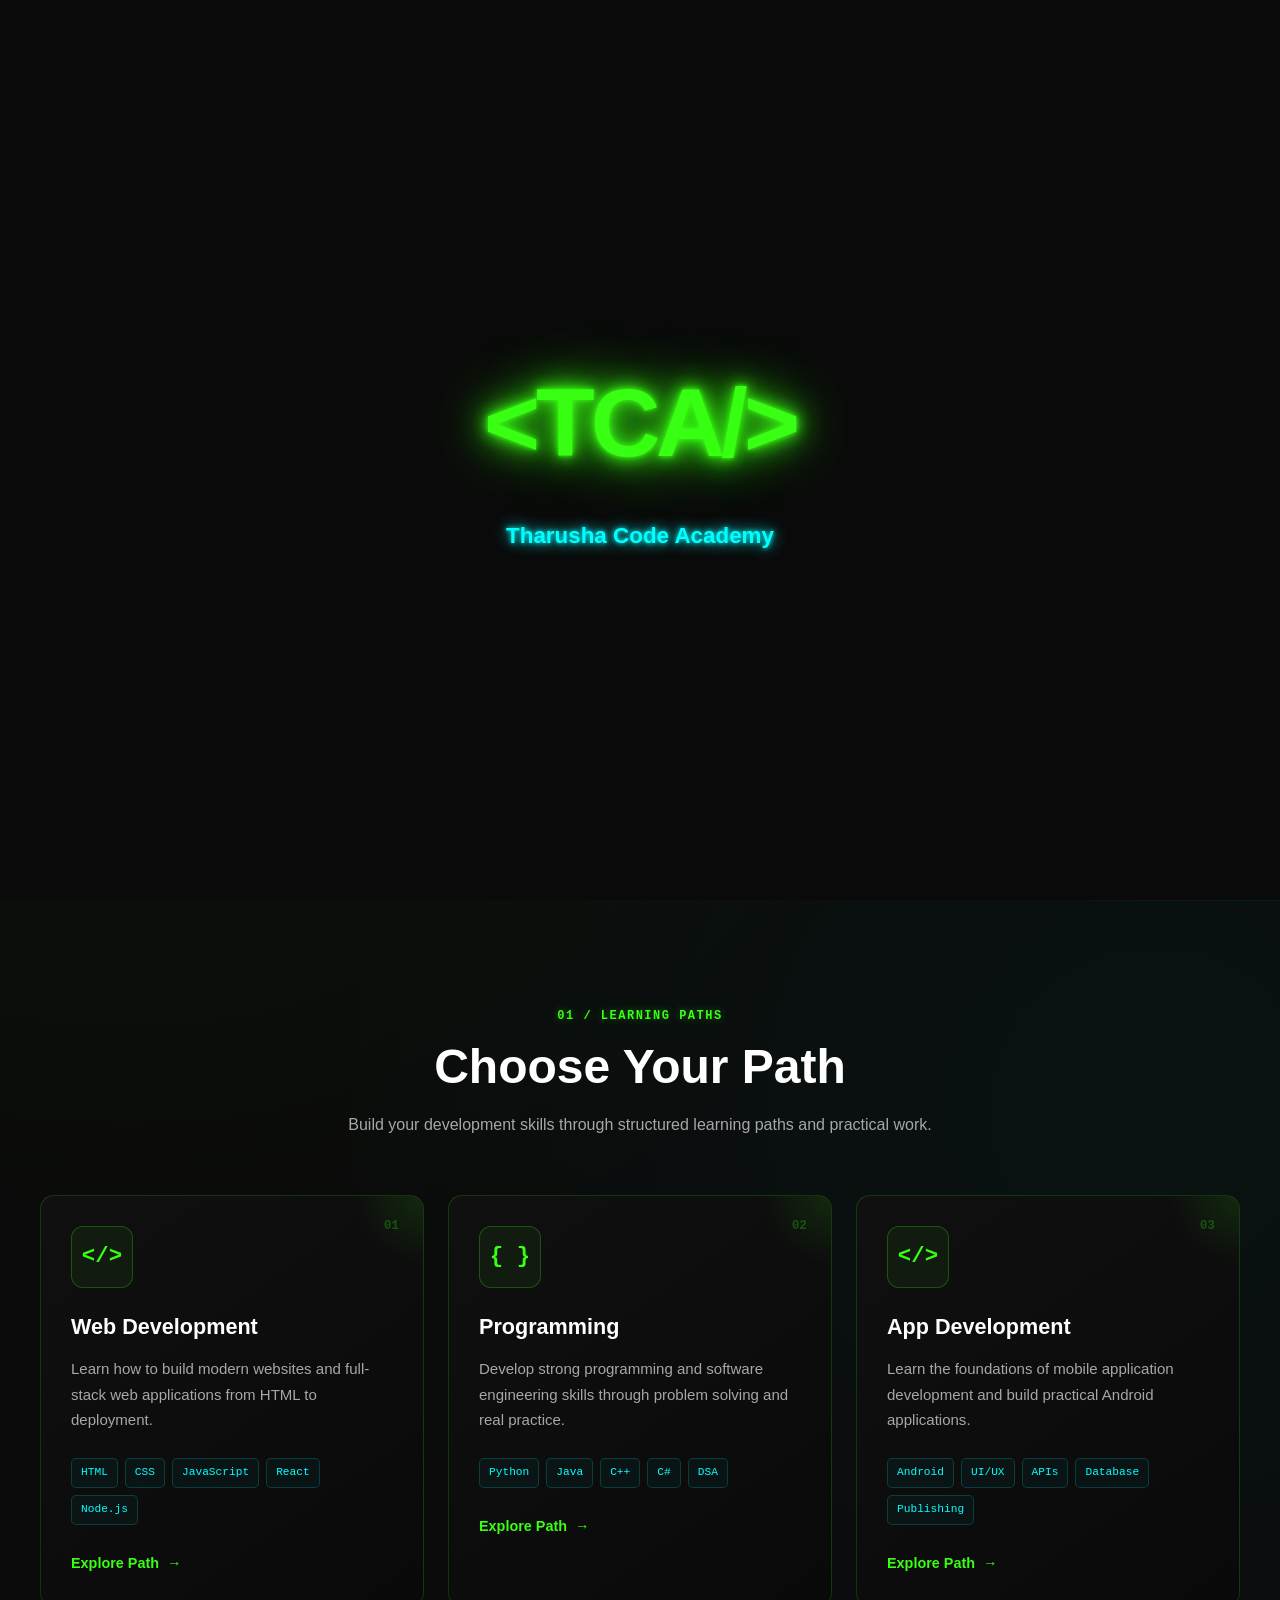
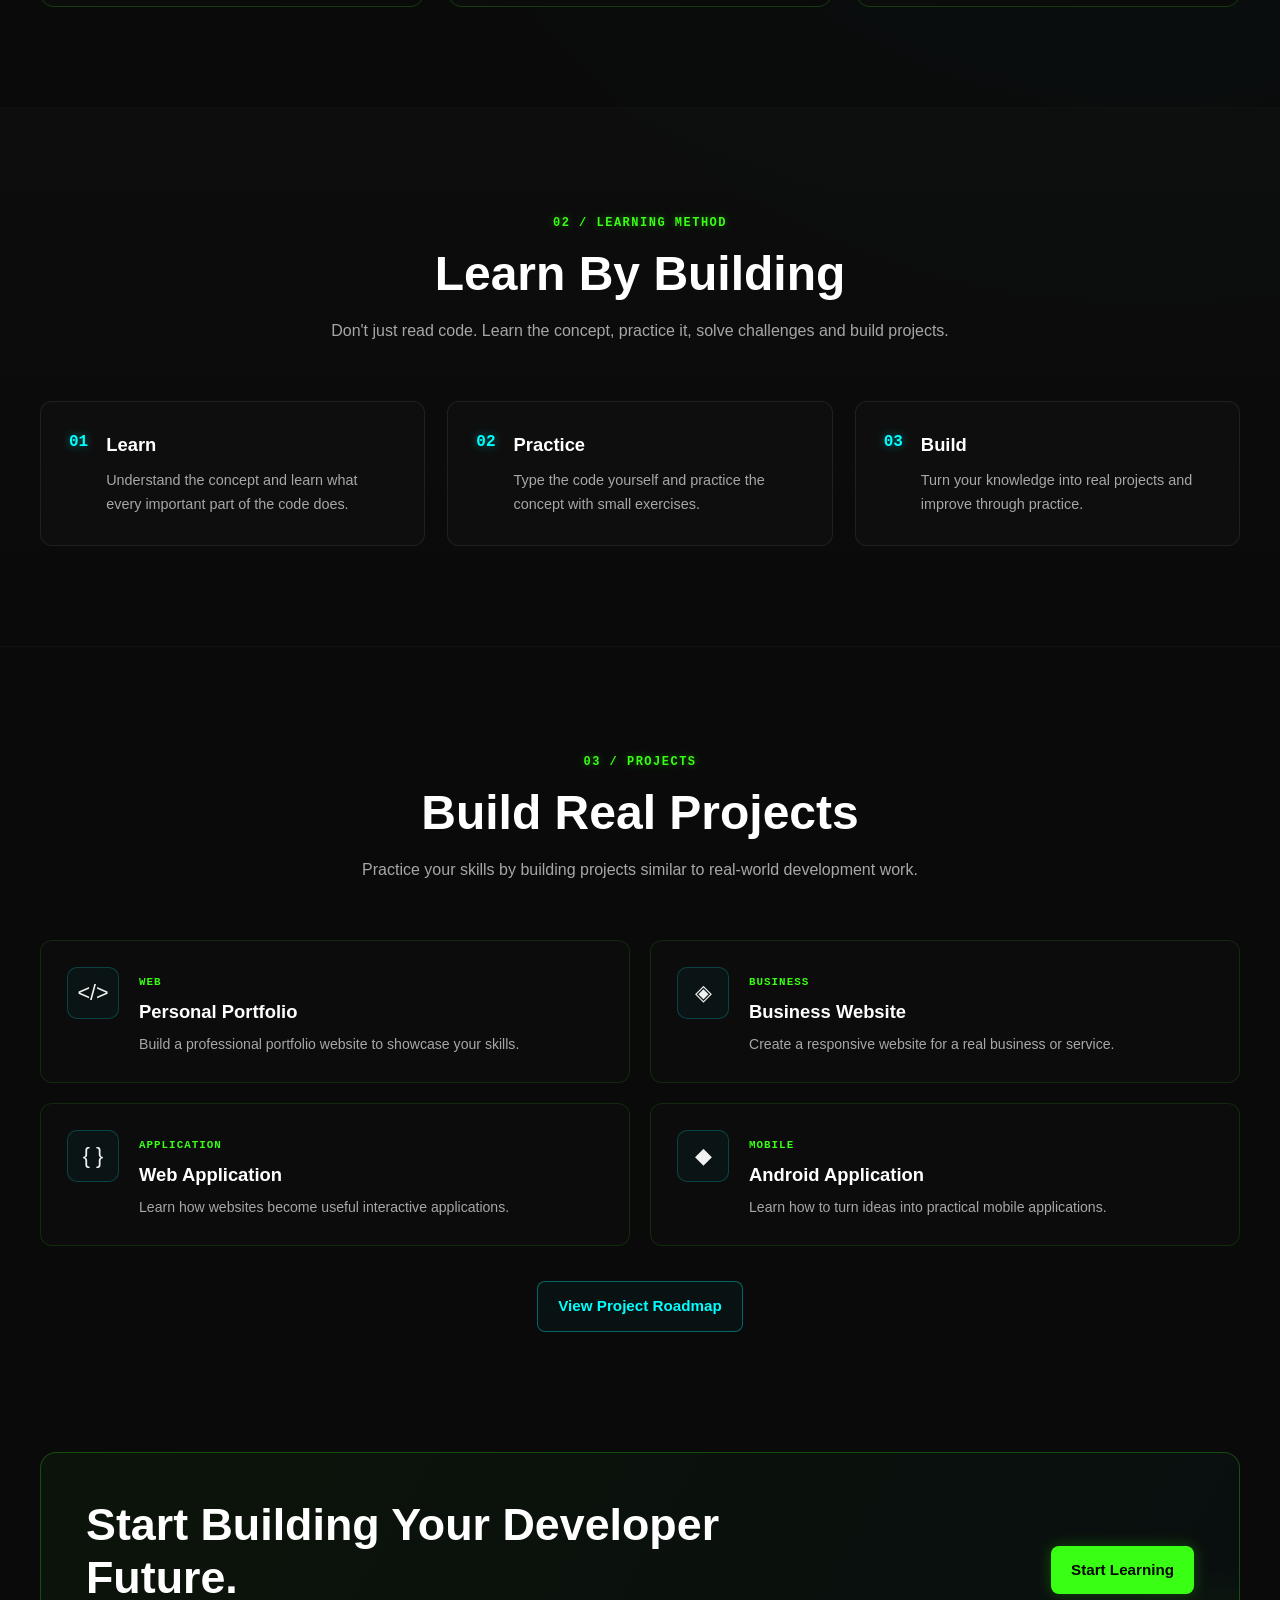
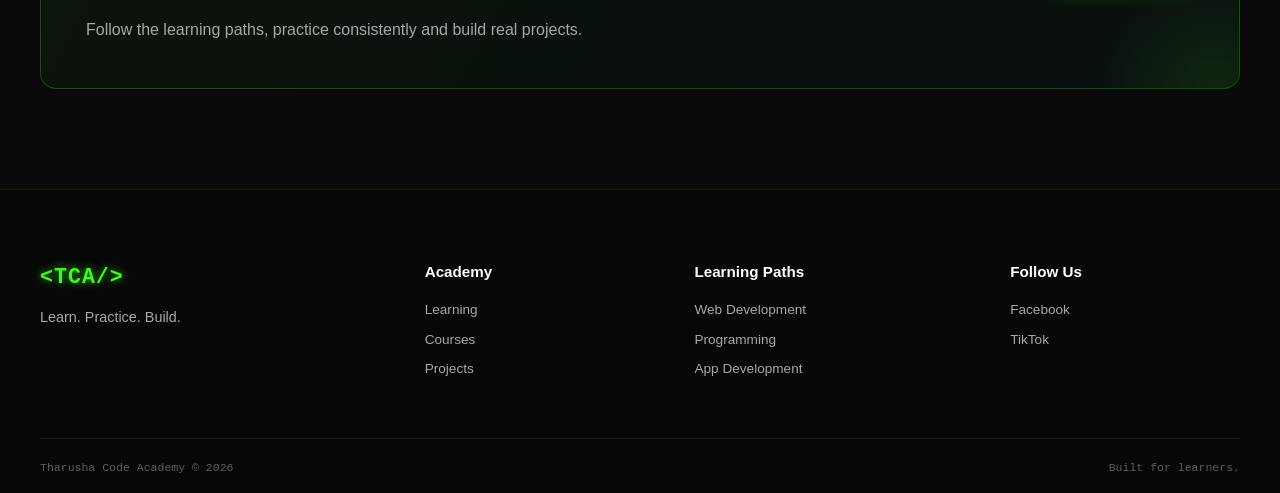
==== index.html @ 36e12efd "Add files via upload" ====
<!DOCTYPE html>
<html lang="en">

<head>

    <!--
    ==================================================
    BASIC PAGE INFORMATION
    ==================================================
    -->

    <meta charset="UTF-8">

    <meta
        name="viewport"
        content="width=device-width, initial-scale=1.0"
    >

    <meta
        name="description"
        content="Tharusha Code Academy - Learn Web Development, Programming and App Development."
    >

    <meta
        name="author"
        content="Tharusha Code Academy"
    >

    <title>Tharusha Code Academy</title>


    <!--
    ==================================================
    MAIN STYLESHEET
    ==================================================
    -->

    <link
        rel="stylesheet"
        href="style.css"
    >

</head>


<body>


    <!--
    ==================================================
    INTRO ANIMATION
    ==================================================
    -->

   <div class="intro-screen" id="intro-screen">

        <div
            class="intro-logo"
            aria-label="Tharusha Code Academy"
        >

            <span class="intro-char intro-angle-left">
                &lt;
            </span>

            <span class="intro-char">
                T
            </span>

            <span class="intro-char">
                C
            </span>

            <span class="intro-char">
                A
            </span>

            <span class="intro-char intro-slash">
                /
            </span>

            <span class="intro-char intro-angle-right">
                &gt;
            </span>

        </div>


        <div class="intro-name">
            Tharusha Code Academy
        </div>

    </div>



    <!--
    ==================================================
    HEADER
    ==================================================
    -->

    <header class="site-header">

        <div class="container header-container">


            <!--
            ==================================================
            LOGO
            ==================================================
            -->

           <a
                href="index.html"
                class="logo"
                aria-label="Tharusha Code Academy Home"
            >
                &lt;TCA/&gt;
            </a> 


            <!--
            ==================================================
            MOBILE MENU BUTTON
            ==================================================
            -->

            <button
                class="menu-toggle"
                type="button"
                aria-label="Open navigation"
                aria-expanded="false"
            >
                ☰
            </button>


            <!--
            ==================================================
            MAIN NAVIGATION
            ==================================================
            -->

            <nav
                class="main-nav"
                aria-label="Main navigation"
            >

                <a
                    href="index.html"
                    class="active"
                >
                    Home
                </a>

                <a href="learning.html">
                    Learning
                </a>

                <a href="courses.html">
                    Courses
                </a>

                <a href="projects.html">
                    Projects
                </a>

            </nav>

        </div>

    </header>



    <!--
    ==================================================
    MAIN CONTENT
    ==================================================
    -->

    <main>


        <!--
        ==================================================
        HERO SECTION
        ==================================================
        -->

        <section class="hero-section">

            <div class="container hero-container">


                <!--
                ==================================================
                HERO CONTENT
                ==================================================
                -->

                <div class="hero-content">


                    <div class="hero-badge">

                        <span class="status-dot"></span>

                        <span>
                            Learning Mode: Active
                        </span>

                    </div>

                    <h1 class="typing-title">
                        <span id="typing-text"></span>
                        <span class="typing-cursor">_</span>
                    </h1>


                    <p class="hero-description">

                        Learn Web Development, Programming,
                        Software Engineering and App Development
                        step by step through practical projects.

                    </p>


                    <div class="hero-buttons">

                        <a
                            href="learning.html"
                            class="btn btn-primary"
                        >
                            Start Learning
                        </a>

                        <a
                            href="courses.html"
                            class="btn btn-secondary"
                        >
                            Explore Courses
                        </a>

                    </div>


                    <!--
                    ==================================================
                    TERMINAL
                    ==================================================
                    -->

                    <div class="hero-terminal">

                        <div class="terminal-top">

                            <div class="terminal-dots">

                                <span></span>
                                <span></span>
                                <span></span>

                            </div>

                            <span class="terminal-title">
                                developer@tca:~
                            </span>

                        </div>


                        <div class="terminal-body">

                            <p>
                                <span class="terminal-green">
                                    $
                                </span>

                                start-learning
                            </p>

                            <p>
                                <span class="terminal-cyan">
                                    &gt;
                                </span>

                                Building skills...
                            </p>

                            <p>
                                <span class="terminal-green">
                                    ✓
                                </span>

                                Web Development
                            </p>

                            <p>
                                <span class="terminal-green">
                                    ✓
                                </span>

                                Programming
                            </p>

                            <p>
                                <span class="terminal-green">
                                    ✓
                                </span>

                                App Development
                            </p>

                        </div>

                    </div>

                </div>



                <!--
                ==================================================
                CODE WINDOW
                ==================================================
                -->

                <div class="hero-visual">

                    <div class="code-window">


                        <div class="code-window-header">

                            <div class="window-dots">

                                <span></span>
                                <span></span>
                                <span></span>

                            </div>

                            <span class="window-name">
                                developer.js
                            </span>

                        </div>


                        <div class="code-content">

                            <div>
                                <span class="code-purple">
                                    const
                                </span>

                                <span class="code-blue">
                                    developer
                                </span>

                                =
                            </div>


                            <div class="code-indent">

                                {

                            </div>


                            <div class="code-indent-2">

                                <span class="code-yellow">
                                    name
                                </span>:

                                <span class="code-green">
                                    "Developer"
                                </span>,

                            </div>


                            <div class="code-indent-2">

                                <span class="code-yellow">
                                    skills
                                </span>:

                            </div>


                            <div class="code-indent-2">

                                [

                            </div>


                            <div class="code-indent">

                                <span class="code-green">
                                    "HTML"
                                </span>,

                            </div>


                            <div class="code-indent">

                                <span class="code-green">
                                    "CSS"
                                </span>,

                            </div>


                            <div class="code-indent">

                                <span class="code-green">
                                    "JavaScript"
                                </span>,

                            </div>


                            <div class="code-indent">

                                <span class="code-green">
                                    "Programming"
                                </span>,

                            </div>


                            <div class="code-indent">

                                <span class="code-green">
                                    "Mobile Apps"
                                </span>

                            </div>


                            <div class="code-indent-2">

                                ]

                            </div>


                            <div class="code-indent">

                                }

                            </div>


                            <div>

                                <span class="code-purple">
                                    console
                                </span>.

                                <span class="code-blue">
                                    log
                                </span>(

                                <span class="code-green">
                                    "Keep Learning"
                                </span>

                                );

                            </div>

                        </div>

                    </div>

                </div>

            </div>

        </section>



        <!--
        ==================================================
        LEARNING PATHS
        ==================================================
        -->

        <section class="section">

            <div class="container">


                <div class="section-heading">

                    <span class="section-label">
                        01 / LEARNING PATHS
                    </span>

                    <h2>
                        Choose Your Path
                    </h2>

                    <p>
                        Build your development skills through
                        structured learning paths and practical work.
                    </p>

                </div>


                <div class="path-grid">


                    <!--
                    ==================================================
                    WEB DEVELOPMENT
                    ==================================================
                    -->

                    <article class="path-card">

                        <span class="path-number">
                            01
                        </span>


                        <div class="path-icon">
                            &lt;/&gt;
                        </div>


                        <h3>
                            Web Development
                        </h3>


                        <p>

                            Learn how to build modern websites
                            and full-stack web applications from
                            HTML to deployment.

                        </p>


                        <div class="path-tags">

                            <span>HTML</span>
                            <span>CSS</span>
                            <span>JavaScript</span>
                            <span>React</span>
                            <span>Node.js</span>

                        </div>


                        <a
                            href="web-development.html"
                            class="card-link"
                        >
                            Explore Path
                            <span>→</span>
                        </a>

                    </article>



                    <!--
                    ==================================================
                    PROGRAMMING
                    ==================================================
                    -->

                    <article class="path-card">

                        <span class="path-number">
                            02
                        </span>


                        <div class="path-icon">
                            { }
                        </div>


                        <h3>
                            Programming
                        </h3>


                        <p>

                            Develop strong programming and
                            software engineering skills through
                            problem solving and real practice.

                        </p>


                        <div class="path-tags">

                            <span>Python</span>
                            <span>Java</span>
                            <span>C++</span>
                            <span>C#</span>
                            <span>DSA</span>

                        </div>


                        <a
                            href="programming.html"
                            class="card-link"
                        >
                            Explore Path
                            <span>→</span>
                        </a>

                    </article>



                    <!--
                    ==================================================
                    APP DEVELOPMENT
                    ==================================================
                    -->

                    <article class="path-card">

                        <span class="path-number">
                            03
                        </span>


                        <div class="path-icon">
                            &lt;/&gt;
                        </div>


                        <h3>
                            App Development
                        </h3>


                        <p>

                            Learn the foundations of mobile
                            application development and build
                            practical Android applications.

                        </p>


                        <div class="path-tags">

                            <span>Android</span>
                            <span>UI/UX</span>
                            <span>APIs</span>
                            <span>Database</span>
                            <span>Publishing</span>

                        </div>


                        <a
                            href="app-development.html"
                            class="card-link"
                        >
                            Explore Path
                            <span>→</span>
                        </a>

                    </article>

                </div>

            </div>

        </section>



        <!--
        ==================================================
        LEARNING METHOD
        ==================================================
        -->

        <section class="section section-dark">

            <div class="container">


                <div class="section-heading">

                    <span class="section-label">
                        02 / LEARNING METHOD
                    </span>

                    <h2>
                        Learn By Building
                    </h2>

                    <p>
                        Don't just read code. Learn the concept,
                        practice it, solve challenges and build projects.
                    </p>

                </div>


                <div class="feature-grid">


                    <article class="feature-item">

                        <span class="feature-number">
                            01
                        </span>

                        <div>

                            <h3>
                                Learn
                            </h3>

                            <p>
                                Understand the concept and learn
                                what every important part of the
                                code does.
                            </p>

                        </div>

                    </article>



                    <article class="feature-item">

                        <span class="feature-number">
                            02
                        </span>

                        <div>

                            <h3>
                                Practice
                            </h3>

                            <p>
                                Type the code yourself and practice
                                the concept with small exercises.
                            </p>

                        </div>

                    </article>



                    <article class="feature-item">

                        <span class="feature-number">
                            03
                        </span>

                        <div>

                            <h3>
                                Build
                            </h3>

                            <p>
                                Turn your knowledge into real
                                projects and improve through practice.
                            </p>

                        </div>

                    </article>

                </div>

            </div>

        </section>



        <!--
        ==================================================
        PROJECT PREVIEWS
        ==================================================
        -->

        <section class="section">

            <div class="container">


                <div class="section-heading">

                    <span class="section-label">
                        03 / PROJECTS
                    </span>

                    <h2>
                        Build Real Projects
                    </h2>

                    <p>
                        Practice your skills by building projects
                        similar to real-world development work.
                    </p>

                </div>


                <div class="project-preview-grid">


                    <article class="project-preview">

                        <div class="project-preview-icon">
                            &lt;/&gt;
                        </div>

                        <div>

                            <span class="project-type">
                                WEB
                            </span>

                            <h3>
                                Personal Portfolio
                            </h3>

                            <p>
                                Build a professional portfolio
                                website to showcase your skills.
                            </p>

                        </div>

                    </article>



                    <article class="project-preview">

                        <div class="project-preview-icon">
                            ◈
                        </div>

                        <div>

                            <span class="project-type">
                                BUSINESS
                            </span>

                            <h3>
                                Business Website
                            </h3>

                            <p>
                                Create a responsive website for
                                a real business or service.
                            </p>

                        </div>

                    </article>



                    <article class="project-preview">

                        <div class="project-preview-icon">
                            { }
                        </div>

                        <div>

                            <span class="project-type">
                                APPLICATION
                            </span>

                            <h3>
                                Web Application
                            </h3>

                            <p>
                                Learn how websites become useful
                                interactive applications.
                            </p>

                        </div>

                    </article>



                    <article class="project-preview">

                        <div class="project-preview-icon">
                            ◆
                        </div>

                        <div>

                            <span class="project-type">
                                MOBILE
                            </span>

                            <h3>
                                Android Application
                            </h3>

                            <p>
                                Learn how to turn ideas into
                                practical mobile applications.
                            </p>

                        </div>

                    </article>

                </div>


                <div class="center-button">

                    <a
                        href="projects.html"
                        class="btn btn-secondary"
                    >
                        View Project Roadmap
                    </a>

                </div>

            </div>

        </section>



        <!--
        ==================================================
        CALL TO ACTION
        ==================================================
        -->

        <section class="cta-section">

            <div class="container">

                <div class="cta-box">

                    <div class="cta-content">

                        <h2>
                            Start Building Your Developer Future.
                        </h2>

                        <p>
                            Follow the learning paths,
                            practice consistently and build real projects.
                        </p>

                    </div>


                    <a
                        href="learning.html"
                        class="btn btn-primary"
                    >
                        Start Learning
                    </a>

                </div>

            </div>

        </section>

    </main>



    <!--
    ==================================================
    FOOTER
    ==================================================
    -->

    <footer class="site-footer">

        <div class="container">


            <!--
            ==================================================
            FOOTER MAIN
            ==================================================
            -->

            <div class="footer-main">


                <div class="footer-brand">

                    <a
                        href="index.html"
                        class="logo"
                    >
                        &lt;TCA/&gt;
                    </a>

                    <p>
                        Learn. Practice. Build.
                    </p>

                </div>



                <div class="footer-links">

                    <h3>
                        Academy
                    </h3>

                    <a href="learning.html">
                        Learning
                    </a>

                    <a href="courses.html">
                        Courses
                    </a>

                    <a href="projects.html">
                        Projects
                    </a>

                </div>



                <div class="footer-links">

                    <h3>
                        Learning Paths
                    </h3>

                    <a href="web-development.html">
                        Web Development
                    </a>

                    <a href="programming.html">
                        Programming
                    </a>

                    <a href="app-development.html">
                        App Development
                    </a>

                </div>



                <div class="footer-social">

                    <h3>
                        Follow Us
                    </h3>

                    <div class="social-links">

                        <a
                            href="https://www.facebook.com/tharushwebdesign"
                            target="_blank"
                            rel="noopener noreferrer"
                        >
                            Facebook
                        </a>

                        <a
                            href="https://www.tiktok.com/@tharusha.webdeve"
                            target="_blank"
                            rel="noopener noreferrer"
                        >
                            TikTok
                        </a>

                    </div>

                </div>

            </div>



            <!--
            ==================================================
            FOOTER BOTTOM
            ==================================================
            -->

            <div class="footer-bottom">

                <p>
                    Tharusha Code Academy © 2026
                </p>

                <p>
                    Built for learners.
                </p>

            </div>

        </div>

    </footer>



    <!--
    ==================================================
    JAVASCRIPT
    ==================================================
    -->

    <script src="script.js"></script>

</body>

</html>
---- style.css ----
/*
==================================================
THARUSHA CODE ACADEMY
MAIN STYLESHEET
==================================================
*/


/*
==================================================
01. ROOT VARIABLES
==================================================
*/

:root {
    --bg-main: #0a0a0a;
    --bg-secondary: #0f0f0f;
    --bg-card: #111111;
    --bg-card-hover: #151515;

    --green: #39ff14;
    --cyan: #00ffff;
    --red: #ff3b3b;

    --white: #ffffff;
    --text-main: #f2f2f2;
    --text-soft: #a7a7a7;

    --border:
        rgba(57, 255, 20, 0.18);

    --container: 1200px;

    --transition: 0.3s ease;

    --green-glow:
        0 0 10px rgba(57, 255, 20, 0.35),
        0 0 30px rgba(57, 255, 20, 0.12);

    --cyan-glow:
        0 0 10px rgba(0, 255, 255, 0.35),
        0 0 30px rgba(0, 255, 255, 0.12);
}


/*
==================================================
02. RESET
==================================================
*/

* {
    margin: 0;
    padding: 0;
    box-sizing: border-box;
}


html {
    scroll-behavior: smooth;
}


body {
    min-height: 100vh;

    background:
        radial-gradient(
            circle at 10% 10%,
            rgba(57, 255, 20, 0.045),
            transparent 28%
        ),
        radial-gradient(
            circle at 90% 30%,
            rgba(0, 255, 255, 0.035),
            transparent 30%
        ),
        var(--bg-main);

    color: var(--text-main);

    font-family:
        "Segoe UI",
        Arial,
        sans-serif;

    line-height: 1.6;

    overflow-x: hidden;
}


body::before {
    content: "";

    position: fixed;

    inset: 0;

    z-index: -1;

    pointer-events: none;

    background-image:
        linear-gradient(
            rgba(255, 255, 255, 0.012) 1px,
            transparent 1px
        ),
        linear-gradient(
            90deg,
            rgba(255, 255, 255, 0.012) 1px,
            transparent 1px
        );

    background-size: 40px 40px;
}


a {
    color: inherit;

    text-decoration: none;
}


button {
    font: inherit;
}


img {
    display: block;

    max-width: 100%;
}


/*
==================================================
03. COMMON CONTAINER
==================================================
*/

.container {
    width:
        min(
            calc(100% - 40px),
            var(--container)
        );

    margin:
        0 auto;
}


/*
==================================================
04. INTRO SCREEN
==================================================
*/

.intro-screen {
    position: fixed;

    inset: 0;

    z-index: 9999;

    display: flex;

    flex-direction: column;

    align-items: center;

    justify-content: center;

    background: var(--bg-main);

    opacity: 1;

    visibility: visible;

    pointer-events: auto;

}


.intro-logo {
    display: flex;

    align-items: center;

    justify-content: center;

    color: var(--green);

    font-family:
        "Segoe UI",
        Arial,
        sans-serif;

    font-size:
        clamp(
            3rem,
            10vw,
            6rem
        );

    font-weight: 800;

    letter-spacing: -4px;

    text-shadow:
        0 0 5px var(--green),
        0 0 15px var(--green),
        0 0 30px var(--green),
        0 0 60px var(--green);
}


.intro-char {
    display: inline-block;

    opacity: 0;

    animation-duration: 1.5s;

    animation-timing-function:
        cubic-bezier(
            0.16,
            1,
            0.3,
            1
        );

    animation-fill-mode: forwards;
}


.intro-angle-left {
    animation-name: charFromLeft;

    animation-delay: 0.1s;
}


.intro-char:nth-child(2) {
    animation-name: charFromTop;

    animation-delay: 0.35s;
}


.intro-char:nth-child(3) {
    animation-name: charFromBottom;

    animation-delay: 0.6s;
}


.intro-char:nth-child(4) {
    animation-name: charFromTop;

    animation-delay: 0.85s;
}


.intro-slash {
    animation-name: charFromBottom;

    animation-delay: 1.05s;
}


.intro-angle-right {
    animation-name: charFromRight;

    animation-delay: 1.3s;
}


.intro-name {
    margin-top: 18px;

    padding: 0 20px;

    color: var(--cyan);

    font-size:
        clamp(
            1rem,
            3vw,
            1.4rem
        );

    font-weight: 600;

    text-align: center;

    opacity: 0;

    text-shadow:
        0 0 5px var(--cyan),
        0 0 15px var(--cyan);

    animation:
        introNameReveal
        1s
        ease
        2.2s
        forwards;
}

/*
==================================================
05. INTRO ANIMATIONS
==================================================
*/

@keyframes charFromLeft {

    0% {
        opacity: 0;

        transform:
            translateX(-500px)
            translateY(80px)
            rotate(-360deg)
            scale(0.2);
    }

    70% {
        opacity: 1;

        transform:
            translateX(20px)
            translateY(-5px)
            rotate(15deg)
            scale(1.08);
    }

    100% {
        opacity: 1;

        transform:
            translateX(0)
            translateY(0)
            rotate(0deg)
            scale(1);
    }
}


@keyframes charFromTop {

    0% {
        opacity: 0;

        transform:
            translateY(-500px)
            rotate(360deg)
            scale(0.2);
    }

    70% {
        opacity: 1;

        transform:
            translateY(20px)
            rotate(-15deg)
            scale(1.08);
    }

    100% {
        opacity: 1;

        transform:
            translateY(0)
            rotate(0deg)
            scale(1);
    }
}


@keyframes charFromBottom {

    0% {
        opacity: 0;

        transform:
            translateY(500px)
            rotate(-360deg)
            scale(0.2);
    }

    70% {
        opacity: 1;

        transform:
            translateY(-20px)
            rotate(15deg)
            scale(1.08);
    }

    100% {
        opacity: 1;

        transform:
            translateY(0)
            rotate(0deg)
            scale(1);
    }
}


@keyframes charFromRight {

    0% {
        opacity: 0;

        transform:
            translateX(500px)
            translateY(-80px)
            rotate(360deg)
            scale(0.2);
    }

    70% {
        opacity: 1;

        transform:
            translateX(-20px)
            translateY(5px)
            rotate(-15deg)
            scale(1.08);
    }

    100% {
        opacity: 1;

        transform:
            translateX(0)
            translateY(0)
            rotate(0deg)
            scale(1);
    }
}


@keyframes introNameReveal {

    0% {
        opacity: 0;

        transform:
            translateY(20px);
    }

    100% {
        opacity: 1;

        transform:
            translateY(0);
    }
}


/*
==================================================
06. HEADER
==================================================
*/

.site-header {
    position: sticky;

    top: 0;

    z-index: 1000;

    background:
        rgba(
            10,
            10,
            10,
            0.88
        );

    backdrop-filter:
        blur(14px);

    -webkit-backdrop-filter:
        blur(14px);

    border-bottom:
        1px solid
        rgba(
            57,
            255,
            20,
            0.12
        );
}


.header-container {
    min-height: 76px;

    display: flex;

    align-items: center;

    justify-content: space-between;
}


.logo {
    color: var(--green);

    font-family: monospace;

    font-size: 1.35rem;

    font-weight: 800;

    letter-spacing: 1px;

    text-shadow:
        0 0 8px
        rgba(
            57,
            255,
            20,
            0.7
        );

    transition:
        var(--transition);
}


.logo:hover {
    text-shadow:
        0 0 8px var(--green),
        0 0 20px var(--green);

    transform:
        translateY(-1px);
}


.main-nav {
    display: flex;

    align-items: center;

    gap: 8px;
}


.main-nav a {
    position: relative;

    padding:
        10px
        14px;

    color: var(--text-soft);

    font-size: 0.95rem;

    transition:
        var(--transition);
}


.main-nav a::after {
    content: "";

    position: absolute;

    left: 14px;

    right: 14px;

    bottom: 4px;

    height: 2px;

    background: var(--green);

    box-shadow:
        0 0 8px var(--green);

    transform:
        scaleX(0);

    transform-origin: center;

    transition:
        var(--transition);
}


.main-nav a:hover,
.main-nav a.active {
    color: var(--green);

    text-shadow:
        0 0 8px
        rgba(
            57,
            255,
            20,
            0.5
        );
}


.main-nav a:hover::after,
.main-nav a.active::after {
    transform:
        scaleX(1);
}


.menu-toggle {
    display: none;

    width: 42px;

    height: 42px;

    align-items: center;

    justify-content: center;

    border:
        1px solid
        rgba(
            57,
            255,
            20,
            0.3
        );

    border-radius: 8px;

    background:
        rgba(
            57,
            255,
            20,
            0.04
        );

    color: var(--green);

    cursor: pointer;

    transition:
        var(--transition);
}


.menu-toggle:hover {
    background:
        rgba(
            57,
            255,
            20,
            0.1
        );

    box-shadow:
        0 0 15px
        rgba(
            57,
            255,
            20,
            0.2
        );
}


/*
==================================================
07. HERO
==================================================
*/

.hero-section {
    position: relative;

    min-height:
        calc(
            100vh - 76px
        );

    display: flex;

    align-items: center;

    padding:
        90px 0
        80px;

    overflow: hidden;
}


.hero-section::before {
    content: "";

    position: absolute;

    width: 500px;

    height: 500px;

    top: -180px;

    left: -180px;

    background:
        radial-gradient(
            circle,
            rgba(
                57,
                255,
                20,
                0.08
            ),
            transparent 70%
        );

    pointer-events: none;
}


.hero-section::after {
    content: "";

    position: absolute;

    width: 500px;

    height: 500px;

    right: -200px;

    bottom: -250px;

    background:
        radial-gradient(
            circle,
            rgba(
                0,
                255,
                255,
                0.06
            ),
            transparent 70%
        );

    pointer-events: none;
}


.hero-container {
    display: grid;

    grid-template-columns:
        1.1fr
        0.9fr;

    gap: 70px;

    align-items: center;
}


.hero-content {
    position: relative;

    z-index: 2;
}


.hero-badge {
    display: inline-flex;

    align-items: center;

    gap: 9px;

    padding:
        7px
        13px;

    margin-bottom: 22px;

    border:
        1px solid
        rgba(
            57,
            255,
            20,
            0.25
        );

    border-radius: 999px;

    background:
        rgba(
            57,
            255,
            20,
            0.035
        );

    color: var(--green);

    font-family: monospace;

    font-size: 0.78rem;

    letter-spacing: 0.5px;
}


.status-dot {
    width: 7px;

    height: 7px;

    flex-shrink: 0;

    border-radius: 50%;

    background: var(--green);

    box-shadow:
        0 0 8px var(--green);

    animation:
        statusPulse
        1.5s
        infinite;
}


@keyframes statusPulse {

    0%,
    100% {
        opacity: 1;
    }

    50% {
        opacity: 0.35;
    }
}


.typing-title {
    min-height: 1.2em;

    margin-bottom: 22px;

    color: var(--white);

    font-family: monospace;

    font-size:
        clamp(
            2.8rem,
            7vw,
            5.8rem
        );

    line-height: 1.05;

    letter-spacing: -2px;
}


.typing-cursor {
    color: var(--green);

    animation:
        cursorBlink
        0.7s
        infinite;
}


@keyframes cursorBlink {

    0%,
    50% {
        opacity: 1;
    }

    51%,
    100% {
        opacity: 0;
    }
}


.hero-description {
    max-width: 650px;

    margin-bottom: 30px;

    color: var(--text-soft);

    font-size: 1.08rem;

    line-height: 1.8;
}


.hero-buttons {
    display: flex;

    flex-wrap: wrap;

    gap: 14px;

    margin-bottom: 35px;
}


/*
==================================================
08. BUTTONS
==================================================
*/

.btn {
    display: inline-flex;

    align-items: center;

    justify-content: center;

    gap: 9px;

    min-height: 48px;

    padding:
        12px
        20px;

    border-radius: 8px;

    font-size: 0.95rem;

    font-weight: 700;

    transition:
        transform var(--transition),
        box-shadow var(--transition),
        background var(--transition),
        color var(--transition);
}


.btn:hover {
    transform:
        translateY(-3px);
}


.btn-primary {
    background: var(--green);

    color: #050505;

    box-shadow:
        0 0 15px
        rgba(
            57,
            255,
            20,
            0.25
        );
}


.btn-primary:hover {
    background: #55ff35;

    box-shadow:
        0 0 15px var(--green),
        0 0 35px
        rgba(
            57,
            255,
            20,
            0.3
        );
}


.btn-secondary {
    border:
        1px solid
        rgba(
            0,
            255,
            255,
            0.35
        );

    background:
        rgba(
            0,
            255,
            255,
            0.035
        );

    color: var(--cyan);
}


.btn-secondary:hover {
    background:
        rgba(
            0,
            255,
            255,
            0.09
        );

    box-shadow:
        0 0 15px
        rgba(
            0,
            255,
            255,
            0.2
        );
}


/*
==================================================
09. TERMINAL
==================================================
*/

.hero-terminal {
    width:
        min(
            100%,
            500px
        );

    border:
        1px solid
        rgba(
            57,
            255,
            20,
            0.18
        );

    border-radius: 10px;

    overflow: hidden;

    background:
        rgba(
            8,
            8,
            8,
            0.85
        );

    box-shadow:
        0 15px 50px
        rgba(
            0,
            0,
            0,
            0.3
        );
}


.terminal-top {
    display: flex;

    align-items: center;

    gap: 15px;

    min-height: 38px;

    padding:
        0 14px;

    border-bottom:
        1px solid
        rgba(
            255,
            255,
            255,
            0.05
        );
}


.terminal-dots {
    display: flex;

    gap: 5px;
}


.terminal-dots span {
    width: 7px;

    height: 7px;

    border-radius: 50%;

    background:
        rgba(
            255,
            255,
            255,
            0.2
        );
}


.terminal-title {
    color:
        rgba(
            255,
            255,
            255,
            0.35
        );

    font-family: monospace;

    font-size: 0.72rem;
}


.terminal-body {
    padding:
        15px
        17px;

    font-family: monospace;

    font-size: 0.82rem;
}


.terminal-body p {
    margin-bottom: 7px;

    color:
        rgba(
            255,
            255,
            255,
            0.7
        );
}


.terminal-body p:last-child {
    margin-bottom: 0;
}


.terminal-green {
    color: var(--green);
}


.terminal-cyan {
    color: var(--cyan);
}


/*
==================================================
10. CODE WINDOW
==================================================
*/

.hero-visual {
    display: flex;

    justify-content: center;

    position: relative;
}


.code-window {
    width: 100%;

    max-width: 500px;

    border:
        1px solid
        rgba(
            0,
            255,
            255,
            0.2
        );

    border-radius: 14px;

    overflow: hidden;

    background:
        linear-gradient(
            145deg,
            rgba(
                17,
                17,
                17,
                0.98
            ),
            rgba(
                7,
                12,
                12,
                0.98
            )
        );

    box-shadow:
        0 25px 70px
        rgba(
            0,
            0,
            0,
            0.45
        ),
        0 0 35px
        rgba(
            0,
            255,
            255,
            0.06
        );

    transform:
        perspective(1000px)
        rotateY(-4deg);

    transition:
        transform var(--transition);
}


.code-window:hover {
    transform:
        perspective(1000px)
        rotateY(0)
        translateY(-5px);

    box-shadow:
        0 25px 70px
        rgba(
            0,
            0,
            0,
            0.5
        ),
        0 0 40px
        rgba(
            0,
            255,
            255,
            0.1
        );
}


.code-window-header {
    display: flex;

    align-items: center;

    gap: 15px;

    min-height: 48px;

    padding:
        0 16px;

    border-bottom:
        1px solid
        rgba(
            255,
            255,
            255,
            0.05
        );
}


.window-dots {
    display: flex;

    gap: 6px;
}


.window-dots span {
    width: 9px;

    height: 9px;

    border-radius: 50%;

    background:
        rgba(
            255,
            255,
            255,
            0.2
        );
}


.window-name {
    color:
        rgba(
            255,
            255,
            255,
            0.4
        );

    font-family: monospace;

    font-size: 0.75rem;
}


.code-content {
    min-height: 330px;

    padding: 30px;

    color:
        rgba(
            255,
            255,
            255,
            0.75
        );

    font-family: monospace;

    font-size: 0.9rem;

    line-height: 2;
}


.code-indent {
    padding-left: 30px;
}


.code-indent-2 {
    padding-left: 60px;
}


.code-purple {
    color: #c792ea;
}


.code-blue {
    color: #82aaff;
}


.code-yellow {
    color: #ffcb6b;
}


.code-green {
    color: #c3e88d;
}


/*
==================================================
11. COMMON SECTIONS
==================================================
*/

.section {
    padding:
        100px 0;
}


.section-dark {
    background:
        linear-gradient(
            180deg,
            rgba(
                255,
                255,
                255,
                0.015
            ),
            rgba(
                255,
                255,
                255,
                0.005
            )
        );

    border-top:
        1px solid
        rgba(
            255,
            255,
            255,
            0.025
        );

    border-bottom:
        1px solid
        rgba(
            255,
            255,
            255,
            0.025
        );
}


.section-heading {
    max-width: 760px;

    margin:
        0 auto 55px;

    text-align: center;
}


.section-label {
    display: inline-block;

    margin-bottom: 12px;

    color: var(--green);

    font-family: monospace;

    font-size: 0.75rem;

    font-weight: 700;

    letter-spacing: 1.5px;

    text-shadow:
        0 0 8px
        rgba(
            57,
            255,
            20,
            0.4
        );
}


.section-heading h2 {
    margin-bottom: 15px;

    color: var(--white);

    font-size:
        clamp(
            2rem,
            5vw,
            3rem
        );

    line-height: 1.2;
}


.section-heading p {
    color: var(--text-soft);

    font-size: 1rem;

    line-height: 1.8;
}


/*
==================================================
12. LEARNING PATH CARDS
==================================================
*/

.path-grid {
    display: grid;

    grid-template-columns:
        repeat(
            3,
            1fr
        );

    gap: 24px;
}


.path-card {
    position: relative;

    min-height: 380px;

    padding: 30px;

    border:
        1px solid
        var(--border);

    border-radius: 14px;

    background:
        linear-gradient(
            145deg,
            rgba(
                17,
                17,
                17,
                0.95
            ),
            rgba(
                10,
                10,
                10,
                0.95
            )
        );

    overflow: hidden;

    transition:
        transform var(--transition),
        border-color var(--transition),
        box-shadow var(--transition);
}


.path-card::before {
    content: "";

    position: absolute;

    width: 150px;

    height: 150px;

    top: -80px;

    right: -80px;

    background:
        radial-gradient(
            circle,
            rgba(
                57,
                255,
                20,
                0.13
            ),
            transparent 70%
        );

    pointer-events: none;
}


.path-card:hover {
    transform:
        translateY(-8px);

    border-color:
        rgba(
            57,
            255,
            20,
            0.45
        );

    box-shadow:
        0 18px 50px
        rgba(
            0,
            0,
            0,
            0.4
        ),
        0 0 25px
        rgba(
            57,
            255,
            20,
            0.08
        );
}


.path-number {
    position: absolute;

    top: 20px;

    right: 24px;

    color:
        rgba(
            57,
            255,
            20,
            0.25
        );

    font-family: monospace;

    font-size: 0.8rem;

    font-weight: 700;
}


.path-icon {
    width: 62px;

    height: 62px;

    display: flex;

    align-items: center;

    justify-content: center;

    margin-bottom: 22px;

    border:
        1px solid
        rgba(
            57,
            255,
            20,
            0.25
        );

    border-radius: 12px;

    background:
        rgba(
            57,
            255,
            20,
            0.05
        );

    color: var(--green);

    font-family: monospace;

    font-size: 1.4rem;

    font-weight: 800;
}


.path-card h3 {
    margin-bottom: 12px;

    color: var(--white);

    font-size: 1.35rem;
}


.path-card p {
    min-height: 82px;

    margin-bottom: 20px;

    color: var(--text-soft);

    font-size: 0.94rem;

    line-height: 1.7;
}


.path-tags {
    display: flex;

    flex-wrap: wrap;

    gap: 7px;

    margin-bottom: 25px;
}


.path-tags span {
    padding:
        5px 9px;

    border:
        1px solid
        rgba(
            0,
            255,
            255,
            0.18
        );

    border-radius: 5px;

    background:
        rgba(
            0,
            255,
            255,
            0.035
        );

    color: var(--cyan);

    font-family: monospace;

    font-size: 0.7rem;
}


.card-link {
    display: inline-flex;

    align-items: center;

    gap: 8px;

    color: var(--green);

    font-size: 0.9rem;

    font-weight: 700;

    transition:
        var(--transition);
}


.card-link span {
    transition:
        transform var(--transition);
}


.card-link:hover {
    color: #63ff48;
}


.card-link:hover span {
    transform:
        translateX(5px);
}


/*
==================================================
13. LEARNING METHOD
==================================================
*/

.feature-grid {
    display: grid;

    grid-template-columns:
        repeat(
            3,
            1fr
        );

    gap: 22px;
}


.feature-item {
    display: flex;

    gap: 18px;

    padding: 28px;

    border:
        1px solid
        rgba(
            255,
            255,
            255,
            0.07
        );

    border-radius: 12px;

    background:
        rgba(
            255,
            255,
            255,
            0.015
        );

    transition:
        var(--transition);
}


.feature-item:hover {
    border-color:
        rgba(
            0,
            255,
            255,
            0.25
        );

    transform:
        translateY(-5px);

    box-shadow:
        0 15px 40px
        rgba(
            0,
            0,
            0,
            0.25
        );
}


.feature-number {
    flex-shrink: 0;

    color: var(--cyan);

    font-family: monospace;

    font-size: 1rem;

    font-weight: 800;

    text-shadow:
        0 0 10px
        rgba(
            0,
            255,
            255,
            0.45
        );
}


.feature-item h3 {
    margin-bottom: 8px;

    color: var(--white);

    font-size: 1.15rem;
}


.feature-item p {
    color: var(--text-soft);

    font-size: 0.9rem;

    line-height: 1.7;
}


/*
==================================================
14. PROJECT PREVIEW
==================================================
*/

.project-preview-grid {
    display: grid;

    grid-template-columns:
        repeat(
            2,
            1fr
        );

    gap: 20px;
}


.project-preview {
    display: flex;

    align-items: flex-start;

    gap: 20px;

    padding: 26px;

    border:
        1px solid
        rgba(
            57,
            255,
            20,
            0.12
        );

    border-radius: 12px;

    background:
        rgba(
            255,
            255,
            255,
            0.012
        );

    transition:
        var(--transition);
}


.project-preview:hover {
    transform:
        translateY(-5px);

    border-color:
        rgba(
            57,
            255,
            20,
            0.35
        );

    background:
        rgba(
            57,
            255,
            20,
            0.025
        );

    box-shadow:
        0 15px 40px
        rgba(
            0,
            0,
            0,
            0.25
        );
}


.project-preview-icon {
    width: 52px;

    height: 52px;

    flex-shrink: 0;

    display: flex;

    align-items: center;

    justify-content: center;

    border:
        1px solid
        rgba(
            0,
            255,
            255,
            0.2
        );

    border-radius: 10px;

    background:
        rgba(
            0,
            255,
            255,
            0.035
        );

    font-size: 1.35rem;
}


.project-type {
    display: inline-block;

    margin-bottom: 5px;

    color: var(--green);

    font-family: monospace;

    font-size: 0.68rem;

    font-weight: 700;

    letter-spacing: 1px;
}


.project-preview h3 {
    margin-bottom: 7px;

    color: var(--white);

    font-size: 1.15rem;
}


.project-preview p {
    color: var(--text-soft);

    font-size: 0.88rem;

    line-height: 1.65;
}


.center-button {
    display: flex;

    justify-content: center;

    margin-top: 35px;
}


/*
==================================================
15. CTA
==================================================
*/

.cta-section {
    padding:
        20px 0
        100px;
}


.cta-box {
    position: relative;

    display: flex;

    align-items: center;

    justify-content: space-between;

    gap: 35px;

    padding: 45px;

    border:
        1px solid
        rgba(
            57,
            255,
            20,
            0.25
        );

    border-radius: 16px;

    background:
        linear-gradient(
            120deg,
            rgba(
                57,
                255,
                20,
                0.045
            ),
            rgba(
                0,
                255,
                255,
                0.025
            )
        );

    overflow: hidden;
}


.cta-box::before {
    content: "";

    position: absolute;

    width: 250px;

    height: 250px;

    right: -100px;

    bottom: -130px;

    background:
        radial-gradient(
            circle,
            rgba(
                57,
                255,
                20,
                0.1
            ),
            transparent 70%
        );
}


.cta-content {
    position: relative;

    z-index: 1;
}


.cta-content h2 {
    max-width: 650px;

    margin-bottom: 12px;

    color: var(--white);

    font-size:
        clamp(
            1.8rem,
            4vw,
            2.8rem
        );

    line-height: 1.2;
}


.cta-content p {
    color: var(--text-soft);
}


/*
==================================================
16. FOOTER
==================================================
*/

.site-footer {
    padding-top: 70px;

    border-top:
        1px solid
        rgba(
            57,
            255,
            20,
            0.1
        );

    background: #070707;
}


.footer-main {
    display: grid;

    grid-template-columns:
        1.5fr
        1fr
        1.2fr
        1fr;

    gap: 40px;

    padding-bottom: 50px;
}


.footer-brand p {
    margin-top: 12px;

    color: var(--text-soft);

    font-size: 0.9rem;
}


.footer-links,
.footer-social {
    display: flex;

    flex-direction: column;

    align-items: flex-start;
}


.footer-links h3,
.footer-social h3 {
    margin-bottom: 15px;

    color: var(--white);

    font-size: 0.95rem;
}


.footer-links a,
.social-links a {
    margin-bottom: 8px;

    color: var(--text-soft);

    font-size: 0.85rem;

    transition:
        var(--transition);
}


.footer-links a:hover,
.social-links a:hover {
    color: var(--green);

    transform:
        translateX(4px);
}


.social-links {
    display: flex;

    flex-direction: column;
}


.footer-bottom {
    display: flex;

    align-items: center;

    justify-content: space-between;

    gap: 20px;

    padding:
        20px 0;

    border-top:
        1px solid
        rgba(
            255,
            255,
            255,
            0.06
        );

    color:
        rgba(
            255,
            255,
            255,
            0.35
        );

    font-family: monospace;

    font-size: 0.72rem;
}


/*
==================================================
17. SCROLL REVEAL
==================================================
*/

.reveal {
    opacity: 0;

    transform:
        translateY(25px);

    transition:
        opacity 0.7s ease,
        transform 0.7s ease;
}


.reveal.visible {
    opacity: 1;

    transform:
        translateY(0);
}


/*
==================================================
18. TABLET
==================================================
*/

@media (max-width: 1000px) {

    .hero-container {
        grid-template-columns: 1fr;

        gap: 55px;
    }


    .hero-content {
        text-align: center;
    }


    .hero-badge {
        justify-content: center;
    }


    .hero-description {
        margin-left: auto;

        margin-right: auto;
    }


    .hero-buttons {
        justify-content: center;
    }


    .hero-terminal {
        margin:
            0 auto;
    }


    .hero-visual {
        width: 100%;
    }


    .code-window {
        transform: none;
    }


    .path-grid {
        grid-template-columns:
            repeat(
                2,
                1fr
            );
    }


    .feature-grid {
        grid-template-columns: 1fr;
    }


    .footer-main {
        grid-template-columns:
            repeat(
                2,
                1fr
            );
    }

}


/*
==================================================
19. MOBILE
==================================================
*/

@media (max-width: 700px) {

    .container {
        width:
            min(
                calc(100% - 28px),
                var(--container)
            );
    }


    .header-container {
        min-height: 68px;
    }


    .menu-toggle {
        display: flex;
    }


    .main-nav {
        position: absolute;

        top: 68px;

        left: 14px;

        right: 14px;

        display: flex;

        flex-direction: column;

        align-items: stretch;

        gap: 4px;

        padding: 10px;

        border:
            1px solid
            rgba(
                57,
                255,
                20,
                0.18
            );

        border-radius: 10px;

        background:
            rgba(
                10,
                10,
                10,
                0.97
            );

        box-shadow:
            0 20px 50px
            rgba(
                0,
                0,
                0,
                0.5
            );

        opacity: 0;

        visibility: hidden;

        transform:
            translateY(-10px);

        transition:
            var(--transition);
    }


    .main-nav.active {
        opacity: 1;

        visibility: visible;

        transform:
            translateY(0);
    }


    .main-nav a {
        padding:
            12px 14px;

        border-radius: 6px;
    }


    .main-nav a:hover,
    .main-nav a.active {
        background:
            rgba(
                57,
                255,
                20,
                0.05
            );
    }


    .main-nav a::after {
        display: none;
    }


    .hero-section {
        min-height: auto;

        padding:
            75px 0
            70px;
    }


    .typing-title {
        font-size:
            clamp(
                2.25rem,
                12vw,
                4rem
            );

        letter-spacing: -1.5px;
    }


    .hero-description {
        font-size: 0.95rem;
    }


    .hero-buttons {
        flex-direction: column;

        align-items: stretch;
    }


    .btn {
        width: 100%;
    }


    .code-content {
        padding: 22px;

        font-size: 0.76rem;
    }


    .code-indent {
        padding-left: 20px;
    }


    .code-indent-2 {
        padding-left: 40px;
    }


    .section {
        padding:
            75px 0;
    }


    .section-heading {
        margin-bottom: 38px;
    }


    .section-heading h2 {
        font-size: 2rem;
    }


    .path-grid {
        grid-template-columns: 1fr;
    }


    .path-card {
        min-height: auto;
    }


    .path-card p {
        min-height: auto;
    }


    .project-preview-grid {
        grid-template-columns: 1fr;
    }


    .cta-section {
        padding-bottom: 75px;
    }


    .cta-box {
        flex-direction: column;

        align-items: flex-start;

        padding: 30px;
    }


    .footer-main {
        grid-template-columns: 1fr;

        gap: 30px;
    }


    .footer-bottom {
        flex-direction: column;

        align-items: flex-start;
    }

}


/*
==================================================
20. SMALL MOBILE
==================================================
*/

@media (max-width: 420px) {

    .intro-logo {
        font-size: 3rem;

        letter-spacing: -3px;
    }


    .intro-name {
        font-size: 0.95rem;
    }


    .hero-badge {
        font-size: 0.7rem;
    }


    .path-card,
    .feature-item,
    .project-preview {
        padding: 22px;
    }


    .code-window-header {
        min-height: 42px;
    }


    .code-content {
        min-height: 280px;

        padding: 18px;

        font-size: 0.68rem;
    }

}


/*
==================================================
21. REDUCED MOTION
==================================================
*/

@media (prefers-reduced-motion: reduce) {

    html {
        scroll-behavior: auto;
    }


    *,
    *::before,
    *::after {
        animation-duration:
            0.01ms !important;

        animation-iteration-count:
            1 !important;

        transition-duration:
            0.01ms !important;
    }

}
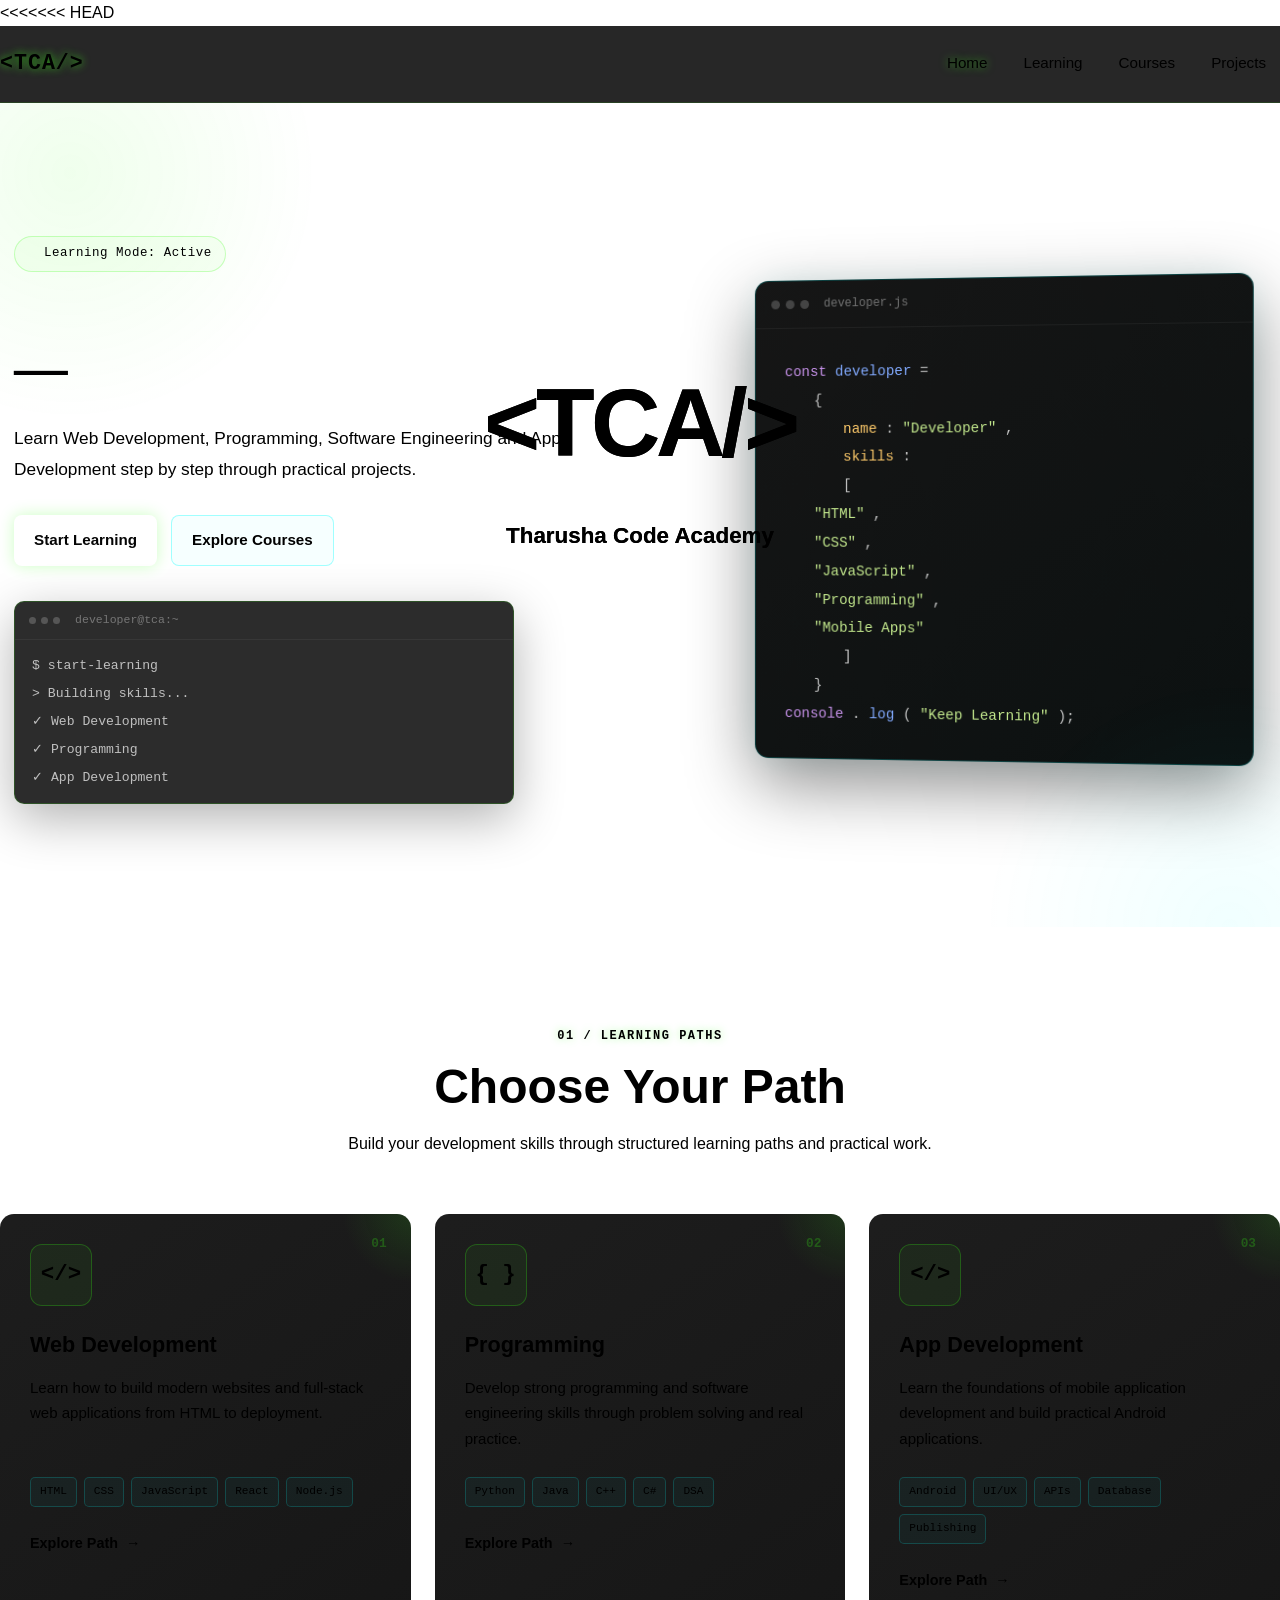
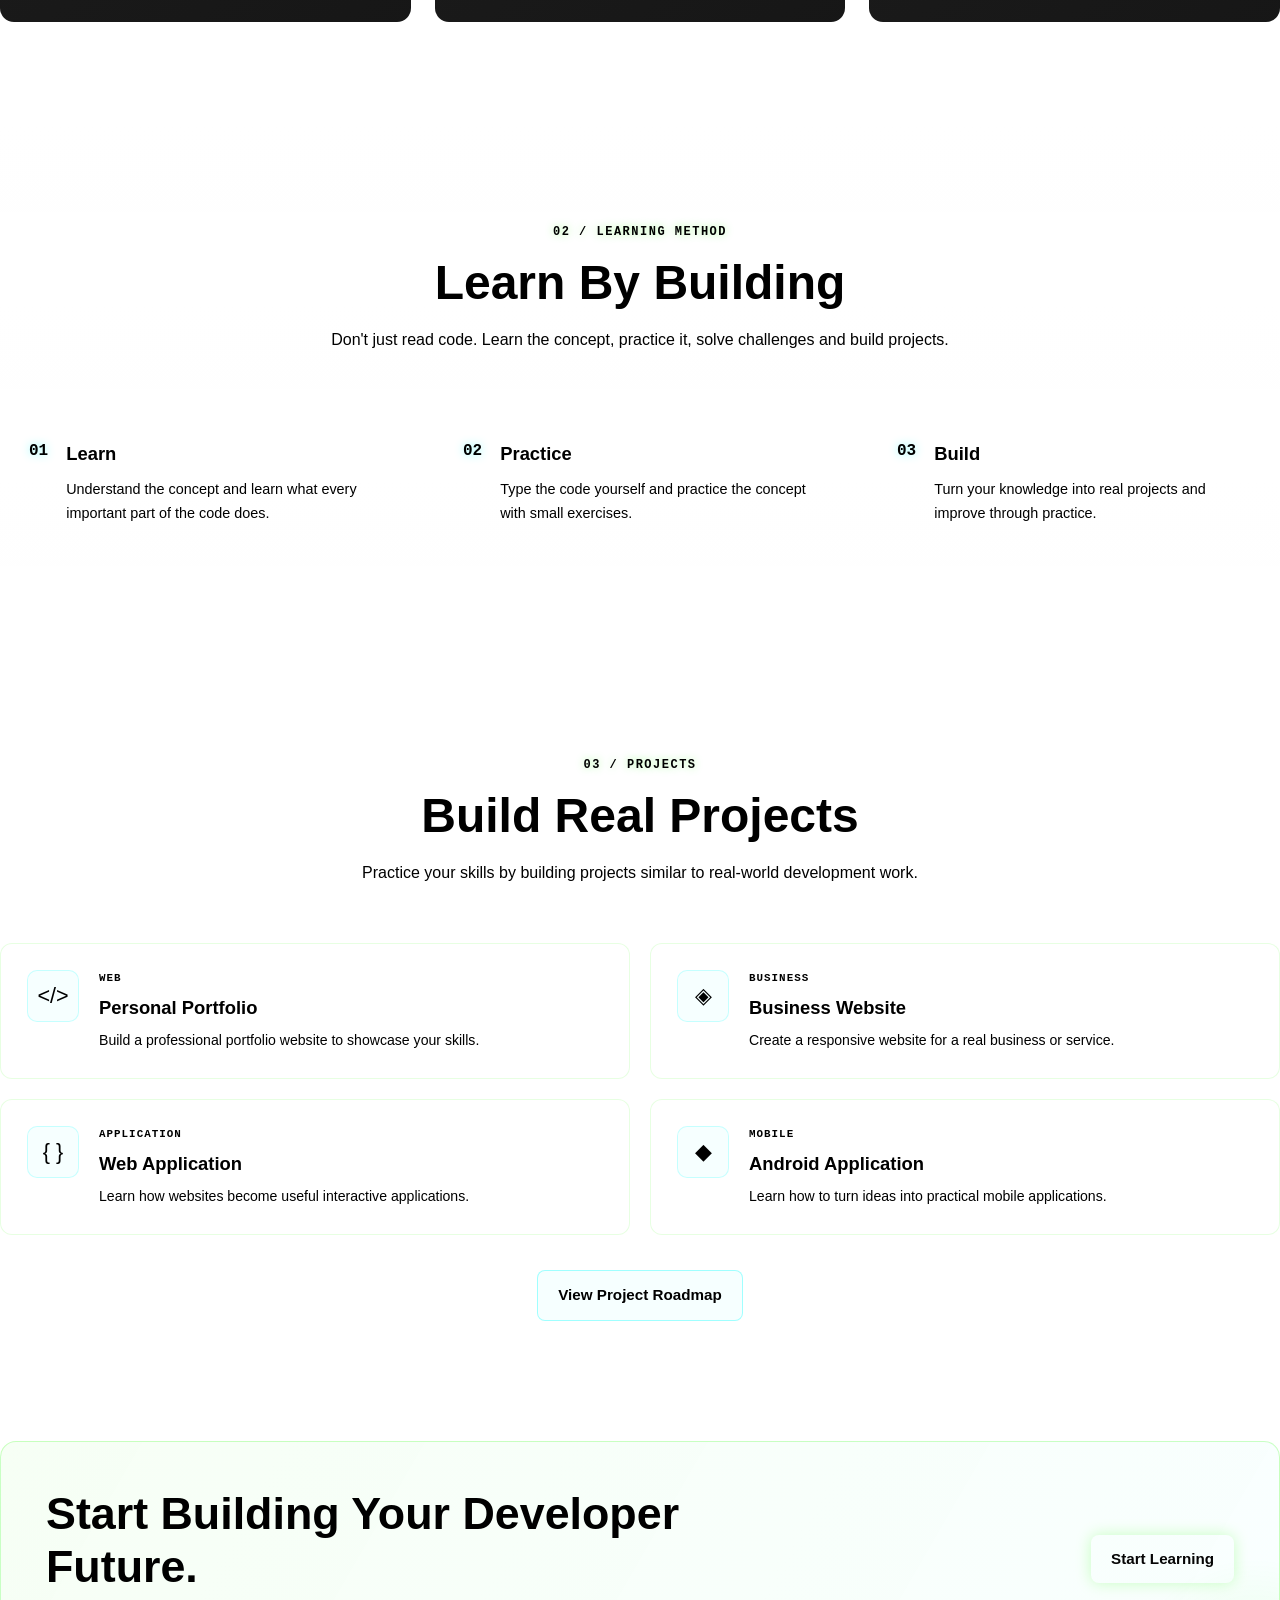
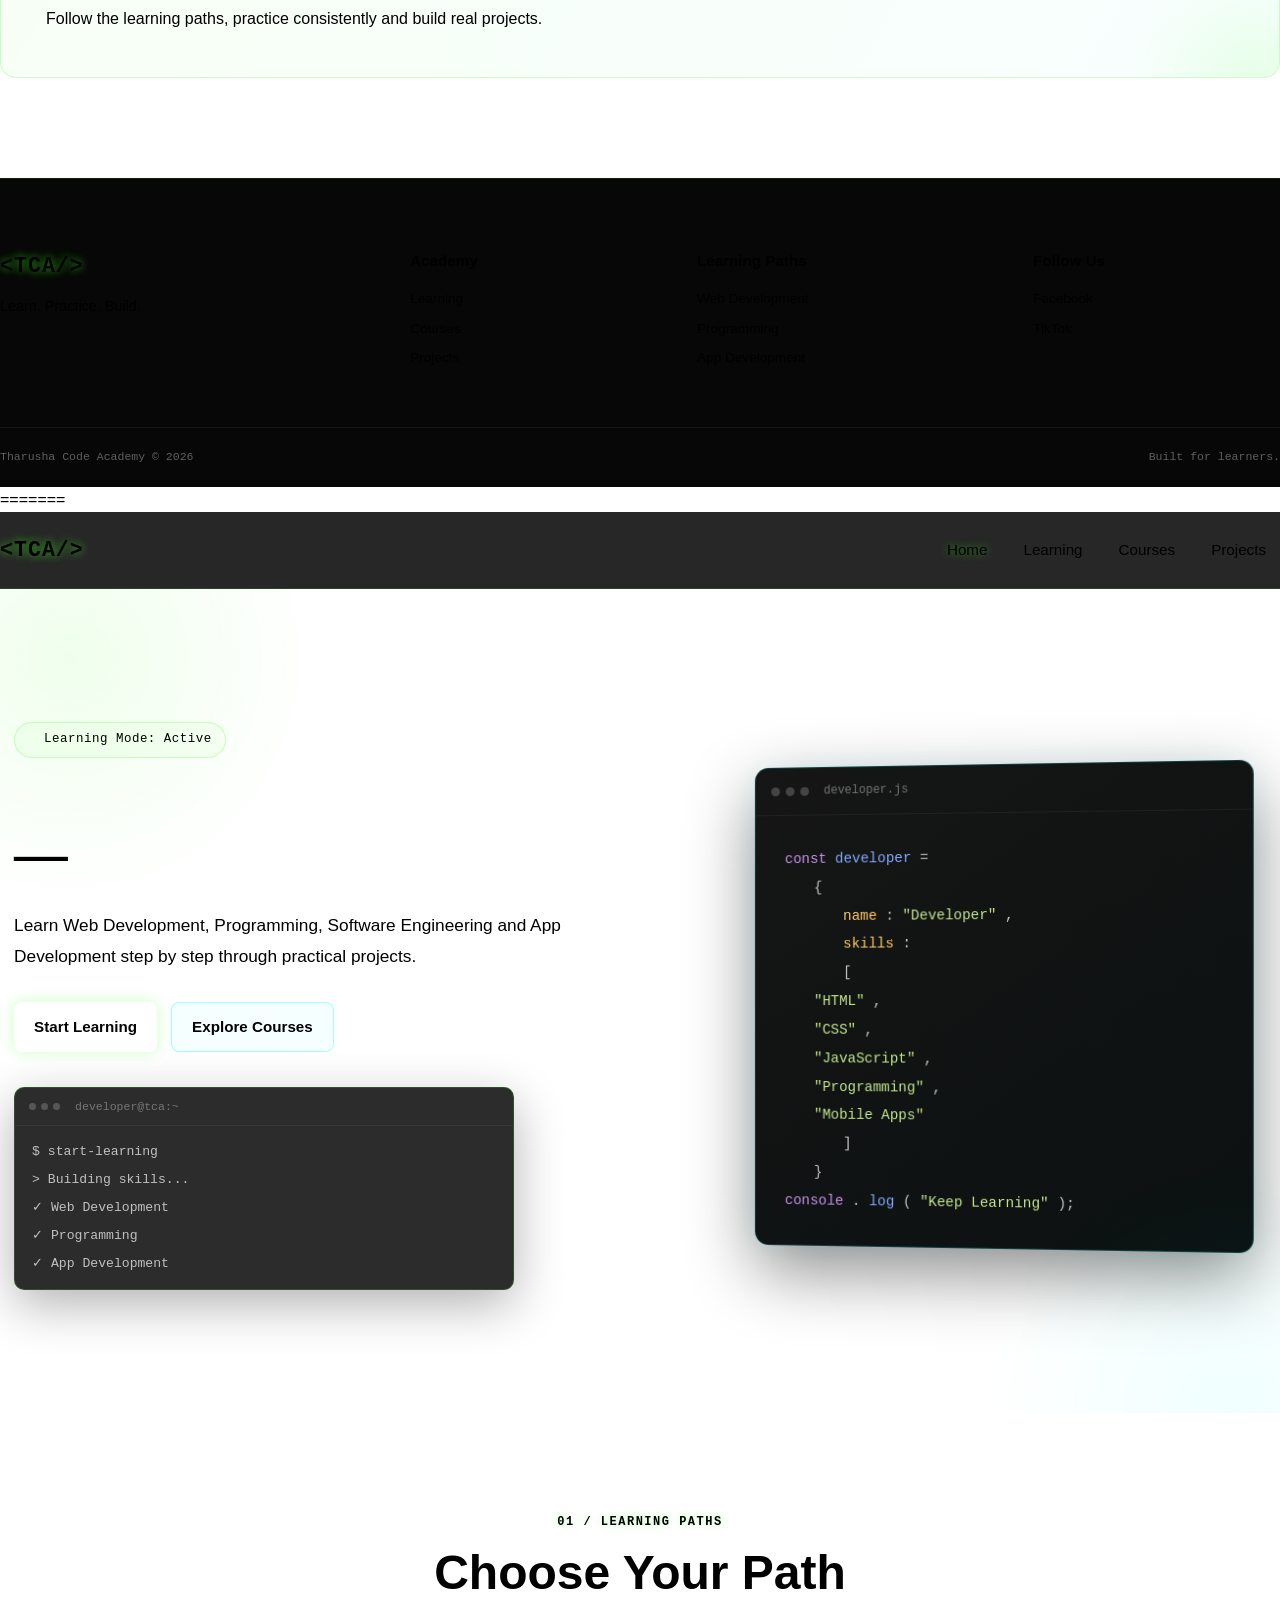
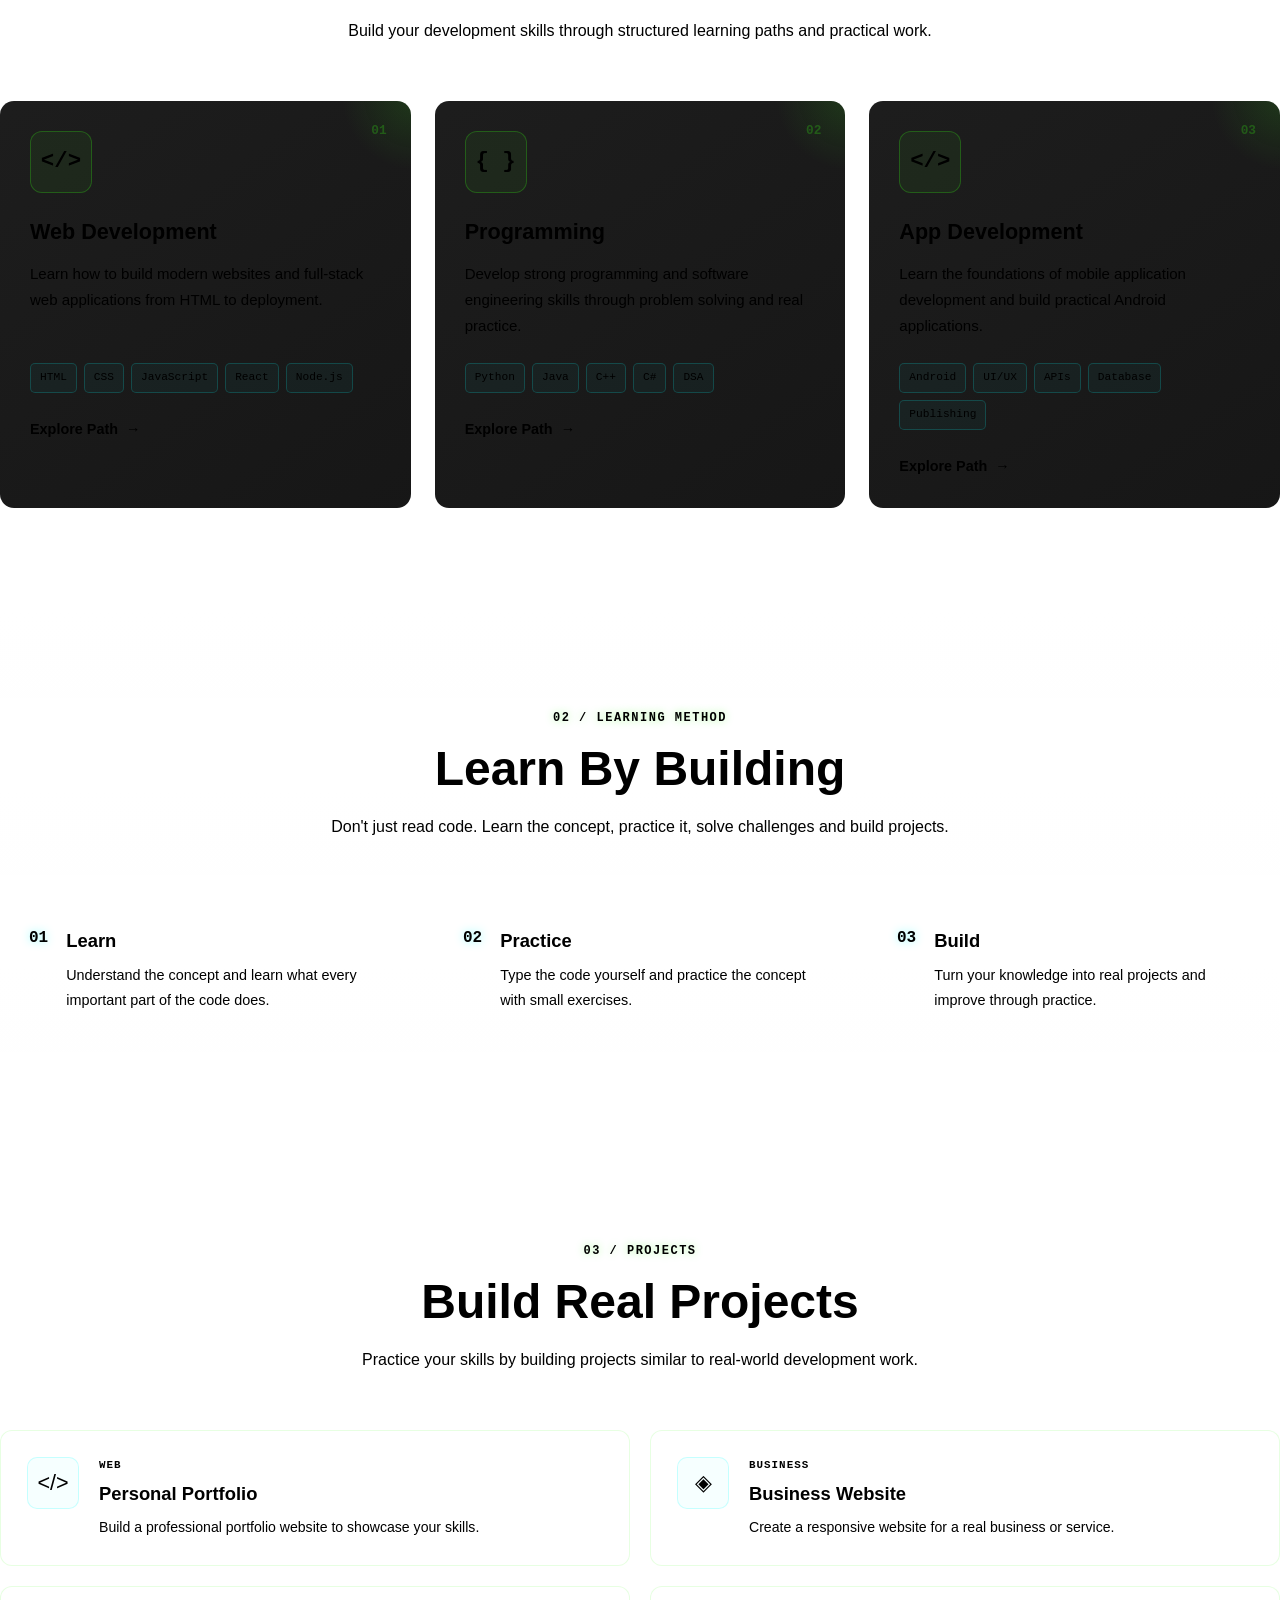
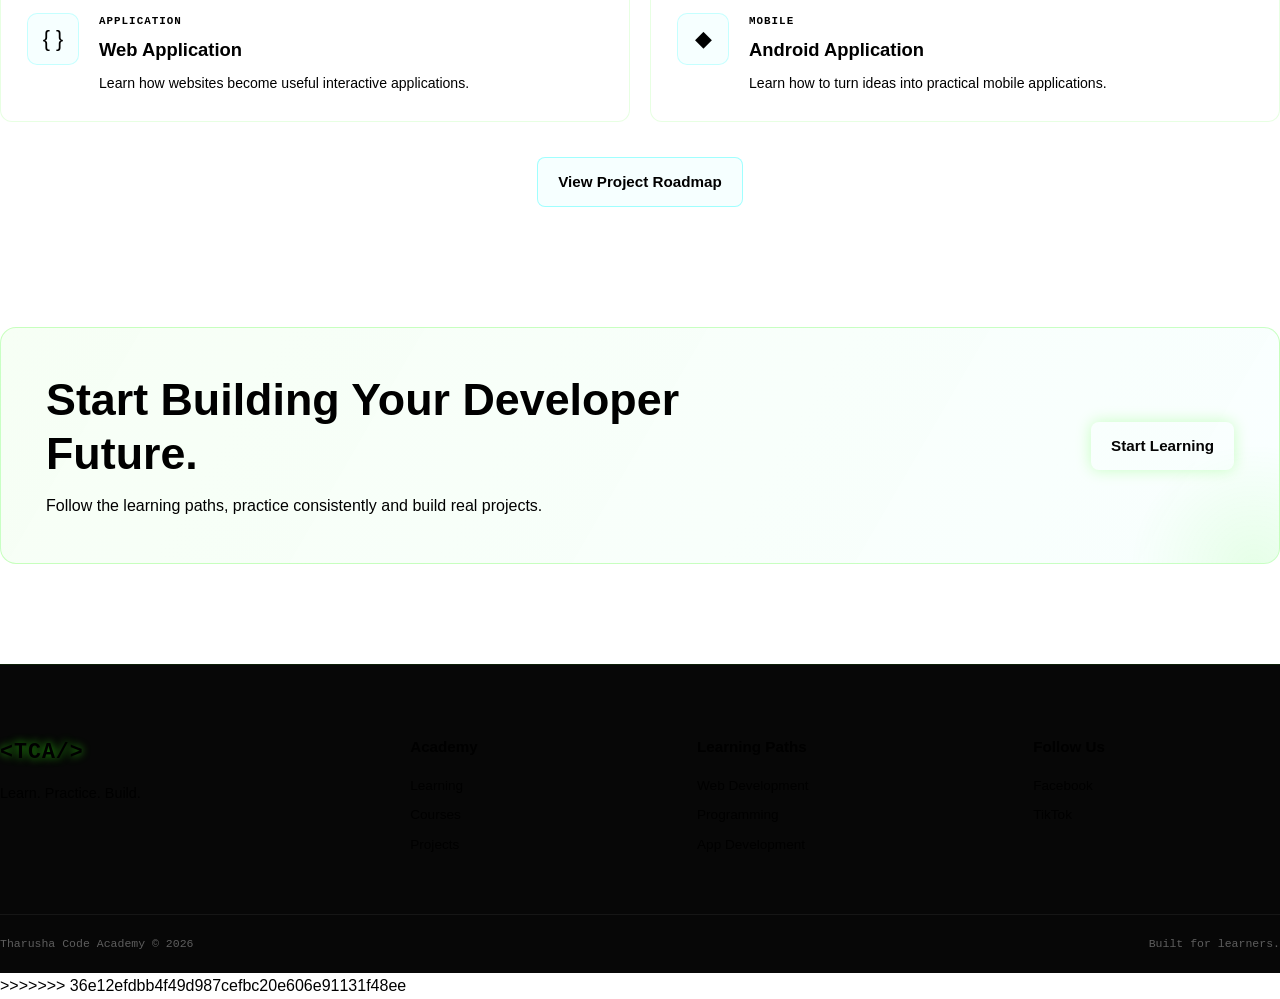
==== commit cce09810: "Merge GitHub changes and add Google Analytics" ====
--- a/index.html
+++ b/index.html
@@ -1,1152 +1,2316 @@
-<!DOCTYPE html>
-<html lang="en">
-
-<head>
-
-    <!--
-    ==================================================
-    BASIC PAGE INFORMATION
-    ==================================================
-    -->
-
-    <meta charset="UTF-8">
-
-    <meta
-        name="viewport"
-        content="width=device-width, initial-scale=1.0"
-    >
-
-    <meta
-        name="description"
-        content="Tharusha Code Academy - Learn Web Development, Programming and App Development."
-    >
-
-    <meta
-        name="author"
-        content="Tharusha Code Academy"
-    >
-
-    <title>Tharusha Code Academy</title>
-
-
-    <!--
-    ==================================================
-    MAIN STYLESHEET
-    ==================================================
-    -->
-
-    <link
-        rel="stylesheet"
-        href="style.css"
-    >
-
-</head>
-
-
-<body>
-
-
-    <!--
-    ==================================================
-    INTRO ANIMATION
-    ==================================================
-    -->
-
-   <div class="intro-screen" id="intro-screen">
-
-        <div
-            class="intro-logo"
-            aria-label="Tharusha Code Academy"
-        >
-
-            <span class="intro-char intro-angle-left">
-                &lt;
-            </span>
-
-            <span class="intro-char">
-                T
-            </span>
-
-            <span class="intro-char">
-                C
-            </span>
-
-            <span class="intro-char">
-                A
-            </span>
-
-            <span class="intro-char intro-slash">
-                /
-            </span>
-
-            <span class="intro-char intro-angle-right">
-                &gt;
-            </span>
-
-        </div>
-
-
-        <div class="intro-name">
-            Tharusha Code Academy
-        </div>
-
-    </div>
-
-
-
-    <!--
-    ==================================================
-    HEADER
-    ==================================================
-    -->
-
-    <header class="site-header">
-
-        <div class="container header-container">
-
-
-            <!--
-            ==================================================
-            LOGO
-            ==================================================
-            -->
-
-           <a
-                href="index.html"
-                class="logo"
-                aria-label="Tharusha Code Academy Home"
-            >
-                &lt;TCA/&gt;
-            </a> 
-
-
-            <!--
-            ==================================================
-            MOBILE MENU BUTTON
-            ==================================================
-            -->
-
-            <button
-                class="menu-toggle"
-                type="button"
-                aria-label="Open navigation"
-                aria-expanded="false"
-            >
-                ☰
-            </button>
-
-
-            <!--
-            ==================================================
-            MAIN NAVIGATION
-            ==================================================
-            -->
-
-            <nav
-                class="main-nav"
-                aria-label="Main navigation"
-            >
-
-                <a
-                    href="index.html"
-                    class="active"
-                >
-                    Home
-                </a>
-
-                <a href="learning.html">
-                    Learning
-                </a>
-
-                <a href="courses.html">
-                    Courses
-                </a>
-
-                <a href="projects.html">
-                    Projects
-                </a>
-
-            </nav>
-
-        </div>
-
-    </header>
-
-
-
-    <!--
-    ==================================================
-    MAIN CONTENT
-    ==================================================
-    -->
-
-    <main>
-
-
-        <!--
-        ==================================================
-        HERO SECTION
-        ==================================================
-        -->
-
-        <section class="hero-section">
-
-            <div class="container hero-container">
-
-
-                <!--
-                ==================================================
-                HERO CONTENT
-                ==================================================
-                -->
-
-                <div class="hero-content">
-
-
-                    <div class="hero-badge">
-
-                        <span class="status-dot"></span>
-
-                        <span>
-                            Learning Mode: Active
-                        </span>
-
-                    </div>
-
-                    <h1 class="typing-title">
-                        <span id="typing-text"></span>
-                        <span class="typing-cursor">_</span>
-                    </h1>
-
-
-                    <p class="hero-description">
-
-                        Learn Web Development, Programming,
-                        Software Engineering and App Development
-                        step by step through practical projects.
-
-                    </p>
-
-
-                    <div class="hero-buttons">
-
-                        <a
-                            href="learning.html"
-                            class="btn btn-primary"
-                        >
-                            Start Learning
-                        </a>
-
-                        <a
-                            href="courses.html"
-                            class="btn btn-secondary"
-                        >
-                            Explore Courses
-                        </a>
-
-                    </div>
-
-
-                    <!--
-                    ==================================================
-                    TERMINAL
-                    ==================================================
-                    -->
-
-                    <div class="hero-terminal">
-
-                        <div class="terminal-top">
-
-                            <div class="terminal-dots">
-
-                                <span></span>
-                                <span></span>
-                                <span></span>
-
-                            </div>
-
-                            <span class="terminal-title">
-                                developer@tca:~
-                            </span>
-
-                        </div>
-
-
-                        <div class="terminal-body">
-
-                            <p>
-                                <span class="terminal-green">
-                                    $
-                                </span>
-
-                                start-learning
-                            </p>
-
-                            <p>
-                                <span class="terminal-cyan">
-                                    &gt;
-                                </span>
-
-                                Building skills...
-                            </p>
-
-                            <p>
-                                <span class="terminal-green">
-                                    ✓
-                                </span>
-
-                                Web Development
-                            </p>
-
-                            <p>
-                                <span class="terminal-green">
-                                    ✓
-                                </span>
-
-                                Programming
-                            </p>
-
-                            <p>
-                                <span class="terminal-green">
-                                    ✓
-                                </span>
-
-                                App Development
-                            </p>
-
-                        </div>
-
-                    </div>
-
-                </div>
-
-
-
-                <!--
-                ==================================================
-                CODE WINDOW
-                ==================================================
-                -->
-
-                <div class="hero-visual">
-
-                    <div class="code-window">
-
-
-                        <div class="code-window-header">
-
-                            <div class="window-dots">
-
-                                <span></span>
-                                <span></span>
-                                <span></span>
-
-                            </div>
-
-                            <span class="window-name">
-                                developer.js
-                            </span>
-
-                        </div>
-
-
-                        <div class="code-content">
-
-                            <div>
-                                <span class="code-purple">
-                                    const
-                                </span>
-
-                                <span class="code-blue">
-                                    developer
-                                </span>
-
-                                =
-                            </div>
-
-
-                            <div class="code-indent">
-
-                                {
-
-                            </div>
-
-
-                            <div class="code-indent-2">
-
-                                <span class="code-yellow">
-                                    name
-                                </span>:
-
-                                <span class="code-green">
-                                    "Developer"
-                                </span>,
-
-                            </div>
-
-
-                            <div class="code-indent-2">
-
-                                <span class="code-yellow">
-                                    skills
-                                </span>:
-
-                            </div>
-
-
-                            <div class="code-indent-2">
-
-                                [
-
-                            </div>
-
-
-                            <div class="code-indent">
-
-                                <span class="code-green">
-                                    "HTML"
-                                </span>,
-
-                            </div>
-
-
-                            <div class="code-indent">
-
-                                <span class="code-green">
-                                    "CSS"
-                                </span>,
-
-                            </div>
-
-
-                            <div class="code-indent">
-
-                                <span class="code-green">
-                                    "JavaScript"
-                                </span>,
-
-                            </div>
-
-
-                            <div class="code-indent">
-
-                                <span class="code-green">
-                                    "Programming"
-                                </span>,
-
-                            </div>
-
-
-                            <div class="code-indent">
-
-                                <span class="code-green">
-                                    "Mobile Apps"
-                                </span>
-
-                            </div>
-
-
-                            <div class="code-indent-2">
-
-                                ]
-
-                            </div>
-
-
-                            <div class="code-indent">
-
-                                }
-
-                            </div>
-
-
-                            <div>
-
-                                <span class="code-purple">
-                                    console
-                                </span>.
-
-                                <span class="code-blue">
-                                    log
-                                </span>(
-
-                                <span class="code-green">
-                                    "Keep Learning"
-                                </span>
-
-                                );
-
-                            </div>
-
-                        </div>
-
-                    </div>
-
-                </div>
-
-            </div>
-
-        </section>
-
-
-
-        <!--
-        ==================================================
-        LEARNING PATHS
-        ==================================================
-        -->
-
-        <section class="section">
-
-            <div class="container">
-
-
-                <div class="section-heading">
-
-                    <span class="section-label">
-                        01 / LEARNING PATHS
-                    </span>
-
-                    <h2>
-                        Choose Your Path
-                    </h2>
-
-                    <p>
-                        Build your development skills through
-                        structured learning paths and practical work.
-                    </p>
-
-                </div>
-
-
-                <div class="path-grid">
-
-
-                    <!--
-                    ==================================================
-                    WEB DEVELOPMENT
-                    ==================================================
-                    -->
-
-                    <article class="path-card">
-
-                        <span class="path-number">
-                            01
-                        </span>
-
-
-                        <div class="path-icon">
-                            &lt;/&gt;
-                        </div>
-
-
-                        <h3>
-                            Web Development
-                        </h3>
-
-
-                        <p>
-
-                            Learn how to build modern websites
-                            and full-stack web applications from
-                            HTML to deployment.
-
-                        </p>
-
-
-                        <div class="path-tags">
-
-                            <span>HTML</span>
-                            <span>CSS</span>
-                            <span>JavaScript</span>
-                            <span>React</span>
-                            <span>Node.js</span>
-
-                        </div>
-
-
-                        <a
-                            href="web-development.html"
-                            class="card-link"
-                        >
-                            Explore Path
-                            <span>→</span>
-                        </a>
-
-                    </article>
-
-
-
-                    <!--
-                    ==================================================
-                    PROGRAMMING
-                    ==================================================
-                    -->
-
-                    <article class="path-card">
-
-                        <span class="path-number">
-                            02
-                        </span>
-
-
-                        <div class="path-icon">
-                            { }
-                        </div>
-
-
-                        <h3>
-                            Programming
-                        </h3>
-
-
-                        <p>
-
-                            Develop strong programming and
-                            software engineering skills through
-                            problem solving and real practice.
-
-                        </p>
-
-
-                        <div class="path-tags">
-
-                            <span>Python</span>
-                            <span>Java</span>
-                            <span>C++</span>
-                            <span>C#</span>
-                            <span>DSA</span>
-
-                        </div>
-
-
-                        <a
-                            href="programming.html"
-                            class="card-link"
-                        >
-                            Explore Path
-                            <span>→</span>
-                        </a>
-
-                    </article>
-
-
-
-                    <!--
-                    ==================================================
-                    APP DEVELOPMENT
-                    ==================================================
-                    -->
-
-                    <article class="path-card">
-
-                        <span class="path-number">
-                            03
-                        </span>
-
-
-                        <div class="path-icon">
-                            &lt;/&gt;
-                        </div>
-
-
-                        <h3>
-                            App Development
-                        </h3>
-
-
-                        <p>
-
-                            Learn the foundations of mobile
-                            application development and build
-                            practical Android applications.
-
-                        </p>
-
-
-                        <div class="path-tags">
-
-                            <span>Android</span>
-                            <span>UI/UX</span>
-                            <span>APIs</span>
-                            <span>Database</span>
-                            <span>Publishing</span>
-
-                        </div>
-
-
-                        <a
-                            href="app-development.html"
-                            class="card-link"
-                        >
-                            Explore Path
-                            <span>→</span>
-                        </a>
-
-                    </article>
-
-                </div>
-
-            </div>
-
-        </section>
-
-
-
-        <!--
-        ==================================================
-        LEARNING METHOD
-        ==================================================
-        -->
-
-        <section class="section section-dark">
-
-            <div class="container">
-
-
-                <div class="section-heading">
-
-                    <span class="section-label">
-                        02 / LEARNING METHOD
-                    </span>
-
-                    <h2>
-                        Learn By Building
-                    </h2>
-
-                    <p>
-                        Don't just read code. Learn the concept,
-                        practice it, solve challenges and build projects.
-                    </p>
-
-                </div>
-
-
-                <div class="feature-grid">
-
-
-                    <article class="feature-item">
-
-                        <span class="feature-number">
-                            01
-                        </span>
-
-                        <div>
-
-                            <h3>
-                                Learn
-                            </h3>
-
-                            <p>
-                                Understand the concept and learn
-                                what every important part of the
-                                code does.
-                            </p>
-
-                        </div>
-
-                    </article>
-
-
-
-                    <article class="feature-item">
-
-                        <span class="feature-number">
-                            02
-                        </span>
-
-                        <div>
-
-                            <h3>
-                                Practice
-                            </h3>
-
-                            <p>
-                                Type the code yourself and practice
-                                the concept with small exercises.
-                            </p>
-
-                        </div>
-
-                    </article>
-
-
-
-                    <article class="feature-item">
-
-                        <span class="feature-number">
-                            03
-                        </span>
-
-                        <div>
-
-                            <h3>
-                                Build
-                            </h3>
-
-                            <p>
-                                Turn your knowledge into real
-                                projects and improve through practice.
-                            </p>
-
-                        </div>
-
-                    </article>
-
-                </div>
-
-            </div>
-
-        </section>
-
-
-
-        <!--
-        ==================================================
-        PROJECT PREVIEWS
-        ==================================================
-        -->
-
-        <section class="section">
-
-            <div class="container">
-
-
-                <div class="section-heading">
-
-                    <span class="section-label">
-                        03 / PROJECTS
-                    </span>
-
-                    <h2>
-                        Build Real Projects
-                    </h2>
-
-                    <p>
-                        Practice your skills by building projects
-                        similar to real-world development work.
-                    </p>
-
-                </div>
-
-
-                <div class="project-preview-grid">
-
-
-                    <article class="project-preview">
-
-                        <div class="project-preview-icon">
-                            &lt;/&gt;
-                        </div>
-
-                        <div>
-
-                            <span class="project-type">
-                                WEB
-                            </span>
-
-                            <h3>
-                                Personal Portfolio
-                            </h3>
-
-                            <p>
-                                Build a professional portfolio
-                                website to showcase your skills.
-                            </p>
-
-                        </div>
-
-                    </article>
-
-
-
-                    <article class="project-preview">
-
-                        <div class="project-preview-icon">
-                            ◈
-                        </div>
-
-                        <div>
-
-                            <span class="project-type">
-                                BUSINESS
-                            </span>
-
-                            <h3>
-                                Business Website
-                            </h3>
-
-                            <p>
-                                Create a responsive website for
-                                a real business or service.
-                            </p>
-
-                        </div>
-
-                    </article>
-
-
-
-                    <article class="project-preview">
-
-                        <div class="project-preview-icon">
-                            { }
-                        </div>
-
-                        <div>
-
-                            <span class="project-type">
-                                APPLICATION
-                            </span>
-
-                            <h3>
-                                Web Application
-                            </h3>
-
-                            <p>
-                                Learn how websites become useful
-                                interactive applications.
-                            </p>
-
-                        </div>
-
-                    </article>
-
-
-
-                    <article class="project-preview">
-
-                        <div class="project-preview-icon">
-                            ◆
-                        </div>
-
-                        <div>
-
-                            <span class="project-type">
-                                MOBILE
-                            </span>
-
-                            <h3>
-                                Android Application
-                            </h3>
-
-                            <p>
-                                Learn how to turn ideas into
-                                practical mobile applications.
-                            </p>
-
-                        </div>
-
-                    </article>
-
-                </div>
-
-
-                <div class="center-button">
-
-                    <a
-                        href="projects.html"
-                        class="btn btn-secondary"
-                    >
-                        View Project Roadmap
-                    </a>
-
-                </div>
-
-            </div>
-
-        </section>
-
-
-
-        <!--
-        ==================================================
-        CALL TO ACTION
-        ==================================================
-        -->
-
-        <section class="cta-section">
-
-            <div class="container">
-
-                <div class="cta-box">
-
-                    <div class="cta-content">
-
-                        <h2>
-                            Start Building Your Developer Future.
-                        </h2>
-
-                        <p>
-                            Follow the learning paths,
-                            practice consistently and build real projects.
-                        </p>
-
-                    </div>
-
-
-                    <a
-                        href="learning.html"
-                        class="btn btn-primary"
-                    >
-                        Start Learning
-                    </a>
-
-                </div>
-
-            </div>
-
-        </section>
-
-    </main>
-
-
-
-    <!--
-    ==================================================
-    FOOTER
-    ==================================================
-    -->
-
-    <footer class="site-footer">
-
-        <div class="container">
-
-
-            <!--
-            ==================================================
-            FOOTER MAIN
-            ==================================================
-            -->
-
-            <div class="footer-main">
-
-
-                <div class="footer-brand">
-
-                    <a
-                        href="index.html"
-                        class="logo"
-                    >
-                        &lt;TCA/&gt;
-                    </a>
-
-                    <p>
-                        Learn. Practice. Build.
-                    </p>
-
-                </div>
-
-
-
-                <div class="footer-links">
-
-                    <h3>
-                        Academy
-                    </h3>
-
-                    <a href="learning.html">
-                        Learning
-                    </a>
-
-                    <a href="courses.html">
-                        Courses
-                    </a>
-
-                    <a href="projects.html">
-                        Projects
-                    </a>
-
-                </div>
-
-
-
-                <div class="footer-links">
-
-                    <h3>
-                        Learning Paths
-                    </h3>
-
-                    <a href="web-development.html">
-                        Web Development
-                    </a>
-
-                    <a href="programming.html">
-                        Programming
-                    </a>
-
-                    <a href="app-development.html">
-                        App Development
-                    </a>
-
-                </div>
-
-
-
-                <div class="footer-social">
-
-                    <h3>
-                        Follow Us
-                    </h3>
-
-                    <div class="social-links">
-
-                        <a
-                            href="https://www.facebook.com/tharushwebdesign"
-                            target="_blank"
-                            rel="noopener noreferrer"
-                        >
-                            Facebook
-                        </a>
-
-                        <a
-                            href="https://www.tiktok.com/@tharusha.webdeve"
-                            target="_blank"
-                            rel="noopener noreferrer"
-                        >
-                            TikTok
-                        </a>
-
-                    </div>
-
-                </div>
-
-            </div>
-
-
-
-            <!--
-            ==================================================
-            FOOTER BOTTOM
-            ==================================================
-            -->
-
-            <div class="footer-bottom">
-
-                <p>
-                    Tharusha Code Academy © 2026
-                </p>
-
-                <p>
-                    Built for learners.
-                </p>
-
-            </div>
-
-        </div>
-
-    </footer>
-
-
-
-    <!--
-    ==================================================
-    JAVASCRIPT
-    ==================================================
-    -->
-
-    <script src="script.js"></script>
-
-</body>
-
+<<<<<<< HEAD
+<!DOCTYPE html>
+<html lang="en">
+
+<head>
+
+    <!-- Google tag (gtag.js) -->
+<script async src="https://www.googletagmanager.com/gtag/js?id=G-Q5ZT8JEK5D"></script>
+<script>
+  window.dataLayer = window.dataLayer || [];
+  function gtag(){dataLayer.push(arguments);}
+  gtag('js', new Date());
+
+  gtag('config', 'G-Q5ZT8JEK5D');
+</script>
+
+    <!--
+    ==================================================
+    BASIC PAGE INFORMATION
+    ==================================================
+    -->
+
+    <meta charset="UTF-8">
+
+    <meta
+        name="viewport"
+        content="width=device-width, initial-scale=1.0"
+    >
+
+    <meta
+        name="description"
+        content="Tharusha Code Academy - Learn Web Development, Programming and App Development."
+    >
+
+    <meta
+        name="author"
+        content="Tharusha Code Academy"
+    >
+
+    <title>Tharusha Code Academy</title>
+
+
+    <!--
+    ==================================================
+    MAIN STYLESHEET
+    ==================================================
+    -->
+
+    <link
+        rel="stylesheet"
+        href="style.css"
+    >
+
+</head>
+
+
+<body>
+
+
+    <!--
+    ==================================================
+    INTRO ANIMATION
+    ==================================================
+    -->
+
+   <div class="intro-screen" id="intro-screen">
+
+        <div
+            class="intro-logo"
+            aria-label="Tharusha Code Academy"
+        >
+
+            <span class="intro-char intro-angle-left">
+                &lt;
+            </span>
+
+            <span class="intro-char">
+                T
+            </span>
+
+            <span class="intro-char">
+                C
+            </span>
+
+            <span class="intro-char">
+                A
+            </span>
+
+            <span class="intro-char intro-slash">
+                /
+            </span>
+
+            <span class="intro-char intro-angle-right">
+                &gt;
+            </span>
+
+        </div>
+
+
+        <div class="intro-name">
+            Tharusha Code Academy
+        </div>
+
+    </div>
+
+
+
+    <!--
+    ==================================================
+    HEADER
+    ==================================================
+    -->
+
+    <header class="site-header">
+
+        <div class="container header-container">
+
+
+            <!--
+            ==================================================
+            LOGO
+            ==================================================
+            -->
+
+           <a
+                href="index.html"
+                class="logo"
+                aria-label="Tharusha Code Academy Home"
+            >
+                &lt;TCA/&gt;
+            </a> 
+
+
+            <!--
+            ==================================================
+            MOBILE MENU BUTTON
+            ==================================================
+            -->
+
+            <button
+                class="menu-toggle"
+                type="button"
+                aria-label="Open navigation"
+                aria-expanded="false"
+            >
+                ☰
+            </button>
+
+
+            <!--
+            ==================================================
+            MAIN NAVIGATION
+            ==================================================
+            -->
+
+            <nav
+                class="main-nav"
+                aria-label="Main navigation"
+            >
+
+                <a
+                    href="index.html"
+                    class="active"
+                >
+                    Home
+                </a>
+
+                <a href="learning.html">
+                    Learning
+                </a>
+
+                <a href="courses.html">
+                    Courses
+                </a>
+
+                <a href="projects.html">
+                    Projects
+                </a>
+
+            </nav>
+
+        </div>
+
+    </header>
+
+
+
+    <!--
+    ==================================================
+    MAIN CONTENT
+    ==================================================
+    -->
+
+    <main>
+
+
+        <!--
+        ==================================================
+        HERO SECTION
+        ==================================================
+        -->
+
+        <section class="hero-section">
+
+            <div class="container hero-container">
+
+
+                <!--
+                ==================================================
+                HERO CONTENT
+                ==================================================
+                -->
+
+                <div class="hero-content">
+
+
+                    <div class="hero-badge">
+
+                        <span class="status-dot"></span>
+
+                        <span>
+                            Learning Mode: Active
+                        </span>
+
+                    </div>
+
+                    <h1 class="typing-title">
+                        <span id="typing-text"></span>
+                        <span class="typing-cursor">_</span>
+                    </h1>
+
+
+                    <p class="hero-description">
+
+                        Learn Web Development, Programming,
+                        Software Engineering and App Development
+                        step by step through practical projects.
+
+                    </p>
+
+
+                    <div class="hero-buttons">
+
+                        <a
+                            href="learning.html"
+                            class="btn btn-primary"
+                        >
+                            Start Learning
+                        </a>
+
+                        <a
+                            href="courses.html"
+                            class="btn btn-secondary"
+                        >
+                            Explore Courses
+                        </a>
+
+                    </div>
+
+
+                    <!--
+                    ==================================================
+                    TERMINAL
+                    ==================================================
+                    -->
+
+                    <div class="hero-terminal">
+
+                        <div class="terminal-top">
+
+                            <div class="terminal-dots">
+
+                                <span></span>
+                                <span></span>
+                                <span></span>
+
+                            </div>
+
+                            <span class="terminal-title">
+                                developer@tca:~
+                            </span>
+
+                        </div>
+
+
+                        <div class="terminal-body">
+
+                            <p>
+                                <span class="terminal-green">
+                                    $
+                                </span>
+
+                                start-learning
+                            </p>
+
+                            <p>
+                                <span class="terminal-cyan">
+                                    &gt;
+                                </span>
+
+                                Building skills...
+                            </p>
+
+                            <p>
+                                <span class="terminal-green">
+                                    ✓
+                                </span>
+
+                                Web Development
+                            </p>
+
+                            <p>
+                                <span class="terminal-green">
+                                    ✓
+                                </span>
+
+                                Programming
+                            </p>
+
+                            <p>
+                                <span class="terminal-green">
+                                    ✓
+                                </span>
+
+                                App Development
+                            </p>
+
+                        </div>
+
+                    </div>
+
+                </div>
+
+
+
+                <!--
+                ==================================================
+                CODE WINDOW
+                ==================================================
+                -->
+
+                <div class="hero-visual">
+
+                    <div class="code-window">
+
+
+                        <div class="code-window-header">
+
+                            <div class="window-dots">
+
+                                <span></span>
+                                <span></span>
+                                <span></span>
+
+                            </div>
+
+                            <span class="window-name">
+                                developer.js
+                            </span>
+
+                        </div>
+
+
+                        <div class="code-content">
+
+                            <div>
+                                <span class="code-purple">
+                                    const
+                                </span>
+
+                                <span class="code-blue">
+                                    developer
+                                </span>
+
+                                =
+                            </div>
+
+
+                            <div class="code-indent">
+
+                                {
+
+                            </div>
+
+
+                            <div class="code-indent-2">
+
+                                <span class="code-yellow">
+                                    name
+                                </span>:
+
+                                <span class="code-green">
+                                    "Developer"
+                                </span>,
+
+                            </div>
+
+
+                            <div class="code-indent-2">
+
+                                <span class="code-yellow">
+                                    skills
+                                </span>:
+
+                            </div>
+
+
+                            <div class="code-indent-2">
+
+                                [
+
+                            </div>
+
+
+                            <div class="code-indent">
+
+                                <span class="code-green">
+                                    "HTML"
+                                </span>,
+
+                            </div>
+
+
+                            <div class="code-indent">
+
+                                <span class="code-green">
+                                    "CSS"
+                                </span>,
+
+                            </div>
+
+
+                            <div class="code-indent">
+
+                                <span class="code-green">
+                                    "JavaScript"
+                                </span>,
+
+                            </div>
+
+
+                            <div class="code-indent">
+
+                                <span class="code-green">
+                                    "Programming"
+                                </span>,
+
+                            </div>
+
+
+                            <div class="code-indent">
+
+                                <span class="code-green">
+                                    "Mobile Apps"
+                                </span>
+
+                            </div>
+
+
+                            <div class="code-indent-2">
+
+                                ]
+
+                            </div>
+
+
+                            <div class="code-indent">
+
+                                }
+
+                            </div>
+
+
+                            <div>
+
+                                <span class="code-purple">
+                                    console
+                                </span>.
+
+                                <span class="code-blue">
+                                    log
+                                </span>(
+
+                                <span class="code-green">
+                                    "Keep Learning"
+                                </span>
+
+                                );
+
+                            </div>
+
+                        </div>
+
+                    </div>
+
+                </div>
+
+            </div>
+
+        </section>
+
+
+
+        <!--
+        ==================================================
+        LEARNING PATHS
+        ==================================================
+        -->
+
+        <section class="section">
+
+            <div class="container">
+
+
+                <div class="section-heading">
+
+                    <span class="section-label">
+                        01 / LEARNING PATHS
+                    </span>
+
+                    <h2>
+                        Choose Your Path
+                    </h2>
+
+                    <p>
+                        Build your development skills through
+                        structured learning paths and practical work.
+                    </p>
+
+                </div>
+
+
+                <div class="path-grid">
+
+
+                    <!--
+                    ==================================================
+                    WEB DEVELOPMENT
+                    ==================================================
+                    -->
+
+                    <article class="path-card">
+
+                        <span class="path-number">
+                            01
+                        </span>
+
+
+                        <div class="path-icon">
+                            &lt;/&gt;
+                        </div>
+
+
+                        <h3>
+                            Web Development
+                        </h3>
+
+
+                        <p>
+
+                            Learn how to build modern websites
+                            and full-stack web applications from
+                            HTML to deployment.
+
+                        </p>
+
+
+                        <div class="path-tags">
+
+                            <span>HTML</span>
+                            <span>CSS</span>
+                            <span>JavaScript</span>
+                            <span>React</span>
+                            <span>Node.js</span>
+
+                        </div>
+
+
+                        <a
+                            href="web-development.html"
+                            class="card-link"
+                        >
+                            Explore Path
+                            <span>→</span>
+                        </a>
+
+                    </article>
+
+
+
+                    <!--
+                    ==================================================
+                    PROGRAMMING
+                    ==================================================
+                    -->
+
+                    <article class="path-card">
+
+                        <span class="path-number">
+                            02
+                        </span>
+
+
+                        <div class="path-icon">
+                            { }
+                        </div>
+
+
+                        <h3>
+                            Programming
+                        </h3>
+
+
+                        <p>
+
+                            Develop strong programming and
+                            software engineering skills through
+                            problem solving and real practice.
+
+                        </p>
+
+
+                        <div class="path-tags">
+
+                            <span>Python</span>
+                            <span>Java</span>
+                            <span>C++</span>
+                            <span>C#</span>
+                            <span>DSA</span>
+
+                        </div>
+
+
+                        <a
+                            href="programming.html"
+                            class="card-link"
+                        >
+                            Explore Path
+                            <span>→</span>
+                        </a>
+
+                    </article>
+
+
+
+                    <!--
+                    ==================================================
+                    APP DEVELOPMENT
+                    ==================================================
+                    -->
+
+                    <article class="path-card">
+
+                        <span class="path-number">
+                            03
+                        </span>
+
+
+                        <div class="path-icon">
+                            &lt;/&gt;
+                        </div>
+
+
+                        <h3>
+                            App Development
+                        </h3>
+
+
+                        <p>
+
+                            Learn the foundations of mobile
+                            application development and build
+                            practical Android applications.
+
+                        </p>
+
+
+                        <div class="path-tags">
+
+                            <span>Android</span>
+                            <span>UI/UX</span>
+                            <span>APIs</span>
+                            <span>Database</span>
+                            <span>Publishing</span>
+
+                        </div>
+
+
+                        <a
+                            href="app-development.html"
+                            class="card-link"
+                        >
+                            Explore Path
+                            <span>→</span>
+                        </a>
+
+                    </article>
+
+                </div>
+
+            </div>
+
+        </section>
+
+
+
+        <!--
+        ==================================================
+        LEARNING METHOD
+        ==================================================
+        -->
+
+        <section class="section section-dark">
+
+            <div class="container">
+
+
+                <div class="section-heading">
+
+                    <span class="section-label">
+                        02 / LEARNING METHOD
+                    </span>
+
+                    <h2>
+                        Learn By Building
+                    </h2>
+
+                    <p>
+                        Don't just read code. Learn the concept,
+                        practice it, solve challenges and build projects.
+                    </p>
+
+                </div>
+
+
+                <div class="feature-grid">
+
+
+                    <article class="feature-item">
+
+                        <span class="feature-number">
+                            01
+                        </span>
+
+                        <div>
+
+                            <h3>
+                                Learn
+                            </h3>
+
+                            <p>
+                                Understand the concept and learn
+                                what every important part of the
+                                code does.
+                            </p>
+
+                        </div>
+
+                    </article>
+
+
+
+                    <article class="feature-item">
+
+                        <span class="feature-number">
+                            02
+                        </span>
+
+                        <div>
+
+                            <h3>
+                                Practice
+                            </h3>
+
+                            <p>
+                                Type the code yourself and practice
+                                the concept with small exercises.
+                            </p>
+
+                        </div>
+
+                    </article>
+
+
+
+                    <article class="feature-item">
+
+                        <span class="feature-number">
+                            03
+                        </span>
+
+                        <div>
+
+                            <h3>
+                                Build
+                            </h3>
+
+                            <p>
+                                Turn your knowledge into real
+                                projects and improve through practice.
+                            </p>
+
+                        </div>
+
+                    </article>
+
+                </div>
+
+            </div>
+
+        </section>
+
+
+
+        <!--
+        ==================================================
+        PROJECT PREVIEWS
+        ==================================================
+        -->
+
+        <section class="section">
+
+            <div class="container">
+
+
+                <div class="section-heading">
+
+                    <span class="section-label">
+                        03 / PROJECTS
+                    </span>
+
+                    <h2>
+                        Build Real Projects
+                    </h2>
+
+                    <p>
+                        Practice your skills by building projects
+                        similar to real-world development work.
+                    </p>
+
+                </div>
+
+
+                <div class="project-preview-grid">
+
+
+                    <article class="project-preview">
+
+                        <div class="project-preview-icon">
+                            &lt;/&gt;
+                        </div>
+
+                        <div>
+
+                            <span class="project-type">
+                                WEB
+                            </span>
+
+                            <h3>
+                                Personal Portfolio
+                            </h3>
+
+                            <p>
+                                Build a professional portfolio
+                                website to showcase your skills.
+                            </p>
+
+                        </div>
+
+                    </article>
+
+
+
+                    <article class="project-preview">
+
+                        <div class="project-preview-icon">
+                            ◈
+                        </div>
+
+                        <div>
+
+                            <span class="project-type">
+                                BUSINESS
+                            </span>
+
+                            <h3>
+                                Business Website
+                            </h3>
+
+                            <p>
+                                Create a responsive website for
+                                a real business or service.
+                            </p>
+
+                        </div>
+
+                    </article>
+
+
+
+                    <article class="project-preview">
+
+                        <div class="project-preview-icon">
+                            { }
+                        </div>
+
+                        <div>
+
+                            <span class="project-type">
+                                APPLICATION
+                            </span>
+
+                            <h3>
+                                Web Application
+                            </h3>
+
+                            <p>
+                                Learn how websites become useful
+                                interactive applications.
+                            </p>
+
+                        </div>
+
+                    </article>
+
+
+
+                    <article class="project-preview">
+
+                        <div class="project-preview-icon">
+                            ◆
+                        </div>
+
+                        <div>
+
+                            <span class="project-type">
+                                MOBILE
+                            </span>
+
+                            <h3>
+                                Android Application
+                            </h3>
+
+                            <p>
+                                Learn how to turn ideas into
+                                practical mobile applications.
+                            </p>
+
+                        </div>
+
+                    </article>
+
+                </div>
+
+
+                <div class="center-button">
+
+                    <a
+                        href="projects.html"
+                        class="btn btn-secondary"
+                    >
+                        View Project Roadmap
+                    </a>
+
+                </div>
+
+            </div>
+
+        </section>
+
+
+
+        <!--
+        ==================================================
+        CALL TO ACTION
+        ==================================================
+        -->
+
+        <section class="cta-section">
+
+            <div class="container">
+
+                <div class="cta-box">
+
+                    <div class="cta-content">
+
+                        <h2>
+                            Start Building Your Developer Future.
+                        </h2>
+
+                        <p>
+                            Follow the learning paths,
+                            practice consistently and build real projects.
+                        </p>
+
+                    </div>
+
+
+                    <a
+                        href="learning.html"
+                        class="btn btn-primary"
+                    >
+                        Start Learning
+                    </a>
+
+                </div>
+
+            </div>
+
+        </section>
+
+    </main>
+
+
+
+    <!--
+    ==================================================
+    FOOTER
+    ==================================================
+    -->
+
+    <footer class="site-footer">
+
+        <div class="container">
+
+
+            <!--
+            ==================================================
+            FOOTER MAIN
+            ==================================================
+            -->
+
+            <div class="footer-main">
+
+
+                <div class="footer-brand">
+
+                    <a
+                        href="index.html"
+                        class="logo"
+                    >
+                        &lt;TCA/&gt;
+                    </a>
+
+                    <p>
+                        Learn. Practice. Build.
+                    </p>
+
+                </div>
+
+
+
+                <div class="footer-links">
+
+                    <h3>
+                        Academy
+                    </h3>
+
+                    <a href="learning.html">
+                        Learning
+                    </a>
+
+                    <a href="courses.html">
+                        Courses
+                    </a>
+
+                    <a href="projects.html">
+                        Projects
+                    </a>
+
+                </div>
+
+
+
+                <div class="footer-links">
+
+                    <h3>
+                        Learning Paths
+                    </h3>
+
+                    <a href="web-development.html">
+                        Web Development
+                    </a>
+
+                    <a href="programming.html">
+                        Programming
+                    </a>
+
+                    <a href="app-development.html">
+                        App Development
+                    </a>
+
+                </div>
+
+
+
+                <div class="footer-social">
+
+                    <h3>
+                        Follow Us
+                    </h3>
+
+                    <div class="social-links">
+
+                        <a
+                            href="https://www.facebook.com/tharushwebdesign"
+                            target="_blank"
+                            rel="noopener noreferrer"
+                        >
+                            Facebook
+                        </a>
+
+                        <a
+                            href="https://www.tiktok.com/@tharusha.webdeve"
+                            target="_blank"
+                            rel="noopener noreferrer"
+                        >
+                            TikTok
+                        </a>
+
+                    </div>
+
+                </div>
+
+            </div>
+
+
+
+            <!--
+            ==================================================
+            FOOTER BOTTOM
+            ==================================================
+            -->
+
+            <div class="footer-bottom">
+
+                <p>
+                    Tharusha Code Academy © 2026
+                </p>
+
+                <p>
+                    Built for learners.
+                </p>
+
+            </div>
+
+        </div>
+
+    </footer>
+
+
+
+    <!--
+    ==================================================
+    JAVASCRIPT
+    ==================================================
+    -->
+
+    <script src="script.js"></script>
+
+</body>
+
+=======
+<!DOCTYPE html>
+<html lang="en">
+
+<head>
+
+    <!--
+    ==================================================
+    BASIC PAGE INFORMATION
+    ==================================================
+    -->
+
+    <meta charset="UTF-8">
+
+    <meta
+        name="viewport"
+        content="width=device-width, initial-scale=1.0"
+    >
+
+    <meta
+        name="description"
+        content="Tharusha Code Academy - Learn Web Development, Programming and App Development."
+    >
+
+    <meta
+        name="author"
+        content="Tharusha Code Academy"
+    >
+
+    <title>Tharusha Code Academy</title>
+
+
+    <!--
+    ==================================================
+    MAIN STYLESHEET
+    ==================================================
+    -->
+
+    <link
+        rel="stylesheet"
+        href="style.css"
+    >
+
+</head>
+
+
+<body>
+
+
+    <!--
+    ==================================================
+    INTRO ANIMATION
+    ==================================================
+    -->
+
+   <div class="intro-screen" id="intro-screen">
+
+        <div
+            class="intro-logo"
+            aria-label="Tharusha Code Academy"
+        >
+
+            <span class="intro-char intro-angle-left">
+                &lt;
+            </span>
+
+            <span class="intro-char">
+                T
+            </span>
+
+            <span class="intro-char">
+                C
+            </span>
+
+            <span class="intro-char">
+                A
+            </span>
+
+            <span class="intro-char intro-slash">
+                /
+            </span>
+
+            <span class="intro-char intro-angle-right">
+                &gt;
+            </span>
+
+        </div>
+
+
+        <div class="intro-name">
+            Tharusha Code Academy
+        </div>
+
+    </div>
+
+
+
+    <!--
+    ==================================================
+    HEADER
+    ==================================================
+    -->
+
+    <header class="site-header">
+
+        <div class="container header-container">
+
+
+            <!--
+            ==================================================
+            LOGO
+            ==================================================
+            -->
+
+           <a
+                href="index.html"
+                class="logo"
+                aria-label="Tharusha Code Academy Home"
+            >
+                &lt;TCA/&gt;
+            </a> 
+
+
+            <!--
+            ==================================================
+            MOBILE MENU BUTTON
+            ==================================================
+            -->
+
+            <button
+                class="menu-toggle"
+                type="button"
+                aria-label="Open navigation"
+                aria-expanded="false"
+            >
+                ☰
+            </button>
+
+
+            <!--
+            ==================================================
+            MAIN NAVIGATION
+            ==================================================
+            -->
+
+            <nav
+                class="main-nav"
+                aria-label="Main navigation"
+            >
+
+                <a
+                    href="index.html"
+                    class="active"
+                >
+                    Home
+                </a>
+
+                <a href="learning.html">
+                    Learning
+                </a>
+
+                <a href="courses.html">
+                    Courses
+                </a>
+
+                <a href="projects.html">
+                    Projects
+                </a>
+
+            </nav>
+
+        </div>
+
+    </header>
+
+
+
+    <!--
+    ==================================================
+    MAIN CONTENT
+    ==================================================
+    -->
+
+    <main>
+
+
+        <!--
+        ==================================================
+        HERO SECTION
+        ==================================================
+        -->
+
+        <section class="hero-section">
+
+            <div class="container hero-container">
+
+
+                <!--
+                ==================================================
+                HERO CONTENT
+                ==================================================
+                -->
+
+                <div class="hero-content">
+
+
+                    <div class="hero-badge">
+
+                        <span class="status-dot"></span>
+
+                        <span>
+                            Learning Mode: Active
+                        </span>
+
+                    </div>
+
+                    <h1 class="typing-title">
+                        <span id="typing-text"></span>
+                        <span class="typing-cursor">_</span>
+                    </h1>
+
+
+                    <p class="hero-description">
+
+                        Learn Web Development, Programming,
+                        Software Engineering and App Development
+                        step by step through practical projects.
+
+                    </p>
+
+
+                    <div class="hero-buttons">
+
+                        <a
+                            href="learning.html"
+                            class="btn btn-primary"
+                        >
+                            Start Learning
+                        </a>
+
+                        <a
+                            href="courses.html"
+                            class="btn btn-secondary"
+                        >
+                            Explore Courses
+                        </a>
+
+                    </div>
+
+
+                    <!--
+                    ==================================================
+                    TERMINAL
+                    ==================================================
+                    -->
+
+                    <div class="hero-terminal">
+
+                        <div class="terminal-top">
+
+                            <div class="terminal-dots">
+
+                                <span></span>
+                                <span></span>
+                                <span></span>
+
+                            </div>
+
+                            <span class="terminal-title">
+                                developer@tca:~
+                            </span>
+
+                        </div>
+
+
+                        <div class="terminal-body">
+
+                            <p>
+                                <span class="terminal-green">
+                                    $
+                                </span>
+
+                                start-learning
+                            </p>
+
+                            <p>
+                                <span class="terminal-cyan">
+                                    &gt;
+                                </span>
+
+                                Building skills...
+                            </p>
+
+                            <p>
+                                <span class="terminal-green">
+                                    ✓
+                                </span>
+
+                                Web Development
+                            </p>
+
+                            <p>
+                                <span class="terminal-green">
+                                    ✓
+                                </span>
+
+                                Programming
+                            </p>
+
+                            <p>
+                                <span class="terminal-green">
+                                    ✓
+                                </span>
+
+                                App Development
+                            </p>
+
+                        </div>
+
+                    </div>
+
+                </div>
+
+
+
+                <!--
+                ==================================================
+                CODE WINDOW
+                ==================================================
+                -->
+
+                <div class="hero-visual">
+
+                    <div class="code-window">
+
+
+                        <div class="code-window-header">
+
+                            <div class="window-dots">
+
+                                <span></span>
+                                <span></span>
+                                <span></span>
+
+                            </div>
+
+                            <span class="window-name">
+                                developer.js
+                            </span>
+
+                        </div>
+
+
+                        <div class="code-content">
+
+                            <div>
+                                <span class="code-purple">
+                                    const
+                                </span>
+
+                                <span class="code-blue">
+                                    developer
+                                </span>
+
+                                =
+                            </div>
+
+
+                            <div class="code-indent">
+
+                                {
+
+                            </div>
+
+
+                            <div class="code-indent-2">
+
+                                <span class="code-yellow">
+                                    name
+                                </span>:
+
+                                <span class="code-green">
+                                    "Developer"
+                                </span>,
+
+                            </div>
+
+
+                            <div class="code-indent-2">
+
+                                <span class="code-yellow">
+                                    skills
+                                </span>:
+
+                            </div>
+
+
+                            <div class="code-indent-2">
+
+                                [
+
+                            </div>
+
+
+                            <div class="code-indent">
+
+                                <span class="code-green">
+                                    "HTML"
+                                </span>,
+
+                            </div>
+
+
+                            <div class="code-indent">
+
+                                <span class="code-green">
+                                    "CSS"
+                                </span>,
+
+                            </div>
+
+
+                            <div class="code-indent">
+
+                                <span class="code-green">
+                                    "JavaScript"
+                                </span>,
+
+                            </div>
+
+
+                            <div class="code-indent">
+
+                                <span class="code-green">
+                                    "Programming"
+                                </span>,
+
+                            </div>
+
+
+                            <div class="code-indent">
+
+                                <span class="code-green">
+                                    "Mobile Apps"
+                                </span>
+
+                            </div>
+
+
+                            <div class="code-indent-2">
+
+                                ]
+
+                            </div>
+
+
+                            <div class="code-indent">
+
+                                }
+
+                            </div>
+
+
+                            <div>
+
+                                <span class="code-purple">
+                                    console
+                                </span>.
+
+                                <span class="code-blue">
+                                    log
+                                </span>(
+
+                                <span class="code-green">
+                                    "Keep Learning"
+                                </span>
+
+                                );
+
+                            </div>
+
+                        </div>
+
+                    </div>
+
+                </div>
+
+            </div>
+
+        </section>
+
+
+
+        <!--
+        ==================================================
+        LEARNING PATHS
+        ==================================================
+        -->
+
+        <section class="section">
+
+            <div class="container">
+
+
+                <div class="section-heading">
+
+                    <span class="section-label">
+                        01 / LEARNING PATHS
+                    </span>
+
+                    <h2>
+                        Choose Your Path
+                    </h2>
+
+                    <p>
+                        Build your development skills through
+                        structured learning paths and practical work.
+                    </p>
+
+                </div>
+
+
+                <div class="path-grid">
+
+
+                    <!--
+                    ==================================================
+                    WEB DEVELOPMENT
+                    ==================================================
+                    -->
+
+                    <article class="path-card">
+
+                        <span class="path-number">
+                            01
+                        </span>
+
+
+                        <div class="path-icon">
+                            &lt;/&gt;
+                        </div>
+
+
+                        <h3>
+                            Web Development
+                        </h3>
+
+
+                        <p>
+
+                            Learn how to build modern websites
+                            and full-stack web applications from
+                            HTML to deployment.
+
+                        </p>
+
+
+                        <div class="path-tags">
+
+                            <span>HTML</span>
+                            <span>CSS</span>
+                            <span>JavaScript</span>
+                            <span>React</span>
+                            <span>Node.js</span>
+
+                        </div>
+
+
+                        <a
+                            href="web-development.html"
+                            class="card-link"
+                        >
+                            Explore Path
+                            <span>→</span>
+                        </a>
+
+                    </article>
+
+
+
+                    <!--
+                    ==================================================
+                    PROGRAMMING
+                    ==================================================
+                    -->
+
+                    <article class="path-card">
+
+                        <span class="path-number">
+                            02
+                        </span>
+
+
+                        <div class="path-icon">
+                            { }
+                        </div>
+
+
+                        <h3>
+                            Programming
+                        </h3>
+
+
+                        <p>
+
+                            Develop strong programming and
+                            software engineering skills through
+                            problem solving and real practice.
+
+                        </p>
+
+
+                        <div class="path-tags">
+
+                            <span>Python</span>
+                            <span>Java</span>
+                            <span>C++</span>
+                            <span>C#</span>
+                            <span>DSA</span>
+
+                        </div>
+
+
+                        <a
+                            href="programming.html"
+                            class="card-link"
+                        >
+                            Explore Path
+                            <span>→</span>
+                        </a>
+
+                    </article>
+
+
+
+                    <!--
+                    ==================================================
+                    APP DEVELOPMENT
+                    ==================================================
+                    -->
+
+                    <article class="path-card">
+
+                        <span class="path-number">
+                            03
+                        </span>
+
+
+                        <div class="path-icon">
+                            &lt;/&gt;
+                        </div>
+
+
+                        <h3>
+                            App Development
+                        </h3>
+
+
+                        <p>
+
+                            Learn the foundations of mobile
+                            application development and build
+                            practical Android applications.
+
+                        </p>
+
+
+                        <div class="path-tags">
+
+                            <span>Android</span>
+                            <span>UI/UX</span>
+                            <span>APIs</span>
+                            <span>Database</span>
+                            <span>Publishing</span>
+
+                        </div>
+
+
+                        <a
+                            href="app-development.html"
+                            class="card-link"
+                        >
+                            Explore Path
+                            <span>→</span>
+                        </a>
+
+                    </article>
+
+                </div>
+
+            </div>
+
+        </section>
+
+
+
+        <!--
+        ==================================================
+        LEARNING METHOD
+        ==================================================
+        -->
+
+        <section class="section section-dark">
+
+            <div class="container">
+
+
+                <div class="section-heading">
+
+                    <span class="section-label">
+                        02 / LEARNING METHOD
+                    </span>
+
+                    <h2>
+                        Learn By Building
+                    </h2>
+
+                    <p>
+                        Don't just read code. Learn the concept,
+                        practice it, solve challenges and build projects.
+                    </p>
+
+                </div>
+
+
+                <div class="feature-grid">
+
+
+                    <article class="feature-item">
+
+                        <span class="feature-number">
+                            01
+                        </span>
+
+                        <div>
+
+                            <h3>
+                                Learn
+                            </h3>
+
+                            <p>
+                                Understand the concept and learn
+                                what every important part of the
+                                code does.
+                            </p>
+
+                        </div>
+
+                    </article>
+
+
+
+                    <article class="feature-item">
+
+                        <span class="feature-number">
+                            02
+                        </span>
+
+                        <div>
+
+                            <h3>
+                                Practice
+                            </h3>
+
+                            <p>
+                                Type the code yourself and practice
+                                the concept with small exercises.
+                            </p>
+
+                        </div>
+
+                    </article>
+
+
+
+                    <article class="feature-item">
+
+                        <span class="feature-number">
+                            03
+                        </span>
+
+                        <div>
+
+                            <h3>
+                                Build
+                            </h3>
+
+                            <p>
+                                Turn your knowledge into real
+                                projects and improve through practice.
+                            </p>
+
+                        </div>
+
+                    </article>
+
+                </div>
+
+            </div>
+
+        </section>
+
+
+
+        <!--
+        ==================================================
+        PROJECT PREVIEWS
+        ==================================================
+        -->
+
+        <section class="section">
+
+            <div class="container">
+
+
+                <div class="section-heading">
+
+                    <span class="section-label">
+                        03 / PROJECTS
+                    </span>
+
+                    <h2>
+                        Build Real Projects
+                    </h2>
+
+                    <p>
+                        Practice your skills by building projects
+                        similar to real-world development work.
+                    </p>
+
+                </div>
+
+
+                <div class="project-preview-grid">
+
+
+                    <article class="project-preview">
+
+                        <div class="project-preview-icon">
+                            &lt;/&gt;
+                        </div>
+
+                        <div>
+
+                            <span class="project-type">
+                                WEB
+                            </span>
+
+                            <h3>
+                                Personal Portfolio
+                            </h3>
+
+                            <p>
+                                Build a professional portfolio
+                                website to showcase your skills.
+                            </p>
+
+                        </div>
+
+                    </article>
+
+
+
+                    <article class="project-preview">
+
+                        <div class="project-preview-icon">
+                            ◈
+                        </div>
+
+                        <div>
+
+                            <span class="project-type">
+                                BUSINESS
+                            </span>
+
+                            <h3>
+                                Business Website
+                            </h3>
+
+                            <p>
+                                Create a responsive website for
+                                a real business or service.
+                            </p>
+
+                        </div>
+
+                    </article>
+
+
+
+                    <article class="project-preview">
+
+                        <div class="project-preview-icon">
+                            { }
+                        </div>
+
+                        <div>
+
+                            <span class="project-type">
+                                APPLICATION
+                            </span>
+
+                            <h3>
+                                Web Application
+                            </h3>
+
+                            <p>
+                                Learn how websites become useful
+                                interactive applications.
+                            </p>
+
+                        </div>
+
+                    </article>
+
+
+
+                    <article class="project-preview">
+
+                        <div class="project-preview-icon">
+                            ◆
+                        </div>
+
+                        <div>
+
+                            <span class="project-type">
+                                MOBILE
+                            </span>
+
+                            <h3>
+                                Android Application
+                            </h3>
+
+                            <p>
+                                Learn how to turn ideas into
+                                practical mobile applications.
+                            </p>
+
+                        </div>
+
+                    </article>
+
+                </div>
+
+
+                <div class="center-button">
+
+                    <a
+                        href="projects.html"
+                        class="btn btn-secondary"
+                    >
+                        View Project Roadmap
+                    </a>
+
+                </div>
+
+            </div>
+
+        </section>
+
+
+
+        <!--
+        ==================================================
+        CALL TO ACTION
+        ==================================================
+        -->
+
+        <section class="cta-section">
+
+            <div class="container">
+
+                <div class="cta-box">
+
+                    <div class="cta-content">
+
+                        <h2>
+                            Start Building Your Developer Future.
+                        </h2>
+
+                        <p>
+                            Follow the learning paths,
+                            practice consistently and build real projects.
+                        </p>
+
+                    </div>
+
+
+                    <a
+                        href="learning.html"
+                        class="btn btn-primary"
+                    >
+                        Start Learning
+                    </a>
+
+                </div>
+
+            </div>
+
+        </section>
+
+    </main>
+
+
+
+    <!--
+    ==================================================
+    FOOTER
+    ==================================================
+    -->
+
+    <footer class="site-footer">
+
+        <div class="container">
+
+
+            <!--
+            ==================================================
+            FOOTER MAIN
+            ==================================================
+            -->
+
+            <div class="footer-main">
+
+
+                <div class="footer-brand">
+
+                    <a
+                        href="index.html"
+                        class="logo"
+                    >
+                        &lt;TCA/&gt;
+                    </a>
+
+                    <p>
+                        Learn. Practice. Build.
+                    </p>
+
+                </div>
+
+
+
+                <div class="footer-links">
+
+                    <h3>
+                        Academy
+                    </h3>
+
+                    <a href="learning.html">
+                        Learning
+                    </a>
+
+                    <a href="courses.html">
+                        Courses
+                    </a>
+
+                    <a href="projects.html">
+                        Projects
+                    </a>
+
+                </div>
+
+
+
+                <div class="footer-links">
+
+                    <h3>
+                        Learning Paths
+                    </h3>
+
+                    <a href="web-development.html">
+                        Web Development
+                    </a>
+
+                    <a href="programming.html">
+                        Programming
+                    </a>
+
+                    <a href="app-development.html">
+                        App Development
+                    </a>
+
+                </div>
+
+
+
+                <div class="footer-social">
+
+                    <h3>
+                        Follow Us
+                    </h3>
+
+                    <div class="social-links">
+
+                        <a
+                            href="https://www.facebook.com/tharushwebdesign"
+                            target="_blank"
+                            rel="noopener noreferrer"
+                        >
+                            Facebook
+                        </a>
+
+                        <a
+                            href="https://www.tiktok.com/@tharusha.webdeve"
+                            target="_blank"
+                            rel="noopener noreferrer"
+                        >
+                            TikTok
+                        </a>
+
+                    </div>
+
+                </div>
+
+            </div>
+
+
+
+            <!--
+            ==================================================
+            FOOTER BOTTOM
+            ==================================================
+            -->
+
+            <div class="footer-bottom">
+
+                <p>
+                    Tharusha Code Academy © 2026
+                </p>
+
+                <p>
+                    Built for learners.
+                </p>
+
+            </div>
+
+        </div>
+
+    </footer>
+
+
+
+    <!--
+    ==================================================
+    JAVASCRIPT
+    ==================================================
+    -->
+
+    <script src="script.js"></script>
+
+</body>
+
+>>>>>>> 36e12efdbb4f49d987cefbc20e606e91131f48ee
 </html>
--- a/style.css
+++ b/style.css
@@ -1,2741 +1,5484 @@
-/*
-==================================================
-THARUSHA CODE ACADEMY
-MAIN STYLESHEET
-==================================================
-*/
-
-
-/*
-==================================================
-01. ROOT VARIABLES
-==================================================
-*/
-
-:root {
-    --bg-main: #0a0a0a;
-    --bg-secondary: #0f0f0f;
-    --bg-card: #111111;
-    --bg-card-hover: #151515;
-
-    --green: #39ff14;
-    --cyan: #00ffff;
-    --red: #ff3b3b;
-
-    --white: #ffffff;
-    --text-main: #f2f2f2;
-    --text-soft: #a7a7a7;
-
-    --border:
-        rgba(57, 255, 20, 0.18);
-
-    --container: 1200px;
-
-    --transition: 0.3s ease;
-
-    --green-glow:
-        0 0 10px rgba(57, 255, 20, 0.35),
-        0 0 30px rgba(57, 255, 20, 0.12);
-
-    --cyan-glow:
-        0 0 10px rgba(0, 255, 255, 0.35),
-        0 0 30px rgba(0, 255, 255, 0.12);
-}
-
-
-/*
-==================================================
-02. RESET
-==================================================
-*/
-
-* {
-    margin: 0;
-    padding: 0;
-    box-sizing: border-box;
-}
-
-
-html {
-    scroll-behavior: smooth;
-}
-
-
-body {
-    min-height: 100vh;
-
-    background:
-        radial-gradient(
-            circle at 10% 10%,
-            rgba(57, 255, 20, 0.045),
-            transparent 28%
-        ),
-        radial-gradient(
-            circle at 90% 30%,
-            rgba(0, 255, 255, 0.035),
-            transparent 30%
-        ),
-        var(--bg-main);
-
-    color: var(--text-main);
-
-    font-family:
-        "Segoe UI",
-        Arial,
-        sans-serif;
-
-    line-height: 1.6;
-
-    overflow-x: hidden;
-}
-
-
-body::before {
-    content: "";
-
-    position: fixed;
-
-    inset: 0;
-
-    z-index: -1;
-
-    pointer-events: none;
-
-    background-image:
-        linear-gradient(
-            rgba(255, 255, 255, 0.012) 1px,
-            transparent 1px
-        ),
-        linear-gradient(
-            90deg,
-            rgba(255, 255, 255, 0.012) 1px,
-            transparent 1px
-        );
-
-    background-size: 40px 40px;
-}
-
-
-a {
-    color: inherit;
-
-    text-decoration: none;
-}
-
-
-button {
-    font: inherit;
-}
-
-
-img {
-    display: block;
-
-    max-width: 100%;
-}
-
-
-/*
-==================================================
-03. COMMON CONTAINER
-==================================================
-*/
-
-.container {
-    width:
-        min(
-            calc(100% - 40px),
-            var(--container)
-        );
-
-    margin:
-        0 auto;
-}
-
-
-/*
-==================================================
-04. INTRO SCREEN
-==================================================
-*/
-
-.intro-screen {
-    position: fixed;
-
-    inset: 0;
-
-    z-index: 9999;
-
-    display: flex;
-
-    flex-direction: column;
-
-    align-items: center;
-
-    justify-content: center;
-
-    background: var(--bg-main);
-
-    opacity: 1;
-
-    visibility: visible;
-
-    pointer-events: auto;
-
-}
-
-
-.intro-logo {
-    display: flex;
-
-    align-items: center;
-
-    justify-content: center;
-
-    color: var(--green);
-
-    font-family:
-        "Segoe UI",
-        Arial,
-        sans-serif;
-
-    font-size:
-        clamp(
-            3rem,
-            10vw,
-            6rem
-        );
-
-    font-weight: 800;
-
-    letter-spacing: -4px;
-
-    text-shadow:
-        0 0 5px var(--green),
-        0 0 15px var(--green),
-        0 0 30px var(--green),
-        0 0 60px var(--green);
-}
-
-
-.intro-char {
-    display: inline-block;
-
-    opacity: 0;
-
-    animation-duration: 1.5s;
-
-    animation-timing-function:
-        cubic-bezier(
-            0.16,
-            1,
-            0.3,
-            1
-        );
-
-    animation-fill-mode: forwards;
-}
-
-
-.intro-angle-left {
-    animation-name: charFromLeft;
-
-    animation-delay: 0.1s;
-}
-
-
-.intro-char:nth-child(2) {
-    animation-name: charFromTop;
-
-    animation-delay: 0.35s;
-}
-
-
-.intro-char:nth-child(3) {
-    animation-name: charFromBottom;
-
-    animation-delay: 0.6s;
-}
-
-
-.intro-char:nth-child(4) {
-    animation-name: charFromTop;
-
-    animation-delay: 0.85s;
-}
-
-
-.intro-slash {
-    animation-name: charFromBottom;
-
-    animation-delay: 1.05s;
-}
-
-
-.intro-angle-right {
-    animation-name: charFromRight;
-
-    animation-delay: 1.3s;
-}
-
-
-.intro-name {
-    margin-top: 18px;
-
-    padding: 0 20px;
-
-    color: var(--cyan);
-
-    font-size:
-        clamp(
-            1rem,
-            3vw,
-            1.4rem
-        );
-
-    font-weight: 600;
-
-    text-align: center;
-
-    opacity: 0;
-
-    text-shadow:
-        0 0 5px var(--cyan),
-        0 0 15px var(--cyan);
-
-    animation:
-        introNameReveal
-        1s
-        ease
-        2.2s
-        forwards;
-}
-
-/*
-==================================================
-05. INTRO ANIMATIONS
-==================================================
-*/
-
-@keyframes charFromLeft {
-
-    0% {
-        opacity: 0;
-
-        transform:
-            translateX(-500px)
-            translateY(80px)
-            rotate(-360deg)
-            scale(0.2);
-    }
-
-    70% {
-        opacity: 1;
-
-        transform:
-            translateX(20px)
-            translateY(-5px)
-            rotate(15deg)
-            scale(1.08);
-    }
-
-    100% {
-        opacity: 1;
-
-        transform:
-            translateX(0)
-            translateY(0)
-            rotate(0deg)
-            scale(1);
-    }
-}
-
-
-@keyframes charFromTop {
-
-    0% {
-        opacity: 0;
-
-        transform:
-            translateY(-500px)
-            rotate(360deg)
-            scale(0.2);
-    }
-
-    70% {
-        opacity: 1;
-
-        transform:
-            translateY(20px)
-            rotate(-15deg)
-            scale(1.08);
-    }
-
-    100% {
-        opacity: 1;
-
-        transform:
-            translateY(0)
-            rotate(0deg)
-            scale(1);
-    }
-}
-
-
-@keyframes charFromBottom {
-
-    0% {
-        opacity: 0;
-
-        transform:
-            translateY(500px)
-            rotate(-360deg)
-            scale(0.2);
-    }
-
-    70% {
-        opacity: 1;
-
-        transform:
-            translateY(-20px)
-            rotate(15deg)
-            scale(1.08);
-    }
-
-    100% {
-        opacity: 1;
-
-        transform:
-            translateY(0)
-            rotate(0deg)
-            scale(1);
-    }
-}
-
-
-@keyframes charFromRight {
-
-    0% {
-        opacity: 0;
-
-        transform:
-            translateX(500px)
-            translateY(-80px)
-            rotate(360deg)
-            scale(0.2);
-    }
-
-    70% {
-        opacity: 1;
-
-        transform:
-            translateX(-20px)
-            translateY(5px)
-            rotate(-15deg)
-            scale(1.08);
-    }
-
-    100% {
-        opacity: 1;
-
-        transform:
-            translateX(0)
-            translateY(0)
-            rotate(0deg)
-            scale(1);
-    }
-}
-
-
-@keyframes introNameReveal {
-
-    0% {
-        opacity: 0;
-
-        transform:
-            translateY(20px);
-    }
-
-    100% {
-        opacity: 1;
-
-        transform:
-            translateY(0);
-    }
-}
-
-
-/*
-==================================================
-06. HEADER
-==================================================
-*/
-
-.site-header {
-    position: sticky;
-
-    top: 0;
-
-    z-index: 1000;
-
-    background:
-        rgba(
-            10,
-            10,
-            10,
-            0.88
-        );
-
-    backdrop-filter:
-        blur(14px);
-
-    -webkit-backdrop-filter:
-        blur(14px);
-
-    border-bottom:
-        1px solid
-        rgba(
-            57,
-            255,
-            20,
-            0.12
-        );
-}
-
-
-.header-container {
-    min-height: 76px;
-
-    display: flex;
-
-    align-items: center;
-
-    justify-content: space-between;
-}
-
-
-.logo {
-    color: var(--green);
-
-    font-family: monospace;
-
-    font-size: 1.35rem;
-
-    font-weight: 800;
-
-    letter-spacing: 1px;
-
-    text-shadow:
-        0 0 8px
-        rgba(
-            57,
-            255,
-            20,
-            0.7
-        );
-
-    transition:
-        var(--transition);
-}
-
-
-.logo:hover {
-    text-shadow:
-        0 0 8px var(--green),
-        0 0 20px var(--green);
-
-    transform:
-        translateY(-1px);
-}
-
-
-.main-nav {
-    display: flex;
-
-    align-items: center;
-
-    gap: 8px;
-}
-
-
-.main-nav a {
-    position: relative;
-
-    padding:
-        10px
-        14px;
-
-    color: var(--text-soft);
-
-    font-size: 0.95rem;
-
-    transition:
-        var(--transition);
-}
-
-
-.main-nav a::after {
-    content: "";
-
-    position: absolute;
-
-    left: 14px;
-
-    right: 14px;
-
-    bottom: 4px;
-
-    height: 2px;
-
-    background: var(--green);
-
-    box-shadow:
-        0 0 8px var(--green);
-
-    transform:
-        scaleX(0);
-
-    transform-origin: center;
-
-    transition:
-        var(--transition);
-}
-
-
-.main-nav a:hover,
-.main-nav a.active {
-    color: var(--green);
-
-    text-shadow:
-        0 0 8px
-        rgba(
-            57,
-            255,
-            20,
-            0.5
-        );
-}
-
-
-.main-nav a:hover::after,
-.main-nav a.active::after {
-    transform:
-        scaleX(1);
-}
-
-
-.menu-toggle {
-    display: none;
-
-    width: 42px;
-
-    height: 42px;
-
-    align-items: center;
-
-    justify-content: center;
-
-    border:
-        1px solid
-        rgba(
-            57,
-            255,
-            20,
-            0.3
-        );
-
-    border-radius: 8px;
-
-    background:
-        rgba(
-            57,
-            255,
-            20,
-            0.04
-        );
-
-    color: var(--green);
-
-    cursor: pointer;
-
-    transition:
-        var(--transition);
-}
-
-
-.menu-toggle:hover {
-    background:
-        rgba(
-            57,
-            255,
-            20,
-            0.1
-        );
-
-    box-shadow:
-        0 0 15px
-        rgba(
-            57,
-            255,
-            20,
-            0.2
-        );
-}
-
-
-/*
-==================================================
-07. HERO
-==================================================
-*/
-
-.hero-section {
-    position: relative;
-
-    min-height:
-        calc(
-            100vh - 76px
-        );
-
-    display: flex;
-
-    align-items: center;
-
-    padding:
-        90px 0
-        80px;
-
-    overflow: hidden;
-}
-
-
-.hero-section::before {
-    content: "";
-
-    position: absolute;
-
-    width: 500px;
-
-    height: 500px;
-
-    top: -180px;
-
-    left: -180px;
-
-    background:
-        radial-gradient(
-            circle,
-            rgba(
-                57,
-                255,
-                20,
-                0.08
-            ),
-            transparent 70%
-        );
-
-    pointer-events: none;
-}
-
-
-.hero-section::after {
-    content: "";
-
-    position: absolute;
-
-    width: 500px;
-
-    height: 500px;
-
-    right: -200px;
-
-    bottom: -250px;
-
-    background:
-        radial-gradient(
-            circle,
-            rgba(
-                0,
-                255,
-                255,
-                0.06
-            ),
-            transparent 70%
-        );
-
-    pointer-events: none;
-}
-
-
-.hero-container {
-    display: grid;
-
-    grid-template-columns:
-        1.1fr
-        0.9fr;
-
-    gap: 70px;
-
-    align-items: center;
-}
-
-
-.hero-content {
-    position: relative;
-
-    z-index: 2;
-}
-
-
-.hero-badge {
-    display: inline-flex;
-
-    align-items: center;
-
-    gap: 9px;
-
-    padding:
-        7px
-        13px;
-
-    margin-bottom: 22px;
-
-    border:
-        1px solid
-        rgba(
-            57,
-            255,
-            20,
-            0.25
-        );
-
-    border-radius: 999px;
-
-    background:
-        rgba(
-            57,
-            255,
-            20,
-            0.035
-        );
-
-    color: var(--green);
-
-    font-family: monospace;
-
-    font-size: 0.78rem;
-
-    letter-spacing: 0.5px;
-}
-
-
-.status-dot {
-    width: 7px;
-
-    height: 7px;
-
-    flex-shrink: 0;
-
-    border-radius: 50%;
-
-    background: var(--green);
-
-    box-shadow:
-        0 0 8px var(--green);
-
-    animation:
-        statusPulse
-        1.5s
-        infinite;
-}
-
-
-@keyframes statusPulse {
-
-    0%,
-    100% {
-        opacity: 1;
-    }
-
-    50% {
-        opacity: 0.35;
-    }
-}
-
-
-.typing-title {
-    min-height: 1.2em;
-
-    margin-bottom: 22px;
-
-    color: var(--white);
-
-    font-family: monospace;
-
-    font-size:
-        clamp(
-            2.8rem,
-            7vw,
-            5.8rem
-        );
-
-    line-height: 1.05;
-
-    letter-spacing: -2px;
-}
-
-
-.typing-cursor {
-    color: var(--green);
-
-    animation:
-        cursorBlink
-        0.7s
-        infinite;
-}
-
-
-@keyframes cursorBlink {
-
-    0%,
-    50% {
-        opacity: 1;
-    }
-
-    51%,
-    100% {
-        opacity: 0;
-    }
-}
-
-
-.hero-description {
-    max-width: 650px;
-
-    margin-bottom: 30px;
-
-    color: var(--text-soft);
-
-    font-size: 1.08rem;
-
-    line-height: 1.8;
-}
-
-
-.hero-buttons {
-    display: flex;
-
-    flex-wrap: wrap;
-
-    gap: 14px;
-
-    margin-bottom: 35px;
-}
-
-
-/*
-==================================================
-08. BUTTONS
-==================================================
-*/
-
-.btn {
-    display: inline-flex;
-
-    align-items: center;
-
-    justify-content: center;
-
-    gap: 9px;
-
-    min-height: 48px;
-
-    padding:
-        12px
-        20px;
-
-    border-radius: 8px;
-
-    font-size: 0.95rem;
-
-    font-weight: 700;
-
-    transition:
-        transform var(--transition),
-        box-shadow var(--transition),
-        background var(--transition),
-        color var(--transition);
-}
-
-
-.btn:hover {
-    transform:
-        translateY(-3px);
-}
-
-
-.btn-primary {
-    background: var(--green);
-
-    color: #050505;
-
-    box-shadow:
-        0 0 15px
-        rgba(
-            57,
-            255,
-            20,
-            0.25
-        );
-}
-
-
-.btn-primary:hover {
-    background: #55ff35;
-
-    box-shadow:
-        0 0 15px var(--green),
-        0 0 35px
-        rgba(
-            57,
-            255,
-            20,
-            0.3
-        );
-}
-
-
-.btn-secondary {
-    border:
-        1px solid
-        rgba(
-            0,
-            255,
-            255,
-            0.35
-        );
-
-    background:
-        rgba(
-            0,
-            255,
-            255,
-            0.035
-        );
-
-    color: var(--cyan);
-}
-
-
-.btn-secondary:hover {
-    background:
-        rgba(
-            0,
-            255,
-            255,
-            0.09
-        );
-
-    box-shadow:
-        0 0 15px
-        rgba(
-            0,
-            255,
-            255,
-            0.2
-        );
-}
-
-
-/*
-==================================================
-09. TERMINAL
-==================================================
-*/
-
-.hero-terminal {
-    width:
-        min(
-            100%,
-            500px
-        );
-
-    border:
-        1px solid
-        rgba(
-            57,
-            255,
-            20,
-            0.18
-        );
-
-    border-radius: 10px;
-
-    overflow: hidden;
-
-    background:
-        rgba(
-            8,
-            8,
-            8,
-            0.85
-        );
-
-    box-shadow:
-        0 15px 50px
-        rgba(
-            0,
-            0,
-            0,
-            0.3
-        );
-}
-
-
-.terminal-top {
-    display: flex;
-
-    align-items: center;
-
-    gap: 15px;
-
-    min-height: 38px;
-
-    padding:
-        0 14px;
-
-    border-bottom:
-        1px solid
-        rgba(
-            255,
-            255,
-            255,
-            0.05
-        );
-}
-
-
-.terminal-dots {
-    display: flex;
-
-    gap: 5px;
-}
-
-
-.terminal-dots span {
-    width: 7px;
-
-    height: 7px;
-
-    border-radius: 50%;
-
-    background:
-        rgba(
-            255,
-            255,
-            255,
-            0.2
-        );
-}
-
-
-.terminal-title {
-    color:
-        rgba(
-            255,
-            255,
-            255,
-            0.35
-        );
-
-    font-family: monospace;
-
-    font-size: 0.72rem;
-}
-
-
-.terminal-body {
-    padding:
-        15px
-        17px;
-
-    font-family: monospace;
-
-    font-size: 0.82rem;
-}
-
-
-.terminal-body p {
-    margin-bottom: 7px;
-
-    color:
-        rgba(
-            255,
-            255,
-            255,
-            0.7
-        );
-}
-
-
-.terminal-body p:last-child {
-    margin-bottom: 0;
-}
-
-
-.terminal-green {
-    color: var(--green);
-}
-
-
-.terminal-cyan {
-    color: var(--cyan);
-}
-
-
-/*
-==================================================
-10. CODE WINDOW
-==================================================
-*/
-
-.hero-visual {
-    display: flex;
-
-    justify-content: center;
-
-    position: relative;
-}
-
-
-.code-window {
-    width: 100%;
-
-    max-width: 500px;
-
-    border:
-        1px solid
-        rgba(
-            0,
-            255,
-            255,
-            0.2
-        );
-
-    border-radius: 14px;
-
-    overflow: hidden;
-
-    background:
-        linear-gradient(
-            145deg,
-            rgba(
-                17,
-                17,
-                17,
-                0.98
-            ),
-            rgba(
-                7,
-                12,
-                12,
-                0.98
-            )
-        );
-
-    box-shadow:
-        0 25px 70px
-        rgba(
-            0,
-            0,
-            0,
-            0.45
-        ),
-        0 0 35px
-        rgba(
-            0,
-            255,
-            255,
-            0.06
-        );
-
-    transform:
-        perspective(1000px)
-        rotateY(-4deg);
-
-    transition:
-        transform var(--transition);
-}
-
-
-.code-window:hover {
-    transform:
-        perspective(1000px)
-        rotateY(0)
-        translateY(-5px);
-
-    box-shadow:
-        0 25px 70px
-        rgba(
-            0,
-            0,
-            0,
-            0.5
-        ),
-        0 0 40px
-        rgba(
-            0,
-            255,
-            255,
-            0.1
-        );
-}
-
-
-.code-window-header {
-    display: flex;
-
-    align-items: center;
-
-    gap: 15px;
-
-    min-height: 48px;
-
-    padding:
-        0 16px;
-
-    border-bottom:
-        1px solid
-        rgba(
-            255,
-            255,
-            255,
-            0.05
-        );
-}
-
-
-.window-dots {
-    display: flex;
-
-    gap: 6px;
-}
-
-
-.window-dots span {
-    width: 9px;
-
-    height: 9px;
-
-    border-radius: 50%;
-
-    background:
-        rgba(
-            255,
-            255,
-            255,
-            0.2
-        );
-}
-
-
-.window-name {
-    color:
-        rgba(
-            255,
-            255,
-            255,
-            0.4
-        );
-
-    font-family: monospace;
-
-    font-size: 0.75rem;
-}
-
-
-.code-content {
-    min-height: 330px;
-
-    padding: 30px;
-
-    color:
-        rgba(
-            255,
-            255,
-            255,
-            0.75
-        );
-
-    font-family: monospace;
-
-    font-size: 0.9rem;
-
-    line-height: 2;
-}
-
-
-.code-indent {
-    padding-left: 30px;
-}
-
-
-.code-indent-2 {
-    padding-left: 60px;
-}
-
-
-.code-purple {
-    color: #c792ea;
-}
-
-
-.code-blue {
-    color: #82aaff;
-}
-
-
-.code-yellow {
-    color: #ffcb6b;
-}
-
-
-.code-green {
-    color: #c3e88d;
-}
-
-
-/*
-==================================================
-11. COMMON SECTIONS
-==================================================
-*/
-
-.section {
-    padding:
-        100px 0;
-}
-
-
-.section-dark {
-    background:
-        linear-gradient(
-            180deg,
-            rgba(
-                255,
-                255,
-                255,
-                0.015
-            ),
-            rgba(
-                255,
-                255,
-                255,
-                0.005
-            )
-        );
-
-    border-top:
-        1px solid
-        rgba(
-            255,
-            255,
-            255,
-            0.025
-        );
-
-    border-bottom:
-        1px solid
-        rgba(
-            255,
-            255,
-            255,
-            0.025
-        );
-}
-
-
-.section-heading {
-    max-width: 760px;
-
-    margin:
-        0 auto 55px;
-
-    text-align: center;
-}
-
-
-.section-label {
-    display: inline-block;
-
-    margin-bottom: 12px;
-
-    color: var(--green);
-
-    font-family: monospace;
-
-    font-size: 0.75rem;
-
-    font-weight: 700;
-
-    letter-spacing: 1.5px;
-
-    text-shadow:
-        0 0 8px
-        rgba(
-            57,
-            255,
-            20,
-            0.4
-        );
-}
-
-
-.section-heading h2 {
-    margin-bottom: 15px;
-
-    color: var(--white);
-
-    font-size:
-        clamp(
-            2rem,
-            5vw,
-            3rem
-        );
-
-    line-height: 1.2;
-}
-
-
-.section-heading p {
-    color: var(--text-soft);
-
-    font-size: 1rem;
-
-    line-height: 1.8;
-}
-
-
-/*
-==================================================
-12. LEARNING PATH CARDS
-==================================================
-*/
-
-.path-grid {
-    display: grid;
-
-    grid-template-columns:
-        repeat(
-            3,
-            1fr
-        );
-
-    gap: 24px;
-}
-
-
-.path-card {
-    position: relative;
-
-    min-height: 380px;
-
-    padding: 30px;
-
-    border:
-        1px solid
-        var(--border);
-
-    border-radius: 14px;
-
-    background:
-        linear-gradient(
-            145deg,
-            rgba(
-                17,
-                17,
-                17,
-                0.95
-            ),
-            rgba(
-                10,
-                10,
-                10,
-                0.95
-            )
-        );
-
-    overflow: hidden;
-
-    transition:
-        transform var(--transition),
-        border-color var(--transition),
-        box-shadow var(--transition);
-}
-
-
-.path-card::before {
-    content: "";
-
-    position: absolute;
-
-    width: 150px;
-
-    height: 150px;
-
-    top: -80px;
-
-    right: -80px;
-
-    background:
-        radial-gradient(
-            circle,
-            rgba(
-                57,
-                255,
-                20,
-                0.13
-            ),
-            transparent 70%
-        );
-
-    pointer-events: none;
-}
-
-
-.path-card:hover {
-    transform:
-        translateY(-8px);
-
-    border-color:
-        rgba(
-            57,
-            255,
-            20,
-            0.45
-        );
-
-    box-shadow:
-        0 18px 50px
-        rgba(
-            0,
-            0,
-            0,
-            0.4
-        ),
-        0 0 25px
-        rgba(
-            57,
-            255,
-            20,
-            0.08
-        );
-}
-
-
-.path-number {
-    position: absolute;
-
-    top: 20px;
-
-    right: 24px;
-
-    color:
-        rgba(
-            57,
-            255,
-            20,
-            0.25
-        );
-
-    font-family: monospace;
-
-    font-size: 0.8rem;
-
-    font-weight: 700;
-}
-
-
-.path-icon {
-    width: 62px;
-
-    height: 62px;
-
-    display: flex;
-
-    align-items: center;
-
-    justify-content: center;
-
-    margin-bottom: 22px;
-
-    border:
-        1px solid
-        rgba(
-            57,
-            255,
-            20,
-            0.25
-        );
-
-    border-radius: 12px;
-
-    background:
-        rgba(
-            57,
-            255,
-            20,
-            0.05
-        );
-
-    color: var(--green);
-
-    font-family: monospace;
-
-    font-size: 1.4rem;
-
-    font-weight: 800;
-}
-
-
-.path-card h3 {
-    margin-bottom: 12px;
-
-    color: var(--white);
-
-    font-size: 1.35rem;
-}
-
-
-.path-card p {
-    min-height: 82px;
-
-    margin-bottom: 20px;
-
-    color: var(--text-soft);
-
-    font-size: 0.94rem;
-
-    line-height: 1.7;
-}
-
-
-.path-tags {
-    display: flex;
-
-    flex-wrap: wrap;
-
-    gap: 7px;
-
-    margin-bottom: 25px;
-}
-
-
-.path-tags span {
-    padding:
-        5px 9px;
-
-    border:
-        1px solid
-        rgba(
-            0,
-            255,
-            255,
-            0.18
-        );
-
-    border-radius: 5px;
-
-    background:
-        rgba(
-            0,
-            255,
-            255,
-            0.035
-        );
-
-    color: var(--cyan);
-
-    font-family: monospace;
-
-    font-size: 0.7rem;
-}
-
-
-.card-link {
-    display: inline-flex;
-
-    align-items: center;
-
-    gap: 8px;
-
-    color: var(--green);
-
-    font-size: 0.9rem;
-
-    font-weight: 700;
-
-    transition:
-        var(--transition);
-}
-
-
-.card-link span {
-    transition:
-        transform var(--transition);
-}
-
-
-.card-link:hover {
-    color: #63ff48;
-}
-
-
-.card-link:hover span {
-    transform:
-        translateX(5px);
-}
-
-
-/*
-==================================================
-13. LEARNING METHOD
-==================================================
-*/
-
-.feature-grid {
-    display: grid;
-
-    grid-template-columns:
-        repeat(
-            3,
-            1fr
-        );
-
-    gap: 22px;
-}
-
-
-.feature-item {
-    display: flex;
-
-    gap: 18px;
-
-    padding: 28px;
-
-    border:
-        1px solid
-        rgba(
-            255,
-            255,
-            255,
-            0.07
-        );
-
-    border-radius: 12px;
-
-    background:
-        rgba(
-            255,
-            255,
-            255,
-            0.015
-        );
-
-    transition:
-        var(--transition);
-}
-
-
-.feature-item:hover {
-    border-color:
-        rgba(
-            0,
-            255,
-            255,
-            0.25
-        );
-
-    transform:
-        translateY(-5px);
-
-    box-shadow:
-        0 15px 40px
-        rgba(
-            0,
-            0,
-            0,
-            0.25
-        );
-}
-
-
-.feature-number {
-    flex-shrink: 0;
-
-    color: var(--cyan);
-
-    font-family: monospace;
-
-    font-size: 1rem;
-
-    font-weight: 800;
-
-    text-shadow:
-        0 0 10px
-        rgba(
-            0,
-            255,
-            255,
-            0.45
-        );
-}
-
-
-.feature-item h3 {
-    margin-bottom: 8px;
-
-    color: var(--white);
-
-    font-size: 1.15rem;
-}
-
-
-.feature-item p {
-    color: var(--text-soft);
-
-    font-size: 0.9rem;
-
-    line-height: 1.7;
-}
-
-
-/*
-==================================================
-14. PROJECT PREVIEW
-==================================================
-*/
-
-.project-preview-grid {
-    display: grid;
-
-    grid-template-columns:
-        repeat(
-            2,
-            1fr
-        );
-
-    gap: 20px;
-}
-
-
-.project-preview {
-    display: flex;
-
-    align-items: flex-start;
-
-    gap: 20px;
-
-    padding: 26px;
-
-    border:
-        1px solid
-        rgba(
-            57,
-            255,
-            20,
-            0.12
-        );
-
-    border-radius: 12px;
-
-    background:
-        rgba(
-            255,
-            255,
-            255,
-            0.012
-        );
-
-    transition:
-        var(--transition);
-}
-
-
-.project-preview:hover {
-    transform:
-        translateY(-5px);
-
-    border-color:
-        rgba(
-            57,
-            255,
-            20,
-            0.35
-        );
-
-    background:
-        rgba(
-            57,
-            255,
-            20,
-            0.025
-        );
-
-    box-shadow:
-        0 15px 40px
-        rgba(
-            0,
-            0,
-            0,
-            0.25
-        );
-}
-
-
-.project-preview-icon {
-    width: 52px;
-
-    height: 52px;
-
-    flex-shrink: 0;
-
-    display: flex;
-
-    align-items: center;
-
-    justify-content: center;
-
-    border:
-        1px solid
-        rgba(
-            0,
-            255,
-            255,
-            0.2
-        );
-
-    border-radius: 10px;
-
-    background:
-        rgba(
-            0,
-            255,
-            255,
-            0.035
-        );
-
-    font-size: 1.35rem;
-}
-
-
-.project-type {
-    display: inline-block;
-
-    margin-bottom: 5px;
-
-    color: var(--green);
-
-    font-family: monospace;
-
-    font-size: 0.68rem;
-
-    font-weight: 700;
-
-    letter-spacing: 1px;
-}
-
-
-.project-preview h3 {
-    margin-bottom: 7px;
-
-    color: var(--white);
-
-    font-size: 1.15rem;
-}
-
-
-.project-preview p {
-    color: var(--text-soft);
-
-    font-size: 0.88rem;
-
-    line-height: 1.65;
-}
-
-
-.center-button {
-    display: flex;
-
-    justify-content: center;
-
-    margin-top: 35px;
-}
-
-
-/*
-==================================================
-15. CTA
-==================================================
-*/
-
-.cta-section {
-    padding:
-        20px 0
-        100px;
-}
-
-
-.cta-box {
-    position: relative;
-
-    display: flex;
-
-    align-items: center;
-
-    justify-content: space-between;
-
-    gap: 35px;
-
-    padding: 45px;
-
-    border:
-        1px solid
-        rgba(
-            57,
-            255,
-            20,
-            0.25
-        );
-
-    border-radius: 16px;
-
-    background:
-        linear-gradient(
-            120deg,
-            rgba(
-                57,
-                255,
-                20,
-                0.045
-            ),
-            rgba(
-                0,
-                255,
-                255,
-                0.025
-            )
-        );
-
-    overflow: hidden;
-}
-
-
-.cta-box::before {
-    content: "";
-
-    position: absolute;
-
-    width: 250px;
-
-    height: 250px;
-
-    right: -100px;
-
-    bottom: -130px;
-
-    background:
-        radial-gradient(
-            circle,
-            rgba(
-                57,
-                255,
-                20,
-                0.1
-            ),
-            transparent 70%
-        );
-}
-
-
-.cta-content {
-    position: relative;
-
-    z-index: 1;
-}
-
-
-.cta-content h2 {
-    max-width: 650px;
-
-    margin-bottom: 12px;
-
-    color: var(--white);
-
-    font-size:
-        clamp(
-            1.8rem,
-            4vw,
-            2.8rem
-        );
-
-    line-height: 1.2;
-}
-
-
-.cta-content p {
-    color: var(--text-soft);
-}
-
-
-/*
-==================================================
-16. FOOTER
-==================================================
-*/
-
-.site-footer {
-    padding-top: 70px;
-
-    border-top:
-        1px solid
-        rgba(
-            57,
-            255,
-            20,
-            0.1
-        );
-
-    background: #070707;
-}
-
-
-.footer-main {
-    display: grid;
-
-    grid-template-columns:
-        1.5fr
-        1fr
-        1.2fr
-        1fr;
-
-    gap: 40px;
-
-    padding-bottom: 50px;
-}
-
-
-.footer-brand p {
-    margin-top: 12px;
-
-    color: var(--text-soft);
-
-    font-size: 0.9rem;
-}
-
-
-.footer-links,
-.footer-social {
-    display: flex;
-
-    flex-direction: column;
-
-    align-items: flex-start;
-}
-
-
-.footer-links h3,
-.footer-social h3 {
-    margin-bottom: 15px;
-
-    color: var(--white);
-
-    font-size: 0.95rem;
-}
-
-
-.footer-links a,
-.social-links a {
-    margin-bottom: 8px;
-
-    color: var(--text-soft);
-
-    font-size: 0.85rem;
-
-    transition:
-        var(--transition);
-}
-
-
-.footer-links a:hover,
-.social-links a:hover {
-    color: var(--green);
-
-    transform:
-        translateX(4px);
-}
-
-
-.social-links {
-    display: flex;
-
-    flex-direction: column;
-}
-
-
-.footer-bottom {
-    display: flex;
-
-    align-items: center;
-
-    justify-content: space-between;
-
-    gap: 20px;
-
-    padding:
-        20px 0;
-
-    border-top:
-        1px solid
-        rgba(
-            255,
-            255,
-            255,
-            0.06
-        );
-
-    color:
-        rgba(
-            255,
-            255,
-            255,
-            0.35
-        );
-
-    font-family: monospace;
-
-    font-size: 0.72rem;
-}
-
-
-/*
-==================================================
-17. SCROLL REVEAL
-==================================================
-*/
-
-.reveal {
-    opacity: 0;
-
-    transform:
-        translateY(25px);
-
-    transition:
-        opacity 0.7s ease,
-        transform 0.7s ease;
-}
-
-
-.reveal.visible {
-    opacity: 1;
-
-    transform:
-        translateY(0);
-}
-
-
-/*
-==================================================
-18. TABLET
-==================================================
-*/
-
-@media (max-width: 1000px) {
-
-    .hero-container {
-        grid-template-columns: 1fr;
-
-        gap: 55px;
-    }
-
-
-    .hero-content {
-        text-align: center;
-    }
-
-
-    .hero-badge {
-        justify-content: center;
-    }
-
-
-    .hero-description {
-        margin-left: auto;
-
-        margin-right: auto;
-    }
-
-
-    .hero-buttons {
-        justify-content: center;
-    }
-
-
-    .hero-terminal {
-        margin:
-            0 auto;
-    }
-
-
-    .hero-visual {
-        width: 100%;
-    }
-
-
-    .code-window {
-        transform: none;
-    }
-
-
-    .path-grid {
-        grid-template-columns:
-            repeat(
-                2,
-                1fr
-            );
-    }
-
-
-    .feature-grid {
-        grid-template-columns: 1fr;
-    }
-
-
-    .footer-main {
-        grid-template-columns:
-            repeat(
-                2,
-                1fr
-            );
-    }
-
-}
-
-
-/*
-==================================================
-19. MOBILE
-==================================================
-*/
-
-@media (max-width: 700px) {
-
-    .container {
-        width:
-            min(
-                calc(100% - 28px),
-                var(--container)
-            );
-    }
-
-
-    .header-container {
-        min-height: 68px;
-    }
-
-
-    .menu-toggle {
-        display: flex;
-    }
-
-
-    .main-nav {
-        position: absolute;
-
-        top: 68px;
-
-        left: 14px;
-
-        right: 14px;
-
-        display: flex;
-
-        flex-direction: column;
-
-        align-items: stretch;
-
-        gap: 4px;
-
-        padding: 10px;
-
-        border:
-            1px solid
-            rgba(
-                57,
-                255,
-                20,
-                0.18
-            );
-
-        border-radius: 10px;
-
-        background:
-            rgba(
-                10,
-                10,
-                10,
-                0.97
-            );
-
-        box-shadow:
-            0 20px 50px
-            rgba(
-                0,
-                0,
-                0,
-                0.5
-            );
-
-        opacity: 0;
-
-        visibility: hidden;
-
-        transform:
-            translateY(-10px);
-
-        transition:
-            var(--transition);
-    }
-
-
-    .main-nav.active {
-        opacity: 1;
-
-        visibility: visible;
-
-        transform:
-            translateY(0);
-    }
-
-
-    .main-nav a {
-        padding:
-            12px 14px;
-
-        border-radius: 6px;
-    }
-
-
-    .main-nav a:hover,
-    .main-nav a.active {
-        background:
-            rgba(
-                57,
-                255,
-                20,
-                0.05
-            );
-    }
-
-
-    .main-nav a::after {
-        display: none;
-    }
-
-
-    .hero-section {
-        min-height: auto;
-
-        padding:
-            75px 0
-            70px;
-    }
-
-
-    .typing-title {
-        font-size:
-            clamp(
-                2.25rem,
-                12vw,
-                4rem
-            );
-
-        letter-spacing: -1.5px;
-    }
-
-
-    .hero-description {
-        font-size: 0.95rem;
-    }
-
-
-    .hero-buttons {
-        flex-direction: column;
-
-        align-items: stretch;
-    }
-
-
-    .btn {
-        width: 100%;
-    }
-
-
-    .code-content {
-        padding: 22px;
-
-        font-size: 0.76rem;
-    }
-
-
-    .code-indent {
-        padding-left: 20px;
-    }
-
-
-    .code-indent-2 {
-        padding-left: 40px;
-    }
-
-
-    .section {
-        padding:
-            75px 0;
-    }
-
-
-    .section-heading {
-        margin-bottom: 38px;
-    }
-
-
-    .section-heading h2 {
-        font-size: 2rem;
-    }
-
-
-    .path-grid {
-        grid-template-columns: 1fr;
-    }
-
-
-    .path-card {
-        min-height: auto;
-    }
-
-
-    .path-card p {
-        min-height: auto;
-    }
-
-
-    .project-preview-grid {
-        grid-template-columns: 1fr;
-    }
-
-
-    .cta-section {
-        padding-bottom: 75px;
-    }
-
-
-    .cta-box {
-        flex-direction: column;
-
-        align-items: flex-start;
-
-        padding: 30px;
-    }
-
-
-    .footer-main {
-        grid-template-columns: 1fr;
-
-        gap: 30px;
-    }
-
-
-    .footer-bottom {
-        flex-direction: column;
-
-        align-items: flex-start;
-    }
-
-}
-
-
-/*
-==================================================
-20. SMALL MOBILE
-==================================================
-*/
-
-@media (max-width: 420px) {
-
-    .intro-logo {
-        font-size: 3rem;
-
-        letter-spacing: -3px;
-    }
-
-
-    .intro-name {
-        font-size: 0.95rem;
-    }
-
-
-    .hero-badge {
-        font-size: 0.7rem;
-    }
-
-
-    .path-card,
-    .feature-item,
-    .project-preview {
-        padding: 22px;
-    }
-
-
-    .code-window-header {
-        min-height: 42px;
-    }
-
-
-    .code-content {
-        min-height: 280px;
-
-        padding: 18px;
-
-        font-size: 0.68rem;
-    }
-
-}
-
-
-/*
-==================================================
-21. REDUCED MOTION
-==================================================
-*/
-
-@media (prefers-reduced-motion: reduce) {
-
-    html {
-        scroll-behavior: auto;
-    }
-
-
-    *,
-    *::before,
-    *::after {
-        animation-duration:
-            0.01ms !important;
-
-        animation-iteration-count:
-            1 !important;
-
-        transition-duration:
-            0.01ms !important;
-    }
-
+<<<<<<< HEAD
+/*
+==================================================
+THARUSHA CODE ACADEMY
+MAIN STYLESHEET
+==================================================
+*/
+
+
+/*
+==================================================
+01. ROOT VARIABLES
+==================================================
+*/
+
+:root {
+    --bg-main: #0a0a0a;
+    --bg-secondary: #0f0f0f;
+    --bg-card: #111111;
+    --bg-card-hover: #151515;
+
+    --green: #39ff14;
+    --cyan: #00ffff;
+    --red: #ff3b3b;
+
+    --white: #ffffff;
+    --text-main: #f2f2f2;
+    --text-soft: #a7a7a7;
+
+    --border:
+        rgba(57, 255, 20, 0.18);
+
+    --container: 1200px;
+
+    --transition: 0.3s ease;
+
+    --green-glow:
+        0 0 10px rgba(57, 255, 20, 0.35),
+        0 0 30px rgba(57, 255, 20, 0.12);
+
+    --cyan-glow:
+        0 0 10px rgba(0, 255, 255, 0.35),
+        0 0 30px rgba(0, 255, 255, 0.12);
+}
+
+
+/*
+==================================================
+02. RESET
+==================================================
+*/
+
+* {
+    margin: 0;
+    padding: 0;
+    box-sizing: border-box;
+}
+
+
+html {
+    scroll-behavior: smooth;
+}
+
+
+body {
+    min-height: 100vh;
+
+    background:
+        radial-gradient(
+            circle at 10% 10%,
+            rgba(57, 255, 20, 0.045),
+            transparent 28%
+        ),
+        radial-gradient(
+            circle at 90% 30%,
+            rgba(0, 255, 255, 0.035),
+            transparent 30%
+        ),
+        var(--bg-main);
+
+    color: var(--text-main);
+
+    font-family:
+        "Segoe UI",
+        Arial,
+        sans-serif;
+
+    line-height: 1.6;
+
+    overflow-x: hidden;
+}
+
+
+body::before {
+    content: "";
+
+    position: fixed;
+
+    inset: 0;
+
+    z-index: -1;
+
+    pointer-events: none;
+
+    background-image:
+        linear-gradient(
+            rgba(255, 255, 255, 0.012) 1px,
+            transparent 1px
+        ),
+        linear-gradient(
+            90deg,
+            rgba(255, 255, 255, 0.012) 1px,
+            transparent 1px
+        );
+
+    background-size: 40px 40px;
+}
+
+
+a {
+    color: inherit;
+
+    text-decoration: none;
+}
+
+
+button {
+    font: inherit;
+}
+
+
+img {
+    display: block;
+
+    max-width: 100%;
+}
+
+
+/*
+==================================================
+03. COMMON CONTAINER
+==================================================
+*/
+
+.container {
+    width:
+        min(
+            calc(100% - 40px),
+            var(--container)
+        );
+
+    margin:
+        0 auto;
+}
+
+
+/*
+==================================================
+04. INTRO SCREEN
+==================================================
+*/
+
+.intro-screen {
+    position: fixed;
+
+    inset: 0;
+
+    z-index: 9999;
+
+    display: flex;
+
+    flex-direction: column;
+
+    align-items: center;
+
+    justify-content: center;
+
+    background: var(--bg-main);
+
+    opacity: 1;
+
+    visibility: visible;
+
+    pointer-events: auto;
+
+}
+
+
+.intro-logo {
+    display: flex;
+
+    align-items: center;
+
+    justify-content: center;
+
+    color: var(--green);
+
+    font-family:
+        "Segoe UI",
+        Arial,
+        sans-serif;
+
+    font-size:
+        clamp(
+            3rem,
+            10vw,
+            6rem
+        );
+
+    font-weight: 800;
+
+    letter-spacing: -4px;
+
+    text-shadow:
+        0 0 5px var(--green),
+        0 0 15px var(--green),
+        0 0 30px var(--green),
+        0 0 60px var(--green);
+}
+
+
+.intro-char {
+    display: inline-block;
+
+    opacity: 0;
+
+    animation-duration: 1.5s;
+
+    animation-timing-function:
+        cubic-bezier(
+            0.16,
+            1,
+            0.3,
+            1
+        );
+
+    animation-fill-mode: forwards;
+}
+
+
+.intro-angle-left {
+    animation-name: charFromLeft;
+
+    animation-delay: 0.1s;
+}
+
+
+.intro-char:nth-child(2) {
+    animation-name: charFromTop;
+
+    animation-delay: 0.35s;
+}
+
+
+.intro-char:nth-child(3) {
+    animation-name: charFromBottom;
+
+    animation-delay: 0.6s;
+}
+
+
+.intro-char:nth-child(4) {
+    animation-name: charFromTop;
+
+    animation-delay: 0.85s;
+}
+
+
+.intro-slash {
+    animation-name: charFromBottom;
+
+    animation-delay: 1.05s;
+}
+
+
+.intro-angle-right {
+    animation-name: charFromRight;
+
+    animation-delay: 1.3s;
+}
+
+
+.intro-name {
+    margin-top: 18px;
+
+    padding: 0 20px;
+
+    color: var(--cyan);
+
+    font-size:
+        clamp(
+            1rem,
+            3vw,
+            1.4rem
+        );
+
+    font-weight: 600;
+
+    text-align: center;
+
+    opacity: 0;
+
+    text-shadow:
+        0 0 5px var(--cyan),
+        0 0 15px var(--cyan);
+
+    animation:
+        introNameReveal
+        1s
+        ease
+        2.2s
+        forwards;
+}
+
+/*
+==================================================
+05. INTRO ANIMATIONS
+==================================================
+*/
+
+@keyframes charFromLeft {
+
+    0% {
+        opacity: 0;
+
+        transform:
+            translateX(-500px)
+            translateY(80px)
+            rotate(-360deg)
+            scale(0.2);
+    }
+
+    70% {
+        opacity: 1;
+
+        transform:
+            translateX(20px)
+            translateY(-5px)
+            rotate(15deg)
+            scale(1.08);
+    }
+
+    100% {
+        opacity: 1;
+
+        transform:
+            translateX(0)
+            translateY(0)
+            rotate(0deg)
+            scale(1);
+    }
+}
+
+
+@keyframes charFromTop {
+
+    0% {
+        opacity: 0;
+
+        transform:
+            translateY(-500px)
+            rotate(360deg)
+            scale(0.2);
+    }
+
+    70% {
+        opacity: 1;
+
+        transform:
+            translateY(20px)
+            rotate(-15deg)
+            scale(1.08);
+    }
+
+    100% {
+        opacity: 1;
+
+        transform:
+            translateY(0)
+            rotate(0deg)
+            scale(1);
+    }
+}
+
+
+@keyframes charFromBottom {
+
+    0% {
+        opacity: 0;
+
+        transform:
+            translateY(500px)
+            rotate(-360deg)
+            scale(0.2);
+    }
+
+    70% {
+        opacity: 1;
+
+        transform:
+            translateY(-20px)
+            rotate(15deg)
+            scale(1.08);
+    }
+
+    100% {
+        opacity: 1;
+
+        transform:
+            translateY(0)
+            rotate(0deg)
+            scale(1);
+    }
+}
+
+
+@keyframes charFromRight {
+
+    0% {
+        opacity: 0;
+
+        transform:
+            translateX(500px)
+            translateY(-80px)
+            rotate(360deg)
+            scale(0.2);
+    }
+
+    70% {
+        opacity: 1;
+
+        transform:
+            translateX(-20px)
+            translateY(5px)
+            rotate(-15deg)
+            scale(1.08);
+    }
+
+    100% {
+        opacity: 1;
+
+        transform:
+            translateX(0)
+            translateY(0)
+            rotate(0deg)
+            scale(1);
+    }
+}
+
+
+@keyframes introNameReveal {
+
+    0% {
+        opacity: 0;
+
+        transform:
+            translateY(20px);
+    }
+
+    100% {
+        opacity: 1;
+
+        transform:
+            translateY(0);
+    }
+}
+
+
+/*
+==================================================
+06. HEADER
+==================================================
+*/
+
+.site-header {
+    position: sticky;
+
+    top: 0;
+
+    z-index: 1000;
+
+    background:
+        rgba(
+            10,
+            10,
+            10,
+            0.88
+        );
+
+    backdrop-filter:
+        blur(14px);
+
+    -webkit-backdrop-filter:
+        blur(14px);
+
+    border-bottom:
+        1px solid
+        rgba(
+            57,
+            255,
+            20,
+            0.12
+        );
+}
+
+
+.header-container {
+    min-height: 76px;
+
+    display: flex;
+
+    align-items: center;
+
+    justify-content: space-between;
+}
+
+
+.logo {
+    color: var(--green);
+
+    font-family: monospace;
+
+    font-size: 1.35rem;
+
+    font-weight: 800;
+
+    letter-spacing: 1px;
+
+    text-shadow:
+        0 0 8px
+        rgba(
+            57,
+            255,
+            20,
+            0.7
+        );
+
+    transition:
+        var(--transition);
+}
+
+
+.logo:hover {
+    text-shadow:
+        0 0 8px var(--green),
+        0 0 20px var(--green);
+
+    transform:
+        translateY(-1px);
+}
+
+
+.main-nav {
+    display: flex;
+
+    align-items: center;
+
+    gap: 8px;
+}
+
+
+.main-nav a {
+    position: relative;
+
+    padding:
+        10px
+        14px;
+
+    color: var(--text-soft);
+
+    font-size: 0.95rem;
+
+    transition:
+        var(--transition);
+}
+
+
+.main-nav a::after {
+    content: "";
+
+    position: absolute;
+
+    left: 14px;
+
+    right: 14px;
+
+    bottom: 4px;
+
+    height: 2px;
+
+    background: var(--green);
+
+    box-shadow:
+        0 0 8px var(--green);
+
+    transform:
+        scaleX(0);
+
+    transform-origin: center;
+
+    transition:
+        var(--transition);
+}
+
+
+.main-nav a:hover,
+.main-nav a.active {
+    color: var(--green);
+
+    text-shadow:
+        0 0 8px
+        rgba(
+            57,
+            255,
+            20,
+            0.5
+        );
+}
+
+
+.main-nav a:hover::after,
+.main-nav a.active::after {
+    transform:
+        scaleX(1);
+}
+
+
+.menu-toggle {
+    display: none;
+
+    width: 42px;
+
+    height: 42px;
+
+    align-items: center;
+
+    justify-content: center;
+
+    border:
+        1px solid
+        rgba(
+            57,
+            255,
+            20,
+            0.3
+        );
+
+    border-radius: 8px;
+
+    background:
+        rgba(
+            57,
+            255,
+            20,
+            0.04
+        );
+
+    color: var(--green);
+
+    cursor: pointer;
+
+    transition:
+        var(--transition);
+}
+
+
+.menu-toggle:hover {
+    background:
+        rgba(
+            57,
+            255,
+            20,
+            0.1
+        );
+
+    box-shadow:
+        0 0 15px
+        rgba(
+            57,
+            255,
+            20,
+            0.2
+        );
+}
+
+
+/*
+==================================================
+07. HERO
+==================================================
+*/
+
+.hero-section {
+    position: relative;
+
+    min-height:
+        calc(
+            100vh - 76px
+        );
+
+    display: flex;
+
+    align-items: center;
+
+    padding:
+        90px 0
+        80px;
+
+    overflow: hidden;
+}
+
+
+.hero-section::before {
+    content: "";
+
+    position: absolute;
+
+    width: 500px;
+
+    height: 500px;
+
+    top: -180px;
+
+    left: -180px;
+
+    background:
+        radial-gradient(
+            circle,
+            rgba(
+                57,
+                255,
+                20,
+                0.08
+            ),
+            transparent 70%
+        );
+
+    pointer-events: none;
+}
+
+
+.hero-section::after {
+    content: "";
+
+    position: absolute;
+
+    width: 500px;
+
+    height: 500px;
+
+    right: -200px;
+
+    bottom: -250px;
+
+    background:
+        radial-gradient(
+            circle,
+            rgba(
+                0,
+                255,
+                255,
+                0.06
+            ),
+            transparent 70%
+        );
+
+    pointer-events: none;
+}
+
+
+.hero-container {
+    display: grid;
+
+    grid-template-columns:
+        1.1fr
+        0.9fr;
+
+    gap: 70px;
+
+    align-items: center;
+}
+
+
+.hero-content {
+    position: relative;
+
+    z-index: 2;
+}
+
+
+.hero-badge {
+    display: inline-flex;
+
+    align-items: center;
+
+    gap: 9px;
+
+    padding:
+        7px
+        13px;
+
+    margin-bottom: 22px;
+
+    border:
+        1px solid
+        rgba(
+            57,
+            255,
+            20,
+            0.25
+        );
+
+    border-radius: 999px;
+
+    background:
+        rgba(
+            57,
+            255,
+            20,
+            0.035
+        );
+
+    color: var(--green);
+
+    font-family: monospace;
+
+    font-size: 0.78rem;
+
+    letter-spacing: 0.5px;
+}
+
+
+.status-dot {
+    width: 7px;
+
+    height: 7px;
+
+    flex-shrink: 0;
+
+    border-radius: 50%;
+
+    background: var(--green);
+
+    box-shadow:
+        0 0 8px var(--green);
+
+    animation:
+        statusPulse
+        1.5s
+        infinite;
+}
+
+
+@keyframes statusPulse {
+
+    0%,
+    100% {
+        opacity: 1;
+    }
+
+    50% {
+        opacity: 0.35;
+    }
+}
+
+
+.typing-title {
+    min-height: 1.2em;
+
+    margin-bottom: 22px;
+
+    color: var(--white);
+
+    font-family: monospace;
+
+    font-size:
+        clamp(
+            2.8rem,
+            7vw,
+            5.8rem
+        );
+
+    line-height: 1.05;
+
+    letter-spacing: -2px;
+}
+
+
+.typing-cursor {
+    color: var(--green);
+
+    animation:
+        cursorBlink
+        0.7s
+        infinite;
+}
+
+
+@keyframes cursorBlink {
+
+    0%,
+    50% {
+        opacity: 1;
+    }
+
+    51%,
+    100% {
+        opacity: 0;
+    }
+}
+
+
+.hero-description {
+    max-width: 650px;
+
+    margin-bottom: 30px;
+
+    color: var(--text-soft);
+
+    font-size: 1.08rem;
+
+    line-height: 1.8;
+}
+
+
+.hero-buttons {
+    display: flex;
+
+    flex-wrap: wrap;
+
+    gap: 14px;
+
+    margin-bottom: 35px;
+}
+
+
+/*
+==================================================
+08. BUTTONS
+==================================================
+*/
+
+.btn {
+    display: inline-flex;
+
+    align-items: center;
+
+    justify-content: center;
+
+    gap: 9px;
+
+    min-height: 48px;
+
+    padding:
+        12px
+        20px;
+
+    border-radius: 8px;
+
+    font-size: 0.95rem;
+
+    font-weight: 700;
+
+    transition:
+        transform var(--transition),
+        box-shadow var(--transition),
+        background var(--transition),
+        color var(--transition);
+}
+
+
+.btn:hover {
+    transform:
+        translateY(-3px);
+}
+
+
+.btn-primary {
+    background: var(--green);
+
+    color: #050505;
+
+    box-shadow:
+        0 0 15px
+        rgba(
+            57,
+            255,
+            20,
+            0.25
+        );
+}
+
+
+.btn-primary:hover {
+    background: #55ff35;
+
+    box-shadow:
+        0 0 15px var(--green),
+        0 0 35px
+        rgba(
+            57,
+            255,
+            20,
+            0.3
+        );
+}
+
+
+.btn-secondary {
+    border:
+        1px solid
+        rgba(
+            0,
+            255,
+            255,
+            0.35
+        );
+
+    background:
+        rgba(
+            0,
+            255,
+            255,
+            0.035
+        );
+
+    color: var(--cyan);
+}
+
+
+.btn-secondary:hover {
+    background:
+        rgba(
+            0,
+            255,
+            255,
+            0.09
+        );
+
+    box-shadow:
+        0 0 15px
+        rgba(
+            0,
+            255,
+            255,
+            0.2
+        );
+}
+
+
+/*
+==================================================
+09. TERMINAL
+==================================================
+*/
+
+.hero-terminal {
+    width:
+        min(
+            100%,
+            500px
+        );
+
+    border:
+        1px solid
+        rgba(
+            57,
+            255,
+            20,
+            0.18
+        );
+
+    border-radius: 10px;
+
+    overflow: hidden;
+
+    background:
+        rgba(
+            8,
+            8,
+            8,
+            0.85
+        );
+
+    box-shadow:
+        0 15px 50px
+        rgba(
+            0,
+            0,
+            0,
+            0.3
+        );
+}
+
+
+.terminal-top {
+    display: flex;
+
+    align-items: center;
+
+    gap: 15px;
+
+    min-height: 38px;
+
+    padding:
+        0 14px;
+
+    border-bottom:
+        1px solid
+        rgba(
+            255,
+            255,
+            255,
+            0.05
+        );
+}
+
+
+.terminal-dots {
+    display: flex;
+
+    gap: 5px;
+}
+
+
+.terminal-dots span {
+    width: 7px;
+
+    height: 7px;
+
+    border-radius: 50%;
+
+    background:
+        rgba(
+            255,
+            255,
+            255,
+            0.2
+        );
+}
+
+
+.terminal-title {
+    color:
+        rgba(
+            255,
+            255,
+            255,
+            0.35
+        );
+
+    font-family: monospace;
+
+    font-size: 0.72rem;
+}
+
+
+.terminal-body {
+    padding:
+        15px
+        17px;
+
+    font-family: monospace;
+
+    font-size: 0.82rem;
+}
+
+
+.terminal-body p {
+    margin-bottom: 7px;
+
+    color:
+        rgba(
+            255,
+            255,
+            255,
+            0.7
+        );
+}
+
+
+.terminal-body p:last-child {
+    margin-bottom: 0;
+}
+
+
+.terminal-green {
+    color: var(--green);
+}
+
+
+.terminal-cyan {
+    color: var(--cyan);
+}
+
+
+/*
+==================================================
+10. CODE WINDOW
+==================================================
+*/
+
+.hero-visual {
+    display: flex;
+
+    justify-content: center;
+
+    position: relative;
+}
+
+
+.code-window {
+    width: 100%;
+
+    max-width: 500px;
+
+    border:
+        1px solid
+        rgba(
+            0,
+            255,
+            255,
+            0.2
+        );
+
+    border-radius: 14px;
+
+    overflow: hidden;
+
+    background:
+        linear-gradient(
+            145deg,
+            rgba(
+                17,
+                17,
+                17,
+                0.98
+            ),
+            rgba(
+                7,
+                12,
+                12,
+                0.98
+            )
+        );
+
+    box-shadow:
+        0 25px 70px
+        rgba(
+            0,
+            0,
+            0,
+            0.45
+        ),
+        0 0 35px
+        rgba(
+            0,
+            255,
+            255,
+            0.06
+        );
+
+    transform:
+        perspective(1000px)
+        rotateY(-4deg);
+
+    transition:
+        transform var(--transition);
+}
+
+
+.code-window:hover {
+    transform:
+        perspective(1000px)
+        rotateY(0)
+        translateY(-5px);
+
+    box-shadow:
+        0 25px 70px
+        rgba(
+            0,
+            0,
+            0,
+            0.5
+        ),
+        0 0 40px
+        rgba(
+            0,
+            255,
+            255,
+            0.1
+        );
+}
+
+
+.code-window-header {
+    display: flex;
+
+    align-items: center;
+
+    gap: 15px;
+
+    min-height: 48px;
+
+    padding:
+        0 16px;
+
+    border-bottom:
+        1px solid
+        rgba(
+            255,
+            255,
+            255,
+            0.05
+        );
+}
+
+
+.window-dots {
+    display: flex;
+
+    gap: 6px;
+}
+
+
+.window-dots span {
+    width: 9px;
+
+    height: 9px;
+
+    border-radius: 50%;
+
+    background:
+        rgba(
+            255,
+            255,
+            255,
+            0.2
+        );
+}
+
+
+.window-name {
+    color:
+        rgba(
+            255,
+            255,
+            255,
+            0.4
+        );
+
+    font-family: monospace;
+
+    font-size: 0.75rem;
+}
+
+
+.code-content {
+    min-height: 330px;
+
+    padding: 30px;
+
+    color:
+        rgba(
+            255,
+            255,
+            255,
+            0.75
+        );
+
+    font-family: monospace;
+
+    font-size: 0.9rem;
+
+    line-height: 2;
+}
+
+
+.code-indent {
+    padding-left: 30px;
+}
+
+
+.code-indent-2 {
+    padding-left: 60px;
+}
+
+
+.code-purple {
+    color: #c792ea;
+}
+
+
+.code-blue {
+    color: #82aaff;
+}
+
+
+.code-yellow {
+    color: #ffcb6b;
+}
+
+
+.code-green {
+    color: #c3e88d;
+}
+
+
+/*
+==================================================
+11. COMMON SECTIONS
+==================================================
+*/
+
+.section {
+    padding:
+        100px 0;
+}
+
+
+.section-dark {
+    background:
+        linear-gradient(
+            180deg,
+            rgba(
+                255,
+                255,
+                255,
+                0.015
+            ),
+            rgba(
+                255,
+                255,
+                255,
+                0.005
+            )
+        );
+
+    border-top:
+        1px solid
+        rgba(
+            255,
+            255,
+            255,
+            0.025
+        );
+
+    border-bottom:
+        1px solid
+        rgba(
+            255,
+            255,
+            255,
+            0.025
+        );
+}
+
+
+.section-heading {
+    max-width: 760px;
+
+    margin:
+        0 auto 55px;
+
+    text-align: center;
+}
+
+
+.section-label {
+    display: inline-block;
+
+    margin-bottom: 12px;
+
+    color: var(--green);
+
+    font-family: monospace;
+
+    font-size: 0.75rem;
+
+    font-weight: 700;
+
+    letter-spacing: 1.5px;
+
+    text-shadow:
+        0 0 8px
+        rgba(
+            57,
+            255,
+            20,
+            0.4
+        );
+}
+
+
+.section-heading h2 {
+    margin-bottom: 15px;
+
+    color: var(--white);
+
+    font-size:
+        clamp(
+            2rem,
+            5vw,
+            3rem
+        );
+
+    line-height: 1.2;
+}
+
+
+.section-heading p {
+    color: var(--text-soft);
+
+    font-size: 1rem;
+
+    line-height: 1.8;
+}
+
+
+/*
+==================================================
+12. LEARNING PATH CARDS
+==================================================
+*/
+
+.path-grid {
+    display: grid;
+
+    grid-template-columns:
+        repeat(
+            3,
+            1fr
+        );
+
+    gap: 24px;
+}
+
+
+.path-card {
+    position: relative;
+
+    min-height: 380px;
+
+    padding: 30px;
+
+    border:
+        1px solid
+        var(--border);
+
+    border-radius: 14px;
+
+    background:
+        linear-gradient(
+            145deg,
+            rgba(
+                17,
+                17,
+                17,
+                0.95
+            ),
+            rgba(
+                10,
+                10,
+                10,
+                0.95
+            )
+        );
+
+    overflow: hidden;
+
+    transition:
+        transform var(--transition),
+        border-color var(--transition),
+        box-shadow var(--transition);
+}
+
+
+.path-card::before {
+    content: "";
+
+    position: absolute;
+
+    width: 150px;
+
+    height: 150px;
+
+    top: -80px;
+
+    right: -80px;
+
+    background:
+        radial-gradient(
+            circle,
+            rgba(
+                57,
+                255,
+                20,
+                0.13
+            ),
+            transparent 70%
+        );
+
+    pointer-events: none;
+}
+
+
+.path-card:hover {
+    transform:
+        translateY(-8px);
+
+    border-color:
+        rgba(
+            57,
+            255,
+            20,
+            0.45
+        );
+
+    box-shadow:
+        0 18px 50px
+        rgba(
+            0,
+            0,
+            0,
+            0.4
+        ),
+        0 0 25px
+        rgba(
+            57,
+            255,
+            20,
+            0.08
+        );
+}
+
+
+.path-number {
+    position: absolute;
+
+    top: 20px;
+
+    right: 24px;
+
+    color:
+        rgba(
+            57,
+            255,
+            20,
+            0.25
+        );
+
+    font-family: monospace;
+
+    font-size: 0.8rem;
+
+    font-weight: 700;
+}
+
+
+.path-icon {
+    width: 62px;
+
+    height: 62px;
+
+    display: flex;
+
+    align-items: center;
+
+    justify-content: center;
+
+    margin-bottom: 22px;
+
+    border:
+        1px solid
+        rgba(
+            57,
+            255,
+            20,
+            0.25
+        );
+
+    border-radius: 12px;
+
+    background:
+        rgba(
+            57,
+            255,
+            20,
+            0.05
+        );
+
+    color: var(--green);
+
+    font-family: monospace;
+
+    font-size: 1.4rem;
+
+    font-weight: 800;
+}
+
+
+.path-card h3 {
+    margin-bottom: 12px;
+
+    color: var(--white);
+
+    font-size: 1.35rem;
+}
+
+
+.path-card p {
+    min-height: 82px;
+
+    margin-bottom: 20px;
+
+    color: var(--text-soft);
+
+    font-size: 0.94rem;
+
+    line-height: 1.7;
+}
+
+
+.path-tags {
+    display: flex;
+
+    flex-wrap: wrap;
+
+    gap: 7px;
+
+    margin-bottom: 25px;
+}
+
+
+.path-tags span {
+    padding:
+        5px 9px;
+
+    border:
+        1px solid
+        rgba(
+            0,
+            255,
+            255,
+            0.18
+        );
+
+    border-radius: 5px;
+
+    background:
+        rgba(
+            0,
+            255,
+            255,
+            0.035
+        );
+
+    color: var(--cyan);
+
+    font-family: monospace;
+
+    font-size: 0.7rem;
+}
+
+
+.card-link {
+    display: inline-flex;
+
+    align-items: center;
+
+    gap: 8px;
+
+    color: var(--green);
+
+    font-size: 0.9rem;
+
+    font-weight: 700;
+
+    transition:
+        var(--transition);
+}
+
+
+.card-link span {
+    transition:
+        transform var(--transition);
+}
+
+
+.card-link:hover {
+    color: #63ff48;
+}
+
+
+.card-link:hover span {
+    transform:
+        translateX(5px);
+}
+
+
+/*
+==================================================
+13. LEARNING METHOD
+==================================================
+*/
+
+.feature-grid {
+    display: grid;
+
+    grid-template-columns:
+        repeat(
+            3,
+            1fr
+        );
+
+    gap: 22px;
+}
+
+
+.feature-item {
+    display: flex;
+
+    gap: 18px;
+
+    padding: 28px;
+
+    border:
+        1px solid
+        rgba(
+            255,
+            255,
+            255,
+            0.07
+        );
+
+    border-radius: 12px;
+
+    background:
+        rgba(
+            255,
+            255,
+            255,
+            0.015
+        );
+
+    transition:
+        var(--transition);
+}
+
+
+.feature-item:hover {
+    border-color:
+        rgba(
+            0,
+            255,
+            255,
+            0.25
+        );
+
+    transform:
+        translateY(-5px);
+
+    box-shadow:
+        0 15px 40px
+        rgba(
+            0,
+            0,
+            0,
+            0.25
+        );
+}
+
+
+.feature-number {
+    flex-shrink: 0;
+
+    color: var(--cyan);
+
+    font-family: monospace;
+
+    font-size: 1rem;
+
+    font-weight: 800;
+
+    text-shadow:
+        0 0 10px
+        rgba(
+            0,
+            255,
+            255,
+            0.45
+        );
+}
+
+
+.feature-item h3 {
+    margin-bottom: 8px;
+
+    color: var(--white);
+
+    font-size: 1.15rem;
+}
+
+
+.feature-item p {
+    color: var(--text-soft);
+
+    font-size: 0.9rem;
+
+    line-height: 1.7;
+}
+
+
+/*
+==================================================
+14. PROJECT PREVIEW
+==================================================
+*/
+
+.project-preview-grid {
+    display: grid;
+
+    grid-template-columns:
+        repeat(
+            2,
+            1fr
+        );
+
+    gap: 20px;
+}
+
+
+.project-preview {
+    display: flex;
+
+    align-items: flex-start;
+
+    gap: 20px;
+
+    padding: 26px;
+
+    border:
+        1px solid
+        rgba(
+            57,
+            255,
+            20,
+            0.12
+        );
+
+    border-radius: 12px;
+
+    background:
+        rgba(
+            255,
+            255,
+            255,
+            0.012
+        );
+
+    transition:
+        var(--transition);
+}
+
+
+.project-preview:hover {
+    transform:
+        translateY(-5px);
+
+    border-color:
+        rgba(
+            57,
+            255,
+            20,
+            0.35
+        );
+
+    background:
+        rgba(
+            57,
+            255,
+            20,
+            0.025
+        );
+
+    box-shadow:
+        0 15px 40px
+        rgba(
+            0,
+            0,
+            0,
+            0.25
+        );
+}
+
+
+.project-preview-icon {
+    width: 52px;
+
+    height: 52px;
+
+    flex-shrink: 0;
+
+    display: flex;
+
+    align-items: center;
+
+    justify-content: center;
+
+    border:
+        1px solid
+        rgba(
+            0,
+            255,
+            255,
+            0.2
+        );
+
+    border-radius: 10px;
+
+    background:
+        rgba(
+            0,
+            255,
+            255,
+            0.035
+        );
+
+    font-size: 1.35rem;
+}
+
+
+.project-type {
+    display: inline-block;
+
+    margin-bottom: 5px;
+
+    color: var(--green);
+
+    font-family: monospace;
+
+    font-size: 0.68rem;
+
+    font-weight: 700;
+
+    letter-spacing: 1px;
+}
+
+
+.project-preview h3 {
+    margin-bottom: 7px;
+
+    color: var(--white);
+
+    font-size: 1.15rem;
+}
+
+
+.project-preview p {
+    color: var(--text-soft);
+
+    font-size: 0.88rem;
+
+    line-height: 1.65;
+}
+
+
+.center-button {
+    display: flex;
+
+    justify-content: center;
+
+    margin-top: 35px;
+}
+
+
+/*
+==================================================
+15. CTA
+==================================================
+*/
+
+.cta-section {
+    padding:
+        20px 0
+        100px;
+}
+
+
+.cta-box {
+    position: relative;
+
+    display: flex;
+
+    align-items: center;
+
+    justify-content: space-between;
+
+    gap: 35px;
+
+    padding: 45px;
+
+    border:
+        1px solid
+        rgba(
+            57,
+            255,
+            20,
+            0.25
+        );
+
+    border-radius: 16px;
+
+    background:
+        linear-gradient(
+            120deg,
+            rgba(
+                57,
+                255,
+                20,
+                0.045
+            ),
+            rgba(
+                0,
+                255,
+                255,
+                0.025
+            )
+        );
+
+    overflow: hidden;
+}
+
+
+.cta-box::before {
+    content: "";
+
+    position: absolute;
+
+    width: 250px;
+
+    height: 250px;
+
+    right: -100px;
+
+    bottom: -130px;
+
+    background:
+        radial-gradient(
+            circle,
+            rgba(
+                57,
+                255,
+                20,
+                0.1
+            ),
+            transparent 70%
+        );
+}
+
+
+.cta-content {
+    position: relative;
+
+    z-index: 1;
+}
+
+
+.cta-content h2 {
+    max-width: 650px;
+
+    margin-bottom: 12px;
+
+    color: var(--white);
+
+    font-size:
+        clamp(
+            1.8rem,
+            4vw,
+            2.8rem
+        );
+
+    line-height: 1.2;
+}
+
+
+.cta-content p {
+    color: var(--text-soft);
+}
+
+
+/*
+==================================================
+16. FOOTER
+==================================================
+*/
+
+.site-footer {
+    padding-top: 70px;
+
+    border-top:
+        1px solid
+        rgba(
+            57,
+            255,
+            20,
+            0.1
+        );
+
+    background: #070707;
+}
+
+
+.footer-main {
+    display: grid;
+
+    grid-template-columns:
+        1.5fr
+        1fr
+        1.2fr
+        1fr;
+
+    gap: 40px;
+
+    padding-bottom: 50px;
+}
+
+
+.footer-brand p {
+    margin-top: 12px;
+
+    color: var(--text-soft);
+
+    font-size: 0.9rem;
+}
+
+
+.footer-links,
+.footer-social {
+    display: flex;
+
+    flex-direction: column;
+
+    align-items: flex-start;
+}
+
+
+.footer-links h3,
+.footer-social h3 {
+    margin-bottom: 15px;
+
+    color: var(--white);
+
+    font-size: 0.95rem;
+}
+
+
+.footer-links a,
+.social-links a {
+    margin-bottom: 8px;
+
+    color: var(--text-soft);
+
+    font-size: 0.85rem;
+
+    transition:
+        var(--transition);
+}
+
+
+.footer-links a:hover,
+.social-links a:hover {
+    color: var(--green);
+
+    transform:
+        translateX(4px);
+}
+
+
+.social-links {
+    display: flex;
+
+    flex-direction: column;
+}
+
+
+.footer-bottom {
+    display: flex;
+
+    align-items: center;
+
+    justify-content: space-between;
+
+    gap: 20px;
+
+    padding:
+        20px 0;
+
+    border-top:
+        1px solid
+        rgba(
+            255,
+            255,
+            255,
+            0.06
+        );
+
+    color:
+        rgba(
+            255,
+            255,
+            255,
+            0.35
+        );
+
+    font-family: monospace;
+
+    font-size: 0.72rem;
+}
+
+
+/*
+==================================================
+17. SCROLL REVEAL
+==================================================
+*/
+
+.reveal {
+    opacity: 0;
+
+    transform:
+        translateY(25px);
+
+    transition:
+        opacity 0.7s ease,
+        transform 0.7s ease;
+}
+
+
+.reveal.visible {
+    opacity: 1;
+
+    transform:
+        translateY(0);
+}
+
+
+/*
+==================================================
+18. TABLET
+==================================================
+*/
+
+@media (max-width: 1000px) {
+
+    .hero-container {
+        grid-template-columns: 1fr;
+
+        gap: 55px;
+    }
+
+
+    .hero-content {
+        text-align: center;
+    }
+
+
+    .hero-badge {
+        justify-content: center;
+    }
+
+
+    .hero-description {
+        margin-left: auto;
+
+        margin-right: auto;
+    }
+
+
+    .hero-buttons {
+        justify-content: center;
+    }
+
+
+    .hero-terminal {
+        margin:
+            0 auto;
+    }
+
+
+    .hero-visual {
+        width: 100%;
+    }
+
+
+    .code-window {
+        transform: none;
+    }
+
+
+    .path-grid {
+        grid-template-columns:
+            repeat(
+                2,
+                1fr
+            );
+    }
+
+
+    .feature-grid {
+        grid-template-columns: 1fr;
+    }
+
+
+    .footer-main {
+        grid-template-columns:
+            repeat(
+                2,
+                1fr
+            );
+    }
+
+}
+
+
+/*
+==================================================
+19. MOBILE
+==================================================
+*/
+
+@media (max-width: 700px) {
+
+    .container {
+        width:
+            min(
+                calc(100% - 28px),
+                var(--container)
+            );
+    }
+
+
+    .header-container {
+        min-height: 68px;
+    }
+
+
+    .menu-toggle {
+        display: flex;
+    }
+
+
+    .main-nav {
+        position: absolute;
+
+        top: 68px;
+
+        left: 14px;
+
+        right: 14px;
+
+        display: flex;
+
+        flex-direction: column;
+
+        align-items: stretch;
+
+        gap: 4px;
+
+        padding: 10px;
+
+        border:
+            1px solid
+            rgba(
+                57,
+                255,
+                20,
+                0.18
+            );
+
+        border-radius: 10px;
+
+        background:
+            rgba(
+                10,
+                10,
+                10,
+                0.97
+            );
+
+        box-shadow:
+            0 20px 50px
+            rgba(
+                0,
+                0,
+                0,
+                0.5
+            );
+
+        opacity: 0;
+
+        visibility: hidden;
+
+        transform:
+            translateY(-10px);
+
+        transition:
+            var(--transition);
+    }
+
+
+    .main-nav.active {
+        opacity: 1;
+
+        visibility: visible;
+
+        transform:
+            translateY(0);
+    }
+
+
+    .main-nav a {
+        padding:
+            12px 14px;
+
+        border-radius: 6px;
+    }
+
+
+    .main-nav a:hover,
+    .main-nav a.active {
+        background:
+            rgba(
+                57,
+                255,
+                20,
+                0.05
+            );
+    }
+
+
+    .main-nav a::after {
+        display: none;
+    }
+
+
+    .hero-section {
+        min-height: auto;
+
+        padding:
+            75px 0
+            70px;
+    }
+
+
+    .typing-title {
+        font-size:
+            clamp(
+                2.25rem,
+                12vw,
+                4rem
+            );
+
+        letter-spacing: -1.5px;
+    }
+
+
+    .hero-description {
+        font-size: 0.95rem;
+    }
+
+
+    .hero-buttons {
+        flex-direction: column;
+
+        align-items: stretch;
+    }
+
+
+    .btn {
+        width: 100%;
+    }
+
+
+    .code-content {
+        padding: 22px;
+
+        font-size: 0.76rem;
+    }
+
+
+    .code-indent {
+        padding-left: 20px;
+    }
+
+
+    .code-indent-2 {
+        padding-left: 40px;
+    }
+
+
+    .section {
+        padding:
+            75px 0;
+    }
+
+
+    .section-heading {
+        margin-bottom: 38px;
+    }
+
+
+    .section-heading h2 {
+        font-size: 2rem;
+    }
+
+
+    .path-grid {
+        grid-template-columns: 1fr;
+    }
+
+
+    .path-card {
+        min-height: auto;
+    }
+
+
+    .path-card p {
+        min-height: auto;
+    }
+
+
+    .project-preview-grid {
+        grid-template-columns: 1fr;
+    }
+
+
+    .cta-section {
+        padding-bottom: 75px;
+    }
+
+
+    .cta-box {
+        flex-direction: column;
+
+        align-items: flex-start;
+
+        padding: 30px;
+    }
+
+
+    .footer-main {
+        grid-template-columns: 1fr;
+
+        gap: 30px;
+    }
+
+
+    .footer-bottom {
+        flex-direction: column;
+
+        align-items: flex-start;
+    }
+
+}
+
+
+/*
+==================================================
+20. SMALL MOBILE
+==================================================
+*/
+
+@media (max-width: 420px) {
+
+    .intro-logo {
+        font-size: 3rem;
+
+        letter-spacing: -3px;
+    }
+
+
+    .intro-name {
+        font-size: 0.95rem;
+    }
+
+
+    .hero-badge {
+        font-size: 0.7rem;
+    }
+
+
+    .path-card,
+    .feature-item,
+    .project-preview {
+        padding: 22px;
+    }
+
+
+    .code-window-header {
+        min-height: 42px;
+    }
+
+
+    .code-content {
+        min-height: 280px;
+
+        padding: 18px;
+
+        font-size: 0.68rem;
+    }
+
+}
+
+
+/*
+==================================================
+21. REDUCED MOTION
+==================================================
+*/
+
+@media (prefers-reduced-motion: reduce) {
+
+    html {
+        scroll-behavior: auto;
+    }
+
+
+    *,
+    *::before,
+    *::after {
+        animation-duration:
+            0.01ms !important;
+
+        animation-iteration-count:
+            1 !important;
+
+        transition-duration:
+            0.01ms !important;
+    }
+
+=======
+/*
+==================================================
+THARUSHA CODE ACADEMY
+MAIN STYLESHEET
+==================================================
+*/
+
+
+/*
+==================================================
+01. ROOT VARIABLES
+==================================================
+*/
+
+:root {
+    --bg-main: #0a0a0a;
+    --bg-secondary: #0f0f0f;
+    --bg-card: #111111;
+    --bg-card-hover: #151515;
+
+    --green: #39ff14;
+    --cyan: #00ffff;
+    --red: #ff3b3b;
+
+    --white: #ffffff;
+    --text-main: #f2f2f2;
+    --text-soft: #a7a7a7;
+
+    --border:
+        rgba(57, 255, 20, 0.18);
+
+    --container: 1200px;
+
+    --transition: 0.3s ease;
+
+    --green-glow:
+        0 0 10px rgba(57, 255, 20, 0.35),
+        0 0 30px rgba(57, 255, 20, 0.12);
+
+    --cyan-glow:
+        0 0 10px rgba(0, 255, 255, 0.35),
+        0 0 30px rgba(0, 255, 255, 0.12);
+}
+
+
+/*
+==================================================
+02. RESET
+==================================================
+*/
+
+* {
+    margin: 0;
+    padding: 0;
+    box-sizing: border-box;
+}
+
+
+html {
+    scroll-behavior: smooth;
+}
+
+
+body {
+    min-height: 100vh;
+
+    background:
+        radial-gradient(
+            circle at 10% 10%,
+            rgba(57, 255, 20, 0.045),
+            transparent 28%
+        ),
+        radial-gradient(
+            circle at 90% 30%,
+            rgba(0, 255, 255, 0.035),
+            transparent 30%
+        ),
+        var(--bg-main);
+
+    color: var(--text-main);
+
+    font-family:
+        "Segoe UI",
+        Arial,
+        sans-serif;
+
+    line-height: 1.6;
+
+    overflow-x: hidden;
+}
+
+
+body::before {
+    content: "";
+
+    position: fixed;
+
+    inset: 0;
+
+    z-index: -1;
+
+    pointer-events: none;
+
+    background-image:
+        linear-gradient(
+            rgba(255, 255, 255, 0.012) 1px,
+            transparent 1px
+        ),
+        linear-gradient(
+            90deg,
+            rgba(255, 255, 255, 0.012) 1px,
+            transparent 1px
+        );
+
+    background-size: 40px 40px;
+}
+
+
+a {
+    color: inherit;
+
+    text-decoration: none;
+}
+
+
+button {
+    font: inherit;
+}
+
+
+img {
+    display: block;
+
+    max-width: 100%;
+}
+
+
+/*
+==================================================
+03. COMMON CONTAINER
+==================================================
+*/
+
+.container {
+    width:
+        min(
+            calc(100% - 40px),
+            var(--container)
+        );
+
+    margin:
+        0 auto;
+}
+
+
+/*
+==================================================
+04. INTRO SCREEN
+==================================================
+*/
+
+.intro-screen {
+    position: fixed;
+
+    inset: 0;
+
+    z-index: 9999;
+
+    display: flex;
+
+    flex-direction: column;
+
+    align-items: center;
+
+    justify-content: center;
+
+    background: var(--bg-main);
+
+    opacity: 1;
+
+    visibility: visible;
+
+    pointer-events: auto;
+
+}
+
+
+.intro-logo {
+    display: flex;
+
+    align-items: center;
+
+    justify-content: center;
+
+    color: var(--green);
+
+    font-family:
+        "Segoe UI",
+        Arial,
+        sans-serif;
+
+    font-size:
+        clamp(
+            3rem,
+            10vw,
+            6rem
+        );
+
+    font-weight: 800;
+
+    letter-spacing: -4px;
+
+    text-shadow:
+        0 0 5px var(--green),
+        0 0 15px var(--green),
+        0 0 30px var(--green),
+        0 0 60px var(--green);
+}
+
+
+.intro-char {
+    display: inline-block;
+
+    opacity: 0;
+
+    animation-duration: 1.5s;
+
+    animation-timing-function:
+        cubic-bezier(
+            0.16,
+            1,
+            0.3,
+            1
+        );
+
+    animation-fill-mode: forwards;
+}
+
+
+.intro-angle-left {
+    animation-name: charFromLeft;
+
+    animation-delay: 0.1s;
+}
+
+
+.intro-char:nth-child(2) {
+    animation-name: charFromTop;
+
+    animation-delay: 0.35s;
+}
+
+
+.intro-char:nth-child(3) {
+    animation-name: charFromBottom;
+
+    animation-delay: 0.6s;
+}
+
+
+.intro-char:nth-child(4) {
+    animation-name: charFromTop;
+
+    animation-delay: 0.85s;
+}
+
+
+.intro-slash {
+    animation-name: charFromBottom;
+
+    animation-delay: 1.05s;
+}
+
+
+.intro-angle-right {
+    animation-name: charFromRight;
+
+    animation-delay: 1.3s;
+}
+
+
+.intro-name {
+    margin-top: 18px;
+
+    padding: 0 20px;
+
+    color: var(--cyan);
+
+    font-size:
+        clamp(
+            1rem,
+            3vw,
+            1.4rem
+        );
+
+    font-weight: 600;
+
+    text-align: center;
+
+    opacity: 0;
+
+    text-shadow:
+        0 0 5px var(--cyan),
+        0 0 15px var(--cyan);
+
+    animation:
+        introNameReveal
+        1s
+        ease
+        2.2s
+        forwards;
+}
+
+/*
+==================================================
+05. INTRO ANIMATIONS
+==================================================
+*/
+
+@keyframes charFromLeft {
+
+    0% {
+        opacity: 0;
+
+        transform:
+            translateX(-500px)
+            translateY(80px)
+            rotate(-360deg)
+            scale(0.2);
+    }
+
+    70% {
+        opacity: 1;
+
+        transform:
+            translateX(20px)
+            translateY(-5px)
+            rotate(15deg)
+            scale(1.08);
+    }
+
+    100% {
+        opacity: 1;
+
+        transform:
+            translateX(0)
+            translateY(0)
+            rotate(0deg)
+            scale(1);
+    }
+}
+
+
+@keyframes charFromTop {
+
+    0% {
+        opacity: 0;
+
+        transform:
+            translateY(-500px)
+            rotate(360deg)
+            scale(0.2);
+    }
+
+    70% {
+        opacity: 1;
+
+        transform:
+            translateY(20px)
+            rotate(-15deg)
+            scale(1.08);
+    }
+
+    100% {
+        opacity: 1;
+
+        transform:
+            translateY(0)
+            rotate(0deg)
+            scale(1);
+    }
+}
+
+
+@keyframes charFromBottom {
+
+    0% {
+        opacity: 0;
+
+        transform:
+            translateY(500px)
+            rotate(-360deg)
+            scale(0.2);
+    }
+
+    70% {
+        opacity: 1;
+
+        transform:
+            translateY(-20px)
+            rotate(15deg)
+            scale(1.08);
+    }
+
+    100% {
+        opacity: 1;
+
+        transform:
+            translateY(0)
+            rotate(0deg)
+            scale(1);
+    }
+}
+
+
+@keyframes charFromRight {
+
+    0% {
+        opacity: 0;
+
+        transform:
+            translateX(500px)
+            translateY(-80px)
+            rotate(360deg)
+            scale(0.2);
+    }
+
+    70% {
+        opacity: 1;
+
+        transform:
+            translateX(-20px)
+            translateY(5px)
+            rotate(-15deg)
+            scale(1.08);
+    }
+
+    100% {
+        opacity: 1;
+
+        transform:
+            translateX(0)
+            translateY(0)
+            rotate(0deg)
+            scale(1);
+    }
+}
+
+
+@keyframes introNameReveal {
+
+    0% {
+        opacity: 0;
+
+        transform:
+            translateY(20px);
+    }
+
+    100% {
+        opacity: 1;
+
+        transform:
+            translateY(0);
+    }
+}
+
+
+/*
+==================================================
+06. HEADER
+==================================================
+*/
+
+.site-header {
+    position: sticky;
+
+    top: 0;
+
+    z-index: 1000;
+
+    background:
+        rgba(
+            10,
+            10,
+            10,
+            0.88
+        );
+
+    backdrop-filter:
+        blur(14px);
+
+    -webkit-backdrop-filter:
+        blur(14px);
+
+    border-bottom:
+        1px solid
+        rgba(
+            57,
+            255,
+            20,
+            0.12
+        );
+}
+
+
+.header-container {
+    min-height: 76px;
+
+    display: flex;
+
+    align-items: center;
+
+    justify-content: space-between;
+}
+
+
+.logo {
+    color: var(--green);
+
+    font-family: monospace;
+
+    font-size: 1.35rem;
+
+    font-weight: 800;
+
+    letter-spacing: 1px;
+
+    text-shadow:
+        0 0 8px
+        rgba(
+            57,
+            255,
+            20,
+            0.7
+        );
+
+    transition:
+        var(--transition);
+}
+
+
+.logo:hover {
+    text-shadow:
+        0 0 8px var(--green),
+        0 0 20px var(--green);
+
+    transform:
+        translateY(-1px);
+}
+
+
+.main-nav {
+    display: flex;
+
+    align-items: center;
+
+    gap: 8px;
+}
+
+
+.main-nav a {
+    position: relative;
+
+    padding:
+        10px
+        14px;
+
+    color: var(--text-soft);
+
+    font-size: 0.95rem;
+
+    transition:
+        var(--transition);
+}
+
+
+.main-nav a::after {
+    content: "";
+
+    position: absolute;
+
+    left: 14px;
+
+    right: 14px;
+
+    bottom: 4px;
+
+    height: 2px;
+
+    background: var(--green);
+
+    box-shadow:
+        0 0 8px var(--green);
+
+    transform:
+        scaleX(0);
+
+    transform-origin: center;
+
+    transition:
+        var(--transition);
+}
+
+
+.main-nav a:hover,
+.main-nav a.active {
+    color: var(--green);
+
+    text-shadow:
+        0 0 8px
+        rgba(
+            57,
+            255,
+            20,
+            0.5
+        );
+}
+
+
+.main-nav a:hover::after,
+.main-nav a.active::after {
+    transform:
+        scaleX(1);
+}
+
+
+.menu-toggle {
+    display: none;
+
+    width: 42px;
+
+    height: 42px;
+
+    align-items: center;
+
+    justify-content: center;
+
+    border:
+        1px solid
+        rgba(
+            57,
+            255,
+            20,
+            0.3
+        );
+
+    border-radius: 8px;
+
+    background:
+        rgba(
+            57,
+            255,
+            20,
+            0.04
+        );
+
+    color: var(--green);
+
+    cursor: pointer;
+
+    transition:
+        var(--transition);
+}
+
+
+.menu-toggle:hover {
+    background:
+        rgba(
+            57,
+            255,
+            20,
+            0.1
+        );
+
+    box-shadow:
+        0 0 15px
+        rgba(
+            57,
+            255,
+            20,
+            0.2
+        );
+}
+
+
+/*
+==================================================
+07. HERO
+==================================================
+*/
+
+.hero-section {
+    position: relative;
+
+    min-height:
+        calc(
+            100vh - 76px
+        );
+
+    display: flex;
+
+    align-items: center;
+
+    padding:
+        90px 0
+        80px;
+
+    overflow: hidden;
+}
+
+
+.hero-section::before {
+    content: "";
+
+    position: absolute;
+
+    width: 500px;
+
+    height: 500px;
+
+    top: -180px;
+
+    left: -180px;
+
+    background:
+        radial-gradient(
+            circle,
+            rgba(
+                57,
+                255,
+                20,
+                0.08
+            ),
+            transparent 70%
+        );
+
+    pointer-events: none;
+}
+
+
+.hero-section::after {
+    content: "";
+
+    position: absolute;
+
+    width: 500px;
+
+    height: 500px;
+
+    right: -200px;
+
+    bottom: -250px;
+
+    background:
+        radial-gradient(
+            circle,
+            rgba(
+                0,
+                255,
+                255,
+                0.06
+            ),
+            transparent 70%
+        );
+
+    pointer-events: none;
+}
+
+
+.hero-container {
+    display: grid;
+
+    grid-template-columns:
+        1.1fr
+        0.9fr;
+
+    gap: 70px;
+
+    align-items: center;
+}
+
+
+.hero-content {
+    position: relative;
+
+    z-index: 2;
+}
+
+
+.hero-badge {
+    display: inline-flex;
+
+    align-items: center;
+
+    gap: 9px;
+
+    padding:
+        7px
+        13px;
+
+    margin-bottom: 22px;
+
+    border:
+        1px solid
+        rgba(
+            57,
+            255,
+            20,
+            0.25
+        );
+
+    border-radius: 999px;
+
+    background:
+        rgba(
+            57,
+            255,
+            20,
+            0.035
+        );
+
+    color: var(--green);
+
+    font-family: monospace;
+
+    font-size: 0.78rem;
+
+    letter-spacing: 0.5px;
+}
+
+
+.status-dot {
+    width: 7px;
+
+    height: 7px;
+
+    flex-shrink: 0;
+
+    border-radius: 50%;
+
+    background: var(--green);
+
+    box-shadow:
+        0 0 8px var(--green);
+
+    animation:
+        statusPulse
+        1.5s
+        infinite;
+}
+
+
+@keyframes statusPulse {
+
+    0%,
+    100% {
+        opacity: 1;
+    }
+
+    50% {
+        opacity: 0.35;
+    }
+}
+
+
+.typing-title {
+    min-height: 1.2em;
+
+    margin-bottom: 22px;
+
+    color: var(--white);
+
+    font-family: monospace;
+
+    font-size:
+        clamp(
+            2.8rem,
+            7vw,
+            5.8rem
+        );
+
+    line-height: 1.05;
+
+    letter-spacing: -2px;
+}
+
+
+.typing-cursor {
+    color: var(--green);
+
+    animation:
+        cursorBlink
+        0.7s
+        infinite;
+}
+
+
+@keyframes cursorBlink {
+
+    0%,
+    50% {
+        opacity: 1;
+    }
+
+    51%,
+    100% {
+        opacity: 0;
+    }
+}
+
+
+.hero-description {
+    max-width: 650px;
+
+    margin-bottom: 30px;
+
+    color: var(--text-soft);
+
+    font-size: 1.08rem;
+
+    line-height: 1.8;
+}
+
+
+.hero-buttons {
+    display: flex;
+
+    flex-wrap: wrap;
+
+    gap: 14px;
+
+    margin-bottom: 35px;
+}
+
+
+/*
+==================================================
+08. BUTTONS
+==================================================
+*/
+
+.btn {
+    display: inline-flex;
+
+    align-items: center;
+
+    justify-content: center;
+
+    gap: 9px;
+
+    min-height: 48px;
+
+    padding:
+        12px
+        20px;
+
+    border-radius: 8px;
+
+    font-size: 0.95rem;
+
+    font-weight: 700;
+
+    transition:
+        transform var(--transition),
+        box-shadow var(--transition),
+        background var(--transition),
+        color var(--transition);
+}
+
+
+.btn:hover {
+    transform:
+        translateY(-3px);
+}
+
+
+.btn-primary {
+    background: var(--green);
+
+    color: #050505;
+
+    box-shadow:
+        0 0 15px
+        rgba(
+            57,
+            255,
+            20,
+            0.25
+        );
+}
+
+
+.btn-primary:hover {
+    background: #55ff35;
+
+    box-shadow:
+        0 0 15px var(--green),
+        0 0 35px
+        rgba(
+            57,
+            255,
+            20,
+            0.3
+        );
+}
+
+
+.btn-secondary {
+    border:
+        1px solid
+        rgba(
+            0,
+            255,
+            255,
+            0.35
+        );
+
+    background:
+        rgba(
+            0,
+            255,
+            255,
+            0.035
+        );
+
+    color: var(--cyan);
+}
+
+
+.btn-secondary:hover {
+    background:
+        rgba(
+            0,
+            255,
+            255,
+            0.09
+        );
+
+    box-shadow:
+        0 0 15px
+        rgba(
+            0,
+            255,
+            255,
+            0.2
+        );
+}
+
+
+/*
+==================================================
+09. TERMINAL
+==================================================
+*/
+
+.hero-terminal {
+    width:
+        min(
+            100%,
+            500px
+        );
+
+    border:
+        1px solid
+        rgba(
+            57,
+            255,
+            20,
+            0.18
+        );
+
+    border-radius: 10px;
+
+    overflow: hidden;
+
+    background:
+        rgba(
+            8,
+            8,
+            8,
+            0.85
+        );
+
+    box-shadow:
+        0 15px 50px
+        rgba(
+            0,
+            0,
+            0,
+            0.3
+        );
+}
+
+
+.terminal-top {
+    display: flex;
+
+    align-items: center;
+
+    gap: 15px;
+
+    min-height: 38px;
+
+    padding:
+        0 14px;
+
+    border-bottom:
+        1px solid
+        rgba(
+            255,
+            255,
+            255,
+            0.05
+        );
+}
+
+
+.terminal-dots {
+    display: flex;
+
+    gap: 5px;
+}
+
+
+.terminal-dots span {
+    width: 7px;
+
+    height: 7px;
+
+    border-radius: 50%;
+
+    background:
+        rgba(
+            255,
+            255,
+            255,
+            0.2
+        );
+}
+
+
+.terminal-title {
+    color:
+        rgba(
+            255,
+            255,
+            255,
+            0.35
+        );
+
+    font-family: monospace;
+
+    font-size: 0.72rem;
+}
+
+
+.terminal-body {
+    padding:
+        15px
+        17px;
+
+    font-family: monospace;
+
+    font-size: 0.82rem;
+}
+
+
+.terminal-body p {
+    margin-bottom: 7px;
+
+    color:
+        rgba(
+            255,
+            255,
+            255,
+            0.7
+        );
+}
+
+
+.terminal-body p:last-child {
+    margin-bottom: 0;
+}
+
+
+.terminal-green {
+    color: var(--green);
+}
+
+
+.terminal-cyan {
+    color: var(--cyan);
+}
+
+
+/*
+==================================================
+10. CODE WINDOW
+==================================================
+*/
+
+.hero-visual {
+    display: flex;
+
+    justify-content: center;
+
+    position: relative;
+}
+
+
+.code-window {
+    width: 100%;
+
+    max-width: 500px;
+
+    border:
+        1px solid
+        rgba(
+            0,
+            255,
+            255,
+            0.2
+        );
+
+    border-radius: 14px;
+
+    overflow: hidden;
+
+    background:
+        linear-gradient(
+            145deg,
+            rgba(
+                17,
+                17,
+                17,
+                0.98
+            ),
+            rgba(
+                7,
+                12,
+                12,
+                0.98
+            )
+        );
+
+    box-shadow:
+        0 25px 70px
+        rgba(
+            0,
+            0,
+            0,
+            0.45
+        ),
+        0 0 35px
+        rgba(
+            0,
+            255,
+            255,
+            0.06
+        );
+
+    transform:
+        perspective(1000px)
+        rotateY(-4deg);
+
+    transition:
+        transform var(--transition);
+}
+
+
+.code-window:hover {
+    transform:
+        perspective(1000px)
+        rotateY(0)
+        translateY(-5px);
+
+    box-shadow:
+        0 25px 70px
+        rgba(
+            0,
+            0,
+            0,
+            0.5
+        ),
+        0 0 40px
+        rgba(
+            0,
+            255,
+            255,
+            0.1
+        );
+}
+
+
+.code-window-header {
+    display: flex;
+
+    align-items: center;
+
+    gap: 15px;
+
+    min-height: 48px;
+
+    padding:
+        0 16px;
+
+    border-bottom:
+        1px solid
+        rgba(
+            255,
+            255,
+            255,
+            0.05
+        );
+}
+
+
+.window-dots {
+    display: flex;
+
+    gap: 6px;
+}
+
+
+.window-dots span {
+    width: 9px;
+
+    height: 9px;
+
+    border-radius: 50%;
+
+    background:
+        rgba(
+            255,
+            255,
+            255,
+            0.2
+        );
+}
+
+
+.window-name {
+    color:
+        rgba(
+            255,
+            255,
+            255,
+            0.4
+        );
+
+    font-family: monospace;
+
+    font-size: 0.75rem;
+}
+
+
+.code-content {
+    min-height: 330px;
+
+    padding: 30px;
+
+    color:
+        rgba(
+            255,
+            255,
+            255,
+            0.75
+        );
+
+    font-family: monospace;
+
+    font-size: 0.9rem;
+
+    line-height: 2;
+}
+
+
+.code-indent {
+    padding-left: 30px;
+}
+
+
+.code-indent-2 {
+    padding-left: 60px;
+}
+
+
+.code-purple {
+    color: #c792ea;
+}
+
+
+.code-blue {
+    color: #82aaff;
+}
+
+
+.code-yellow {
+    color: #ffcb6b;
+}
+
+
+.code-green {
+    color: #c3e88d;
+}
+
+
+/*
+==================================================
+11. COMMON SECTIONS
+==================================================
+*/
+
+.section {
+    padding:
+        100px 0;
+}
+
+
+.section-dark {
+    background:
+        linear-gradient(
+            180deg,
+            rgba(
+                255,
+                255,
+                255,
+                0.015
+            ),
+            rgba(
+                255,
+                255,
+                255,
+                0.005
+            )
+        );
+
+    border-top:
+        1px solid
+        rgba(
+            255,
+            255,
+            255,
+            0.025
+        );
+
+    border-bottom:
+        1px solid
+        rgba(
+            255,
+            255,
+            255,
+            0.025
+        );
+}
+
+
+.section-heading {
+    max-width: 760px;
+
+    margin:
+        0 auto 55px;
+
+    text-align: center;
+}
+
+
+.section-label {
+    display: inline-block;
+
+    margin-bottom: 12px;
+
+    color: var(--green);
+
+    font-family: monospace;
+
+    font-size: 0.75rem;
+
+    font-weight: 700;
+
+    letter-spacing: 1.5px;
+
+    text-shadow:
+        0 0 8px
+        rgba(
+            57,
+            255,
+            20,
+            0.4
+        );
+}
+
+
+.section-heading h2 {
+    margin-bottom: 15px;
+
+    color: var(--white);
+
+    font-size:
+        clamp(
+            2rem,
+            5vw,
+            3rem
+        );
+
+    line-height: 1.2;
+}
+
+
+.section-heading p {
+    color: var(--text-soft);
+
+    font-size: 1rem;
+
+    line-height: 1.8;
+}
+
+
+/*
+==================================================
+12. LEARNING PATH CARDS
+==================================================
+*/
+
+.path-grid {
+    display: grid;
+
+    grid-template-columns:
+        repeat(
+            3,
+            1fr
+        );
+
+    gap: 24px;
+}
+
+
+.path-card {
+    position: relative;
+
+    min-height: 380px;
+
+    padding: 30px;
+
+    border:
+        1px solid
+        var(--border);
+
+    border-radius: 14px;
+
+    background:
+        linear-gradient(
+            145deg,
+            rgba(
+                17,
+                17,
+                17,
+                0.95
+            ),
+            rgba(
+                10,
+                10,
+                10,
+                0.95
+            )
+        );
+
+    overflow: hidden;
+
+    transition:
+        transform var(--transition),
+        border-color var(--transition),
+        box-shadow var(--transition);
+}
+
+
+.path-card::before {
+    content: "";
+
+    position: absolute;
+
+    width: 150px;
+
+    height: 150px;
+
+    top: -80px;
+
+    right: -80px;
+
+    background:
+        radial-gradient(
+            circle,
+            rgba(
+                57,
+                255,
+                20,
+                0.13
+            ),
+            transparent 70%
+        );
+
+    pointer-events: none;
+}
+
+
+.path-card:hover {
+    transform:
+        translateY(-8px);
+
+    border-color:
+        rgba(
+            57,
+            255,
+            20,
+            0.45
+        );
+
+    box-shadow:
+        0 18px 50px
+        rgba(
+            0,
+            0,
+            0,
+            0.4
+        ),
+        0 0 25px
+        rgba(
+            57,
+            255,
+            20,
+            0.08
+        );
+}
+
+
+.path-number {
+    position: absolute;
+
+    top: 20px;
+
+    right: 24px;
+
+    color:
+        rgba(
+            57,
+            255,
+            20,
+            0.25
+        );
+
+    font-family: monospace;
+
+    font-size: 0.8rem;
+
+    font-weight: 700;
+}
+
+
+.path-icon {
+    width: 62px;
+
+    height: 62px;
+
+    display: flex;
+
+    align-items: center;
+
+    justify-content: center;
+
+    margin-bottom: 22px;
+
+    border:
+        1px solid
+        rgba(
+            57,
+            255,
+            20,
+            0.25
+        );
+
+    border-radius: 12px;
+
+    background:
+        rgba(
+            57,
+            255,
+            20,
+            0.05
+        );
+
+    color: var(--green);
+
+    font-family: monospace;
+
+    font-size: 1.4rem;
+
+    font-weight: 800;
+}
+
+
+.path-card h3 {
+    margin-bottom: 12px;
+
+    color: var(--white);
+
+    font-size: 1.35rem;
+}
+
+
+.path-card p {
+    min-height: 82px;
+
+    margin-bottom: 20px;
+
+    color: var(--text-soft);
+
+    font-size: 0.94rem;
+
+    line-height: 1.7;
+}
+
+
+.path-tags {
+    display: flex;
+
+    flex-wrap: wrap;
+
+    gap: 7px;
+
+    margin-bottom: 25px;
+}
+
+
+.path-tags span {
+    padding:
+        5px 9px;
+
+    border:
+        1px solid
+        rgba(
+            0,
+            255,
+            255,
+            0.18
+        );
+
+    border-radius: 5px;
+
+    background:
+        rgba(
+            0,
+            255,
+            255,
+            0.035
+        );
+
+    color: var(--cyan);
+
+    font-family: monospace;
+
+    font-size: 0.7rem;
+}
+
+
+.card-link {
+    display: inline-flex;
+
+    align-items: center;
+
+    gap: 8px;
+
+    color: var(--green);
+
+    font-size: 0.9rem;
+
+    font-weight: 700;
+
+    transition:
+        var(--transition);
+}
+
+
+.card-link span {
+    transition:
+        transform var(--transition);
+}
+
+
+.card-link:hover {
+    color: #63ff48;
+}
+
+
+.card-link:hover span {
+    transform:
+        translateX(5px);
+}
+
+
+/*
+==================================================
+13. LEARNING METHOD
+==================================================
+*/
+
+.feature-grid {
+    display: grid;
+
+    grid-template-columns:
+        repeat(
+            3,
+            1fr
+        );
+
+    gap: 22px;
+}
+
+
+.feature-item {
+    display: flex;
+
+    gap: 18px;
+
+    padding: 28px;
+
+    border:
+        1px solid
+        rgba(
+            255,
+            255,
+            255,
+            0.07
+        );
+
+    border-radius: 12px;
+
+    background:
+        rgba(
+            255,
+            255,
+            255,
+            0.015
+        );
+
+    transition:
+        var(--transition);
+}
+
+
+.feature-item:hover {
+    border-color:
+        rgba(
+            0,
+            255,
+            255,
+            0.25
+        );
+
+    transform:
+        translateY(-5px);
+
+    box-shadow:
+        0 15px 40px
+        rgba(
+            0,
+            0,
+            0,
+            0.25
+        );
+}
+
+
+.feature-number {
+    flex-shrink: 0;
+
+    color: var(--cyan);
+
+    font-family: monospace;
+
+    font-size: 1rem;
+
+    font-weight: 800;
+
+    text-shadow:
+        0 0 10px
+        rgba(
+            0,
+            255,
+            255,
+            0.45
+        );
+}
+
+
+.feature-item h3 {
+    margin-bottom: 8px;
+
+    color: var(--white);
+
+    font-size: 1.15rem;
+}
+
+
+.feature-item p {
+    color: var(--text-soft);
+
+    font-size: 0.9rem;
+
+    line-height: 1.7;
+}
+
+
+/*
+==================================================
+14. PROJECT PREVIEW
+==================================================
+*/
+
+.project-preview-grid {
+    display: grid;
+
+    grid-template-columns:
+        repeat(
+            2,
+            1fr
+        );
+
+    gap: 20px;
+}
+
+
+.project-preview {
+    display: flex;
+
+    align-items: flex-start;
+
+    gap: 20px;
+
+    padding: 26px;
+
+    border:
+        1px solid
+        rgba(
+            57,
+            255,
+            20,
+            0.12
+        );
+
+    border-radius: 12px;
+
+    background:
+        rgba(
+            255,
+            255,
+            255,
+            0.012
+        );
+
+    transition:
+        var(--transition);
+}
+
+
+.project-preview:hover {
+    transform:
+        translateY(-5px);
+
+    border-color:
+        rgba(
+            57,
+            255,
+            20,
+            0.35
+        );
+
+    background:
+        rgba(
+            57,
+            255,
+            20,
+            0.025
+        );
+
+    box-shadow:
+        0 15px 40px
+        rgba(
+            0,
+            0,
+            0,
+            0.25
+        );
+}
+
+
+.project-preview-icon {
+    width: 52px;
+
+    height: 52px;
+
+    flex-shrink: 0;
+
+    display: flex;
+
+    align-items: center;
+
+    justify-content: center;
+
+    border:
+        1px solid
+        rgba(
+            0,
+            255,
+            255,
+            0.2
+        );
+
+    border-radius: 10px;
+
+    background:
+        rgba(
+            0,
+            255,
+            255,
+            0.035
+        );
+
+    font-size: 1.35rem;
+}
+
+
+.project-type {
+    display: inline-block;
+
+    margin-bottom: 5px;
+
+    color: var(--green);
+
+    font-family: monospace;
+
+    font-size: 0.68rem;
+
+    font-weight: 700;
+
+    letter-spacing: 1px;
+}
+
+
+.project-preview h3 {
+    margin-bottom: 7px;
+
+    color: var(--white);
+
+    font-size: 1.15rem;
+}
+
+
+.project-preview p {
+    color: var(--text-soft);
+
+    font-size: 0.88rem;
+
+    line-height: 1.65;
+}
+
+
+.center-button {
+    display: flex;
+
+    justify-content: center;
+
+    margin-top: 35px;
+}
+
+
+/*
+==================================================
+15. CTA
+==================================================
+*/
+
+.cta-section {
+    padding:
+        20px 0
+        100px;
+}
+
+
+.cta-box {
+    position: relative;
+
+    display: flex;
+
+    align-items: center;
+
+    justify-content: space-between;
+
+    gap: 35px;
+
+    padding: 45px;
+
+    border:
+        1px solid
+        rgba(
+            57,
+            255,
+            20,
+            0.25
+        );
+
+    border-radius: 16px;
+
+    background:
+        linear-gradient(
+            120deg,
+            rgba(
+                57,
+                255,
+                20,
+                0.045
+            ),
+            rgba(
+                0,
+                255,
+                255,
+                0.025
+            )
+        );
+
+    overflow: hidden;
+}
+
+
+.cta-box::before {
+    content: "";
+
+    position: absolute;
+
+    width: 250px;
+
+    height: 250px;
+
+    right: -100px;
+
+    bottom: -130px;
+
+    background:
+        radial-gradient(
+            circle,
+            rgba(
+                57,
+                255,
+                20,
+                0.1
+            ),
+            transparent 70%
+        );
+}
+
+
+.cta-content {
+    position: relative;
+
+    z-index: 1;
+}
+
+
+.cta-content h2 {
+    max-width: 650px;
+
+    margin-bottom: 12px;
+
+    color: var(--white);
+
+    font-size:
+        clamp(
+            1.8rem,
+            4vw,
+            2.8rem
+        );
+
+    line-height: 1.2;
+}
+
+
+.cta-content p {
+    color: var(--text-soft);
+}
+
+
+/*
+==================================================
+16. FOOTER
+==================================================
+*/
+
+.site-footer {
+    padding-top: 70px;
+
+    border-top:
+        1px solid
+        rgba(
+            57,
+            255,
+            20,
+            0.1
+        );
+
+    background: #070707;
+}
+
+
+.footer-main {
+    display: grid;
+
+    grid-template-columns:
+        1.5fr
+        1fr
+        1.2fr
+        1fr;
+
+    gap: 40px;
+
+    padding-bottom: 50px;
+}
+
+
+.footer-brand p {
+    margin-top: 12px;
+
+    color: var(--text-soft);
+
+    font-size: 0.9rem;
+}
+
+
+.footer-links,
+.footer-social {
+    display: flex;
+
+    flex-direction: column;
+
+    align-items: flex-start;
+}
+
+
+.footer-links h3,
+.footer-social h3 {
+    margin-bottom: 15px;
+
+    color: var(--white);
+
+    font-size: 0.95rem;
+}
+
+
+.footer-links a,
+.social-links a {
+    margin-bottom: 8px;
+
+    color: var(--text-soft);
+
+    font-size: 0.85rem;
+
+    transition:
+        var(--transition);
+}
+
+
+.footer-links a:hover,
+.social-links a:hover {
+    color: var(--green);
+
+    transform:
+        translateX(4px);
+}
+
+
+.social-links {
+    display: flex;
+
+    flex-direction: column;
+}
+
+
+.footer-bottom {
+    display: flex;
+
+    align-items: center;
+
+    justify-content: space-between;
+
+    gap: 20px;
+
+    padding:
+        20px 0;
+
+    border-top:
+        1px solid
+        rgba(
+            255,
+            255,
+            255,
+            0.06
+        );
+
+    color:
+        rgba(
+            255,
+            255,
+            255,
+            0.35
+        );
+
+    font-family: monospace;
+
+    font-size: 0.72rem;
+}
+
+
+/*
+==================================================
+17. SCROLL REVEAL
+==================================================
+*/
+
+.reveal {
+    opacity: 0;
+
+    transform:
+        translateY(25px);
+
+    transition:
+        opacity 0.7s ease,
+        transform 0.7s ease;
+}
+
+
+.reveal.visible {
+    opacity: 1;
+
+    transform:
+        translateY(0);
+}
+
+
+/*
+==================================================
+18. TABLET
+==================================================
+*/
+
+@media (max-width: 1000px) {
+
+    .hero-container {
+        grid-template-columns: 1fr;
+
+        gap: 55px;
+    }
+
+
+    .hero-content {
+        text-align: center;
+    }
+
+
+    .hero-badge {
+        justify-content: center;
+    }
+
+
+    .hero-description {
+        margin-left: auto;
+
+        margin-right: auto;
+    }
+
+
+    .hero-buttons {
+        justify-content: center;
+    }
+
+
+    .hero-terminal {
+        margin:
+            0 auto;
+    }
+
+
+    .hero-visual {
+        width: 100%;
+    }
+
+
+    .code-window {
+        transform: none;
+    }
+
+
+    .path-grid {
+        grid-template-columns:
+            repeat(
+                2,
+                1fr
+            );
+    }
+
+
+    .feature-grid {
+        grid-template-columns: 1fr;
+    }
+
+
+    .footer-main {
+        grid-template-columns:
+            repeat(
+                2,
+                1fr
+            );
+    }
+
+}
+
+
+/*
+==================================================
+19. MOBILE
+==================================================
+*/
+
+@media (max-width: 700px) {
+
+    .container {
+        width:
+            min(
+                calc(100% - 28px),
+                var(--container)
+            );
+    }
+
+
+    .header-container {
+        min-height: 68px;
+    }
+
+
+    .menu-toggle {
+        display: flex;
+    }
+
+
+    .main-nav {
+        position: absolute;
+
+        top: 68px;
+
+        left: 14px;
+
+        right: 14px;
+
+        display: flex;
+
+        flex-direction: column;
+
+        align-items: stretch;
+
+        gap: 4px;
+
+        padding: 10px;
+
+        border:
+            1px solid
+            rgba(
+                57,
+                255,
+                20,
+                0.18
+            );
+
+        border-radius: 10px;
+
+        background:
+            rgba(
+                10,
+                10,
+                10,
+                0.97
+            );
+
+        box-shadow:
+            0 20px 50px
+            rgba(
+                0,
+                0,
+                0,
+                0.5
+            );
+
+        opacity: 0;
+
+        visibility: hidden;
+
+        transform:
+            translateY(-10px);
+
+        transition:
+            var(--transition);
+    }
+
+
+    .main-nav.active {
+        opacity: 1;
+
+        visibility: visible;
+
+        transform:
+            translateY(0);
+    }
+
+
+    .main-nav a {
+        padding:
+            12px 14px;
+
+        border-radius: 6px;
+    }
+
+
+    .main-nav a:hover,
+    .main-nav a.active {
+        background:
+            rgba(
+                57,
+                255,
+                20,
+                0.05
+            );
+    }
+
+
+    .main-nav a::after {
+        display: none;
+    }
+
+
+    .hero-section {
+        min-height: auto;
+
+        padding:
+            75px 0
+            70px;
+    }
+
+
+    .typing-title {
+        font-size:
+            clamp(
+                2.25rem,
+                12vw,
+                4rem
+            );
+
+        letter-spacing: -1.5px;
+    }
+
+
+    .hero-description {
+        font-size: 0.95rem;
+    }
+
+
+    .hero-buttons {
+        flex-direction: column;
+
+        align-items: stretch;
+    }
+
+
+    .btn {
+        width: 100%;
+    }
+
+
+    .code-content {
+        padding: 22px;
+
+        font-size: 0.76rem;
+    }
+
+
+    .code-indent {
+        padding-left: 20px;
+    }
+
+
+    .code-indent-2 {
+        padding-left: 40px;
+    }
+
+
+    .section {
+        padding:
+            75px 0;
+    }
+
+
+    .section-heading {
+        margin-bottom: 38px;
+    }
+
+
+    .section-heading h2 {
+        font-size: 2rem;
+    }
+
+
+    .path-grid {
+        grid-template-columns: 1fr;
+    }
+
+
+    .path-card {
+        min-height: auto;
+    }
+
+
+    .path-card p {
+        min-height: auto;
+    }
+
+
+    .project-preview-grid {
+        grid-template-columns: 1fr;
+    }
+
+
+    .cta-section {
+        padding-bottom: 75px;
+    }
+
+
+    .cta-box {
+        flex-direction: column;
+
+        align-items: flex-start;
+
+        padding: 30px;
+    }
+
+
+    .footer-main {
+        grid-template-columns: 1fr;
+
+        gap: 30px;
+    }
+
+
+    .footer-bottom {
+        flex-direction: column;
+
+        align-items: flex-start;
+    }
+
+}
+
+
+/*
+==================================================
+20. SMALL MOBILE
+==================================================
+*/
+
+@media (max-width: 420px) {
+
+    .intro-logo {
+        font-size: 3rem;
+
+        letter-spacing: -3px;
+    }
+
+
+    .intro-name {
+        font-size: 0.95rem;
+    }
+
+
+    .hero-badge {
+        font-size: 0.7rem;
+    }
+
+
+    .path-card,
+    .feature-item,
+    .project-preview {
+        padding: 22px;
+    }
+
+
+    .code-window-header {
+        min-height: 42px;
+    }
+
+
+    .code-content {
+        min-height: 280px;
+
+        padding: 18px;
+
+        font-size: 0.68rem;
+    }
+
+}
+
+
+/*
+==================================================
+21. REDUCED MOTION
+==================================================
+*/
+
+@media (prefers-reduced-motion: reduce) {
+
+    html {
+        scroll-behavior: auto;
+    }
+
+
+    *,
+    *::before,
+    *::after {
+        animation-duration:
+            0.01ms !important;
+
+        animation-iteration-count:
+            1 !important;
+
+        transition-duration:
+            0.01ms !important;
+    }
+
+>>>>>>> 36e12efdbb4f49d987cefbc20e606e91131f48ee
 }
--- a/style.css
+++ b/style.css
@@ -1,2741 +1,5484 @@
-/*
-==================================================
-THARUSHA CODE ACADEMY
-MAIN STYLESHEET
-==================================================
-*/
-
-
-/*
-==================================================
-01. ROOT VARIABLES
-==================================================
-*/
-
-:root {
-    --bg-main: #0a0a0a;
-    --bg-secondary: #0f0f0f;
-    --bg-card: #111111;
-    --bg-card-hover: #151515;
-
-    --green: #39ff14;
-    --cyan: #00ffff;
-    --red: #ff3b3b;
-
-    --white: #ffffff;
-    --text-main: #f2f2f2;
-    --text-soft: #a7a7a7;
-
-    --border:
-        rgba(57, 255, 20, 0.18);
-
-    --container: 1200px;
-
-    --transition: 0.3s ease;
-
-    --green-glow:
-        0 0 10px rgba(57, 255, 20, 0.35),
-        0 0 30px rgba(57, 255, 20, 0.12);
-
-    --cyan-glow:
-        0 0 10px rgba(0, 255, 255, 0.35),
-        0 0 30px rgba(0, 255, 255, 0.12);
-}
-
-
-/*
-==================================================
-02. RESET
-==================================================
-*/
-
-* {
-    margin: 0;
-    padding: 0;
-    box-sizing: border-box;
-}
-
-
-html {
-    scroll-behavior: smooth;
-}
-
-
-body {
-    min-height: 100vh;
-
-    background:
-        radial-gradient(
-            circle at 10% 10%,
-            rgba(57, 255, 20, 0.045),
-            transparent 28%
-        ),
-        radial-gradient(
-            circle at 90% 30%,
-            rgba(0, 255, 255, 0.035),
-            transparent 30%
-        ),
-        var(--bg-main);
-
-    color: var(--text-main);
-
-    font-family:
-        "Segoe UI",
-        Arial,
-        sans-serif;
-
-    line-height: 1.6;
-
-    overflow-x: hidden;
-}
-
-
-body::before {
-    content: "";
-
-    position: fixed;
-
-    inset: 0;
-
-    z-index: -1;
-
-    pointer-events: none;
-
-    background-image:
-        linear-gradient(
-            rgba(255, 255, 255, 0.012) 1px,
-            transparent 1px
-        ),
-        linear-gradient(
-            90deg,
-            rgba(255, 255, 255, 0.012) 1px,
-            transparent 1px
-        );
-
-    background-size: 40px 40px;
-}
-
-
-a {
-    color: inherit;
-
-    text-decoration: none;
-}
-
-
-button {
-    font: inherit;
-}
-
-
-img {
-    display: block;
-
-    max-width: 100%;
-}
-
-
-/*
-==================================================
-03. COMMON CONTAINER
-==================================================
-*/
-
-.container {
-    width:
-        min(
-            calc(100% - 40px),
-            var(--container)
-        );
-
-    margin:
-        0 auto;
-}
-
-
-/*
-==================================================
-04. INTRO SCREEN
-==================================================
-*/
-
-.intro-screen {
-    position: fixed;
-
-    inset: 0;
-
-    z-index: 9999;
-
-    display: flex;
-
-    flex-direction: column;
-
-    align-items: center;
-
-    justify-content: center;
-
-    background: var(--bg-main);
-
-    opacity: 1;
-
-    visibility: visible;
-
-    pointer-events: auto;
-
-}
-
-
-.intro-logo {
-    display: flex;
-
-    align-items: center;
-
-    justify-content: center;
-
-    color: var(--green);
-
-    font-family:
-        "Segoe UI",
-        Arial,
-        sans-serif;
-
-    font-size:
-        clamp(
-            3rem,
-            10vw,
-            6rem
-        );
-
-    font-weight: 800;
-
-    letter-spacing: -4px;
-
-    text-shadow:
-        0 0 5px var(--green),
-        0 0 15px var(--green),
-        0 0 30px var(--green),
-        0 0 60px var(--green);
-}
-
-
-.intro-char {
-    display: inline-block;
-
-    opacity: 0;
-
-    animation-duration: 1.5s;
-
-    animation-timing-function:
-        cubic-bezier(
-            0.16,
-            1,
-            0.3,
-            1
-        );
-
-    animation-fill-mode: forwards;
-}
-
-
-.intro-angle-left {
-    animation-name: charFromLeft;
-
-    animation-delay: 0.1s;
-}
-
-
-.intro-char:nth-child(2) {
-    animation-name: charFromTop;
-
-    animation-delay: 0.35s;
-}
-
-
-.intro-char:nth-child(3) {
-    animation-name: charFromBottom;
-
-    animation-delay: 0.6s;
-}
-
-
-.intro-char:nth-child(4) {
-    animation-name: charFromTop;
-
-    animation-delay: 0.85s;
-}
-
-
-.intro-slash {
-    animation-name: charFromBottom;
-
-    animation-delay: 1.05s;
-}
-
-
-.intro-angle-right {
-    animation-name: charFromRight;
-
-    animation-delay: 1.3s;
-}
-
-
-.intro-name {
-    margin-top: 18px;
-
-    padding: 0 20px;
-
-    color: var(--cyan);
-
-    font-size:
-        clamp(
-            1rem,
-            3vw,
-            1.4rem
-        );
-
-    font-weight: 600;
-
-    text-align: center;
-
-    opacity: 0;
-
-    text-shadow:
-        0 0 5px var(--cyan),
-        0 0 15px var(--cyan);
-
-    animation:
-        introNameReveal
-        1s
-        ease
-        2.2s
-        forwards;
-}
-
-/*
-==================================================
-05. INTRO ANIMATIONS
-==================================================
-*/
-
-@keyframes charFromLeft {
-
-    0% {
-        opacity: 0;
-
-        transform:
-            translateX(-500px)
-            translateY(80px)
-            rotate(-360deg)
-            scale(0.2);
-    }
-
-    70% {
-        opacity: 1;
-
-        transform:
-            translateX(20px)
-            translateY(-5px)
-            rotate(15deg)
-            scale(1.08);
-    }
-
-    100% {
-        opacity: 1;
-
-        transform:
-            translateX(0)
-            translateY(0)
-            rotate(0deg)
-            scale(1);
-    }
-}
-
-
-@keyframes charFromTop {
-
-    0% {
-        opacity: 0;
-
-        transform:
-            translateY(-500px)
-            rotate(360deg)
-            scale(0.2);
-    }
-
-    70% {
-        opacity: 1;
-
-        transform:
-            translateY(20px)
-            rotate(-15deg)
-            scale(1.08);
-    }
-
-    100% {
-        opacity: 1;
-
-        transform:
-            translateY(0)
-            rotate(0deg)
-            scale(1);
-    }
-}
-
-
-@keyframes charFromBottom {
-
-    0% {
-        opacity: 0;
-
-        transform:
-            translateY(500px)
-            rotate(-360deg)
-            scale(0.2);
-    }
-
-    70% {
-        opacity: 1;
-
-        transform:
-            translateY(-20px)
-            rotate(15deg)
-            scale(1.08);
-    }
-
-    100% {
-        opacity: 1;
-
-        transform:
-            translateY(0)
-            rotate(0deg)
-            scale(1);
-    }
-}
-
-
-@keyframes charFromRight {
-
-    0% {
-        opacity: 0;
-
-        transform:
-            translateX(500px)
-            translateY(-80px)
-            rotate(360deg)
-            scale(0.2);
-    }
-
-    70% {
-        opacity: 1;
-
-        transform:
-            translateX(-20px)
-            translateY(5px)
-            rotate(-15deg)
-            scale(1.08);
-    }
-
-    100% {
-        opacity: 1;
-
-        transform:
-            translateX(0)
-            translateY(0)
-            rotate(0deg)
-            scale(1);
-    }
-}
-
-
-@keyframes introNameReveal {
-
-    0% {
-        opacity: 0;
-
-        transform:
-            translateY(20px);
-    }
-
-    100% {
-        opacity: 1;
-
-        transform:
-            translateY(0);
-    }
-}
-
-
-/*
-==================================================
-06. HEADER
-==================================================
-*/
-
-.site-header {
-    position: sticky;
-
-    top: 0;
-
-    z-index: 1000;
-
-    background:
-        rgba(
-            10,
-            10,
-            10,
-            0.88
-        );
-
-    backdrop-filter:
-        blur(14px);
-
-    -webkit-backdrop-filter:
-        blur(14px);
-
-    border-bottom:
-        1px solid
-        rgba(
-            57,
-            255,
-            20,
-            0.12
-        );
-}
-
-
-.header-container {
-    min-height: 76px;
-
-    display: flex;
-
-    align-items: center;
-
-    justify-content: space-between;
-}
-
-
-.logo {
-    color: var(--green);
-
-    font-family: monospace;
-
-    font-size: 1.35rem;
-
-    font-weight: 800;
-
-    letter-spacing: 1px;
-
-    text-shadow:
-        0 0 8px
-        rgba(
-            57,
-            255,
-            20,
-            0.7
-        );
-
-    transition:
-        var(--transition);
-}
-
-
-.logo:hover {
-    text-shadow:
-        0 0 8px var(--green),
-        0 0 20px var(--green);
-
-    transform:
-        translateY(-1px);
-}
-
-
-.main-nav {
-    display: flex;
-
-    align-items: center;
-
-    gap: 8px;
-}
-
-
-.main-nav a {
-    position: relative;
-
-    padding:
-        10px
-        14px;
-
-    color: var(--text-soft);
-
-    font-size: 0.95rem;
-
-    transition:
-        var(--transition);
-}
-
-
-.main-nav a::after {
-    content: "";
-
-    position: absolute;
-
-    left: 14px;
-
-    right: 14px;
-
-    bottom: 4px;
-
-    height: 2px;
-
-    background: var(--green);
-
-    box-shadow:
-        0 0 8px var(--green);
-
-    transform:
-        scaleX(0);
-
-    transform-origin: center;
-
-    transition:
-        var(--transition);
-}
-
-
-.main-nav a:hover,
-.main-nav a.active {
-    color: var(--green);
-
-    text-shadow:
-        0 0 8px
-        rgba(
-            57,
-            255,
-            20,
-            0.5
-        );
-}
-
-
-.main-nav a:hover::after,
-.main-nav a.active::after {
-    transform:
-        scaleX(1);
-}
-
-
-.menu-toggle {
-    display: none;
-
-    width: 42px;
-
-    height: 42px;
-
-    align-items: center;
-
-    justify-content: center;
-
-    border:
-        1px solid
-        rgba(
-            57,
-            255,
-            20,
-            0.3
-        );
-
-    border-radius: 8px;
-
-    background:
-        rgba(
-            57,
-            255,
-            20,
-            0.04
-        );
-
-    color: var(--green);
-
-    cursor: pointer;
-
-    transition:
-        var(--transition);
-}
-
-
-.menu-toggle:hover {
-    background:
-        rgba(
-            57,
-            255,
-            20,
-            0.1
-        );
-
-    box-shadow:
-        0 0 15px
-        rgba(
-            57,
-            255,
-            20,
-            0.2
-        );
-}
-
-
-/*
-==================================================
-07. HERO
-==================================================
-*/
-
-.hero-section {
-    position: relative;
-
-    min-height:
-        calc(
-            100vh - 76px
-        );
-
-    display: flex;
-
-    align-items: center;
-
-    padding:
-        90px 0
-        80px;
-
-    overflow: hidden;
-}
-
-
-.hero-section::before {
-    content: "";
-
-    position: absolute;
-
-    width: 500px;
-
-    height: 500px;
-
-    top: -180px;
-
-    left: -180px;
-
-    background:
-        radial-gradient(
-            circle,
-            rgba(
-                57,
-                255,
-                20,
-                0.08
-            ),
-            transparent 70%
-        );
-
-    pointer-events: none;
-}
-
-
-.hero-section::after {
-    content: "";
-
-    position: absolute;
-
-    width: 500px;
-
-    height: 500px;
-
-    right: -200px;
-
-    bottom: -250px;
-
-    background:
-        radial-gradient(
-            circle,
-            rgba(
-                0,
-                255,
-                255,
-                0.06
-            ),
-            transparent 70%
-        );
-
-    pointer-events: none;
-}
-
-
-.hero-container {
-    display: grid;
-
-    grid-template-columns:
-        1.1fr
-        0.9fr;
-
-    gap: 70px;
-
-    align-items: center;
-}
-
-
-.hero-content {
-    position: relative;
-
-    z-index: 2;
-}
-
-
-.hero-badge {
-    display: inline-flex;
-
-    align-items: center;
-
-    gap: 9px;
-
-    padding:
-        7px
-        13px;
-
-    margin-bottom: 22px;
-
-    border:
-        1px solid
-        rgba(
-            57,
-            255,
-            20,
-            0.25
-        );
-
-    border-radius: 999px;
-
-    background:
-        rgba(
-            57,
-            255,
-            20,
-            0.035
-        );
-
-    color: var(--green);
-
-    font-family: monospace;
-
-    font-size: 0.78rem;
-
-    letter-spacing: 0.5px;
-}
-
-
-.status-dot {
-    width: 7px;
-
-    height: 7px;
-
-    flex-shrink: 0;
-
-    border-radius: 50%;
-
-    background: var(--green);
-
-    box-shadow:
-        0 0 8px var(--green);
-
-    animation:
-        statusPulse
-        1.5s
-        infinite;
-}
-
-
-@keyframes statusPulse {
-
-    0%,
-    100% {
-        opacity: 1;
-    }
-
-    50% {
-        opacity: 0.35;
-    }
-}
-
-
-.typing-title {
-    min-height: 1.2em;
-
-    margin-bottom: 22px;
-
-    color: var(--white);
-
-    font-family: monospace;
-
-    font-size:
-        clamp(
-            2.8rem,
-            7vw,
-            5.8rem
-        );
-
-    line-height: 1.05;
-
-    letter-spacing: -2px;
-}
-
-
-.typing-cursor {
-    color: var(--green);
-
-    animation:
-        cursorBlink
-        0.7s
-        infinite;
-}
-
-
-@keyframes cursorBlink {
-
-    0%,
-    50% {
-        opacity: 1;
-    }
-
-    51%,
-    100% {
-        opacity: 0;
-    }
-}
-
-
-.hero-description {
-    max-width: 650px;
-
-    margin-bottom: 30px;
-
-    color: var(--text-soft);
-
-    font-size: 1.08rem;
-
-    line-height: 1.8;
-}
-
-
-.hero-buttons {
-    display: flex;
-
-    flex-wrap: wrap;
-
-    gap: 14px;
-
-    margin-bottom: 35px;
-}
-
-
-/*
-==================================================
-08. BUTTONS
-==================================================
-*/
-
-.btn {
-    display: inline-flex;
-
-    align-items: center;
-
-    justify-content: center;
-
-    gap: 9px;
-
-    min-height: 48px;
-
-    padding:
-        12px
-        20px;
-
-    border-radius: 8px;
-
-    font-size: 0.95rem;
-
-    font-weight: 700;
-
-    transition:
-        transform var(--transition),
-        box-shadow var(--transition),
-        background var(--transition),
-        color var(--transition);
-}
-
-
-.btn:hover {
-    transform:
-        translateY(-3px);
-}
-
-
-.btn-primary {
-    background: var(--green);
-
-    color: #050505;
-
-    box-shadow:
-        0 0 15px
-        rgba(
-            57,
-            255,
-            20,
-            0.25
-        );
-}
-
-
-.btn-primary:hover {
-    background: #55ff35;
-
-    box-shadow:
-        0 0 15px var(--green),
-        0 0 35px
-        rgba(
-            57,
-            255,
-            20,
-            0.3
-        );
-}
-
-
-.btn-secondary {
-    border:
-        1px solid
-        rgba(
-            0,
-            255,
-            255,
-            0.35
-        );
-
-    background:
-        rgba(
-            0,
-            255,
-            255,
-            0.035
-        );
-
-    color: var(--cyan);
-}
-
-
-.btn-secondary:hover {
-    background:
-        rgba(
-            0,
-            255,
-            255,
-            0.09
-        );
-
-    box-shadow:
-        0 0 15px
-        rgba(
-            0,
-            255,
-            255,
-            0.2
-        );
-}
-
-
-/*
-==================================================
-09. TERMINAL
-==================================================
-*/
-
-.hero-terminal {
-    width:
-        min(
-            100%,
-            500px
-        );
-
-    border:
-        1px solid
-        rgba(
-            57,
-            255,
-            20,
-            0.18
-        );
-
-    border-radius: 10px;
-
-    overflow: hidden;
-
-    background:
-        rgba(
-            8,
-            8,
-            8,
-            0.85
-        );
-
-    box-shadow:
-        0 15px 50px
-        rgba(
-            0,
-            0,
-            0,
-            0.3
-        );
-}
-
-
-.terminal-top {
-    display: flex;
-
-    align-items: center;
-
-    gap: 15px;
-
-    min-height: 38px;
-
-    padding:
-        0 14px;
-
-    border-bottom:
-        1px solid
-        rgba(
-            255,
-            255,
-            255,
-            0.05
-        );
-}
-
-
-.terminal-dots {
-    display: flex;
-
-    gap: 5px;
-}
-
-
-.terminal-dots span {
-    width: 7px;
-
-    height: 7px;
-
-    border-radius: 50%;
-
-    background:
-        rgba(
-            255,
-            255,
-            255,
-            0.2
-        );
-}
-
-
-.terminal-title {
-    color:
-        rgba(
-            255,
-            255,
-            255,
-            0.35
-        );
-
-    font-family: monospace;
-
-    font-size: 0.72rem;
-}
-
-
-.terminal-body {
-    padding:
-        15px
-        17px;
-
-    font-family: monospace;
-
-    font-size: 0.82rem;
-}
-
-
-.terminal-body p {
-    margin-bottom: 7px;
-
-    color:
-        rgba(
-            255,
-            255,
-            255,
-            0.7
-        );
-}
-
-
-.terminal-body p:last-child {
-    margin-bottom: 0;
-}
-
-
-.terminal-green {
-    color: var(--green);
-}
-
-
-.terminal-cyan {
-    color: var(--cyan);
-}
-
-
-/*
-==================================================
-10. CODE WINDOW
-==================================================
-*/
-
-.hero-visual {
-    display: flex;
-
-    justify-content: center;
-
-    position: relative;
-}
-
-
-.code-window {
-    width: 100%;
-
-    max-width: 500px;
-
-    border:
-        1px solid
-        rgba(
-            0,
-            255,
-            255,
-            0.2
-        );
-
-    border-radius: 14px;
-
-    overflow: hidden;
-
-    background:
-        linear-gradient(
-            145deg,
-            rgba(
-                17,
-                17,
-                17,
-                0.98
-            ),
-            rgba(
-                7,
-                12,
-                12,
-                0.98
-            )
-        );
-
-    box-shadow:
-        0 25px 70px
-        rgba(
-            0,
-            0,
-            0,
-            0.45
-        ),
-        0 0 35px
-        rgba(
-            0,
-            255,
-            255,
-            0.06
-        );
-
-    transform:
-        perspective(1000px)
-        rotateY(-4deg);
-
-    transition:
-        transform var(--transition);
-}
-
-
-.code-window:hover {
-    transform:
-        perspective(1000px)
-        rotateY(0)
-        translateY(-5px);
-
-    box-shadow:
-        0 25px 70px
-        rgba(
-            0,
-            0,
-            0,
-            0.5
-        ),
-        0 0 40px
-        rgba(
-            0,
-            255,
-            255,
-            0.1
-        );
-}
-
-
-.code-window-header {
-    display: flex;
-
-    align-items: center;
-
-    gap: 15px;
-
-    min-height: 48px;
-
-    padding:
-        0 16px;
-
-    border-bottom:
-        1px solid
-        rgba(
-            255,
-            255,
-            255,
-            0.05
-        );
-}
-
-
-.window-dots {
-    display: flex;
-
-    gap: 6px;
-}
-
-
-.window-dots span {
-    width: 9px;
-
-    height: 9px;
-
-    border-radius: 50%;
-
-    background:
-        rgba(
-            255,
-            255,
-            255,
-            0.2
-        );
-}
-
-
-.window-name {
-    color:
-        rgba(
-            255,
-            255,
-            255,
-            0.4
-        );
-
-    font-family: monospace;
-
-    font-size: 0.75rem;
-}
-
-
-.code-content {
-    min-height: 330px;
-
-    padding: 30px;
-
-    color:
-        rgba(
-            255,
-            255,
-            255,
-            0.75
-        );
-
-    font-family: monospace;
-
-    font-size: 0.9rem;
-
-    line-height: 2;
-}
-
-
-.code-indent {
-    padding-left: 30px;
-}
-
-
-.code-indent-2 {
-    padding-left: 60px;
-}
-
-
-.code-purple {
-    color: #c792ea;
-}
-
-
-.code-blue {
-    color: #82aaff;
-}
-
-
-.code-yellow {
-    color: #ffcb6b;
-}
-
-
-.code-green {
-    color: #c3e88d;
-}
-
-
-/*
-==================================================
-11. COMMON SECTIONS
-==================================================
-*/
-
-.section {
-    padding:
-        100px 0;
-}
-
-
-.section-dark {
-    background:
-        linear-gradient(
-            180deg,
-            rgba(
-                255,
-                255,
-                255,
-                0.015
-            ),
-            rgba(
-                255,
-                255,
-                255,
-                0.005
-            )
-        );
-
-    border-top:
-        1px solid
-        rgba(
-            255,
-            255,
-            255,
-            0.025
-        );
-
-    border-bottom:
-        1px solid
-        rgba(
-            255,
-            255,
-            255,
-            0.025
-        );
-}
-
-
-.section-heading {
-    max-width: 760px;
-
-    margin:
-        0 auto 55px;
-
-    text-align: center;
-}
-
-
-.section-label {
-    display: inline-block;
-
-    margin-bottom: 12px;
-
-    color: var(--green);
-
-    font-family: monospace;
-
-    font-size: 0.75rem;
-
-    font-weight: 700;
-
-    letter-spacing: 1.5px;
-
-    text-shadow:
-        0 0 8px
-        rgba(
-            57,
-            255,
-            20,
-            0.4
-        );
-}
-
-
-.section-heading h2 {
-    margin-bottom: 15px;
-
-    color: var(--white);
-
-    font-size:
-        clamp(
-            2rem,
-            5vw,
-            3rem
-        );
-
-    line-height: 1.2;
-}
-
-
-.section-heading p {
-    color: var(--text-soft);
-
-    font-size: 1rem;
-
-    line-height: 1.8;
-}
-
-
-/*
-==================================================
-12. LEARNING PATH CARDS
-==================================================
-*/
-
-.path-grid {
-    display: grid;
-
-    grid-template-columns:
-        repeat(
-            3,
-            1fr
-        );
-
-    gap: 24px;
-}
-
-
-.path-card {
-    position: relative;
-
-    min-height: 380px;
-
-    padding: 30px;
-
-    border:
-        1px solid
-        var(--border);
-
-    border-radius: 14px;
-
-    background:
-        linear-gradient(
-            145deg,
-            rgba(
-                17,
-                17,
-                17,
-                0.95
-            ),
-            rgba(
-                10,
-                10,
-                10,
-                0.95
-            )
-        );
-
-    overflow: hidden;
-
-    transition:
-        transform var(--transition),
-        border-color var(--transition),
-        box-shadow var(--transition);
-}
-
-
-.path-card::before {
-    content: "";
-
-    position: absolute;
-
-    width: 150px;
-
-    height: 150px;
-
-    top: -80px;
-
-    right: -80px;
-
-    background:
-        radial-gradient(
-            circle,
-            rgba(
-                57,
-                255,
-                20,
-                0.13
-            ),
-            transparent 70%
-        );
-
-    pointer-events: none;
-}
-
-
-.path-card:hover {
-    transform:
-        translateY(-8px);
-
-    border-color:
-        rgba(
-            57,
-            255,
-            20,
-            0.45
-        );
-
-    box-shadow:
-        0 18px 50px
-        rgba(
-            0,
-            0,
-            0,
-            0.4
-        ),
-        0 0 25px
-        rgba(
-            57,
-            255,
-            20,
-            0.08
-        );
-}
-
-
-.path-number {
-    position: absolute;
-
-    top: 20px;
-
-    right: 24px;
-
-    color:
-        rgba(
-            57,
-            255,
-            20,
-            0.25
-        );
-
-    font-family: monospace;
-
-    font-size: 0.8rem;
-
-    font-weight: 700;
-}
-
-
-.path-icon {
-    width: 62px;
-
-    height: 62px;
-
-    display: flex;
-
-    align-items: center;
-
-    justify-content: center;
-
-    margin-bottom: 22px;
-
-    border:
-        1px solid
-        rgba(
-            57,
-            255,
-            20,
-            0.25
-        );
-
-    border-radius: 12px;
-
-    background:
-        rgba(
-            57,
-            255,
-            20,
-            0.05
-        );
-
-    color: var(--green);
-
-    font-family: monospace;
-
-    font-size: 1.4rem;
-
-    font-weight: 800;
-}
-
-
-.path-card h3 {
-    margin-bottom: 12px;
-
-    color: var(--white);
-
-    font-size: 1.35rem;
-}
-
-
-.path-card p {
-    min-height: 82px;
-
-    margin-bottom: 20px;
-
-    color: var(--text-soft);
-
-    font-size: 0.94rem;
-
-    line-height: 1.7;
-}
-
-
-.path-tags {
-    display: flex;
-
-    flex-wrap: wrap;
-
-    gap: 7px;
-
-    margin-bottom: 25px;
-}
-
-
-.path-tags span {
-    padding:
-        5px 9px;
-
-    border:
-        1px solid
-        rgba(
-            0,
-            255,
-            255,
-            0.18
-        );
-
-    border-radius: 5px;
-
-    background:
-        rgba(
-            0,
-            255,
-            255,
-            0.035
-        );
-
-    color: var(--cyan);
-
-    font-family: monospace;
-
-    font-size: 0.7rem;
-}
-
-
-.card-link {
-    display: inline-flex;
-
-    align-items: center;
-
-    gap: 8px;
-
-    color: var(--green);
-
-    font-size: 0.9rem;
-
-    font-weight: 700;
-
-    transition:
-        var(--transition);
-}
-
-
-.card-link span {
-    transition:
-        transform var(--transition);
-}
-
-
-.card-link:hover {
-    color: #63ff48;
-}
-
-
-.card-link:hover span {
-    transform:
-        translateX(5px);
-}
-
-
-/*
-==================================================
-13. LEARNING METHOD
-==================================================
-*/
-
-.feature-grid {
-    display: grid;
-
-    grid-template-columns:
-        repeat(
-            3,
-            1fr
-        );
-
-    gap: 22px;
-}
-
-
-.feature-item {
-    display: flex;
-
-    gap: 18px;
-
-    padding: 28px;
-
-    border:
-        1px solid
-        rgba(
-            255,
-            255,
-            255,
-            0.07
-        );
-
-    border-radius: 12px;
-
-    background:
-        rgba(
-            255,
-            255,
-            255,
-            0.015
-        );
-
-    transition:
-        var(--transition);
-}
-
-
-.feature-item:hover {
-    border-color:
-        rgba(
-            0,
-            255,
-            255,
-            0.25
-        );
-
-    transform:
-        translateY(-5px);
-
-    box-shadow:
-        0 15px 40px
-        rgba(
-            0,
-            0,
-            0,
-            0.25
-        );
-}
-
-
-.feature-number {
-    flex-shrink: 0;
-
-    color: var(--cyan);
-
-    font-family: monospace;
-
-    font-size: 1rem;
-
-    font-weight: 800;
-
-    text-shadow:
-        0 0 10px
-        rgba(
-            0,
-            255,
-            255,
-            0.45
-        );
-}
-
-
-.feature-item h3 {
-    margin-bottom: 8px;
-
-    color: var(--white);
-
-    font-size: 1.15rem;
-}
-
-
-.feature-item p {
-    color: var(--text-soft);
-
-    font-size: 0.9rem;
-
-    line-height: 1.7;
-}
-
-
-/*
-==================================================
-14. PROJECT PREVIEW
-==================================================
-*/
-
-.project-preview-grid {
-    display: grid;
-
-    grid-template-columns:
-        repeat(
-            2,
-            1fr
-        );
-
-    gap: 20px;
-}
-
-
-.project-preview {
-    display: flex;
-
-    align-items: flex-start;
-
-    gap: 20px;
-
-    padding: 26px;
-
-    border:
-        1px solid
-        rgba(
-            57,
-            255,
-            20,
-            0.12
-        );
-
-    border-radius: 12px;
-
-    background:
-        rgba(
-            255,
-            255,
-            255,
-            0.012
-        );
-
-    transition:
-        var(--transition);
-}
-
-
-.project-preview:hover {
-    transform:
-        translateY(-5px);
-
-    border-color:
-        rgba(
-            57,
-            255,
-            20,
-            0.35
-        );
-
-    background:
-        rgba(
-            57,
-            255,
-            20,
-            0.025
-        );
-
-    box-shadow:
-        0 15px 40px
-        rgba(
-            0,
-            0,
-            0,
-            0.25
-        );
-}
-
-
-.project-preview-icon {
-    width: 52px;
-
-    height: 52px;
-
-    flex-shrink: 0;
-
-    display: flex;
-
-    align-items: center;
-
-    justify-content: center;
-
-    border:
-        1px solid
-        rgba(
-            0,
-            255,
-            255,
-            0.2
-        );
-
-    border-radius: 10px;
-
-    background:
-        rgba(
-            0,
-            255,
-            255,
-            0.035
-        );
-
-    font-size: 1.35rem;
-}
-
-
-.project-type {
-    display: inline-block;
-
-    margin-bottom: 5px;
-
-    color: var(--green);
-
-    font-family: monospace;
-
-    font-size: 0.68rem;
-
-    font-weight: 700;
-
-    letter-spacing: 1px;
-}
-
-
-.project-preview h3 {
-    margin-bottom: 7px;
-
-    color: var(--white);
-
-    font-size: 1.15rem;
-}
-
-
-.project-preview p {
-    color: var(--text-soft);
-
-    font-size: 0.88rem;
-
-    line-height: 1.65;
-}
-
-
-.center-button {
-    display: flex;
-
-    justify-content: center;
-
-    margin-top: 35px;
-}
-
-
-/*
-==================================================
-15. CTA
-==================================================
-*/
-
-.cta-section {
-    padding:
-        20px 0
-        100px;
-}
-
-
-.cta-box {
-    position: relative;
-
-    display: flex;
-
-    align-items: center;
-
-    justify-content: space-between;
-
-    gap: 35px;
-
-    padding: 45px;
-
-    border:
-        1px solid
-        rgba(
-            57,
-            255,
-            20,
-            0.25
-        );
-
-    border-radius: 16px;
-
-    background:
-        linear-gradient(
-            120deg,
-            rgba(
-                57,
-                255,
-                20,
-                0.045
-            ),
-            rgba(
-                0,
-                255,
-                255,
-                0.025
-            )
-        );
-
-    overflow: hidden;
-}
-
-
-.cta-box::before {
-    content: "";
-
-    position: absolute;
-
-    width: 250px;
-
-    height: 250px;
-
-    right: -100px;
-
-    bottom: -130px;
-
-    background:
-        radial-gradient(
-            circle,
-            rgba(
-                57,
-                255,
-                20,
-                0.1
-            ),
-            transparent 70%
-        );
-}
-
-
-.cta-content {
-    position: relative;
-
-    z-index: 1;
-}
-
-
-.cta-content h2 {
-    max-width: 650px;
-
-    margin-bottom: 12px;
-
-    color: var(--white);
-
-    font-size:
-        clamp(
-            1.8rem,
-            4vw,
-            2.8rem
-        );
-
-    line-height: 1.2;
-}
-
-
-.cta-content p {
-    color: var(--text-soft);
-}
-
-
-/*
-==================================================
-16. FOOTER
-==================================================
-*/
-
-.site-footer {
-    padding-top: 70px;
-
-    border-top:
-        1px solid
-        rgba(
-            57,
-            255,
-            20,
-            0.1
-        );
-
-    background: #070707;
-}
-
-
-.footer-main {
-    display: grid;
-
-    grid-template-columns:
-        1.5fr
-        1fr
-        1.2fr
-        1fr;
-
-    gap: 40px;
-
-    padding-bottom: 50px;
-}
-
-
-.footer-brand p {
-    margin-top: 12px;
-
-    color: var(--text-soft);
-
-    font-size: 0.9rem;
-}
-
-
-.footer-links,
-.footer-social {
-    display: flex;
-
-    flex-direction: column;
-
-    align-items: flex-start;
-}
-
-
-.footer-links h3,
-.footer-social h3 {
-    margin-bottom: 15px;
-
-    color: var(--white);
-
-    font-size: 0.95rem;
-}
-
-
-.footer-links a,
-.social-links a {
-    margin-bottom: 8px;
-
-    color: var(--text-soft);
-
-    font-size: 0.85rem;
-
-    transition:
-        var(--transition);
-}
-
-
-.footer-links a:hover,
-.social-links a:hover {
-    color: var(--green);
-
-    transform:
-        translateX(4px);
-}
-
-
-.social-links {
-    display: flex;
-
-    flex-direction: column;
-}
-
-
-.footer-bottom {
-    display: flex;
-
-    align-items: center;
-
-    justify-content: space-between;
-
-    gap: 20px;
-
-    padding:
-        20px 0;
-
-    border-top:
-        1px solid
-        rgba(
-            255,
-            255,
-            255,
-            0.06
-        );
-
-    color:
-        rgba(
-            255,
-            255,
-            255,
-            0.35
-        );
-
-    font-family: monospace;
-
-    font-size: 0.72rem;
-}
-
-
-/*
-==================================================
-17. SCROLL REVEAL
-==================================================
-*/
-
-.reveal {
-    opacity: 0;
-
-    transform:
-        translateY(25px);
-
-    transition:
-        opacity 0.7s ease,
-        transform 0.7s ease;
-}
-
-
-.reveal.visible {
-    opacity: 1;
-
-    transform:
-        translateY(0);
-}
-
-
-/*
-==================================================
-18. TABLET
-==================================================
-*/
-
-@media (max-width: 1000px) {
-
-    .hero-container {
-        grid-template-columns: 1fr;
-
-        gap: 55px;
-    }
-
-
-    .hero-content {
-        text-align: center;
-    }
-
-
-    .hero-badge {
-        justify-content: center;
-    }
-
-
-    .hero-description {
-        margin-left: auto;
-
-        margin-right: auto;
-    }
-
-
-    .hero-buttons {
-        justify-content: center;
-    }
-
-
-    .hero-terminal {
-        margin:
-            0 auto;
-    }
-
-
-    .hero-visual {
-        width: 100%;
-    }
-
-
-    .code-window {
-        transform: none;
-    }
-
-
-    .path-grid {
-        grid-template-columns:
-            repeat(
-                2,
-                1fr
-            );
-    }
-
-
-    .feature-grid {
-        grid-template-columns: 1fr;
-    }
-
-
-    .footer-main {
-        grid-template-columns:
-            repeat(
-                2,
-                1fr
-            );
-    }
-
-}
-
-
-/*
-==================================================
-19. MOBILE
-==================================================
-*/
-
-@media (max-width: 700px) {
-
-    .container {
-        width:
-            min(
-                calc(100% - 28px),
-                var(--container)
-            );
-    }
-
-
-    .header-container {
-        min-height: 68px;
-    }
-
-
-    .menu-toggle {
-        display: flex;
-    }
-
-
-    .main-nav {
-        position: absolute;
-
-        top: 68px;
-
-        left: 14px;
-
-        right: 14px;
-
-        display: flex;
-
-        flex-direction: column;
-
-        align-items: stretch;
-
-        gap: 4px;
-
-        padding: 10px;
-
-        border:
-            1px solid
-            rgba(
-                57,
-                255,
-                20,
-                0.18
-            );
-
-        border-radius: 10px;
-
-        background:
-            rgba(
-                10,
-                10,
-                10,
-                0.97
-            );
-
-        box-shadow:
-            0 20px 50px
-            rgba(
-                0,
-                0,
-                0,
-                0.5
-            );
-
-        opacity: 0;
-
-        visibility: hidden;
-
-        transform:
-            translateY(-10px);
-
-        transition:
-            var(--transition);
-    }
-
-
-    .main-nav.active {
-        opacity: 1;
-
-        visibility: visible;
-
-        transform:
-            translateY(0);
-    }
-
-
-    .main-nav a {
-        padding:
-            12px 14px;
-
-        border-radius: 6px;
-    }
-
-
-    .main-nav a:hover,
-    .main-nav a.active {
-        background:
-            rgba(
-                57,
-                255,
-                20,
-                0.05
-            );
-    }
-
-
-    .main-nav a::after {
-        display: none;
-    }
-
-
-    .hero-section {
-        min-height: auto;
-
-        padding:
-            75px 0
-            70px;
-    }
-
-
-    .typing-title {
-        font-size:
-            clamp(
-                2.25rem,
-                12vw,
-                4rem
-            );
-
-        letter-spacing: -1.5px;
-    }
-
-
-    .hero-description {
-        font-size: 0.95rem;
-    }
-
-
-    .hero-buttons {
-        flex-direction: column;
-
-        align-items: stretch;
-    }
-
-
-    .btn {
-        width: 100%;
-    }
-
-
-    .code-content {
-        padding: 22px;
-
-        font-size: 0.76rem;
-    }
-
-
-    .code-indent {
-        padding-left: 20px;
-    }
-
-
-    .code-indent-2 {
-        padding-left: 40px;
-    }
-
-
-    .section {
-        padding:
-            75px 0;
-    }
-
-
-    .section-heading {
-        margin-bottom: 38px;
-    }
-
-
-    .section-heading h2 {
-        font-size: 2rem;
-    }
-
-
-    .path-grid {
-        grid-template-columns: 1fr;
-    }
-
-
-    .path-card {
-        min-height: auto;
-    }
-
-
-    .path-card p {
-        min-height: auto;
-    }
-
-
-    .project-preview-grid {
-        grid-template-columns: 1fr;
-    }
-
-
-    .cta-section {
-        padding-bottom: 75px;
-    }
-
-
-    .cta-box {
-        flex-direction: column;
-
-        align-items: flex-start;
-
-        padding: 30px;
-    }
-
-
-    .footer-main {
-        grid-template-columns: 1fr;
-
-        gap: 30px;
-    }
-
-
-    .footer-bottom {
-        flex-direction: column;
-
-        align-items: flex-start;
-    }
-
-}
-
-
-/*
-==================================================
-20. SMALL MOBILE
-==================================================
-*/
-
-@media (max-width: 420px) {
-
-    .intro-logo {
-        font-size: 3rem;
-
-        letter-spacing: -3px;
-    }
-
-
-    .intro-name {
-        font-size: 0.95rem;
-    }
-
-
-    .hero-badge {
-        font-size: 0.7rem;
-    }
-
-
-    .path-card,
-    .feature-item,
-    .project-preview {
-        padding: 22px;
-    }
-
-
-    .code-window-header {
-        min-height: 42px;
-    }
-
-
-    .code-content {
-        min-height: 280px;
-
-        padding: 18px;
-
-        font-size: 0.68rem;
-    }
-
-}
-
-
-/*
-==================================================
-21. REDUCED MOTION
-==================================================
-*/
-
-@media (prefers-reduced-motion: reduce) {
-
-    html {
-        scroll-behavior: auto;
-    }
-
-
-    *,
-    *::before,
-    *::after {
-        animation-duration:
-            0.01ms !important;
-
-        animation-iteration-count:
-            1 !important;
-
-        transition-duration:
-            0.01ms !important;
-    }
-
+<<<<<<< HEAD
+/*
+==================================================
+THARUSHA CODE ACADEMY
+MAIN STYLESHEET
+==================================================
+*/
+
+
+/*
+==================================================
+01. ROOT VARIABLES
+==================================================
+*/
+
+:root {
+    --bg-main: #0a0a0a;
+    --bg-secondary: #0f0f0f;
+    --bg-card: #111111;
+    --bg-card-hover: #151515;
+
+    --green: #39ff14;
+    --cyan: #00ffff;
+    --red: #ff3b3b;
+
+    --white: #ffffff;
+    --text-main: #f2f2f2;
+    --text-soft: #a7a7a7;
+
+    --border:
+        rgba(57, 255, 20, 0.18);
+
+    --container: 1200px;
+
+    --transition: 0.3s ease;
+
+    --green-glow:
+        0 0 10px rgba(57, 255, 20, 0.35),
+        0 0 30px rgba(57, 255, 20, 0.12);
+
+    --cyan-glow:
+        0 0 10px rgba(0, 255, 255, 0.35),
+        0 0 30px rgba(0, 255, 255, 0.12);
+}
+
+
+/*
+==================================================
+02. RESET
+==================================================
+*/
+
+* {
+    margin: 0;
+    padding: 0;
+    box-sizing: border-box;
+}
+
+
+html {
+    scroll-behavior: smooth;
+}
+
+
+body {
+    min-height: 100vh;
+
+    background:
+        radial-gradient(
+            circle at 10% 10%,
+            rgba(57, 255, 20, 0.045),
+            transparent 28%
+        ),
+        radial-gradient(
+            circle at 90% 30%,
+            rgba(0, 255, 255, 0.035),
+            transparent 30%
+        ),
+        var(--bg-main);
+
+    color: var(--text-main);
+
+    font-family:
+        "Segoe UI",
+        Arial,
+        sans-serif;
+
+    line-height: 1.6;
+
+    overflow-x: hidden;
+}
+
+
+body::before {
+    content: "";
+
+    position: fixed;
+
+    inset: 0;
+
+    z-index: -1;
+
+    pointer-events: none;
+
+    background-image:
+        linear-gradient(
+            rgba(255, 255, 255, 0.012) 1px,
+            transparent 1px
+        ),
+        linear-gradient(
+            90deg,
+            rgba(255, 255, 255, 0.012) 1px,
+            transparent 1px
+        );
+
+    background-size: 40px 40px;
+}
+
+
+a {
+    color: inherit;
+
+    text-decoration: none;
+}
+
+
+button {
+    font: inherit;
+}
+
+
+img {
+    display: block;
+
+    max-width: 100%;
+}
+
+
+/*
+==================================================
+03. COMMON CONTAINER
+==================================================
+*/
+
+.container {
+    width:
+        min(
+            calc(100% - 40px),
+            var(--container)
+        );
+
+    margin:
+        0 auto;
+}
+
+
+/*
+==================================================
+04. INTRO SCREEN
+==================================================
+*/
+
+.intro-screen {
+    position: fixed;
+
+    inset: 0;
+
+    z-index: 9999;
+
+    display: flex;
+
+    flex-direction: column;
+
+    align-items: center;
+
+    justify-content: center;
+
+    background: var(--bg-main);
+
+    opacity: 1;
+
+    visibility: visible;
+
+    pointer-events: auto;
+
+}
+
+
+.intro-logo {
+    display: flex;
+
+    align-items: center;
+
+    justify-content: center;
+
+    color: var(--green);
+
+    font-family:
+        "Segoe UI",
+        Arial,
+        sans-serif;
+
+    font-size:
+        clamp(
+            3rem,
+            10vw,
+            6rem
+        );
+
+    font-weight: 800;
+
+    letter-spacing: -4px;
+
+    text-shadow:
+        0 0 5px var(--green),
+        0 0 15px var(--green),
+        0 0 30px var(--green),
+        0 0 60px var(--green);
+}
+
+
+.intro-char {
+    display: inline-block;
+
+    opacity: 0;
+
+    animation-duration: 1.5s;
+
+    animation-timing-function:
+        cubic-bezier(
+            0.16,
+            1,
+            0.3,
+            1
+        );
+
+    animation-fill-mode: forwards;
+}
+
+
+.intro-angle-left {
+    animation-name: charFromLeft;
+
+    animation-delay: 0.1s;
+}
+
+
+.intro-char:nth-child(2) {
+    animation-name: charFromTop;
+
+    animation-delay: 0.35s;
+}
+
+
+.intro-char:nth-child(3) {
+    animation-name: charFromBottom;
+
+    animation-delay: 0.6s;
+}
+
+
+.intro-char:nth-child(4) {
+    animation-name: charFromTop;
+
+    animation-delay: 0.85s;
+}
+
+
+.intro-slash {
+    animation-name: charFromBottom;
+
+    animation-delay: 1.05s;
+}
+
+
+.intro-angle-right {
+    animation-name: charFromRight;
+
+    animation-delay: 1.3s;
+}
+
+
+.intro-name {
+    margin-top: 18px;
+
+    padding: 0 20px;
+
+    color: var(--cyan);
+
+    font-size:
+        clamp(
+            1rem,
+            3vw,
+            1.4rem
+        );
+
+    font-weight: 600;
+
+    text-align: center;
+
+    opacity: 0;
+
+    text-shadow:
+        0 0 5px var(--cyan),
+        0 0 15px var(--cyan);
+
+    animation:
+        introNameReveal
+        1s
+        ease
+        2.2s
+        forwards;
+}
+
+/*
+==================================================
+05. INTRO ANIMATIONS
+==================================================
+*/
+
+@keyframes charFromLeft {
+
+    0% {
+        opacity: 0;
+
+        transform:
+            translateX(-500px)
+            translateY(80px)
+            rotate(-360deg)
+            scale(0.2);
+    }
+
+    70% {
+        opacity: 1;
+
+        transform:
+            translateX(20px)
+            translateY(-5px)
+            rotate(15deg)
+            scale(1.08);
+    }
+
+    100% {
+        opacity: 1;
+
+        transform:
+            translateX(0)
+            translateY(0)
+            rotate(0deg)
+            scale(1);
+    }
+}
+
+
+@keyframes charFromTop {
+
+    0% {
+        opacity: 0;
+
+        transform:
+            translateY(-500px)
+            rotate(360deg)
+            scale(0.2);
+    }
+
+    70% {
+        opacity: 1;
+
+        transform:
+            translateY(20px)
+            rotate(-15deg)
+            scale(1.08);
+    }
+
+    100% {
+        opacity: 1;
+
+        transform:
+            translateY(0)
+            rotate(0deg)
+            scale(1);
+    }
+}
+
+
+@keyframes charFromBottom {
+
+    0% {
+        opacity: 0;
+
+        transform:
+            translateY(500px)
+            rotate(-360deg)
+            scale(0.2);
+    }
+
+    70% {
+        opacity: 1;
+
+        transform:
+            translateY(-20px)
+            rotate(15deg)
+            scale(1.08);
+    }
+
+    100% {
+        opacity: 1;
+
+        transform:
+            translateY(0)
+            rotate(0deg)
+            scale(1);
+    }
+}
+
+
+@keyframes charFromRight {
+
+    0% {
+        opacity: 0;
+
+        transform:
+            translateX(500px)
+            translateY(-80px)
+            rotate(360deg)
+            scale(0.2);
+    }
+
+    70% {
+        opacity: 1;
+
+        transform:
+            translateX(-20px)
+            translateY(5px)
+            rotate(-15deg)
+            scale(1.08);
+    }
+
+    100% {
+        opacity: 1;
+
+        transform:
+            translateX(0)
+            translateY(0)
+            rotate(0deg)
+            scale(1);
+    }
+}
+
+
+@keyframes introNameReveal {
+
+    0% {
+        opacity: 0;
+
+        transform:
+            translateY(20px);
+    }
+
+    100% {
+        opacity: 1;
+
+        transform:
+            translateY(0);
+    }
+}
+
+
+/*
+==================================================
+06. HEADER
+==================================================
+*/
+
+.site-header {
+    position: sticky;
+
+    top: 0;
+
+    z-index: 1000;
+
+    background:
+        rgba(
+            10,
+            10,
+            10,
+            0.88
+        );
+
+    backdrop-filter:
+        blur(14px);
+
+    -webkit-backdrop-filter:
+        blur(14px);
+
+    border-bottom:
+        1px solid
+        rgba(
+            57,
+            255,
+            20,
+            0.12
+        );
+}
+
+
+.header-container {
+    min-height: 76px;
+
+    display: flex;
+
+    align-items: center;
+
+    justify-content: space-between;
+}
+
+
+.logo {
+    color: var(--green);
+
+    font-family: monospace;
+
+    font-size: 1.35rem;
+
+    font-weight: 800;
+
+    letter-spacing: 1px;
+
+    text-shadow:
+        0 0 8px
+        rgba(
+            57,
+            255,
+            20,
+            0.7
+        );
+
+    transition:
+        var(--transition);
+}
+
+
+.logo:hover {
+    text-shadow:
+        0 0 8px var(--green),
+        0 0 20px var(--green);
+
+    transform:
+        translateY(-1px);
+}
+
+
+.main-nav {
+    display: flex;
+
+    align-items: center;
+
+    gap: 8px;
+}
+
+
+.main-nav a {
+    position: relative;
+
+    padding:
+        10px
+        14px;
+
+    color: var(--text-soft);
+
+    font-size: 0.95rem;
+
+    transition:
+        var(--transition);
+}
+
+
+.main-nav a::after {
+    content: "";
+
+    position: absolute;
+
+    left: 14px;
+
+    right: 14px;
+
+    bottom: 4px;
+
+    height: 2px;
+
+    background: var(--green);
+
+    box-shadow:
+        0 0 8px var(--green);
+
+    transform:
+        scaleX(0);
+
+    transform-origin: center;
+
+    transition:
+        var(--transition);
+}
+
+
+.main-nav a:hover,
+.main-nav a.active {
+    color: var(--green);
+
+    text-shadow:
+        0 0 8px
+        rgba(
+            57,
+            255,
+            20,
+            0.5
+        );
+}
+
+
+.main-nav a:hover::after,
+.main-nav a.active::after {
+    transform:
+        scaleX(1);
+}
+
+
+.menu-toggle {
+    display: none;
+
+    width: 42px;
+
+    height: 42px;
+
+    align-items: center;
+
+    justify-content: center;
+
+    border:
+        1px solid
+        rgba(
+            57,
+            255,
+            20,
+            0.3
+        );
+
+    border-radius: 8px;
+
+    background:
+        rgba(
+            57,
+            255,
+            20,
+            0.04
+        );
+
+    color: var(--green);
+
+    cursor: pointer;
+
+    transition:
+        var(--transition);
+}
+
+
+.menu-toggle:hover {
+    background:
+        rgba(
+            57,
+            255,
+            20,
+            0.1
+        );
+
+    box-shadow:
+        0 0 15px
+        rgba(
+            57,
+            255,
+            20,
+            0.2
+        );
+}
+
+
+/*
+==================================================
+07. HERO
+==================================================
+*/
+
+.hero-section {
+    position: relative;
+
+    min-height:
+        calc(
+            100vh - 76px
+        );
+
+    display: flex;
+
+    align-items: center;
+
+    padding:
+        90px 0
+        80px;
+
+    overflow: hidden;
+}
+
+
+.hero-section::before {
+    content: "";
+
+    position: absolute;
+
+    width: 500px;
+
+    height: 500px;
+
+    top: -180px;
+
+    left: -180px;
+
+    background:
+        radial-gradient(
+            circle,
+            rgba(
+                57,
+                255,
+                20,
+                0.08
+            ),
+            transparent 70%
+        );
+
+    pointer-events: none;
+}
+
+
+.hero-section::after {
+    content: "";
+
+    position: absolute;
+
+    width: 500px;
+
+    height: 500px;
+
+    right: -200px;
+
+    bottom: -250px;
+
+    background:
+        radial-gradient(
+            circle,
+            rgba(
+                0,
+                255,
+                255,
+                0.06
+            ),
+            transparent 70%
+        );
+
+    pointer-events: none;
+}
+
+
+.hero-container {
+    display: grid;
+
+    grid-template-columns:
+        1.1fr
+        0.9fr;
+
+    gap: 70px;
+
+    align-items: center;
+}
+
+
+.hero-content {
+    position: relative;
+
+    z-index: 2;
+}
+
+
+.hero-badge {
+    display: inline-flex;
+
+    align-items: center;
+
+    gap: 9px;
+
+    padding:
+        7px
+        13px;
+
+    margin-bottom: 22px;
+
+    border:
+        1px solid
+        rgba(
+            57,
+            255,
+            20,
+            0.25
+        );
+
+    border-radius: 999px;
+
+    background:
+        rgba(
+            57,
+            255,
+            20,
+            0.035
+        );
+
+    color: var(--green);
+
+    font-family: monospace;
+
+    font-size: 0.78rem;
+
+    letter-spacing: 0.5px;
+}
+
+
+.status-dot {
+    width: 7px;
+
+    height: 7px;
+
+    flex-shrink: 0;
+
+    border-radius: 50%;
+
+    background: var(--green);
+
+    box-shadow:
+        0 0 8px var(--green);
+
+    animation:
+        statusPulse
+        1.5s
+        infinite;
+}
+
+
+@keyframes statusPulse {
+
+    0%,
+    100% {
+        opacity: 1;
+    }
+
+    50% {
+        opacity: 0.35;
+    }
+}
+
+
+.typing-title {
+    min-height: 1.2em;
+
+    margin-bottom: 22px;
+
+    color: var(--white);
+
+    font-family: monospace;
+
+    font-size:
+        clamp(
+            2.8rem,
+            7vw,
+            5.8rem
+        );
+
+    line-height: 1.05;
+
+    letter-spacing: -2px;
+}
+
+
+.typing-cursor {
+    color: var(--green);
+
+    animation:
+        cursorBlink
+        0.7s
+        infinite;
+}
+
+
+@keyframes cursorBlink {
+
+    0%,
+    50% {
+        opacity: 1;
+    }
+
+    51%,
+    100% {
+        opacity: 0;
+    }
+}
+
+
+.hero-description {
+    max-width: 650px;
+
+    margin-bottom: 30px;
+
+    color: var(--text-soft);
+
+    font-size: 1.08rem;
+
+    line-height: 1.8;
+}
+
+
+.hero-buttons {
+    display: flex;
+
+    flex-wrap: wrap;
+
+    gap: 14px;
+
+    margin-bottom: 35px;
+}
+
+
+/*
+==================================================
+08. BUTTONS
+==================================================
+*/
+
+.btn {
+    display: inline-flex;
+
+    align-items: center;
+
+    justify-content: center;
+
+    gap: 9px;
+
+    min-height: 48px;
+
+    padding:
+        12px
+        20px;
+
+    border-radius: 8px;
+
+    font-size: 0.95rem;
+
+    font-weight: 700;
+
+    transition:
+        transform var(--transition),
+        box-shadow var(--transition),
+        background var(--transition),
+        color var(--transition);
+}
+
+
+.btn:hover {
+    transform:
+        translateY(-3px);
+}
+
+
+.btn-primary {
+    background: var(--green);
+
+    color: #050505;
+
+    box-shadow:
+        0 0 15px
+        rgba(
+            57,
+            255,
+            20,
+            0.25
+        );
+}
+
+
+.btn-primary:hover {
+    background: #55ff35;
+
+    box-shadow:
+        0 0 15px var(--green),
+        0 0 35px
+        rgba(
+            57,
+            255,
+            20,
+            0.3
+        );
+}
+
+
+.btn-secondary {
+    border:
+        1px solid
+        rgba(
+            0,
+            255,
+            255,
+            0.35
+        );
+
+    background:
+        rgba(
+            0,
+            255,
+            255,
+            0.035
+        );
+
+    color: var(--cyan);
+}
+
+
+.btn-secondary:hover {
+    background:
+        rgba(
+            0,
+            255,
+            255,
+            0.09
+        );
+
+    box-shadow:
+        0 0 15px
+        rgba(
+            0,
+            255,
+            255,
+            0.2
+        );
+}
+
+
+/*
+==================================================
+09. TERMINAL
+==================================================
+*/
+
+.hero-terminal {
+    width:
+        min(
+            100%,
+            500px
+        );
+
+    border:
+        1px solid
+        rgba(
+            57,
+            255,
+            20,
+            0.18
+        );
+
+    border-radius: 10px;
+
+    overflow: hidden;
+
+    background:
+        rgba(
+            8,
+            8,
+            8,
+            0.85
+        );
+
+    box-shadow:
+        0 15px 50px
+        rgba(
+            0,
+            0,
+            0,
+            0.3
+        );
+}
+
+
+.terminal-top {
+    display: flex;
+
+    align-items: center;
+
+    gap: 15px;
+
+    min-height: 38px;
+
+    padding:
+        0 14px;
+
+    border-bottom:
+        1px solid
+        rgba(
+            255,
+            255,
+            255,
+            0.05
+        );
+}
+
+
+.terminal-dots {
+    display: flex;
+
+    gap: 5px;
+}
+
+
+.terminal-dots span {
+    width: 7px;
+
+    height: 7px;
+
+    border-radius: 50%;
+
+    background:
+        rgba(
+            255,
+            255,
+            255,
+            0.2
+        );
+}
+
+
+.terminal-title {
+    color:
+        rgba(
+            255,
+            255,
+            255,
+            0.35
+        );
+
+    font-family: monospace;
+
+    font-size: 0.72rem;
+}
+
+
+.terminal-body {
+    padding:
+        15px
+        17px;
+
+    font-family: monospace;
+
+    font-size: 0.82rem;
+}
+
+
+.terminal-body p {
+    margin-bottom: 7px;
+
+    color:
+        rgba(
+            255,
+            255,
+            255,
+            0.7
+        );
+}
+
+
+.terminal-body p:last-child {
+    margin-bottom: 0;
+}
+
+
+.terminal-green {
+    color: var(--green);
+}
+
+
+.terminal-cyan {
+    color: var(--cyan);
+}
+
+
+/*
+==================================================
+10. CODE WINDOW
+==================================================
+*/
+
+.hero-visual {
+    display: flex;
+
+    justify-content: center;
+
+    position: relative;
+}
+
+
+.code-window {
+    width: 100%;
+
+    max-width: 500px;
+
+    border:
+        1px solid
+        rgba(
+            0,
+            255,
+            255,
+            0.2
+        );
+
+    border-radius: 14px;
+
+    overflow: hidden;
+
+    background:
+        linear-gradient(
+            145deg,
+            rgba(
+                17,
+                17,
+                17,
+                0.98
+            ),
+            rgba(
+                7,
+                12,
+                12,
+                0.98
+            )
+        );
+
+    box-shadow:
+        0 25px 70px
+        rgba(
+            0,
+            0,
+            0,
+            0.45
+        ),
+        0 0 35px
+        rgba(
+            0,
+            255,
+            255,
+            0.06
+        );
+
+    transform:
+        perspective(1000px)
+        rotateY(-4deg);
+
+    transition:
+        transform var(--transition);
+}
+
+
+.code-window:hover {
+    transform:
+        perspective(1000px)
+        rotateY(0)
+        translateY(-5px);
+
+    box-shadow:
+        0 25px 70px
+        rgba(
+            0,
+            0,
+            0,
+            0.5
+        ),
+        0 0 40px
+        rgba(
+            0,
+            255,
+            255,
+            0.1
+        );
+}
+
+
+.code-window-header {
+    display: flex;
+
+    align-items: center;
+
+    gap: 15px;
+
+    min-height: 48px;
+
+    padding:
+        0 16px;
+
+    border-bottom:
+        1px solid
+        rgba(
+            255,
+            255,
+            255,
+            0.05
+        );
+}
+
+
+.window-dots {
+    display: flex;
+
+    gap: 6px;
+}
+
+
+.window-dots span {
+    width: 9px;
+
+    height: 9px;
+
+    border-radius: 50%;
+
+    background:
+        rgba(
+            255,
+            255,
+            255,
+            0.2
+        );
+}
+
+
+.window-name {
+    color:
+        rgba(
+            255,
+            255,
+            255,
+            0.4
+        );
+
+    font-family: monospace;
+
+    font-size: 0.75rem;
+}
+
+
+.code-content {
+    min-height: 330px;
+
+    padding: 30px;
+
+    color:
+        rgba(
+            255,
+            255,
+            255,
+            0.75
+        );
+
+    font-family: monospace;
+
+    font-size: 0.9rem;
+
+    line-height: 2;
+}
+
+
+.code-indent {
+    padding-left: 30px;
+}
+
+
+.code-indent-2 {
+    padding-left: 60px;
+}
+
+
+.code-purple {
+    color: #c792ea;
+}
+
+
+.code-blue {
+    color: #82aaff;
+}
+
+
+.code-yellow {
+    color: #ffcb6b;
+}
+
+
+.code-green {
+    color: #c3e88d;
+}
+
+
+/*
+==================================================
+11. COMMON SECTIONS
+==================================================
+*/
+
+.section {
+    padding:
+        100px 0;
+}
+
+
+.section-dark {
+    background:
+        linear-gradient(
+            180deg,
+            rgba(
+                255,
+                255,
+                255,
+                0.015
+            ),
+            rgba(
+                255,
+                255,
+                255,
+                0.005
+            )
+        );
+
+    border-top:
+        1px solid
+        rgba(
+            255,
+            255,
+            255,
+            0.025
+        );
+
+    border-bottom:
+        1px solid
+        rgba(
+            255,
+            255,
+            255,
+            0.025
+        );
+}
+
+
+.section-heading {
+    max-width: 760px;
+
+    margin:
+        0 auto 55px;
+
+    text-align: center;
+}
+
+
+.section-label {
+    display: inline-block;
+
+    margin-bottom: 12px;
+
+    color: var(--green);
+
+    font-family: monospace;
+
+    font-size: 0.75rem;
+
+    font-weight: 700;
+
+    letter-spacing: 1.5px;
+
+    text-shadow:
+        0 0 8px
+        rgba(
+            57,
+            255,
+            20,
+            0.4
+        );
+}
+
+
+.section-heading h2 {
+    margin-bottom: 15px;
+
+    color: var(--white);
+
+    font-size:
+        clamp(
+            2rem,
+            5vw,
+            3rem
+        );
+
+    line-height: 1.2;
+}
+
+
+.section-heading p {
+    color: var(--text-soft);
+
+    font-size: 1rem;
+
+    line-height: 1.8;
+}
+
+
+/*
+==================================================
+12. LEARNING PATH CARDS
+==================================================
+*/
+
+.path-grid {
+    display: grid;
+
+    grid-template-columns:
+        repeat(
+            3,
+            1fr
+        );
+
+    gap: 24px;
+}
+
+
+.path-card {
+    position: relative;
+
+    min-height: 380px;
+
+    padding: 30px;
+
+    border:
+        1px solid
+        var(--border);
+
+    border-radius: 14px;
+
+    background:
+        linear-gradient(
+            145deg,
+            rgba(
+                17,
+                17,
+                17,
+                0.95
+            ),
+            rgba(
+                10,
+                10,
+                10,
+                0.95
+            )
+        );
+
+    overflow: hidden;
+
+    transition:
+        transform var(--transition),
+        border-color var(--transition),
+        box-shadow var(--transition);
+}
+
+
+.path-card::before {
+    content: "";
+
+    position: absolute;
+
+    width: 150px;
+
+    height: 150px;
+
+    top: -80px;
+
+    right: -80px;
+
+    background:
+        radial-gradient(
+            circle,
+            rgba(
+                57,
+                255,
+                20,
+                0.13
+            ),
+            transparent 70%
+        );
+
+    pointer-events: none;
+}
+
+
+.path-card:hover {
+    transform:
+        translateY(-8px);
+
+    border-color:
+        rgba(
+            57,
+            255,
+            20,
+            0.45
+        );
+
+    box-shadow:
+        0 18px 50px
+        rgba(
+            0,
+            0,
+            0,
+            0.4
+        ),
+        0 0 25px
+        rgba(
+            57,
+            255,
+            20,
+            0.08
+        );
+}
+
+
+.path-number {
+    position: absolute;
+
+    top: 20px;
+
+    right: 24px;
+
+    color:
+        rgba(
+            57,
+            255,
+            20,
+            0.25
+        );
+
+    font-family: monospace;
+
+    font-size: 0.8rem;
+
+    font-weight: 700;
+}
+
+
+.path-icon {
+    width: 62px;
+
+    height: 62px;
+
+    display: flex;
+
+    align-items: center;
+
+    justify-content: center;
+
+    margin-bottom: 22px;
+
+    border:
+        1px solid
+        rgba(
+            57,
+            255,
+            20,
+            0.25
+        );
+
+    border-radius: 12px;
+
+    background:
+        rgba(
+            57,
+            255,
+            20,
+            0.05
+        );
+
+    color: var(--green);
+
+    font-family: monospace;
+
+    font-size: 1.4rem;
+
+    font-weight: 800;
+}
+
+
+.path-card h3 {
+    margin-bottom: 12px;
+
+    color: var(--white);
+
+    font-size: 1.35rem;
+}
+
+
+.path-card p {
+    min-height: 82px;
+
+    margin-bottom: 20px;
+
+    color: var(--text-soft);
+
+    font-size: 0.94rem;
+
+    line-height: 1.7;
+}
+
+
+.path-tags {
+    display: flex;
+
+    flex-wrap: wrap;
+
+    gap: 7px;
+
+    margin-bottom: 25px;
+}
+
+
+.path-tags span {
+    padding:
+        5px 9px;
+
+    border:
+        1px solid
+        rgba(
+            0,
+            255,
+            255,
+            0.18
+        );
+
+    border-radius: 5px;
+
+    background:
+        rgba(
+            0,
+            255,
+            255,
+            0.035
+        );
+
+    color: var(--cyan);
+
+    font-family: monospace;
+
+    font-size: 0.7rem;
+}
+
+
+.card-link {
+    display: inline-flex;
+
+    align-items: center;
+
+    gap: 8px;
+
+    color: var(--green);
+
+    font-size: 0.9rem;
+
+    font-weight: 700;
+
+    transition:
+        var(--transition);
+}
+
+
+.card-link span {
+    transition:
+        transform var(--transition);
+}
+
+
+.card-link:hover {
+    color: #63ff48;
+}
+
+
+.card-link:hover span {
+    transform:
+        translateX(5px);
+}
+
+
+/*
+==================================================
+13. LEARNING METHOD
+==================================================
+*/
+
+.feature-grid {
+    display: grid;
+
+    grid-template-columns:
+        repeat(
+            3,
+            1fr
+        );
+
+    gap: 22px;
+}
+
+
+.feature-item {
+    display: flex;
+
+    gap: 18px;
+
+    padding: 28px;
+
+    border:
+        1px solid
+        rgba(
+            255,
+            255,
+            255,
+            0.07
+        );
+
+    border-radius: 12px;
+
+    background:
+        rgba(
+            255,
+            255,
+            255,
+            0.015
+        );
+
+    transition:
+        var(--transition);
+}
+
+
+.feature-item:hover {
+    border-color:
+        rgba(
+            0,
+            255,
+            255,
+            0.25
+        );
+
+    transform:
+        translateY(-5px);
+
+    box-shadow:
+        0 15px 40px
+        rgba(
+            0,
+            0,
+            0,
+            0.25
+        );
+}
+
+
+.feature-number {
+    flex-shrink: 0;
+
+    color: var(--cyan);
+
+    font-family: monospace;
+
+    font-size: 1rem;
+
+    font-weight: 800;
+
+    text-shadow:
+        0 0 10px
+        rgba(
+            0,
+            255,
+            255,
+            0.45
+        );
+}
+
+
+.feature-item h3 {
+    margin-bottom: 8px;
+
+    color: var(--white);
+
+    font-size: 1.15rem;
+}
+
+
+.feature-item p {
+    color: var(--text-soft);
+
+    font-size: 0.9rem;
+
+    line-height: 1.7;
+}
+
+
+/*
+==================================================
+14. PROJECT PREVIEW
+==================================================
+*/
+
+.project-preview-grid {
+    display: grid;
+
+    grid-template-columns:
+        repeat(
+            2,
+            1fr
+        );
+
+    gap: 20px;
+}
+
+
+.project-preview {
+    display: flex;
+
+    align-items: flex-start;
+
+    gap: 20px;
+
+    padding: 26px;
+
+    border:
+        1px solid
+        rgba(
+            57,
+            255,
+            20,
+            0.12
+        );
+
+    border-radius: 12px;
+
+    background:
+        rgba(
+            255,
+            255,
+            255,
+            0.012
+        );
+
+    transition:
+        var(--transition);
+}
+
+
+.project-preview:hover {
+    transform:
+        translateY(-5px);
+
+    border-color:
+        rgba(
+            57,
+            255,
+            20,
+            0.35
+        );
+
+    background:
+        rgba(
+            57,
+            255,
+            20,
+            0.025
+        );
+
+    box-shadow:
+        0 15px 40px
+        rgba(
+            0,
+            0,
+            0,
+            0.25
+        );
+}
+
+
+.project-preview-icon {
+    width: 52px;
+
+    height: 52px;
+
+    flex-shrink: 0;
+
+    display: flex;
+
+    align-items: center;
+
+    justify-content: center;
+
+    border:
+        1px solid
+        rgba(
+            0,
+            255,
+            255,
+            0.2
+        );
+
+    border-radius: 10px;
+
+    background:
+        rgba(
+            0,
+            255,
+            255,
+            0.035
+        );
+
+    font-size: 1.35rem;
+}
+
+
+.project-type {
+    display: inline-block;
+
+    margin-bottom: 5px;
+
+    color: var(--green);
+
+    font-family: monospace;
+
+    font-size: 0.68rem;
+
+    font-weight: 700;
+
+    letter-spacing: 1px;
+}
+
+
+.project-preview h3 {
+    margin-bottom: 7px;
+
+    color: var(--white);
+
+    font-size: 1.15rem;
+}
+
+
+.project-preview p {
+    color: var(--text-soft);
+
+    font-size: 0.88rem;
+
+    line-height: 1.65;
+}
+
+
+.center-button {
+    display: flex;
+
+    justify-content: center;
+
+    margin-top: 35px;
+}
+
+
+/*
+==================================================
+15. CTA
+==================================================
+*/
+
+.cta-section {
+    padding:
+        20px 0
+        100px;
+}
+
+
+.cta-box {
+    position: relative;
+
+    display: flex;
+
+    align-items: center;
+
+    justify-content: space-between;
+
+    gap: 35px;
+
+    padding: 45px;
+
+    border:
+        1px solid
+        rgba(
+            57,
+            255,
+            20,
+            0.25
+        );
+
+    border-radius: 16px;
+
+    background:
+        linear-gradient(
+            120deg,
+            rgba(
+                57,
+                255,
+                20,
+                0.045
+            ),
+            rgba(
+                0,
+                255,
+                255,
+                0.025
+            )
+        );
+
+    overflow: hidden;
+}
+
+
+.cta-box::before {
+    content: "";
+
+    position: absolute;
+
+    width: 250px;
+
+    height: 250px;
+
+    right: -100px;
+
+    bottom: -130px;
+
+    background:
+        radial-gradient(
+            circle,
+            rgba(
+                57,
+                255,
+                20,
+                0.1
+            ),
+            transparent 70%
+        );
+}
+
+
+.cta-content {
+    position: relative;
+
+    z-index: 1;
+}
+
+
+.cta-content h2 {
+    max-width: 650px;
+
+    margin-bottom: 12px;
+
+    color: var(--white);
+
+    font-size:
+        clamp(
+            1.8rem,
+            4vw,
+            2.8rem
+        );
+
+    line-height: 1.2;
+}
+
+
+.cta-content p {
+    color: var(--text-soft);
+}
+
+
+/*
+==================================================
+16. FOOTER
+==================================================
+*/
+
+.site-footer {
+    padding-top: 70px;
+
+    border-top:
+        1px solid
+        rgba(
+            57,
+            255,
+            20,
+            0.1
+        );
+
+    background: #070707;
+}
+
+
+.footer-main {
+    display: grid;
+
+    grid-template-columns:
+        1.5fr
+        1fr
+        1.2fr
+        1fr;
+
+    gap: 40px;
+
+    padding-bottom: 50px;
+}
+
+
+.footer-brand p {
+    margin-top: 12px;
+
+    color: var(--text-soft);
+
+    font-size: 0.9rem;
+}
+
+
+.footer-links,
+.footer-social {
+    display: flex;
+
+    flex-direction: column;
+
+    align-items: flex-start;
+}
+
+
+.footer-links h3,
+.footer-social h3 {
+    margin-bottom: 15px;
+
+    color: var(--white);
+
+    font-size: 0.95rem;
+}
+
+
+.footer-links a,
+.social-links a {
+    margin-bottom: 8px;
+
+    color: var(--text-soft);
+
+    font-size: 0.85rem;
+
+    transition:
+        var(--transition);
+}
+
+
+.footer-links a:hover,
+.social-links a:hover {
+    color: var(--green);
+
+    transform:
+        translateX(4px);
+}
+
+
+.social-links {
+    display: flex;
+
+    flex-direction: column;
+}
+
+
+.footer-bottom {
+    display: flex;
+
+    align-items: center;
+
+    justify-content: space-between;
+
+    gap: 20px;
+
+    padding:
+        20px 0;
+
+    border-top:
+        1px solid
+        rgba(
+            255,
+            255,
+            255,
+            0.06
+        );
+
+    color:
+        rgba(
+            255,
+            255,
+            255,
+            0.35
+        );
+
+    font-family: monospace;
+
+    font-size: 0.72rem;
+}
+
+
+/*
+==================================================
+17. SCROLL REVEAL
+==================================================
+*/
+
+.reveal {
+    opacity: 0;
+
+    transform:
+        translateY(25px);
+
+    transition:
+        opacity 0.7s ease,
+        transform 0.7s ease;
+}
+
+
+.reveal.visible {
+    opacity: 1;
+
+    transform:
+        translateY(0);
+}
+
+
+/*
+==================================================
+18. TABLET
+==================================================
+*/
+
+@media (max-width: 1000px) {
+
+    .hero-container {
+        grid-template-columns: 1fr;
+
+        gap: 55px;
+    }
+
+
+    .hero-content {
+        text-align: center;
+    }
+
+
+    .hero-badge {
+        justify-content: center;
+    }
+
+
+    .hero-description {
+        margin-left: auto;
+
+        margin-right: auto;
+    }
+
+
+    .hero-buttons {
+        justify-content: center;
+    }
+
+
+    .hero-terminal {
+        margin:
+            0 auto;
+    }
+
+
+    .hero-visual {
+        width: 100%;
+    }
+
+
+    .code-window {
+        transform: none;
+    }
+
+
+    .path-grid {
+        grid-template-columns:
+            repeat(
+                2,
+                1fr
+            );
+    }
+
+
+    .feature-grid {
+        grid-template-columns: 1fr;
+    }
+
+
+    .footer-main {
+        grid-template-columns:
+            repeat(
+                2,
+                1fr
+            );
+    }
+
+}
+
+
+/*
+==================================================
+19. MOBILE
+==================================================
+*/
+
+@media (max-width: 700px) {
+
+    .container {
+        width:
+            min(
+                calc(100% - 28px),
+                var(--container)
+            );
+    }
+
+
+    .header-container {
+        min-height: 68px;
+    }
+
+
+    .menu-toggle {
+        display: flex;
+    }
+
+
+    .main-nav {
+        position: absolute;
+
+        top: 68px;
+
+        left: 14px;
+
+        right: 14px;
+
+        display: flex;
+
+        flex-direction: column;
+
+        align-items: stretch;
+
+        gap: 4px;
+
+        padding: 10px;
+
+        border:
+            1px solid
+            rgba(
+                57,
+                255,
+                20,
+                0.18
+            );
+
+        border-radius: 10px;
+
+        background:
+            rgba(
+                10,
+                10,
+                10,
+                0.97
+            );
+
+        box-shadow:
+            0 20px 50px
+            rgba(
+                0,
+                0,
+                0,
+                0.5
+            );
+
+        opacity: 0;
+
+        visibility: hidden;
+
+        transform:
+            translateY(-10px);
+
+        transition:
+            var(--transition);
+    }
+
+
+    .main-nav.active {
+        opacity: 1;
+
+        visibility: visible;
+
+        transform:
+            translateY(0);
+    }
+
+
+    .main-nav a {
+        padding:
+            12px 14px;
+
+        border-radius: 6px;
+    }
+
+
+    .main-nav a:hover,
+    .main-nav a.active {
+        background:
+            rgba(
+                57,
+                255,
+                20,
+                0.05
+            );
+    }
+
+
+    .main-nav a::after {
+        display: none;
+    }
+
+
+    .hero-section {
+        min-height: auto;
+
+        padding:
+            75px 0
+            70px;
+    }
+
+
+    .typing-title {
+        font-size:
+            clamp(
+                2.25rem,
+                12vw,
+                4rem
+            );
+
+        letter-spacing: -1.5px;
+    }
+
+
+    .hero-description {
+        font-size: 0.95rem;
+    }
+
+
+    .hero-buttons {
+        flex-direction: column;
+
+        align-items: stretch;
+    }
+
+
+    .btn {
+        width: 100%;
+    }
+
+
+    .code-content {
+        padding: 22px;
+
+        font-size: 0.76rem;
+    }
+
+
+    .code-indent {
+        padding-left: 20px;
+    }
+
+
+    .code-indent-2 {
+        padding-left: 40px;
+    }
+
+
+    .section {
+        padding:
+            75px 0;
+    }
+
+
+    .section-heading {
+        margin-bottom: 38px;
+    }
+
+
+    .section-heading h2 {
+        font-size: 2rem;
+    }
+
+
+    .path-grid {
+        grid-template-columns: 1fr;
+    }
+
+
+    .path-card {
+        min-height: auto;
+    }
+
+
+    .path-card p {
+        min-height: auto;
+    }
+
+
+    .project-preview-grid {
+        grid-template-columns: 1fr;
+    }
+
+
+    .cta-section {
+        padding-bottom: 75px;
+    }
+
+
+    .cta-box {
+        flex-direction: column;
+
+        align-items: flex-start;
+
+        padding: 30px;
+    }
+
+
+    .footer-main {
+        grid-template-columns: 1fr;
+
+        gap: 30px;
+    }
+
+
+    .footer-bottom {
+        flex-direction: column;
+
+        align-items: flex-start;
+    }
+
+}
+
+
+/*
+==================================================
+20. SMALL MOBILE
+==================================================
+*/
+
+@media (max-width: 420px) {
+
+    .intro-logo {
+        font-size: 3rem;
+
+        letter-spacing: -3px;
+    }
+
+
+    .intro-name {
+        font-size: 0.95rem;
+    }
+
+
+    .hero-badge {
+        font-size: 0.7rem;
+    }
+
+
+    .path-card,
+    .feature-item,
+    .project-preview {
+        padding: 22px;
+    }
+
+
+    .code-window-header {
+        min-height: 42px;
+    }
+
+
+    .code-content {
+        min-height: 280px;
+
+        padding: 18px;
+
+        font-size: 0.68rem;
+    }
+
+}
+
+
+/*
+==================================================
+21. REDUCED MOTION
+==================================================
+*/
+
+@media (prefers-reduced-motion: reduce) {
+
+    html {
+        scroll-behavior: auto;
+    }
+
+
+    *,
+    *::before,
+    *::after {
+        animation-duration:
+            0.01ms !important;
+
+        animation-iteration-count:
+            1 !important;
+
+        transition-duration:
+            0.01ms !important;
+    }
+
+=======
+/*
+==================================================
+THARUSHA CODE ACADEMY
+MAIN STYLESHEET
+==================================================
+*/
+
+
+/*
+==================================================
+01. ROOT VARIABLES
+==================================================
+*/
+
+:root {
+    --bg-main: #0a0a0a;
+    --bg-secondary: #0f0f0f;
+    --bg-card: #111111;
+    --bg-card-hover: #151515;
+
+    --green: #39ff14;
+    --cyan: #00ffff;
+    --red: #ff3b3b;
+
+    --white: #ffffff;
+    --text-main: #f2f2f2;
+    --text-soft: #a7a7a7;
+
+    --border:
+        rgba(57, 255, 20, 0.18);
+
+    --container: 1200px;
+
+    --transition: 0.3s ease;
+
+    --green-glow:
+        0 0 10px rgba(57, 255, 20, 0.35),
+        0 0 30px rgba(57, 255, 20, 0.12);
+
+    --cyan-glow:
+        0 0 10px rgba(0, 255, 255, 0.35),
+        0 0 30px rgba(0, 255, 255, 0.12);
+}
+
+
+/*
+==================================================
+02. RESET
+==================================================
+*/
+
+* {
+    margin: 0;
+    padding: 0;
+    box-sizing: border-box;
+}
+
+
+html {
+    scroll-behavior: smooth;
+}
+
+
+body {
+    min-height: 100vh;
+
+    background:
+        radial-gradient(
+            circle at 10% 10%,
+            rgba(57, 255, 20, 0.045),
+            transparent 28%
+        ),
+        radial-gradient(
+            circle at 90% 30%,
+            rgba(0, 255, 255, 0.035),
+            transparent 30%
+        ),
+        var(--bg-main);
+
+    color: var(--text-main);
+
+    font-family:
+        "Segoe UI",
+        Arial,
+        sans-serif;
+
+    line-height: 1.6;
+
+    overflow-x: hidden;
+}
+
+
+body::before {
+    content: "";
+
+    position: fixed;
+
+    inset: 0;
+
+    z-index: -1;
+
+    pointer-events: none;
+
+    background-image:
+        linear-gradient(
+            rgba(255, 255, 255, 0.012) 1px,
+            transparent 1px
+        ),
+        linear-gradient(
+            90deg,
+            rgba(255, 255, 255, 0.012) 1px,
+            transparent 1px
+        );
+
+    background-size: 40px 40px;
+}
+
+
+a {
+    color: inherit;
+
+    text-decoration: none;
+}
+
+
+button {
+    font: inherit;
+}
+
+
+img {
+    display: block;
+
+    max-width: 100%;
+}
+
+
+/*
+==================================================
+03. COMMON CONTAINER
+==================================================
+*/
+
+.container {
+    width:
+        min(
+            calc(100% - 40px),
+            var(--container)
+        );
+
+    margin:
+        0 auto;
+}
+
+
+/*
+==================================================
+04. INTRO SCREEN
+==================================================
+*/
+
+.intro-screen {
+    position: fixed;
+
+    inset: 0;
+
+    z-index: 9999;
+
+    display: flex;
+
+    flex-direction: column;
+
+    align-items: center;
+
+    justify-content: center;
+
+    background: var(--bg-main);
+
+    opacity: 1;
+
+    visibility: visible;
+
+    pointer-events: auto;
+
+}
+
+
+.intro-logo {
+    display: flex;
+
+    align-items: center;
+
+    justify-content: center;
+
+    color: var(--green);
+
+    font-family:
+        "Segoe UI",
+        Arial,
+        sans-serif;
+
+    font-size:
+        clamp(
+            3rem,
+            10vw,
+            6rem
+        );
+
+    font-weight: 800;
+
+    letter-spacing: -4px;
+
+    text-shadow:
+        0 0 5px var(--green),
+        0 0 15px var(--green),
+        0 0 30px var(--green),
+        0 0 60px var(--green);
+}
+
+
+.intro-char {
+    display: inline-block;
+
+    opacity: 0;
+
+    animation-duration: 1.5s;
+
+    animation-timing-function:
+        cubic-bezier(
+            0.16,
+            1,
+            0.3,
+            1
+        );
+
+    animation-fill-mode: forwards;
+}
+
+
+.intro-angle-left {
+    animation-name: charFromLeft;
+
+    animation-delay: 0.1s;
+}
+
+
+.intro-char:nth-child(2) {
+    animation-name: charFromTop;
+
+    animation-delay: 0.35s;
+}
+
+
+.intro-char:nth-child(3) {
+    animation-name: charFromBottom;
+
+    animation-delay: 0.6s;
+}
+
+
+.intro-char:nth-child(4) {
+    animation-name: charFromTop;
+
+    animation-delay: 0.85s;
+}
+
+
+.intro-slash {
+    animation-name: charFromBottom;
+
+    animation-delay: 1.05s;
+}
+
+
+.intro-angle-right {
+    animation-name: charFromRight;
+
+    animation-delay: 1.3s;
+}
+
+
+.intro-name {
+    margin-top: 18px;
+
+    padding: 0 20px;
+
+    color: var(--cyan);
+
+    font-size:
+        clamp(
+            1rem,
+            3vw,
+            1.4rem
+        );
+
+    font-weight: 600;
+
+    text-align: center;
+
+    opacity: 0;
+
+    text-shadow:
+        0 0 5px var(--cyan),
+        0 0 15px var(--cyan);
+
+    animation:
+        introNameReveal
+        1s
+        ease
+        2.2s
+        forwards;
+}
+
+/*
+==================================================
+05. INTRO ANIMATIONS
+==================================================
+*/
+
+@keyframes charFromLeft {
+
+    0% {
+        opacity: 0;
+
+        transform:
+            translateX(-500px)
+            translateY(80px)
+            rotate(-360deg)
+            scale(0.2);
+    }
+
+    70% {
+        opacity: 1;
+
+        transform:
+            translateX(20px)
+            translateY(-5px)
+            rotate(15deg)
+            scale(1.08);
+    }
+
+    100% {
+        opacity: 1;
+
+        transform:
+            translateX(0)
+            translateY(0)
+            rotate(0deg)
+            scale(1);
+    }
+}
+
+
+@keyframes charFromTop {
+
+    0% {
+        opacity: 0;
+
+        transform:
+            translateY(-500px)
+            rotate(360deg)
+            scale(0.2);
+    }
+
+    70% {
+        opacity: 1;
+
+        transform:
+            translateY(20px)
+            rotate(-15deg)
+            scale(1.08);
+    }
+
+    100% {
+        opacity: 1;
+
+        transform:
+            translateY(0)
+            rotate(0deg)
+            scale(1);
+    }
+}
+
+
+@keyframes charFromBottom {
+
+    0% {
+        opacity: 0;
+
+        transform:
+            translateY(500px)
+            rotate(-360deg)
+            scale(0.2);
+    }
+
+    70% {
+        opacity: 1;
+
+        transform:
+            translateY(-20px)
+            rotate(15deg)
+            scale(1.08);
+    }
+
+    100% {
+        opacity: 1;
+
+        transform:
+            translateY(0)
+            rotate(0deg)
+            scale(1);
+    }
+}
+
+
+@keyframes charFromRight {
+
+    0% {
+        opacity: 0;
+
+        transform:
+            translateX(500px)
+            translateY(-80px)
+            rotate(360deg)
+            scale(0.2);
+    }
+
+    70% {
+        opacity: 1;
+
+        transform:
+            translateX(-20px)
+            translateY(5px)
+            rotate(-15deg)
+            scale(1.08);
+    }
+
+    100% {
+        opacity: 1;
+
+        transform:
+            translateX(0)
+            translateY(0)
+            rotate(0deg)
+            scale(1);
+    }
+}
+
+
+@keyframes introNameReveal {
+
+    0% {
+        opacity: 0;
+
+        transform:
+            translateY(20px);
+    }
+
+    100% {
+        opacity: 1;
+
+        transform:
+            translateY(0);
+    }
+}
+
+
+/*
+==================================================
+06. HEADER
+==================================================
+*/
+
+.site-header {
+    position: sticky;
+
+    top: 0;
+
+    z-index: 1000;
+
+    background:
+        rgba(
+            10,
+            10,
+            10,
+            0.88
+        );
+
+    backdrop-filter:
+        blur(14px);
+
+    -webkit-backdrop-filter:
+        blur(14px);
+
+    border-bottom:
+        1px solid
+        rgba(
+            57,
+            255,
+            20,
+            0.12
+        );
+}
+
+
+.header-container {
+    min-height: 76px;
+
+    display: flex;
+
+    align-items: center;
+
+    justify-content: space-between;
+}
+
+
+.logo {
+    color: var(--green);
+
+    font-family: monospace;
+
+    font-size: 1.35rem;
+
+    font-weight: 800;
+
+    letter-spacing: 1px;
+
+    text-shadow:
+        0 0 8px
+        rgba(
+            57,
+            255,
+            20,
+            0.7
+        );
+
+    transition:
+        var(--transition);
+}
+
+
+.logo:hover {
+    text-shadow:
+        0 0 8px var(--green),
+        0 0 20px var(--green);
+
+    transform:
+        translateY(-1px);
+}
+
+
+.main-nav {
+    display: flex;
+
+    align-items: center;
+
+    gap: 8px;
+}
+
+
+.main-nav a {
+    position: relative;
+
+    padding:
+        10px
+        14px;
+
+    color: var(--text-soft);
+
+    font-size: 0.95rem;
+
+    transition:
+        var(--transition);
+}
+
+
+.main-nav a::after {
+    content: "";
+
+    position: absolute;
+
+    left: 14px;
+
+    right: 14px;
+
+    bottom: 4px;
+
+    height: 2px;
+
+    background: var(--green);
+
+    box-shadow:
+        0 0 8px var(--green);
+
+    transform:
+        scaleX(0);
+
+    transform-origin: center;
+
+    transition:
+        var(--transition);
+}
+
+
+.main-nav a:hover,
+.main-nav a.active {
+    color: var(--green);
+
+    text-shadow:
+        0 0 8px
+        rgba(
+            57,
+            255,
+            20,
+            0.5
+        );
+}
+
+
+.main-nav a:hover::after,
+.main-nav a.active::after {
+    transform:
+        scaleX(1);
+}
+
+
+.menu-toggle {
+    display: none;
+
+    width: 42px;
+
+    height: 42px;
+
+    align-items: center;
+
+    justify-content: center;
+
+    border:
+        1px solid
+        rgba(
+            57,
+            255,
+            20,
+            0.3
+        );
+
+    border-radius: 8px;
+
+    background:
+        rgba(
+            57,
+            255,
+            20,
+            0.04
+        );
+
+    color: var(--green);
+
+    cursor: pointer;
+
+    transition:
+        var(--transition);
+}
+
+
+.menu-toggle:hover {
+    background:
+        rgba(
+            57,
+            255,
+            20,
+            0.1
+        );
+
+    box-shadow:
+        0 0 15px
+        rgba(
+            57,
+            255,
+            20,
+            0.2
+        );
+}
+
+
+/*
+==================================================
+07. HERO
+==================================================
+*/
+
+.hero-section {
+    position: relative;
+
+    min-height:
+        calc(
+            100vh - 76px
+        );
+
+    display: flex;
+
+    align-items: center;
+
+    padding:
+        90px 0
+        80px;
+
+    overflow: hidden;
+}
+
+
+.hero-section::before {
+    content: "";
+
+    position: absolute;
+
+    width: 500px;
+
+    height: 500px;
+
+    top: -180px;
+
+    left: -180px;
+
+    background:
+        radial-gradient(
+            circle,
+            rgba(
+                57,
+                255,
+                20,
+                0.08
+            ),
+            transparent 70%
+        );
+
+    pointer-events: none;
+}
+
+
+.hero-section::after {
+    content: "";
+
+    position: absolute;
+
+    width: 500px;
+
+    height: 500px;
+
+    right: -200px;
+
+    bottom: -250px;
+
+    background:
+        radial-gradient(
+            circle,
+            rgba(
+                0,
+                255,
+                255,
+                0.06
+            ),
+            transparent 70%
+        );
+
+    pointer-events: none;
+}
+
+
+.hero-container {
+    display: grid;
+
+    grid-template-columns:
+        1.1fr
+        0.9fr;
+
+    gap: 70px;
+
+    align-items: center;
+}
+
+
+.hero-content {
+    position: relative;
+
+    z-index: 2;
+}
+
+
+.hero-badge {
+    display: inline-flex;
+
+    align-items: center;
+
+    gap: 9px;
+
+    padding:
+        7px
+        13px;
+
+    margin-bottom: 22px;
+
+    border:
+        1px solid
+        rgba(
+            57,
+            255,
+            20,
+            0.25
+        );
+
+    border-radius: 999px;
+
+    background:
+        rgba(
+            57,
+            255,
+            20,
+            0.035
+        );
+
+    color: var(--green);
+
+    font-family: monospace;
+
+    font-size: 0.78rem;
+
+    letter-spacing: 0.5px;
+}
+
+
+.status-dot {
+    width: 7px;
+
+    height: 7px;
+
+    flex-shrink: 0;
+
+    border-radius: 50%;
+
+    background: var(--green);
+
+    box-shadow:
+        0 0 8px var(--green);
+
+    animation:
+        statusPulse
+        1.5s
+        infinite;
+}
+
+
+@keyframes statusPulse {
+
+    0%,
+    100% {
+        opacity: 1;
+    }
+
+    50% {
+        opacity: 0.35;
+    }
+}
+
+
+.typing-title {
+    min-height: 1.2em;
+
+    margin-bottom: 22px;
+
+    color: var(--white);
+
+    font-family: monospace;
+
+    font-size:
+        clamp(
+            2.8rem,
+            7vw,
+            5.8rem
+        );
+
+    line-height: 1.05;
+
+    letter-spacing: -2px;
+}
+
+
+.typing-cursor {
+    color: var(--green);
+
+    animation:
+        cursorBlink
+        0.7s
+        infinite;
+}
+
+
+@keyframes cursorBlink {
+
+    0%,
+    50% {
+        opacity: 1;
+    }
+
+    51%,
+    100% {
+        opacity: 0;
+    }
+}
+
+
+.hero-description {
+    max-width: 650px;
+
+    margin-bottom: 30px;
+
+    color: var(--text-soft);
+
+    font-size: 1.08rem;
+
+    line-height: 1.8;
+}
+
+
+.hero-buttons {
+    display: flex;
+
+    flex-wrap: wrap;
+
+    gap: 14px;
+
+    margin-bottom: 35px;
+}
+
+
+/*
+==================================================
+08. BUTTONS
+==================================================
+*/
+
+.btn {
+    display: inline-flex;
+
+    align-items: center;
+
+    justify-content: center;
+
+    gap: 9px;
+
+    min-height: 48px;
+
+    padding:
+        12px
+        20px;
+
+    border-radius: 8px;
+
+    font-size: 0.95rem;
+
+    font-weight: 700;
+
+    transition:
+        transform var(--transition),
+        box-shadow var(--transition),
+        background var(--transition),
+        color var(--transition);
+}
+
+
+.btn:hover {
+    transform:
+        translateY(-3px);
+}
+
+
+.btn-primary {
+    background: var(--green);
+
+    color: #050505;
+
+    box-shadow:
+        0 0 15px
+        rgba(
+            57,
+            255,
+            20,
+            0.25
+        );
+}
+
+
+.btn-primary:hover {
+    background: #55ff35;
+
+    box-shadow:
+        0 0 15px var(--green),
+        0 0 35px
+        rgba(
+            57,
+            255,
+            20,
+            0.3
+        );
+}
+
+
+.btn-secondary {
+    border:
+        1px solid
+        rgba(
+            0,
+            255,
+            255,
+            0.35
+        );
+
+    background:
+        rgba(
+            0,
+            255,
+            255,
+            0.035
+        );
+
+    color: var(--cyan);
+}
+
+
+.btn-secondary:hover {
+    background:
+        rgba(
+            0,
+            255,
+            255,
+            0.09
+        );
+
+    box-shadow:
+        0 0 15px
+        rgba(
+            0,
+            255,
+            255,
+            0.2
+        );
+}
+
+
+/*
+==================================================
+09. TERMINAL
+=========================================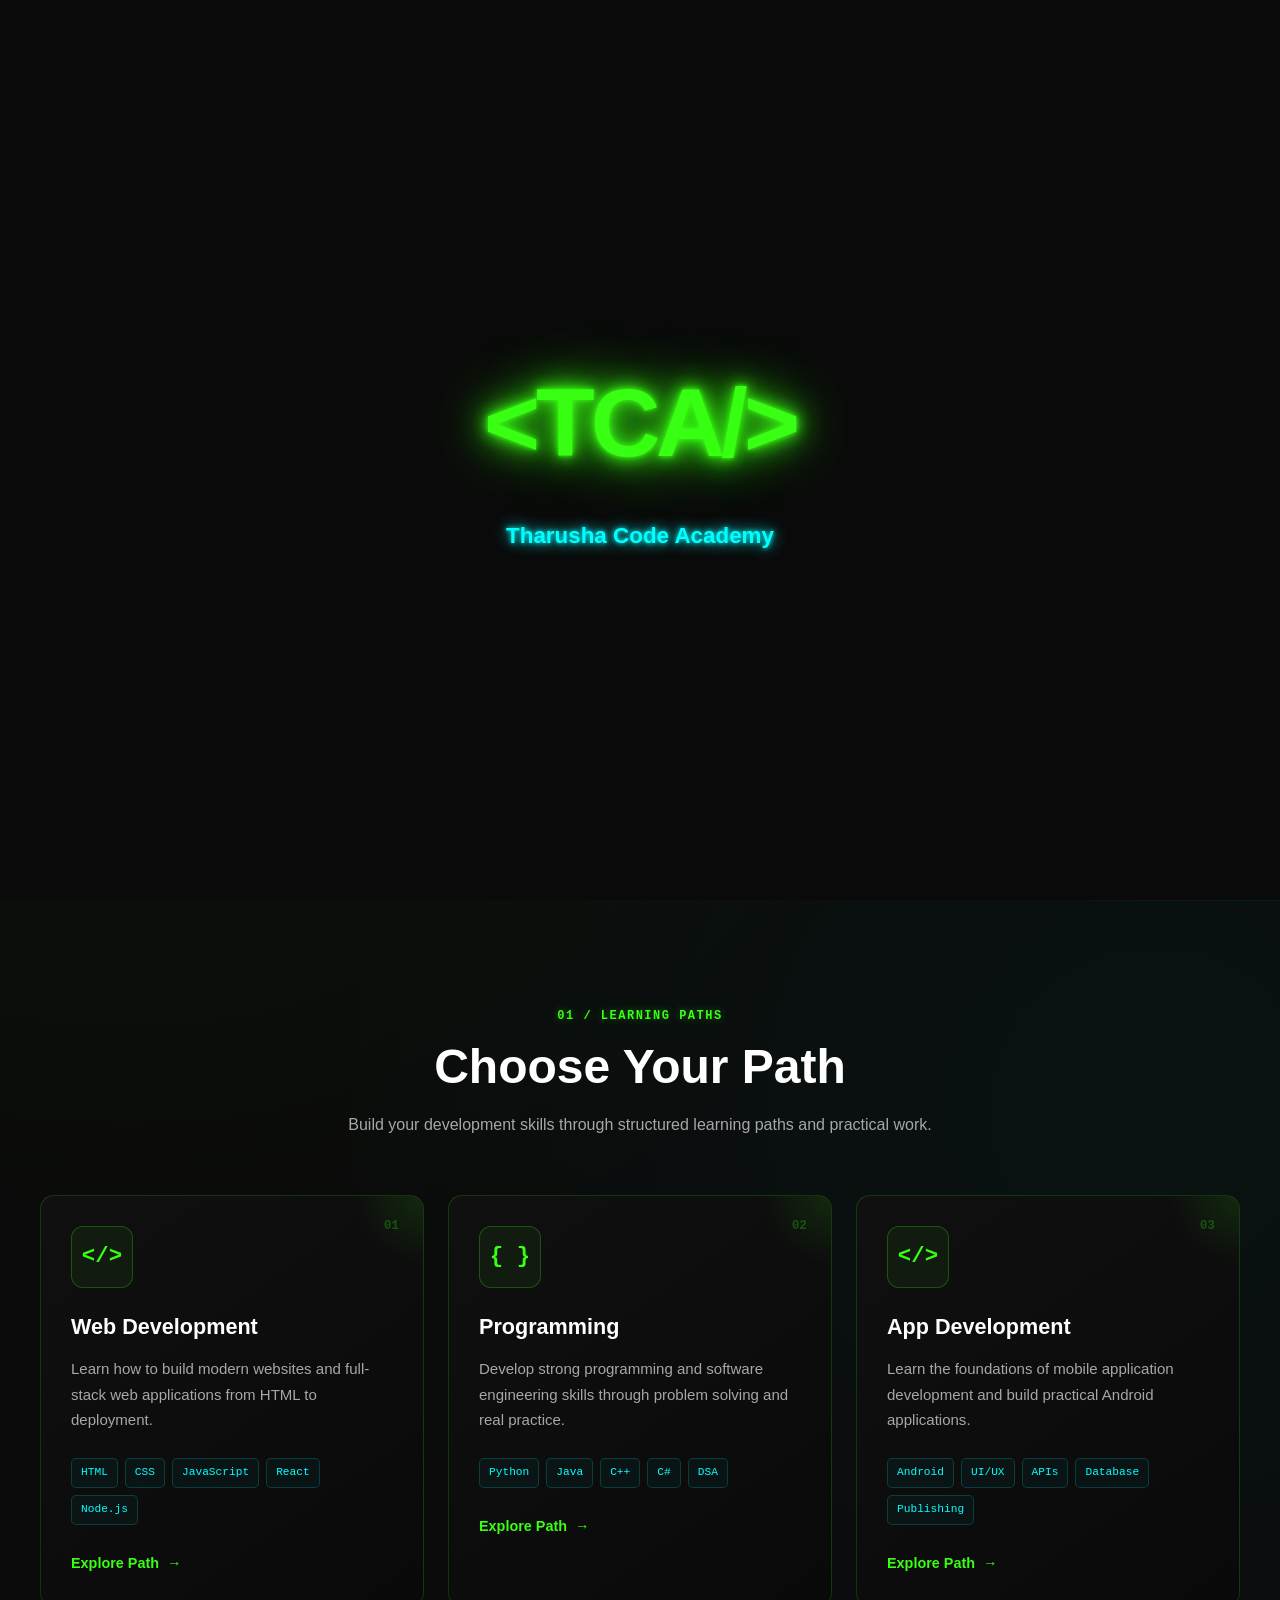
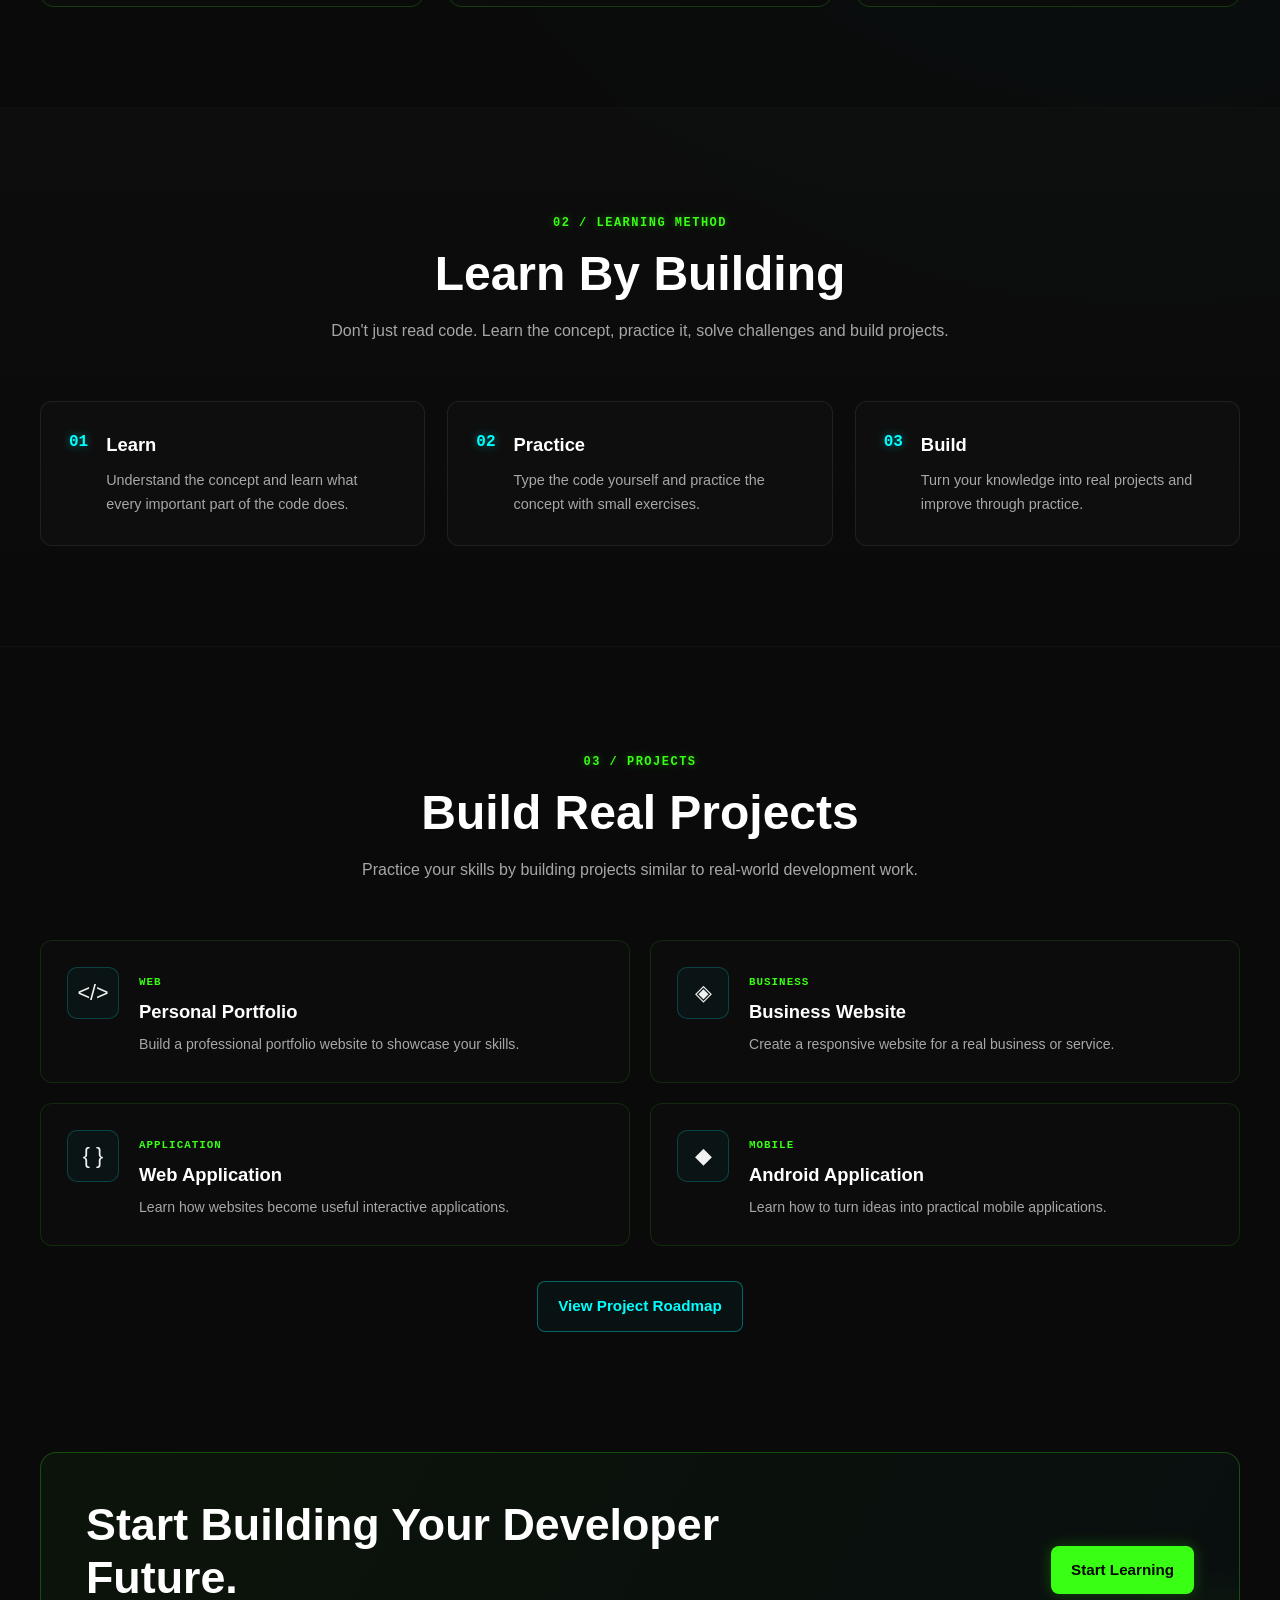
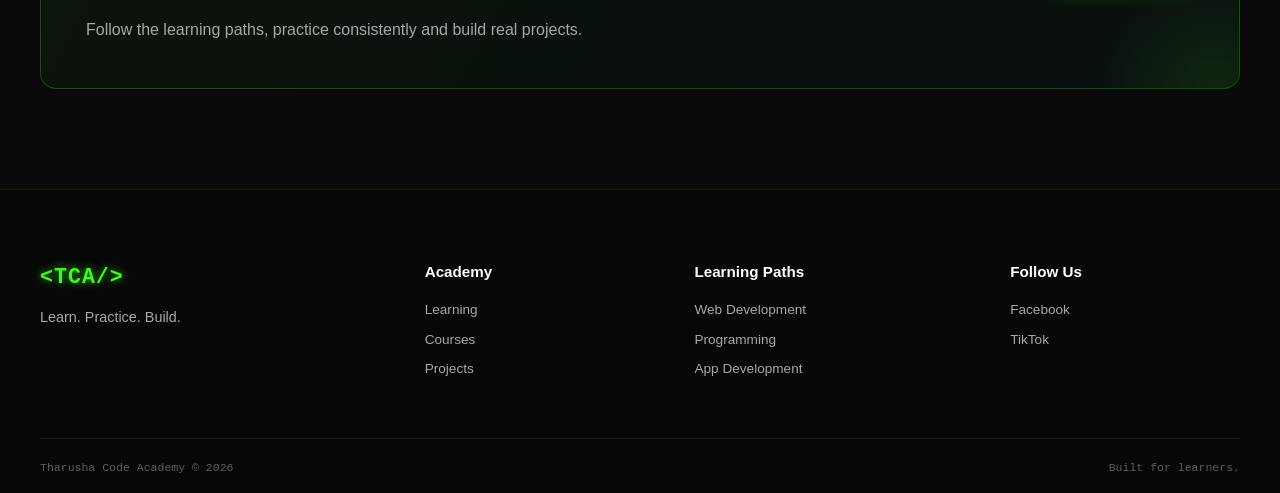
==== commit 38d43bc4: "Clean merge conflict markers" ====
--- a/index.html
+++ b/index.html
@@ -1,4 +1,3 @@
-<<<<<<< HEAD
 <!DOCTYPE html>
 <html lang="en">
 
@@ -1160,1157 +1159,4 @@
 
 </body>
 
-=======
-<!DOCTYPE html>
-<html lang="en">
-
-<head>
-
-    <!--
-    ==================================================
-    BASIC PAGE INFORMATION
-    ==================================================
-    -->
-
-    <meta charset="UTF-8">
-
-    <meta
-        name="viewport"
-        content="width=device-width, initial-scale=1.0"
-    >
-
-    <meta
-        name="description"
-        content="Tharusha Code Academy - Learn Web Development, Programming and App Development."
-    >
-
-    <meta
-        name="author"
-        content="Tharusha Code Academy"
-    >
-
-    <title>Tharusha Code Academy</title>
-
-
-    <!--
-    ==================================================
-    MAIN STYLESHEET
-    ==================================================
-    -->
-
-    <link
-        rel="stylesheet"
-        href="style.css"
-    >
-
-</head>
-
-
-<body>
-
-
-    <!--
-    ==================================================
-    INTRO ANIMATION
-    ==================================================
-    -->
-
-   <div class="intro-screen" id="intro-screen">
-
-        <div
-            class="intro-logo"
-            aria-label="Tharusha Code Academy"
-        >
-
-            <span class="intro-char intro-angle-left">
-                &lt;
-            </span>
-
-            <span class="intro-char">
-                T
-            </span>
-
-            <span class="intro-char">
-                C
-            </span>
-
-            <span class="intro-char">
-                A
-            </span>
-
-            <span class="intro-char intro-slash">
-                /
-            </span>
-
-            <span class="intro-char intro-angle-right">
-                &gt;
-            </span>
-
-        </div>
-
-
-        <div class="intro-name">
-            Tharusha Code Academy
-        </div>
-
-    </div>
-
-
-
-    <!--
-    ==================================================
-    HEADER
-    ==================================================
-    -->
-
-    <header class="site-header">
-
-        <div class="container header-container">
-
-
-            <!--
-            ==================================================
-            LOGO
-            ==================================================
-            -->
-
-           <a
-                href="index.html"
-                class="logo"
-                aria-label="Tharusha Code Academy Home"
-            >
-                &lt;TCA/&gt;
-            </a> 
-
-
-            <!--
-            ==================================================
-            MOBILE MENU BUTTON
-            ==================================================
-            -->
-
-            <button
-                class="menu-toggle"
-                type="button"
-                aria-label="Open navigation"
-                aria-expanded="false"
-            >
-                ☰
-            </button>
-
-
-            <!--
-            ==================================================
-            MAIN NAVIGATION
-            ==================================================
-            -->
-
-            <nav
-                class="main-nav"
-                aria-label="Main navigation"
-            >
-
-                <a
-                    href="index.html"
-                    class="active"
-                >
-                    Home
-                </a>
-
-                <a href="learning.html">
-                    Learning
-                </a>
-
-                <a href="courses.html">
-                    Courses
-                </a>
-
-                <a href="projects.html">
-                    Projects
-                </a>
-
-            </nav>
-
-        </div>
-
-    </header>
-
-
-
-    <!--
-    ==================================================
-    MAIN CONTENT
-    ==================================================
-    -->
-
-    <main>
-
-
-        <!--
-        ==================================================
-        HERO SECTION
-        ==================================================
-        -->
-
-        <section class="hero-section">
-
-            <div class="container hero-container">
-
-
-                <!--
-                ==================================================
-                HERO CONTENT
-                ==================================================
-                -->
-
-                <div class="hero-content">
-
-
-                    <div class="hero-badge">
-
-                        <span class="status-dot"></span>
-
-                        <span>
-                            Learning Mode: Active
-                        </span>
-
-                    </div>
-
-                    <h1 class="typing-title">
-                        <span id="typing-text"></span>
-                        <span class="typing-cursor">_</span>
-                    </h1>
-
-
-                    <p class="hero-description">
-
-                        Learn Web Development, Programming,
-                        Software Engineering and App Development
-                        step by step through practical projects.
-
-                    </p>
-
-
-                    <div class="hero-buttons">
-
-                        <a
-                            href="learning.html"
-                            class="btn btn-primary"
-                        >
-                            Start Learning
-                        </a>
-
-                        <a
-                            href="courses.html"
-                            class="btn btn-secondary"
-                        >
-                            Explore Courses
-                        </a>
-
-                    </div>
-
-
-                    <!--
-                    ==================================================
-                    TERMINAL
-                    ==================================================
-                    -->
-
-                    <div class="hero-terminal">
-
-                        <div class="terminal-top">
-
-                            <div class="terminal-dots">
-
-                                <span></span>
-                                <span></span>
-                                <span></span>
-
-                            </div>
-
-                            <span class="terminal-title">
-                                developer@tca:~
-                            </span>
-
-                        </div>
-
-
-                        <div class="terminal-body">
-
-                            <p>
-                                <span class="terminal-green">
-                                    $
-                                </span>
-
-                                start-learning
-                            </p>
-
-                            <p>
-                                <span class="terminal-cyan">
-                                    &gt;
-                                </span>
-
-                                Building skills...
-                            </p>
-
-                            <p>
-                                <span class="terminal-green">
-                                    ✓
-                                </span>
-
-                                Web Development
-                            </p>
-
-                            <p>
-                                <span class="terminal-green">
-                                    ✓
-                                </span>
-
-                                Programming
-                            </p>
-
-                            <p>
-                                <span class="terminal-green">
-                                    ✓
-                                </span>
-
-                                App Development
-                            </p>
-
-                        </div>
-
-                    </div>
-
-                </div>
-
-
-
-                <!--
-                ==================================================
-                CODE WINDOW
-                ==================================================
-                -->
-
-                <div class="hero-visual">
-
-                    <div class="code-window">
-
-
-                        <div class="code-window-header">
-
-                            <div class="window-dots">
-
-                                <span></span>
-                                <span></span>
-                                <span></span>
-
-                            </div>
-
-                            <span class="window-name">
-                                developer.js
-                            </span>
-
-                        </div>
-
-
-                        <div class="code-content">
-
-                            <div>
-                                <span class="code-purple">
-                                    const
-                                </span>
-
-                                <span class="code-blue">
-                                    developer
-                                </span>
-
-                                =
-                            </div>
-
-
-                            <div class="code-indent">
-
-                                {
-
-                            </div>
-
-
-                            <div class="code-indent-2">
-
-                                <span class="code-yellow">
-                                    name
-                                </span>:
-
-                                <span class="code-green">
-                                    "Developer"
-                                </span>,
-
-                            </div>
-
-
-                            <div class="code-indent-2">
-
-                                <span class="code-yellow">
-                                    skills
-                                </span>:
-
-                            </div>
-
-
-                            <div class="code-indent-2">
-
-                                [
-
-                            </div>
-
-
-                            <div class="code-indent">
-
-                                <span class="code-green">
-                                    "HTML"
-                                </span>,
-
-                            </div>
-
-
-                            <div class="code-indent">
-
-                                <span class="code-green">
-                                    "CSS"
-                                </span>,
-
-                            </div>
-
-
-                            <div class="code-indent">
-
-                                <span class="code-green">
-                                    "JavaScript"
-                                </span>,
-
-                            </div>
-
-
-                            <div class="code-indent">
-
-                                <span class="code-green">
-                                    "Programming"
-                                </span>,
-
-                            </div>
-
-
-                            <div class="code-indent">
-
-                                <span class="code-green">
-                                    "Mobile Apps"
-                                </span>
-
-                            </div>
-
-
-                            <div class="code-indent-2">
-
-                                ]
-
-                            </div>
-
-
-                            <div class="code-indent">
-
-                                }
-
-                            </div>
-
-
-                            <div>
-
-                                <span class="code-purple">
-                                    console
-                                </span>.
-
-                                <span class="code-blue">
-                                    log
-                                </span>(
-
-                                <span class="code-green">
-                                    "Keep Learning"
-                                </span>
-
-                                );
-
-                            </div>
-
-                        </div>
-
-                    </div>
-
-                </div>
-
-            </div>
-
-        </section>
-
-
-
-        <!--
-        ==================================================
-        LEARNING PATHS
-        ==================================================
-        -->
-
-        <section class="section">
-
-            <div class="container">
-
-
-                <div class="section-heading">
-
-                    <span class="section-label">
-                        01 / LEARNING PATHS
-                    </span>
-
-                    <h2>
-                        Choose Your Path
-                    </h2>
-
-                    <p>
-                        Build your development skills through
-                        structured learning paths and practical work.
-                    </p>
-
-                </div>
-
-
-                <div class="path-grid">
-
-
-                    <!--
-                    ==================================================
-                    WEB DEVELOPMENT
-                    ==================================================
-                    -->
-
-                    <article class="path-card">
-
-                        <span class="path-number">
-                            01
-                        </span>
-
-
-                        <div class="path-icon">
-                            &lt;/&gt;
-                        </div>
-
-
-                        <h3>
-                            Web Development
-                        </h3>
-
-
-                        <p>
-
-                            Learn how to build modern websites
-                            and full-stack web applications from
-                            HTML to deployment.
-
-                        </p>
-
-
-                        <div class="path-tags">
-
-                            <span>HTML</span>
-                            <span>CSS</span>
-                            <span>JavaScript</span>
-                            <span>React</span>
-                            <span>Node.js</span>
-
-                        </div>
-
-
-                        <a
-                            href="web-development.html"
-                            class="card-link"
-                        >
-                            Explore Path
-                            <span>→</span>
-                        </a>
-
-                    </article>
-
-
-
-                    <!--
-                    ==================================================
-                    PROGRAMMING
-                    ==================================================
-                    -->
-
-                    <article class="path-card">
-
-                        <span class="path-number">
-                            02
-                        </span>
-
-
-                        <div class="path-icon">
-                            { }
-                        </div>
-
-
-                        <h3>
-                            Programming
-                        </h3>
-
-
-                        <p>
-
-                            Develop strong programming and
-                            software engineering skills through
-                            problem solving and real practice.
-
-                        </p>
-
-
-                        <div class="path-tags">
-
-                            <span>Python</span>
-                            <span>Java</span>
-                            <span>C++</span>
-                            <span>C#</span>
-                            <span>DSA</span>
-
-                        </div>
-
-
-                        <a
-                            href="programming.html"
-                            class="card-link"
-                        >
-                            Explore Path
-                            <span>→</span>
-                        </a>
-
-                    </article>
-
-
-
-                    <!--
-                    ==================================================
-                    APP DEVELOPMENT
-                    ==================================================
-                    -->
-
-                    <article class="path-card">
-
-                        <span class="path-number">
-                            03
-                        </span>
-
-
-                        <div class="path-icon">
-                            &lt;/&gt;
-                        </div>
-
-
-                        <h3>
-                            App Development
-                        </h3>
-
-
-                        <p>
-
-                            Learn the foundations of mobile
-                            application development and build
-                            practical Android applications.
-
-                        </p>
-
-
-                        <div class="path-tags">
-
-                            <span>Android</span>
-                            <span>UI/UX</span>
-                            <span>APIs</span>
-                            <span>Database</span>
-                            <span>Publishing</span>
-
-                        </div>
-
-
-                        <a
-                            href="app-development.html"
-                            class="card-link"
-                        >
-                            Explore Path
-                            <span>→</span>
-                        </a>
-
-                    </article>
-
-                </div>
-
-            </div>
-
-        </section>
-
-
-
-        <!--
-        ==================================================
-        LEARNING METHOD
-        ==================================================
-        -->
-
-        <section class="section section-dark">
-
-            <div class="container">
-
-
-                <div class="section-heading">
-
-                    <span class="section-label">
-                        02 / LEARNING METHOD
-                    </span>
-
-                    <h2>
-                        Learn By Building
-                    </h2>
-
-                    <p>
-                        Don't just read code. Learn the concept,
-                        practice it, solve challenges and build projects.
-                    </p>
-
-                </div>
-
-
-                <div class="feature-grid">
-
-
-                    <article class="feature-item">
-
-                        <span class="feature-number">
-                            01
-                        </span>
-
-                        <div>
-
-                            <h3>
-                                Learn
-                            </h3>
-
-                            <p>
-                                Understand the concept and learn
-                                what every important part of the
-                                code does.
-                            </p>
-
-                        </div>
-
-                    </article>
-
-
-
-                    <article class="feature-item">
-
-                        <span class="feature-number">
-                            02
-                        </span>
-
-                        <div>
-
-                            <h3>
-                                Practice
-                            </h3>
-
-                            <p>
-                                Type the code yourself and practice
-                                the concept with small exercises.
-                            </p>
-
-                        </div>
-
-                    </article>
-
-
-
-                    <article class="feature-item">
-
-                        <span class="feature-number">
-                            03
-                        </span>
-
-                        <div>
-
-                            <h3>
-                                Build
-                            </h3>
-
-                            <p>
-                                Turn your knowledge into real
-                                projects and improve through practice.
-                            </p>
-
-                        </div>
-
-                    </article>
-
-                </div>
-
-            </div>
-
-        </section>
-
-
-
-        <!--
-        ==================================================
-        PROJECT PREVIEWS
-        ==================================================
-        -->
-
-        <section class="section">
-
-            <div class="container">
-
-
-                <div class="section-heading">
-
-                    <span class="section-label">
-                        03 / PROJECTS
-                    </span>
-
-                    <h2>
-                        Build Real Projects
-                    </h2>
-
-                    <p>
-                        Practice your skills by building projects
-                        similar to real-world development work.
-                    </p>
-
-                </div>
-
-
-                <div class="project-preview-grid">
-
-
-                    <article class="project-preview">
-
-                        <div class="project-preview-icon">
-                            &lt;/&gt;
-                        </div>
-
-                        <div>
-
-                            <span class="project-type">
-                                WEB
-                            </span>
-
-                            <h3>
-                                Personal Portfolio
-                            </h3>
-
-                            <p>
-                                Build a professional portfolio
-                                website to showcase your skills.
-                            </p>
-
-                        </div>
-
-                    </article>
-
-
-
-                    <article class="project-preview">
-
-                        <div class="project-preview-icon">
-                            ◈
-                        </div>
-
-                        <div>
-
-                            <span class="project-type">
-                                BUSINESS
-                            </span>
-
-                            <h3>
-                                Business Website
-                            </h3>
-
-                            <p>
-                                Create a responsive website for
-                                a real business or service.
-                            </p>
-
-                        </div>
-
-                    </article>
-
-
-
-                    <article class="project-preview">
-
-                        <div class="project-preview-icon">
-                            { }
-                        </div>
-
-                        <div>
-
-                            <span class="project-type">
-                                APPLICATION
-                            </span>
-
-                            <h3>
-                                Web Application
-                            </h3>
-
-                            <p>
-                                Learn how websites become useful
-                                interactive applications.
-                            </p>
-
-                        </div>
-
-                    </article>
-
-
-
-                    <article class="project-preview">
-
-                        <div class="project-preview-icon">
-                            ◆
-                        </div>
-
-                        <div>
-
-                            <span class="project-type">
-                                MOBILE
-                            </span>
-
-                            <h3>
-                                Android Application
-                            </h3>
-
-                            <p>
-                                Learn how to turn ideas into
-                                practical mobile applications.
-                            </p>
-
-                        </div>
-
-                    </article>
-
-                </div>
-
-
-                <div class="center-button">
-
-                    <a
-                        href="projects.html"
-                        class="btn btn-secondary"
-                    >
-                        View Project Roadmap
-                    </a>
-
-                </div>
-
-            </div>
-
-        </section>
-
-
-
-        <!--
-        ==================================================
-        CALL TO ACTION
-        ==================================================
-        -->
-
-        <section class="cta-section">
-
-            <div class="container">
-
-                <div class="cta-box">
-
-                    <div class="cta-content">
-
-                        <h2>
-                            Start Building Your Developer Future.
-                        </h2>
-
-                        <p>
-                            Follow the learning paths,
-                            practice consistently and build real projects.
-                        </p>
-
-                    </div>
-
-
-                    <a
-                        href="learning.html"
-                        class="btn btn-primary"
-                    >
-                        Start Learning
-                    </a>
-
-                </div>
-
-            </div>
-
-        </section>
-
-    </main>
-
-
-
-    <!--
-    ==================================================
-    FOOTER
-    ==================================================
-    -->
-
-    <footer class="site-footer">
-
-        <div class="container">
-
-
-            <!--
-            ==================================================
-            FOOTER MAIN
-            ==================================================
-            -->
-
-            <div class="footer-main">
-
-
-                <div class="footer-brand">
-
-                    <a
-                        href="index.html"
-                        class="logo"
-                    >
-                        &lt;TCA/&gt;
-                    </a>
-
-                    <p>
-                        Learn. Practice. Build.
-                    </p>
-
-                </div>
-
-
-
-                <div class="footer-links">
-
-                    <h3>
-                        Academy
-                    </h3>
-
-                    <a href="learning.html">
-                        Learning
-                    </a>
-
-                    <a href="courses.html">
-                        Courses
-                    </a>
-
-                    <a href="projects.html">
-                        Projects
-                    </a>
-
-                </div>
-
-
-
-                <div class="footer-links">
-
-                    <h3>
-                        Learning Paths
-                    </h3>
-
-                    <a href="web-development.html">
-                        Web Development
-                    </a>
-
-                    <a href="programming.html">
-                        Programming
-                    </a>
-
-                    <a href="app-development.html">
-                        App Development
-                    </a>
-
-                </div>
-
-
-
-                <div class="footer-social">
-
-                    <h3>
-                        Follow Us
-                    </h3>
-
-                    <div class="social-links">
-
-                        <a
-                            href="https://www.facebook.com/tharushwebdesign"
-                            target="_blank"
-                            rel="noopener noreferrer"
-                        >
-                            Facebook
-                        </a>
-
-                        <a
-                            href="https://www.tiktok.com/@tharusha.webdeve"
-                            target="_blank"
-                            rel="noopener noreferrer"
-                        >
-                            TikTok
-                        </a>
-
-                    </div>
-
-                </div>
-
-            </div>
-
-
-
-            <!--
-            ==================================================
-            FOOTER BOTTOM
-            ==================================================
-            -->
-
-            <div class="footer-bottom">
-
-                <p>
-                    Tharusha Code Academy © 2026
-                </p>
-
-                <p>
-                    Built for learners.
-                </p>
-
-            </div>
-
-        </div>
-
-    </footer>
-
-
-
-    <!--
-    ==================================================
-    JAVASCRIPT
-    ==================================================
-    -->
-
-    <script src="script.js"></script>
-
-</body>
-
->>>>>>> 36e12efdbb4f49d987cefbc20e606e91131f48ee
 </html>
--- a/style.css
+++ b/style.css
@@ -1,4 +1,3 @@
-<<<<<<< HEAD
 /*
 ==================================================
 THARUSHA CODE ACADEMY
@@ -2739,2746 +2738,4 @@
             0.01ms !important;
     }
 
-=======
-/*
-==================================================
-THARUSHA CODE ACADEMY
-MAIN STYLESHEET
-==================================================
-*/
-
-
-/*
-==================================================
-01. ROOT VARIABLES
-==================================================
-*/
-
-:root {
-    --bg-main: #0a0a0a;
-    --bg-secondary: #0f0f0f;
-    --bg-card: #111111;
-    --bg-card-hover: #151515;
-
-    --green: #39ff14;
-    --cyan: #00ffff;
-    --red: #ff3b3b;
-
-    --white: #ffffff;
-    --text-main: #f2f2f2;
-    --text-soft: #a7a7a7;
-
-    --border:
-        rgba(57, 255, 20, 0.18);
-
-    --container: 1200px;
-
-    --transition: 0.3s ease;
-
-    --green-glow:
-        0 0 10px rgba(57, 255, 20, 0.35),
-        0 0 30px rgba(57, 255, 20, 0.12);
-
-    --cyan-glow:
-        0 0 10px rgba(0, 255, 255, 0.35),
-        0 0 30px rgba(0, 255, 255, 0.12);
-}
-
-
-/*
-==================================================
-02. RESET
-==================================================
-*/
-
-* {
-    margin: 0;
-    padding: 0;
-    box-sizing: border-box;
-}
-
-
-html {
-    scroll-behavior: smooth;
-}
-
-
-body {
-    min-height: 100vh;
-
-    background:
-        radial-gradient(
-            circle at 10% 10%,
-            rgba(57, 255, 20, 0.045),
-            transparent 28%
-        ),
-        radial-gradient(
-            circle at 90% 30%,
-            rgba(0, 255, 255, 0.035),
-            transparent 30%
-        ),
-        var(--bg-main);
-
-    color: var(--text-main);
-
-    font-family:
-        "Segoe UI",
-        Arial,
-        sans-serif;
-
-    line-height: 1.6;
-
-    overflow-x: hidden;
-}
-
-
-body::before {
-    content: "";
-
-    position: fixed;
-
-    inset: 0;
-
-    z-index: -1;
-
-    pointer-events: none;
-
-    background-image:
-        linear-gradient(
-            rgba(255, 255, 255, 0.012) 1px,
-            transparent 1px
-        ),
-        linear-gradient(
-            90deg,
-            rgba(255, 255, 255, 0.012) 1px,
-            transparent 1px
-        );
-
-    background-size: 40px 40px;
-}
-
-
-a {
-    color: inherit;
-
-    text-decoration: none;
-}
-
-
-button {
-    font: inherit;
-}
-
-
-img {
-    display: block;
-
-    max-width: 100%;
-}
-
-
-/*
-==================================================
-03. COMMON CONTAINER
-==================================================
-*/
-
-.container {
-    width:
-        min(
-            calc(100% - 40px),
-            var(--container)
-        );
-
-    margin:
-        0 auto;
-}
-
-
-/*
-==================================================
-04. INTRO SCREEN
-==================================================
-*/
-
-.intro-screen {
-    position: fixed;
-
-    inset: 0;
-
-    z-index: 9999;
-
-    display: flex;
-
-    flex-direction: column;
-
-    align-items: center;
-
-    justify-content: center;
-
-    background: var(--bg-main);
-
-    opacity: 1;
-
-    visibility: visible;
-
-    pointer-events: auto;
-
-}
-
-
-.intro-logo {
-    display: flex;
-
-    align-items: center;
-
-    justify-content: center;
-
-    color: var(--green);
-
-    font-family:
-        "Segoe UI",
-        Arial,
-        sans-serif;
-
-    font-size:
-        clamp(
-            3rem,
-            10vw,
-            6rem
-        );
-
-    font-weight: 800;
-
-    letter-spacing: -4px;
-
-    text-shadow:
-        0 0 5px var(--green),
-        0 0 15px var(--green),
-        0 0 30px var(--green),
-        0 0 60px var(--green);
-}
-
-
-.intro-char {
-    display: inline-block;
-
-    opacity: 0;
-
-    animation-duration: 1.5s;
-
-    animation-timing-function:
-        cubic-bezier(
-            0.16,
-            1,
-            0.3,
-            1
-        );
-
-    animation-fill-mode: forwards;
-}
-
-
-.intro-angle-left {
-    animation-name: charFromLeft;
-
-    animation-delay: 0.1s;
-}
-
-
-.intro-char:nth-child(2) {
-    animation-name: charFromTop;
-
-    animation-delay: 0.35s;
-}
-
-
-.intro-char:nth-child(3) {
-    animation-name: charFromBottom;
-
-    animation-delay: 0.6s;
-}
-
-
-.intro-char:nth-child(4) {
-    animation-name: charFromTop;
-
-    animation-delay: 0.85s;
-}
-
-
-.intro-slash {
-    animation-name: charFromBottom;
-
-    animation-delay: 1.05s;
-}
-
-
-.intro-angle-right {
-    animation-name: charFromRight;
-
-    animation-delay: 1.3s;
-}
-
-
-.intro-name {
-    margin-top: 18px;
-
-    padding: 0 20px;
-
-    color: var(--cyan);
-
-    font-size:
-        clamp(
-            1rem,
-            3vw,
-            1.4rem
-        );
-
-    font-weight: 600;
-
-    text-align: center;
-
-    opacity: 0;
-
-    text-shadow:
-        0 0 5px var(--cyan),
-        0 0 15px var(--cyan);
-
-    animation:
-        introNameReveal
-        1s
-        ease
-        2.2s
-        forwards;
-}
-
-/*
-==================================================
-05. INTRO ANIMATIONS
-==================================================
-*/
-
-@keyframes charFromLeft {
-
-    0% {
-        opacity: 0;
-
-        transform:
-            translateX(-500px)
-            translateY(80px)
-            rotate(-360deg)
-            scale(0.2);
-    }
-
-    70% {
-        opacity: 1;
-
-        transform:
-            translateX(20px)
-            translateY(-5px)
-            rotate(15deg)
-            scale(1.08);
-    }
-
-    100% {
-        opacity: 1;
-
-        transform:
-            translateX(0)
-            translateY(0)
-            rotate(0deg)
-            scale(1);
-    }
-}
-
-
-@keyframes charFromTop {
-
-    0% {
-        opacity: 0;
-
-        transform:
-            translateY(-500px)
-            rotate(360deg)
-            scale(0.2);
-    }
-
-    70% {
-        opacity: 1;
-
-        transform:
-            translateY(20px)
-            rotate(-15deg)
-            scale(1.08);
-    }
-
-    100% {
-        opacity: 1;
-
-        transform:
-            translateY(0)
-            rotate(0deg)
-            scale(1);
-    }
-}
-
-
-@keyframes charFromBottom {
-
-    0% {
-        opacity: 0;
-
-        transform:
-            translateY(500px)
-            rotate(-360deg)
-            scale(0.2);
-    }
-
-    70% {
-        opacity: 1;
-
-        transform:
-            translateY(-20px)
-            rotate(15deg)
-            scale(1.08);
-    }
-
-    100% {
-        opacity: 1;
-
-        transform:
-            translateY(0)
-            rotate(0deg)
-            scale(1);
-    }
-}
-
-
-@keyframes charFromRight {
-
-    0% {
-        opacity: 0;
-
-        transform:
-            translateX(500px)
-            translateY(-80px)
-            rotate(360deg)
-            scale(0.2);
-    }
-
-    70% {
-        opacity: 1;
-
-        transform:
-            translateX(-20px)
-            translateY(5px)
-            rotate(-15deg)
-            scale(1.08);
-    }
-
-    100% {
-        opacity: 1;
-
-        transform:
-            translateX(0)
-            translateY(0)
-            rotate(0deg)
-            scale(1);
-    }
-}
-
-
-@keyframes introNameReveal {
-
-    0% {
-        opacity: 0;
-
-        transform:
-            translateY(20px);
-    }
-
-    100% {
-        opacity: 1;
-
-        transform:
-            translateY(0);
-    }
-}
-
-
-/*
-==================================================
-06. HEADER
-==================================================
-*/
-
-.site-header {
-    position: sticky;
-
-    top: 0;
-
-    z-index: 1000;
-
-    background:
-        rgba(
-            10,
-            10,
-            10,
-            0.88
-        );
-
-    backdrop-filter:
-        blur(14px);
-
-    -webkit-backdrop-filter:
-        blur(14px);
-
-    border-bottom:
-        1px solid
-        rgba(
-            57,
-            255,
-            20,
-            0.12
-        );
-}
-
-
-.header-container {
-    min-height: 76px;
-
-    display: flex;
-
-    align-items: center;
-
-    justify-content: space-between;
-}
-
-
-.logo {
-    color: var(--green);
-
-    font-family: monospace;
-
-    font-size: 1.35rem;
-
-    font-weight: 800;
-
-    letter-spacing: 1px;
-
-    text-shadow:
-        0 0 8px
-        rgba(
-            57,
-            255,
-            20,
-            0.7
-        );
-
-    transition:
-        var(--transition);
-}
-
-
-.logo:hover {
-    text-shadow:
-        0 0 8px var(--green),
-        0 0 20px var(--green);
-
-    transform:
-        translateY(-1px);
-}
-
-
-.main-nav {
-    display: flex;
-
-    align-items: center;
-
-    gap: 8px;
-}
-
-
-.main-nav a {
-    position: relative;
-
-    padding:
-        10px
-        14px;
-
-    color: var(--text-soft);
-
-    font-size: 0.95rem;
-
-    transition:
-        var(--transition);
-}
-
-
-.main-nav a::after {
-    content: "";
-
-    position: absolute;
-
-    left: 14px;
-
-    right: 14px;
-
-    bottom: 4px;
-
-    height: 2px;
-
-    background: var(--green);
-
-    box-shadow:
-        0 0 8px var(--green);
-
-    transform:
-        scaleX(0);
-
-    transform-origin: center;
-
-    transition:
-        var(--transition);
-}
-
-
-.main-nav a:hover,
-.main-nav a.active {
-    color: var(--green);
-
-    text-shadow:
-        0 0 8px
-        rgba(
-            57,
-            255,
-            20,
-            0.5
-        );
-}
-
-
-.main-nav a:hover::after,
-.main-nav a.active::after {
-    transform:
-        scaleX(1);
-}
-
-
-.menu-toggle {
-    display: none;
-
-    width: 42px;
-
-    height: 42px;
-
-    align-items: center;
-
-    justify-content: center;
-
-    border:
-        1px solid
-        rgba(
-            57,
-            255,
-            20,
-            0.3
-        );
-
-    border-radius: 8px;
-
-    background:
-        rgba(
-            57,
-            255,
-            20,
-            0.04
-        );
-
-    color: var(--green);
-
-    cursor: pointer;
-
-    transition:
-        var(--transition);
-}
-
-
-.menu-toggle:hover {
-    background:
-        rgba(
-            57,
-            255,
-            20,
-            0.1
-        );
-
-    box-shadow:
-        0 0 15px
-        rgba(
-            57,
-            255,
-            20,
-            0.2
-        );
-}
-
-
-/*
-==================================================
-07. HERO
-==================================================
-*/
-
-.hero-section {
-    position: relative;
-
-    min-height:
-        calc(
-            100vh - 76px
-        );
-
-    display: flex;
-
-    align-items: center;
-
-    padding:
-        90px 0
-        80px;
-
-    overflow: hidden;
-}
-
-
-.hero-section::before {
-    content: "";
-
-    position: absolute;
-
-    width: 500px;
-
-    height: 500px;
-
-    top: -180px;
-
-    left: -180px;
-
-    background:
-        radial-gradient(
-            circle,
-            rgba(
-                57,
-                255,
-                20,
-                0.08
-            ),
-            transparent 70%
-        );
-
-    pointer-events: none;
-}
-
-
-.hero-section::after {
-    content: "";
-
-    position: absolute;
-
-    width: 500px;
-
-    height: 500px;
-
-    right: -200px;
-
-    bottom: -250px;
-
-    background:
-        radial-gradient(
-            circle,
-            rgba(
-                0,
-                255,
-                255,
-                0.06
-            ),
-            transparent 70%
-        );
-
-    pointer-events: none;
-}
-
-
-.hero-container {
-    display: grid;
-
-    grid-template-columns:
-        1.1fr
-        0.9fr;
-
-    gap: 70px;
-
-    align-items: center;
-}
-
-
-.hero-content {
-    position: relative;
-
-    z-index: 2;
-}
-
-
-.hero-badge {
-    display: inline-flex;
-
-    align-items: center;
-
-    gap: 9px;
-
-    padding:
-        7px
-        13px;
-
-    margin-bottom: 22px;
-
-    border:
-        1px solid
-        rgba(
-            57,
-            255,
-            20,
-            0.25
-        );
-
-    border-radius: 999px;
-
-    background:
-        rgba(
-            57,
-            255,
-            20,
-            0.035
-        );
-
-    color: var(--green);
-
-    font-family: monospace;
-
-    font-size: 0.78rem;
-
-    letter-spacing: 0.5px;
-}
-
-
-.status-dot {
-    width: 7px;
-
-    height: 7px;
-
-    flex-shrink: 0;
-
-    border-radius: 50%;
-
-    background: var(--green);
-
-    box-shadow:
-        0 0 8px var(--green);
-
-    animation:
-        statusPulse
-        1.5s
-        infinite;
-}
-
-
-@keyframes statusPulse {
-
-    0%,
-    100% {
-        opacity: 1;
-    }
-
-    50% {
-        opacity: 0.35;
-    }
-}
-
-
-.typing-title {
-    min-height: 1.2em;
-
-    margin-bottom: 22px;
-
-    color: var(--white);
-
-    font-family: monospace;
-
-    font-size:
-        clamp(
-            2.8rem,
-            7vw,
-            5.8rem
-        );
-
-    line-height: 1.05;
-
-    letter-spacing: -2px;
-}
-
-
-.typing-cursor {
-    color: var(--green);
-
-    animation:
-        cursorBlink
-        0.7s
-        infinite;
-}
-
-
-@keyframes cursorBlink {
-
-    0%,
-    50% {
-        opacity: 1;
-    }
-
-    51%,
-    100% {
-        opacity: 0;
-    }
-}
-
-
-.hero-description {
-    max-width: 650px;
-
-    margin-bottom: 30px;
-
-    color: var(--text-soft);
-
-    font-size: 1.08rem;
-
-    line-height: 1.8;
-}
-
-
-.hero-buttons {
-    display: flex;
-
-    flex-wrap: wrap;
-
-    gap: 14px;
-
-    margin-bottom: 35px;
-}
-
-
-/*
-==================================================
-08. BUTTONS
-==================================================
-*/
-
-.btn {
-    display: inline-flex;
-
-    align-items: center;
-
-    justify-content: center;
-
-    gap: 9px;
-
-    min-height: 48px;
-
-    padding:
-        12px
-        20px;
-
-    border-radius: 8px;
-
-    font-size: 0.95rem;
-
-    font-weight: 700;
-
-    transition:
-        transform var(--transition),
-        box-shadow var(--transition),
-        background var(--transition),
-        color var(--transition);
-}
-
-
-.btn:hover {
-    transform:
-        translateY(-3px);
-}
-
-
-.btn-primary {
-    background: var(--green);
-
-    color: #050505;
-
-    box-shadow:
-        0 0 15px
-        rgba(
-            57,
-            255,
-            20,
-            0.25
-        );
-}
-
-
-.btn-primary:hover {
-    background: #55ff35;
-
-    box-shadow:
-        0 0 15px var(--green),
-        0 0 35px
-        rgba(
-            57,
-            255,
-            20,
-            0.3
-        );
-}
-
-
-.btn-secondary {
-    border:
-        1px solid
-        rgba(
-            0,
-            255,
-            255,
-            0.35
-        );
-
-    background:
-        rgba(
-            0,
-            255,
-            255,
-            0.035
-        );
-
-    color: var(--cyan);
-}
-
-
-.btn-secondary:hover {
-    background:
-        rgba(
-            0,
-            255,
-            255,
-            0.09
-        );
-
-    box-shadow:
-        0 0 15px
-        rgba(
-            0,
-            255,
-            255,
-            0.2
-        );
-}
-
-
-/*
-==================================================
-09. TERMINAL
-==================================================
-*/
-
-.hero-terminal {
-    width:
-        min(
-            100%,
-            500px
-        );
-
-    border:
-        1px solid
-        rgba(
-            57,
-            255,
-            20,
-            0.18
-        );
-
-    border-radius: 10px;
-
-    overflow: hidden;
-
-    background:
-        rgba(
-            8,
-            8,
-            8,
-            0.85
-        );
-
-    box-shadow:
-        0 15px 50px
-        rgba(
-            0,
-            0,
-            0,
-            0.3
-        );
-}
-
-
-.terminal-top {
-    display: flex;
-
-    align-items: center;
-
-    gap: 15px;
-
-    min-height: 38px;
-
-    padding:
-        0 14px;
-
-    border-bottom:
-        1px solid
-        rgba(
-            255,
-            255,
-            255,
-            0.05
-        );
-}
-
-
-.terminal-dots {
-    display: flex;
-
-    gap: 5px;
-}
-
-
-.terminal-dots span {
-    width: 7px;
-
-    height: 7px;
-
-    border-radius: 50%;
-
-    background:
-        rgba(
-            255,
-            255,
-            255,
-            0.2
-        );
-}
-
-
-.terminal-title {
-    color:
-        rgba(
-            255,
-            255,
-            255,
-            0.35
-        );
-
-    font-family: monospace;
-
-    font-size: 0.72rem;
-}
-
-
-.terminal-body {
-    padding:
-        15px
-        17px;
-
-    font-family: monospace;
-
-    font-size: 0.82rem;
-}
-
-
-.terminal-body p {
-    margin-bottom: 7px;
-
-    color:
-        rgba(
-            255,
-            255,
-            255,
-            0.7
-        );
-}
-
-
-.terminal-body p:last-child {
-    margin-bottom: 0;
-}
-
-
-.terminal-green {
-    color: var(--green);
-}
-
-
-.terminal-cyan {
-    color: var(--cyan);
-}
-
-
-/*
-==================================================
-10. CODE WINDOW
-==================================================
-*/
-
-.hero-visual {
-    display: flex;
-
-    justify-content: center;
-
-    position: relative;
-}
-
-
-.code-window {
-    width: 100%;
-
-    max-width: 500px;
-
-    border:
-        1px solid
-        rgba(
-            0,
-            255,
-            255,
-            0.2
-        );
-
-    border-radius: 14px;
-
-    overflow: hidden;
-
-    background:
-        linear-gradient(
-            145deg,
-            rgba(
-                17,
-                17,
-                17,
-                0.98
-            ),
-            rgba(
-                7,
-                12,
-                12,
-                0.98
-            )
-        );
-
-    box-shadow:
-        0 25px 70px
-        rgba(
-            0,
-            0,
-            0,
-            0.45
-        ),
-        0 0 35px
-        rgba(
-            0,
-            255,
-            255,
-            0.06
-        );
-
-    transform:
-        perspective(1000px)
-        rotateY(-4deg);
-
-    transition:
-        transform var(--transition);
-}
-
-
-.code-window:hover {
-    transform:
-        perspective(1000px)
-        rotateY(0)
-        translateY(-5px);
-
-    box-shadow:
-        0 25px 70px
-        rgba(
-            0,
-            0,
-            0,
-            0.5
-        ),
-        0 0 40px
-        rgba(
-            0,
-            255,
-            255,
-            0.1
-        );
-}
-
-
-.code-window-header {
-    display: flex;
-
-    align-items: center;
-
-    gap: 15px;
-
-    min-height: 48px;
-
-    padding:
-        0 16px;
-
-    border-bottom:
-        1px solid
-        rgba(
-            255,
-            255,
-            255,
-            0.05
-        );
-}
-
-
-.window-dots {
-    display: flex;
-
-    gap: 6px;
-}
-
-
-.window-dots span {
-    width: 9px;
-
-    height: 9px;
-
-    border-radius: 50%;
-
-    background:
-        rgba(
-            255,
-            255,
-            255,
-            0.2
-        );
-}
-
-
-.window-name {
-    color:
-        rgba(
-            255,
-            255,
-            255,
-            0.4
-        );
-
-    font-family: monospace;
-
-    font-size: 0.75rem;
-}
-
-
-.code-content {
-    min-height: 330px;
-
-    padding: 30px;
-
-    color:
-        rgba(
-            255,
-            255,
-            255,
-            0.75
-        );
-
-    font-family: monospace;
-
-    font-size: 0.9rem;
-
-    line-height: 2;
-}
-
-
-.code-indent {
-    padding-left: 30px;
-}
-
-
-.code-indent-2 {
-    padding-left: 60px;
-}
-
-
-.code-purple {
-    color: #c792ea;
-}
-
-
-.code-blue {
-    color: #82aaff;
-}
-
-
-.code-yellow {
-    color: #ffcb6b;
-}
-
-
-.code-green {
-    color: #c3e88d;
-}
-
-
-/*
-==================================================
-11. COMMON SECTIONS
-==================================================
-*/
-
-.section {
-    padding:
-        100px 0;
-}
-
-
-.section-dark {
-    background:
-        linear-gradient(
-            180deg,
-            rgba(
-                255,
-                255,
-                255,
-                0.015
-            ),
-            rgba(
-                255,
-                255,
-                255,
-                0.005
-            )
-        );
-
-    border-top:
-        1px solid
-        rgba(
-            255,
-            255,
-            255,
-            0.025
-        );
-
-    border-bottom:
-        1px solid
-        rgba(
-            255,
-            255,
-            255,
-            0.025
-        );
-}
-
-
-.section-heading {
-    max-width: 760px;
-
-    margin:
-        0 auto 55px;
-
-    text-align: center;
-}
-
-
-.section-label {
-    display: inline-block;
-
-    margin-bottom: 12px;
-
-    color: var(--green);
-
-    font-family: monospace;
-
-    font-size: 0.75rem;
-
-    font-weight: 700;
-
-    letter-spacing: 1.5px;
-
-    text-shadow:
-        0 0 8px
-        rgba(
-            57,
-            255,
-            20,
-            0.4
-        );
-}
-
-
-.section-heading h2 {
-    margin-bottom: 15px;
-
-    color: var(--white);
-
-    font-size:
-        clamp(
-            2rem,
-            5vw,
-            3rem
-        );
-
-    line-height: 1.2;
-}
-
-
-.section-heading p {
-    color: var(--text-soft);
-
-    font-size: 1rem;
-
-    line-height: 1.8;
-}
-
-
-/*
-==================================================
-12. LEARNING PATH CARDS
-==================================================
-*/
-
-.path-grid {
-    display: grid;
-
-    grid-template-columns:
-        repeat(
-            3,
-            1fr
-        );
-
-    gap: 24px;
-}
-
-
-.path-card {
-    position: relative;
-
-    min-height: 380px;
-
-    padding: 30px;
-
-    border:
-        1px solid
-        var(--border);
-
-    border-radius: 14px;
-
-    background:
-        linear-gradient(
-            145deg,
-            rgba(
-                17,
-                17,
-                17,
-                0.95
-            ),
-            rgba(
-                10,
-                10,
-                10,
-                0.95
-            )
-        );
-
-    overflow: hidden;
-
-    transition:
-        transform var(--transition),
-        border-color var(--transition),
-        box-shadow var(--transition);
-}
-
-
-.path-card::before {
-    content: "";
-
-    position: absolute;
-
-    width: 150px;
-
-    height: 150px;
-
-    top: -80px;
-
-    right: -80px;
-
-    background:
-        radial-gradient(
-            circle,
-            rgba(
-                57,
-                255,
-                20,
-                0.13
-            ),
-            transparent 70%
-        );
-
-    pointer-events: none;
-}
-
-
-.path-card:hover {
-    transform:
-        translateY(-8px);
-
-    border-color:
-        rgba(
-            57,
-            255,
-            20,
-            0.45
-        );
-
-    box-shadow:
-        0 18px 50px
-        rgba(
-            0,
-            0,
-            0,
-            0.4
-        ),
-        0 0 25px
-        rgba(
-            57,
-            255,
-            20,
-            0.08
-        );
-}
-
-
-.path-number {
-    position: absolute;
-
-    top: 20px;
-
-    right: 24px;
-
-    color:
-        rgba(
-            57,
-            255,
-            20,
-            0.25
-        );
-
-    font-family: monospace;
-
-    font-size: 0.8rem;
-
-    font-weight: 700;
-}
-
-
-.path-icon {
-    width: 62px;
-
-    height: 62px;
-
-    display: flex;
-
-    align-items: center;
-
-    justify-content: center;
-
-    margin-bottom: 22px;
-
-    border:
-        1px solid
-        rgba(
-            57,
-            255,
-            20,
-            0.25
-        );
-
-    border-radius: 12px;
-
-    background:
-        rgba(
-            57,
-            255,
-            20,
-            0.05
-        );
-
-    color: var(--green);
-
-    font-family: monospace;
-
-    font-size: 1.4rem;
-
-    font-weight: 800;
-}
-
-
-.path-card h3 {
-    margin-bottom: 12px;
-
-    color: var(--white);
-
-    font-size: 1.35rem;
-}
-
-
-.path-card p {
-    min-height: 82px;
-
-    margin-bottom: 20px;
-
-    color: var(--text-soft);
-
-    font-size: 0.94rem;
-
-    line-height: 1.7;
-}
-
-
-.path-tags {
-    display: flex;
-
-    flex-wrap: wrap;
-
-    gap: 7px;
-
-    margin-bottom: 25px;
-}
-
-
-.path-tags span {
-    padding:
-        5px 9px;
-
-    border:
-        1px solid
-        rgba(
-            0,
-            255,
-            255,
-            0.18
-        );
-
-    border-radius: 5px;
-
-    background:
-        rgba(
-            0,
-            255,
-            255,
-            0.035
-        );
-
-    color: var(--cyan);
-
-    font-family: monospace;
-
-    font-size: 0.7rem;
-}
-
-
-.card-link {
-    display: inline-flex;
-
-    align-items: center;
-
-    gap: 8px;
-
-    color: var(--green);
-
-    font-size: 0.9rem;
-
-    font-weight: 700;
-
-    transition:
-        var(--transition);
-}
-
-
-.card-link span {
-    transition:
-        transform var(--transition);
-}
-
-
-.card-link:hover {
-    color: #63ff48;
-}
-
-
-.card-link:hover span {
-    transform:
-        translateX(5px);
-}
-
-
-/*
-==================================================
-13. LEARNING METHOD
-==================================================
-*/
-
-.feature-grid {
-    display: grid;
-
-    grid-template-columns:
-        repeat(
-            3,
-            1fr
-        );
-
-    gap: 22px;
-}
-
-
-.feature-item {
-    display: flex;
-
-    gap: 18px;
-
-    padding: 28px;
-
-    border:
-        1px solid
-        rgba(
-            255,
-            255,
-            255,
-            0.07
-        );
-
-    border-radius: 12px;
-
-    background:
-        rgba(
-            255,
-            255,
-            255,
-            0.015
-        );
-
-    transition:
-        var(--transition);
-}
-
-
-.feature-item:hover {
-    border-color:
-        rgba(
-            0,
-            255,
-            255,
-            0.25
-        );
-
-    transform:
-        translateY(-5px);
-
-    box-shadow:
-        0 15px 40px
-        rgba(
-            0,
-            0,
-            0,
-            0.25
-        );
-}
-
-
-.feature-number {
-    flex-shrink: 0;
-
-    color: var(--cyan);
-
-    font-family: monospace;
-
-    font-size: 1rem;
-
-    font-weight: 800;
-
-    text-shadow:
-        0 0 10px
-        rgba(
-            0,
-            255,
-            255,
-            0.45
-        );
-}
-
-
-.feature-item h3 {
-    margin-bottom: 8px;
-
-    color: var(--white);
-
-    font-size: 1.15rem;
-}
-
-
-.feature-item p {
-    color: var(--text-soft);
-
-    font-size: 0.9rem;
-
-    line-height: 1.7;
-}
-
-
-/*
-==================================================
-14. PROJECT PREVIEW
-==================================================
-*/
-
-.project-preview-grid {
-    display: grid;
-
-    grid-template-columns:
-        repeat(
-            2,
-            1fr
-        );
-
-    gap: 20px;
-}
-
-
-.project-preview {
-    display: flex;
-
-    align-items: flex-start;
-
-    gap: 20px;
-
-    padding: 26px;
-
-    border:
-        1px solid
-        rgba(
-            57,
-            255,
-            20,
-            0.12
-        );
-
-    border-radius: 12px;
-
-    background:
-        rgba(
-            255,
-            255,
-            255,
-            0.012
-        );
-
-    transition:
-        var(--transition);
-}
-
-
-.project-preview:hover {
-    transform:
-        translateY(-5px);
-
-    border-color:
-        rgba(
-            57,
-            255,
-            20,
-            0.35
-        );
-
-    background:
-        rgba(
-            57,
-            255,
-            20,
-            0.025
-        );
-
-    box-shadow:
-        0 15px 40px
-        rgba(
-            0,
-            0,
-            0,
-            0.25
-        );
-}
-
-
-.project-preview-icon {
-    width: 52px;
-
-    height: 52px;
-
-    flex-shrink: 0;
-
-    display: flex;
-
-    align-items: center;
-
-    justify-content: center;
-
-    border:
-        1px solid
-        rgba(
-            0,
-            255,
-            255,
-            0.2
-        );
-
-    border-radius: 10px;
-
-    background:
-        rgba(
-            0,
-            255,
-            255,
-            0.035
-        );
-
-    font-size: 1.35rem;
-}
-
-
-.project-type {
-    display: inline-block;
-
-    margin-bottom: 5px;
-
-    color: var(--green);
-
-    font-family: monospace;
-
-    font-size: 0.68rem;
-
-    font-weight: 700;
-
-    letter-spacing: 1px;
-}
-
-
-.project-preview h3 {
-    margin-bottom: 7px;
-
-    color: var(--white);
-
-    font-size: 1.15rem;
-}
-
-
-.project-preview p {
-    color: var(--text-soft);
-
-    font-size: 0.88rem;
-
-    line-height: 1.65;
-}
-
-
-.center-button {
-    display: flex;
-
-    justify-content: center;
-
-    margin-top: 35px;
-}
-
-
-/*
-==================================================
-15. CTA
-==================================================
-*/
-
-.cta-section {
-    padding:
-        20px 0
-        100px;
-}
-
-
-.cta-box {
-    position: relative;
-
-    display: flex;
-
-    align-items: center;
-
-    justify-content: space-between;
-
-    gap: 35px;
-
-    padding: 45px;
-
-    border:
-        1px solid
-        rgba(
-            57,
-            255,
-            20,
-            0.25
-        );
-
-    border-radius: 16px;
-
-    background:
-        linear-gradient(
-            120deg,
-            rgba(
-                57,
-                255,
-                20,
-                0.045
-            ),
-            rgba(
-                0,
-                255,
-                255,
-                0.025
-            )
-        );
-
-    overflow: hidden;
-}
-
-
-.cta-box::before {
-    content: "";
-
-    position: absolute;
-
-    width: 250px;
-
-    height: 250px;
-
-    right: -100px;
-
-    bottom: -130px;
-
-    background:
-        radial-gradient(
-            circle,
-            rgba(
-                57,
-                255,
-                20,
-                0.1
-            ),
-            transparent 70%
-        );
-}
-
-
-.cta-content {
-    position: relative;
-
-    z-index: 1;
-}
-
-
-.cta-content h2 {
-    max-width: 650px;
-
-    margin-bottom: 12px;
-
-    color: var(--white);
-
-    font-size:
-        clamp(
-            1.8rem,
-            4vw,
-            2.8rem
-        );
-
-    line-height: 1.2;
-}
-
-
-.cta-content p {
-    color: var(--text-soft);
-}
-
-
-/*
-==================================================
-16. FOOTER
-==================================================
-*/
-
-.site-footer {
-    padding-top: 70px;
-
-    border-top:
-        1px solid
-        rgba(
-            57,
-            255,
-            20,
-            0.1
-        );
-
-    background: #070707;
-}
-
-
-.footer-main {
-    display: grid;
-
-    grid-template-columns:
-        1.5fr
-        1fr
-        1.2fr
-        1fr;
-
-    gap: 40px;
-
-    padding-bottom: 50px;
-}
-
-
-.footer-brand p {
-    margin-top: 12px;
-
-    color: var(--text-soft);
-
-    font-size: 0.9rem;
-}
-
-
-.footer-links,
-.footer-social {
-    display: flex;
-
-    flex-direction: column;
-
-    align-items: flex-start;
-}
-
-
-.footer-links h3,
-.footer-social h3 {
-    margin-bottom: 15px;
-
-    color: var(--white);
-
-    font-size: 0.95rem;
-}
-
-
-.footer-links a,
-.social-links a {
-    margin-bottom: 8px;
-
-    color: var(--text-soft);
-
-    font-size: 0.85rem;
-
-    transition:
-        var(--transition);
-}
-
-
-.footer-links a:hover,
-.social-links a:hover {
-    color: var(--green);
-
-    transform:
-        translateX(4px);
-}
-
-
-.social-links {
-    display: flex;
-
-    flex-direction: column;
-}
-
-
-.footer-bottom {
-    display: flex;
-
-    align-items: center;
-
-    justify-content: space-between;
-
-    gap: 20px;
-
-    padding:
-        20px 0;
-
-    border-top:
-        1px solid
-        rgba(
-            255,
-            255,
-            255,
-            0.06
-        );
-
-    color:
-        rgba(
-            255,
-            255,
-            255,
-            0.35
-        );
-
-    font-family: monospace;
-
-    font-size: 0.72rem;
-}
-
-
-/*
-==================================================
-17. SCROLL REVEAL
-==================================================
-*/
-
-.reveal {
-    opacity: 0;
-
-    transform:
-        translateY(25px);
-
-    transition:
-        opacity 0.7s ease,
-        transform 0.7s ease;
-}
-
-
-.reveal.visible {
-    opacity: 1;
-
-    transform:
-        translateY(0);
-}
-
-
-/*
-==================================================
-18. TABLET
-==================================================
-*/
-
-@media (max-width: 1000px) {
-
-    .hero-container {
-        grid-template-columns: 1fr;
-
-        gap: 55px;
-    }
-
-
-    .hero-content {
-        text-align: center;
-    }
-
-
-    .hero-badge {
-        justify-content: center;
-    }
-
-
-    .hero-description {
-        margin-left: auto;
-
-        margin-right: auto;
-    }
-
-
-    .hero-buttons {
-        justify-content: center;
-    }
-
-
-    .hero-terminal {
-        margin:
-            0 auto;
-    }
-
-
-    .hero-visual {
-        width: 100%;
-    }
-
-
-    .code-window {
-        transform: none;
-    }
-
-
-    .path-grid {
-        grid-template-columns:
-            repeat(
-                2,
-                1fr
-            );
-    }
-
-
-    .feature-grid {
-        grid-template-columns: 1fr;
-    }
-
-
-    .footer-main {
-        grid-template-columns:
-            repeat(
-                2,
-                1fr
-            );
-    }
-
-}
-
-
-/*
-==================================================
-19. MOBILE
-==================================================
-*/
-
-@media (max-width: 700px) {
-
-    .container {
-        width:
-            min(
-                calc(100% - 28px),
-                var(--container)
-            );
-    }
-
-
-    .header-container {
-        min-height: 68px;
-    }
-
-
-    .menu-toggle {
-        display: flex;
-    }
-
-
-    .main-nav {
-        position: absolute;
-
-        top: 68px;
-
-        left: 14px;
-
-        right: 14px;
-
-        display: flex;
-
-        flex-direction: column;
-
-        align-items: stretch;
-
-        gap: 4px;
-
-        padding: 10px;
-
-        border:
-            1px solid
-            rgba(
-                57,
-                255,
-                20,
-                0.18
-            );
-
-        border-radius: 10px;
-
-        background:
-            rgba(
-                10,
-                10,
-                10,
-                0.97
-            );
-
-        box-shadow:
-            0 20px 50px
-            rgba(
-                0,
-                0,
-                0,
-                0.5
-            );
-
-        opacity: 0;
-
-        visibility: hidden;
-
-        transform:
-            translateY(-10px);
-
-        transition:
-            var(--transition);
-    }
-
-
-    .main-nav.active {
-        opacity: 1;
-
-        visibility: visible;
-
-        transform:
-            translateY(0);
-    }
-
-
-    .main-nav a {
-        padding:
-            12px 14px;
-
-        border-radius: 6px;
-    }
-
-
-    .main-nav a:hover,
-    .main-nav a.active {
-        background:
-            rgba(
-                57,
-                255,
-                20,
-                0.05
-            );
-    }
-
-
-    .main-nav a::after {
-        display: none;
-    }
-
-
-    .hero-section {
-        min-height: auto;
-
-        padding:
-            75px 0
-            70px;
-    }
-
-
-    .typing-title {
-        font-size:
-            clamp(
-                2.25rem,
-                12vw,
-                4rem
-            );
-
-        letter-spacing: -1.5px;
-    }
-
-
-    .hero-description {
-        font-size: 0.95rem;
-    }
-
-
-    .hero-buttons {
-        flex-direction: column;
-
-        align-items: stretch;
-    }
-
-
-    .btn {
-        width: 100%;
-    }
-
-
-    .code-content {
-        padding: 22px;
-
-        font-size: 0.76rem;
-    }
-
-
-    .code-indent {
-        padding-left: 20px;
-    }
-
-
-    .code-indent-2 {
-        padding-left: 40px;
-    }
-
-
-    .section {
-        padding:
-            75px 0;
-    }
-
-
-    .section-heading {
-        margin-bottom: 38px;
-    }
-
-
-    .section-heading h2 {
-        font-size: 2rem;
-    }
-
-
-    .path-grid {
-        grid-template-columns: 1fr;
-    }
-
-
-    .path-card {
-        min-height: auto;
-    }
-
-
-    .path-card p {
-        min-height: auto;
-    }
-
-
-    .project-preview-grid {
-        grid-template-columns: 1fr;
-    }
-
-
-    .cta-section {
-        padding-bottom: 75px;
-    }
-
-
-    .cta-box {
-        flex-direction: column;
-
-        align-items: flex-start;
-
-        padding: 30px;
-    }
-
-
-    .footer-main {
-        grid-template-columns: 1fr;
-
-        gap: 30px;
-    }
-
-
-    .footer-bottom {
-        flex-direction: column;
-
-        align-items: flex-start;
-    }
-
-}
-
-
-/*
-==================================================
-20. SMALL MOBILE
-==================================================
-*/
-
-@media (max-width: 420px) {
-
-    .intro-logo {
-        font-size: 3rem;
-
-        letter-spacing: -3px;
-    }
-
-
-    .intro-name {
-        font-size: 0.95rem;
-    }
-
-
-    .hero-badge {
-        font-size: 0.7rem;
-    }
-
-
-    .path-card,
-    .feature-item,
-    .project-preview {
-        padding: 22px;
-    }
-
-
-    .code-window-header {
-        min-height: 42px;
-    }
-
-
-    .code-content {
-        min-height: 280px;
-
-        padding: 18px;
-
-        font-size: 0.68rem;
-    }
-
-}
-
-
-/*
-==================================================
-21. REDUCED MOTION
-==================================================
-*/
-
-@media (prefers-reduced-motion: reduce) {
-
-    html {
-        scroll-behavior: auto;
-    }
-
-
-    *,
-    *::before,
-    *::after {
-        animation-duration:
-            0.01ms !important;
-
-        animation-iteration-count:
-            1 !important;
-
-        transition-duration:
-            0.01ms !important;
-    }
-
->>>>>>> 36e12efdbb4f49d987cefbc20e606e91131f48ee
 }
